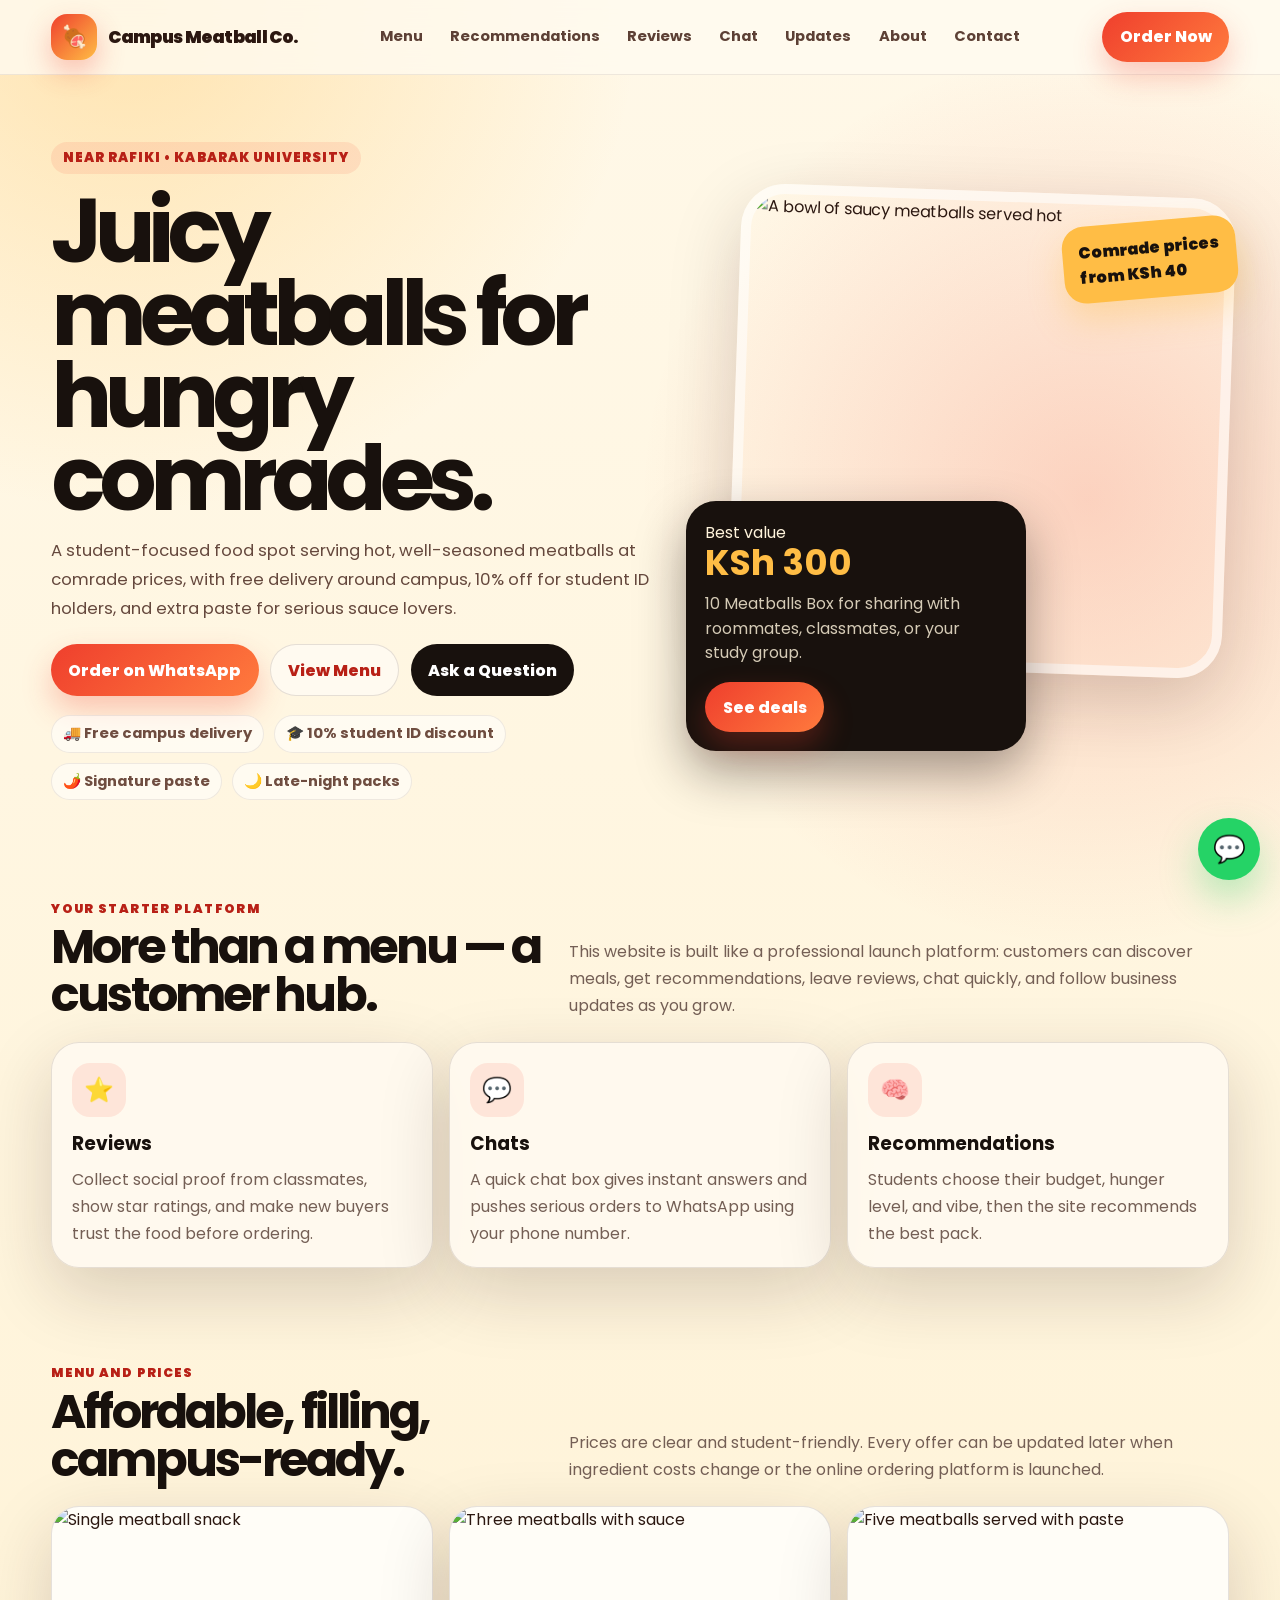
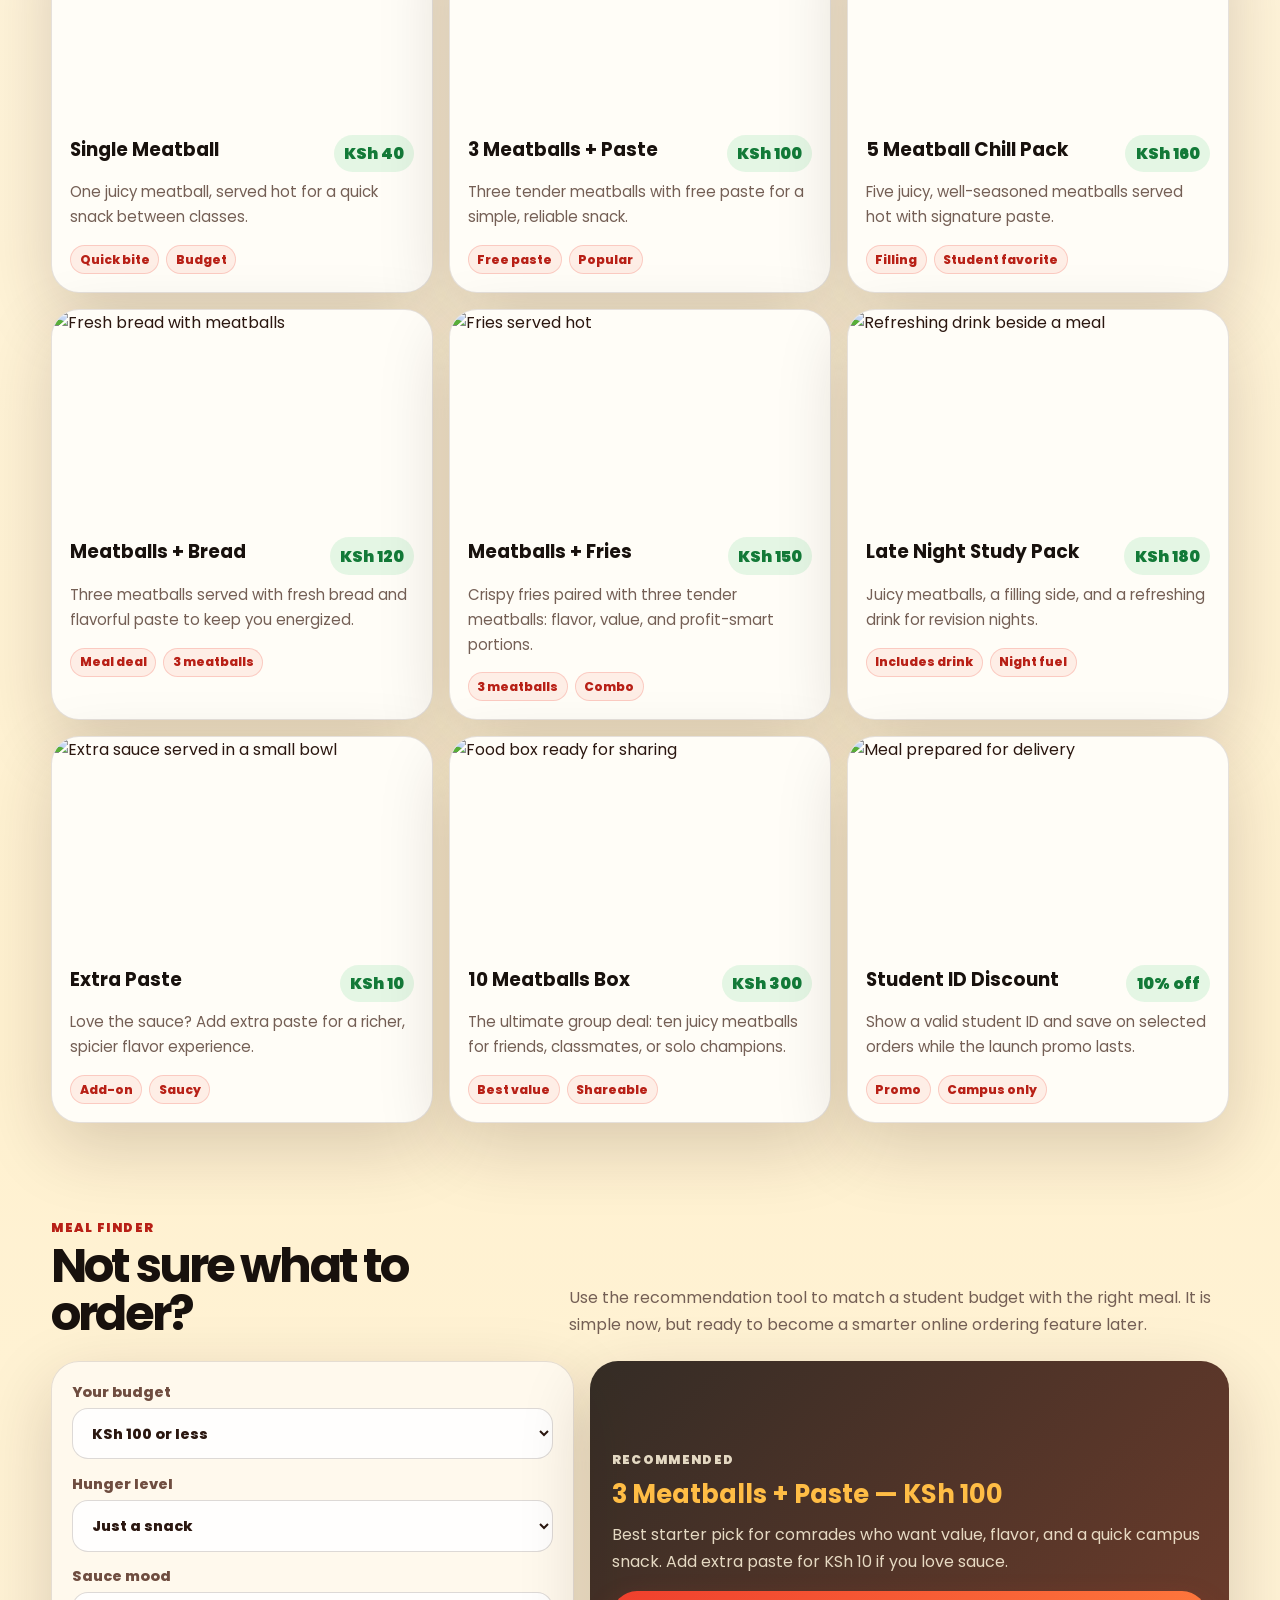
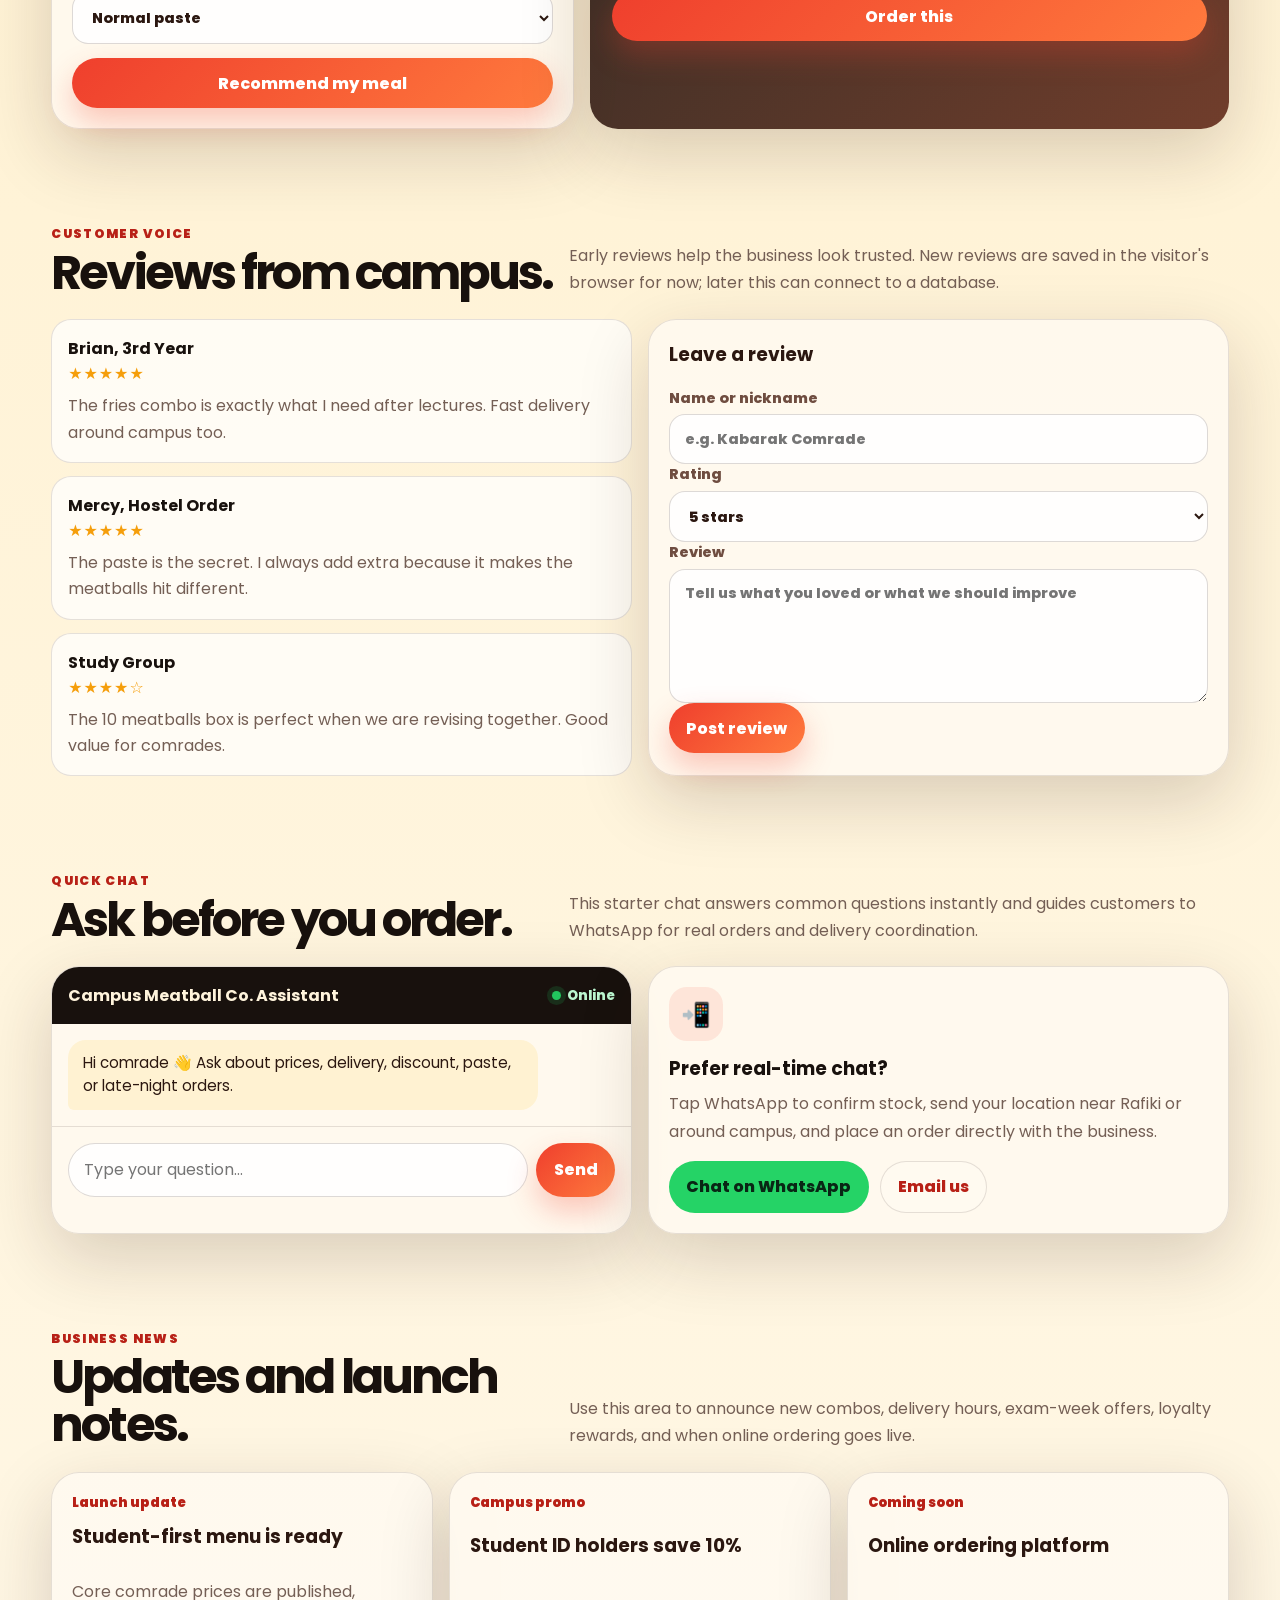
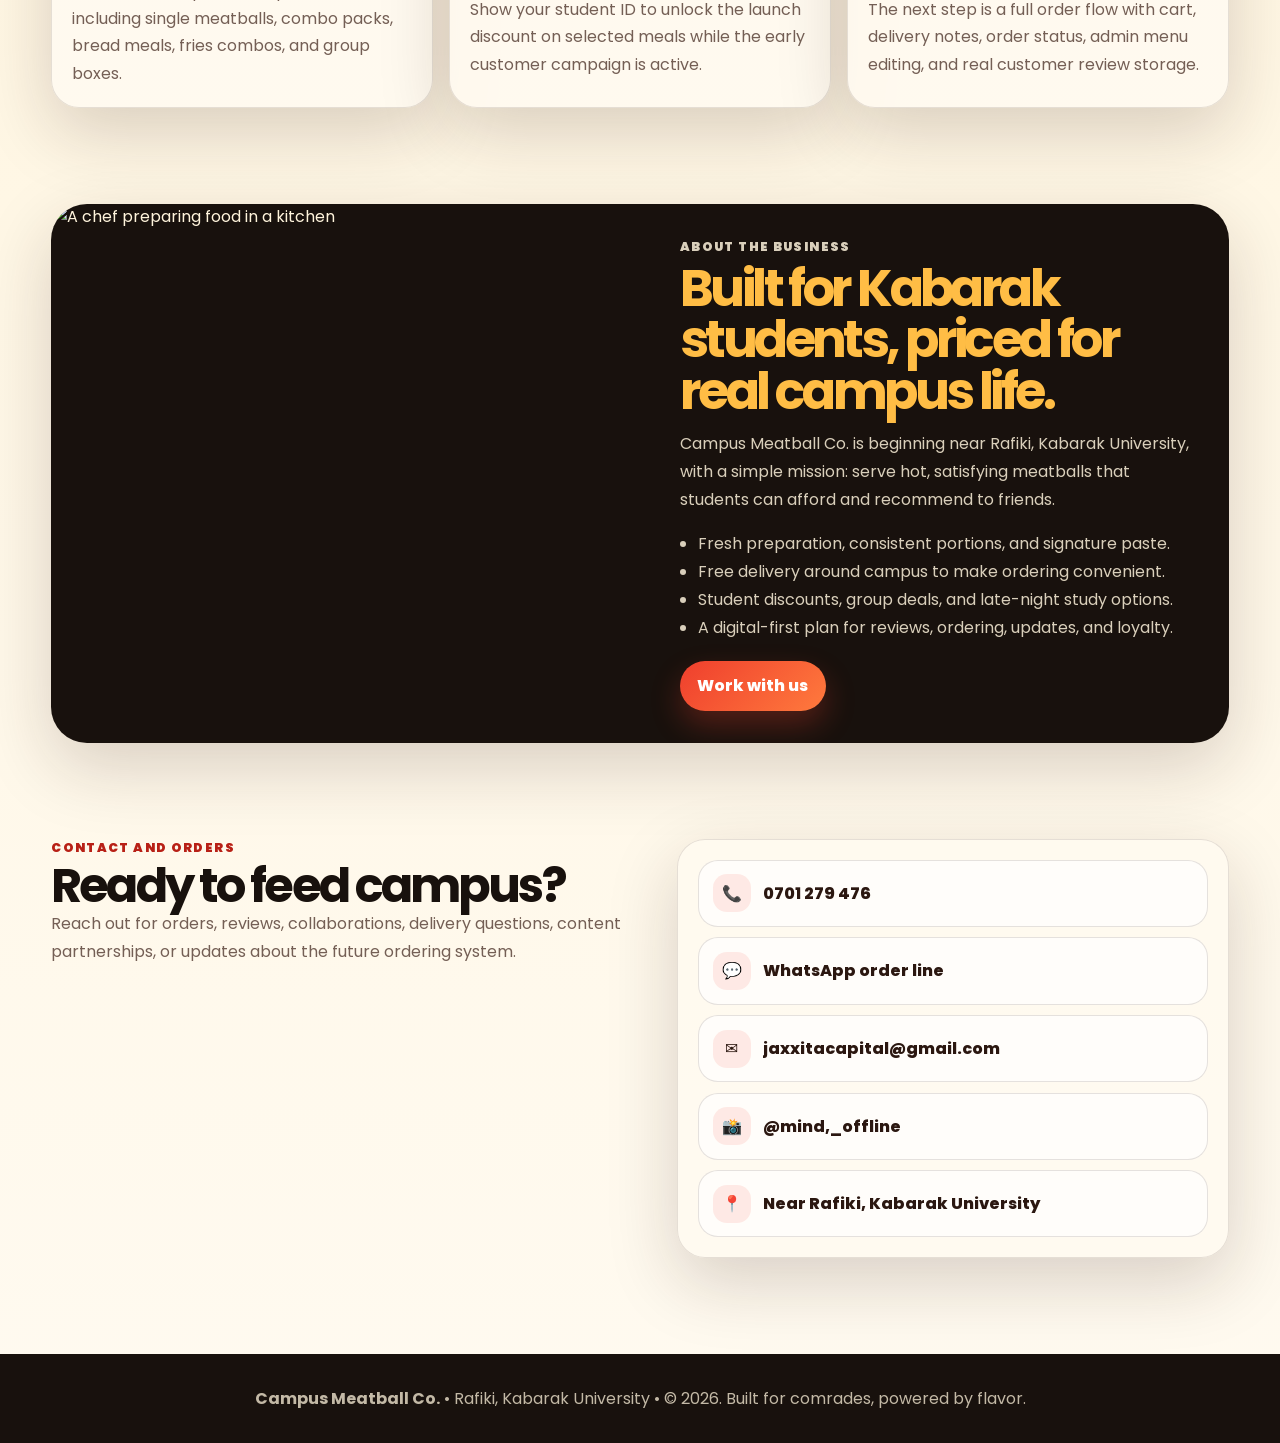
==== index.html @ a4e33ff6 "Build campus meatball business website" ====
<!DOCTYPE html>
<html lang="en">
<head>
  <meta charset="UTF-8" />
  <meta name="viewport" content="width=device-width, initial-scale=1.0" />
  <title>Campus Meatball Co. | Rafiki, Kabarak University</title>
  <meta name="description" content="Affordable student meatballs near Rafiki, Kabarak University. Order campus delivery, read reviews, chat with us, and get meal recommendations." />
  <meta name="keywords" content="meatballs, Kabarak University, Rafiki, student food, campus delivery, comrade prices" />
  <meta name="author" content="Campus Meatball Co." />

  <meta property="og:title" content="Campus Meatball Co. - Meatballs for Kabarak Comrades" />
  <meta property="og:description" content="Hot meatballs, friendly comrade prices, free campus delivery, reviews, chat, recommendations, and business updates." />
  <meta property="og:image" content="https://images.unsplash.com/photo-1529042410759-befb1204b468?auto=format&fit=crop&w=1200&q=80" />
  <meta property="og:type" content="website" />

  <link rel="preconnect" href="https://fonts.googleapis.com" />
  <link rel="preconnect" href="https://fonts.gstatic.com" crossorigin />
  <link href="https://fonts.googleapis.com/css2?family=Poppins:wght@400;500;600;700;800;900&display=swap" rel="stylesheet" />

  <style>
    :root {
      --charcoal: #18110d;
      --charcoal-2: #2a1710;
      --tomato: #ef3f2d;
      --tomato-dark: #b82016;
      --gold: #ffbd45;
      --cream: #fff4dc;
      --paper: #fffaf0;
      --green: #22c55e;
      --muted: #745f55;
      --text: #2b1710;
      --white: #ffffff;
      --card: rgba(255, 250, 240, 0.9);
      --border: rgba(43, 23, 16, 0.12);
      --shadow: 0 24px 70px rgba(42, 23, 16, 0.18);
      --radius: 28px;
    }

    * { box-sizing: border-box; }

    html { scroll-behavior: smooth; }

    body {
      margin: 0;
      font-family: "Poppins", system-ui, -apple-system, BlinkMacSystemFont, "Segoe UI", sans-serif;
      color: var(--text);
      background:
        radial-gradient(circle at 10% 0%, rgba(255, 189, 69, 0.35), transparent 32rem),
        radial-gradient(circle at 85% 8%, rgba(239, 63, 45, 0.2), transparent 28rem),
        linear-gradient(180deg, #fff8e8 0%, #fff1d0 42%, #fffaf0 100%);
      min-height: 100vh;
    }

    body.nav-open { overflow: hidden; }

    a { color: inherit; text-decoration: none; }
    img { max-width: 100%; display: block; }

    .container { width: min(1180px, 92vw); margin: 0 auto; }

    .site-header {
      position: sticky;
      top: 0;
      z-index: 50;
      backdrop-filter: blur(18px);
      background: rgba(255, 250, 240, 0.82);
      border-bottom: 1px solid rgba(43, 23, 16, 0.08);
    }

    .header-inner {
      display: flex;
      align-items: center;
      justify-content: space-between;
      gap: 1rem;
      padding: 0.75rem 0;
    }

    .brand {
      display: inline-flex;
      align-items: center;
      gap: 0.7rem;
      font-weight: 900;
      letter-spacing: -0.04em;
      font-size: 1.08rem;
    }

    .brand-mark {
      width: 46px;
      height: 46px;
      display: grid;
      place-items: center;
      border-radius: 16px;
      background: linear-gradient(135deg, var(--tomato), var(--gold));
      box-shadow: 0 12px 28px rgba(239, 63, 45, 0.3);
      color: var(--white);
      font-size: 1.35rem;
    }

    .nav-links {
      display: flex;
      align-items: center;
      justify-content: center;
      gap: 0.2rem;
    }

    .nav-links a {
      padding: 0.58rem 0.75rem;
      border-radius: 999px;
      font-size: 0.92rem;
      font-weight: 700;
      color: #5d4035;
      transition: 0.2s ease;
    }

    .nav-links a:hover,
    .nav-links a:focus-visible {
      color: var(--tomato-dark);
      background: rgba(239, 63, 45, 0.1);
      outline: none;
    }

    .header-actions { display: flex; gap: 0.55rem; align-items: center; }

    .menu-toggle {
      display: none;
      border: 0;
      background: var(--charcoal);
      color: var(--white);
      width: 44px;
      height: 44px;
      border-radius: 14px;
      font-size: 1.2rem;
      cursor: pointer;
    }

    .btn {
      display: inline-flex;
      align-items: center;
      justify-content: center;
      gap: 0.45rem;
      border: 0;
      border-radius: 999px;
      padding: 0.78rem 1.08rem;
      font: inherit;
      font-weight: 800;
      cursor: pointer;
      transition: transform 0.2s ease, box-shadow 0.2s ease, filter 0.2s ease;
      white-space: nowrap;
    }

    .btn:hover { transform: translateY(-2px); filter: brightness(1.03); }
    .btn-primary { background: linear-gradient(135deg, var(--tomato), #ff7a3d); color: var(--white); box-shadow: 0 14px 30px rgba(239, 63, 45, 0.28); }
    .btn-dark { background: var(--charcoal); color: var(--white); }
    .btn-light { background: var(--paper); color: var(--tomato-dark); border: 1px solid var(--border); }
    .btn-whatsapp { background: #25d366; color: #092615; }

    .hero {
      display: grid;
      grid-template-columns: minmax(0, 1.05fr) minmax(320px, 0.95fr);
      gap: 2.2rem;
      align-items: center;
      padding: 4.2rem 0 3.2rem;
    }

    .eyebrow {
      display: inline-flex;
      align-items: center;
      gap: 0.45rem;
      padding: 0.38rem 0.72rem;
      border-radius: 999px;
      background: rgba(239, 63, 45, 0.1);
      color: var(--tomato-dark);
      font-size: 0.82rem;
      font-weight: 900;
      text-transform: uppercase;
      letter-spacing: 0.08em;
    }

    h1, h2, h3, p { margin-top: 0; }

    h1 {
      margin: 1rem 0 1rem;
      font-size: clamp(2.6rem, 7vw, 5.9rem);
      line-height: 0.92;
      letter-spacing: -0.08em;
      color: var(--charcoal);
    }

    .hero-lede {
      max-width: 62ch;
      color: #65483d;
      line-height: 1.75;
      font-size: 1.04rem;
      margin-bottom: 1.3rem;
    }

    .hero-actions { display: flex; flex-wrap: wrap; gap: 0.7rem; margin-bottom: 1.2rem; }

    .trust-row {
      display: flex;
      flex-wrap: wrap;
      gap: 0.65rem;
      color: #6f4d40;
      font-weight: 700;
      font-size: 0.92rem;
    }

    .trust-row span {
      display: inline-flex;
      align-items: center;
      gap: 0.35rem;
      padding: 0.45rem 0.68rem;
      background: rgba(255, 255, 255, 0.55);
      border: 1px solid rgba(43, 23, 16, 0.08);
      border-radius: 999px;
    }

    .hero-media {
      position: relative;
      min-height: 560px;
    }

    .hero-photo {
      position: absolute;
      inset: 0 0 80px 48px;
      border-radius: 44px;
      overflow: hidden;
      box-shadow: var(--shadow);
      border: 10px solid rgba(255, 255, 255, 0.56);
      transform: rotate(2deg);
    }

    .hero-photo img { width: 100%; height: 100%; object-fit: cover; }

    .deal-card {
      position: absolute;
      left: 0;
      bottom: 0;
      width: min(340px, 92%);
      background: var(--charcoal);
      color: var(--cream);
      border-radius: 30px;
      padding: 1.2rem;
      box-shadow: 0 22px 50px rgba(24, 17, 13, 0.38);
    }

    .deal-card strong { display: block; font-size: 2.2rem; color: var(--gold); line-height: 1; }
    .deal-card p { color: rgba(255, 244, 220, 0.82); line-height: 1.55; margin: 0.7rem 0 1rem; }

    .floating-badge {
      position: absolute;
      top: 30px;
      right: -8px;
      background: var(--gold);
      color: var(--charcoal);
      border-radius: 22px;
      padding: 0.85rem 1rem;
      font-weight: 900;
      box-shadow: 0 16px 34px rgba(255, 189, 69, 0.35);
      transform: rotate(-5deg);
    }

    .section { padding: 3rem 0; }
    .section-head { display: flex; align-items: end; justify-content: space-between; gap: 1rem; margin-bottom: 1.4rem; }
    .section-kicker { color: var(--tomato-dark); font-size: 0.78rem; font-weight: 900; letter-spacing: 0.11em; text-transform: uppercase; margin-bottom: 0.35rem; }
    .section-title { margin: 0; font-size: clamp(1.8rem, 4vw, 3rem); letter-spacing: -0.06em; color: var(--charcoal); line-height: 1; }
    .section-sub { color: var(--muted); line-height: 1.7; max-width: 66ch; margin: 0; }

    .grid-3 { display: grid; grid-template-columns: repeat(3, minmax(0, 1fr)); gap: 1rem; }
    .grid-2 { display: grid; grid-template-columns: repeat(2, minmax(0, 1fr)); gap: 1rem; }

    .card {
      background: var(--card);
      border: 1px solid var(--border);
      border-radius: var(--radius);
      padding: 1.25rem;
      box-shadow: var(--shadow);
    }

    .feature-card { min-height: 100%; }
    .feature-card .icon { width: 54px; height: 54px; display: grid; place-items: center; border-radius: 18px; background: rgba(239, 63, 45, 0.11); font-size: 1.5rem; margin-bottom: 0.8rem; }
    .feature-card h3 { color: var(--charcoal); margin-bottom: 0.45rem; }
    .feature-card p { color: var(--muted); line-height: 1.7; margin-bottom: 0; }

    .menu-card { overflow: hidden; padding: 0; background: #fffdf7; }
    .menu-card img { width: 100%; height: 210px; object-fit: cover; }
    .menu-body { padding: 1.1rem; }
    .menu-top { display: flex; justify-content: space-between; gap: 1rem; align-items: start; margin-bottom: 0.5rem; }
    .price { display: inline-flex; align-items: center; padding: 0.4rem 0.65rem; border-radius: 999px; background: rgba(34, 197, 94, 0.12); color: #137a38; font-weight: 900; white-space: nowrap; }
    .menu-card h3 { margin-bottom: 0.25rem; color: var(--charcoal); }
    .menu-card p { color: var(--muted); line-height: 1.65; font-size: 0.94rem; }
    .tags { display: flex; flex-wrap: wrap; gap: 0.4rem; }
    .tag { border: 1px solid rgba(239, 63, 45, 0.2); color: var(--tomato-dark); background: rgba(239, 63, 45, 0.08); border-radius: 999px; padding: 0.28rem 0.55rem; font-size: 0.76rem; font-weight: 800; }

    .recommendation-panel {
      display: grid;
      grid-template-columns: 0.9fr 1.1fr;
      gap: 1rem;
      align-items: stretch;
    }

    .recommendation-panel form { display: grid; gap: 0.9rem; }
    label { display: grid; gap: 0.35rem; color: #6f4d40; font-weight: 800; font-size: 0.9rem; }
    select, input, textarea {
      width: 100%;
      border: 1px solid rgba(43, 23, 16, 0.16);
      border-radius: 16px;
      padding: 0.85rem 0.95rem;
      background: rgba(255, 255, 255, 0.86);
      color: var(--text);
      font: inherit;
      outline: none;
    }

    select:focus, input:focus, textarea:focus { border-color: var(--tomato); box-shadow: 0 0 0 4px rgba(239, 63, 45, 0.12); }

    .recommendation-result {
      min-height: 100%;
      display: grid;
      align-content: center;
      background:
        linear-gradient(135deg, rgba(24, 17, 13, 0.88), rgba(93, 36, 20, 0.88)),
        url("https://images.unsplash.com/photo-1551183053-bf91a1d81141?auto=format&fit=crop&w=1000&q=80") center/cover;
      color: var(--cream);
      border-radius: var(--radius);
      padding: 1.35rem;
      box-shadow: var(--shadow);
    }

    .recommendation-result h3 { color: var(--gold); font-size: 1.6rem; margin-bottom: 0.4rem; }
    .recommendation-result p { color: rgba(255, 244, 220, 0.86); line-height: 1.7; }

    .review-list { display: grid; gap: 0.8rem; }
    .review { background: rgba(255, 255, 255, 0.72); border: 1px solid var(--border); border-radius: 20px; padding: 1rem; }
    .review strong { color: var(--charcoal); }
    .stars { color: #f59e0b; letter-spacing: 0.06em; }
    .review p { color: var(--muted); margin: 0.45rem 0 0; line-height: 1.65; }

    .chat-shell { overflow: hidden; padding: 0; }
    .chat-header { display: flex; align-items: center; justify-content: space-between; padding: 1rem; background: var(--charcoal); color: var(--cream); }
    .status { display: inline-flex; align-items: center; gap: 0.35rem; color: #bbf7d0; font-weight: 800; font-size: 0.85rem; }
    .status::before { content: ""; width: 9px; height: 9px; border-radius: 999px; background: var(--green); box-shadow: 0 0 0 5px rgba(34, 197, 94, 0.16); }
    .chat-messages { padding: 1rem; display: grid; gap: 0.75rem; max-height: 330px; overflow: auto; }
    .bubble { width: fit-content; max-width: 86%; padding: 0.75rem 0.9rem; border-radius: 18px; line-height: 1.5; font-size: 0.94rem; }
    .bubble.bot { background: #fff2d2; color: var(--text); border-bottom-left-radius: 6px; }
    .bubble.user { margin-left: auto; background: var(--tomato); color: var(--white); border-bottom-right-radius: 6px; }
    .chat-form { display: flex; gap: 0.5rem; padding: 1rem; border-top: 1px solid var(--border); }
    .chat-form input { border-radius: 999px; }

    .news-card { display: grid; gap: 0.55rem; }
    .news-date { color: var(--tomato-dark); font-weight: 900; font-size: 0.82rem; }
    .news-card p { color: var(--muted); line-height: 1.7; margin-bottom: 0; }

    .about-band {
      display: grid;
      grid-template-columns: 1fr 1fr;
      gap: 1rem;
      align-items: center;
      background: var(--charcoal);
      color: var(--cream);
      border-radius: 36px;
      overflow: hidden;
      box-shadow: var(--shadow);
    }

    .about-band img { height: 100%; width: 100%; object-fit: cover; min-height: 410px; }
    .about-copy { padding: 2rem; }
    .about-copy h2 { font-size: clamp(1.9rem, 4vw, 3.4rem); line-height: 1; letter-spacing: -0.07em; margin-bottom: 0.8rem; color: var(--gold); }
    .about-copy p, .about-copy li { color: rgba(255, 244, 220, 0.84); line-height: 1.75; }
    .about-copy ul { padding-left: 1.15rem; margin-bottom: 1.2rem; }

    .contact-strip {
      display: grid;
      grid-template-columns: 1.05fr 0.95fr;
      gap: 1rem;
      align-items: start;
    }

    .contact-methods { display: grid; gap: 0.65rem; }
    .contact-method {
      display: flex;
      gap: 0.75rem;
      align-items: center;
      padding: 0.85rem;
      border-radius: 20px;
      background: rgba(255, 255, 255, 0.66);
      border: 1px solid var(--border);
      font-weight: 800;
    }

    .contact-method span:first-child { width: 38px; height: 38px; display: grid; place-items: center; border-radius: 14px; background: rgba(239, 63, 45, 0.1); }

    .footer {
      margin-top: 3rem;
      padding: 2rem 0;
      background: var(--charcoal);
      color: rgba(255, 244, 220, 0.74);
      text-align: center;
    }

    .floating-whatsapp {
      position: fixed;
      right: 20px;
      bottom: 20px;
      z-index: 60;
      width: 62px;
      height: 62px;
      border-radius: 50%;
      display: grid;
      place-items: center;
      background: #25d366;
      color: #062d16;
      font-size: 1.65rem;
      box-shadow: 0 18px 38px rgba(37, 211, 102, 0.34);
    }

    @media (max-width: 1020px) {
      .hero, .recommendation-panel, .about-band, .contact-strip { grid-template-columns: 1fr; }
      .hero-media { min-height: 470px; }
      .hero-photo { inset: 0 0 70px 28px; }
      .grid-3 { grid-template-columns: repeat(2, minmax(0, 1fr)); }
      .section-head { align-items: start; flex-direction: column; }
    }

    @media (max-width: 780px) {
      .menu-toggle { display: grid; place-items: center; }
      .nav-links {
        position: fixed;
        inset: 74px 4vw auto;
        display: none;
        flex-direction: column;
        align-items: stretch;
        background: rgba(255, 250, 240, 0.98);
        border: 1px solid var(--border);
        border-radius: 24px;
        padding: 0.7rem;
        box-shadow: var(--shadow);
      }
      .nav-links.show { display: flex; }
      .nav-links a { padding: 0.85rem 1rem; }
      .header-actions .btn-primary { display: none; }
      .grid-3, .grid-2 { grid-template-columns: 1fr; }
      h1 { font-size: clamp(2.7rem, 16vw, 4.4rem); }
      .hero { padding-top: 2.7rem; }
      .hero-photo { left: 0; transform: none; }
      .floating-badge { right: 12px; }
      .chat-form { flex-direction: column; }
    }
  </style>
</head>
<body>
  <header class="site-header">
    <div class="container header-inner">
      <a class="brand" href="#home" aria-label="Campus Meatball Co. home">
        <span class="brand-mark">🍖</span>
        <span>Campus Meatball Co.</span>
      </a>

      <nav class="nav-links" id="navLinks" aria-label="Main navigation">
        <a href="#menu">Menu</a>
        <a href="#recommend">Recommendations</a>
        <a href="#reviews">Reviews</a>
        <a href="#chat">Chat</a>
        <a href="#news">Updates</a>
        <a href="#about">About</a>
        <a href="#contact">Contact</a>
      </nav>

      <div class="header-actions">
        <a class="btn btn-primary" href="https://wa.me/254701279476?text=Hi%20Campus%20Meatball%20Co.%2C%20I%20want%20to%20order" target="_blank" rel="noopener noreferrer">Order Now</a>
        <button class="menu-toggle" id="menuToggle" type="button" aria-label="Open menu">☰</button>
      </div>
    </div>
  </header>

  <main id="home">
    <section class="container hero">
      <div>
        <span class="eyebrow">Near Rafiki • Kabarak University</span>
        <h1>Juicy meatballs for hungry comrades.</h1>
        <p class="hero-lede">
          A student-focused food spot serving hot, well-seasoned meatballs at comrade prices, with free delivery around campus, 10% off for student ID holders, and extra paste for serious sauce lovers.
        </p>
        <div class="hero-actions">
          <a class="btn btn-primary" href="https://wa.me/254701279476?text=Hi%2C%20I%20want%20to%20order%20meatballs%20near%20Kabarak" target="_blank" rel="noopener noreferrer">Order on WhatsApp</a>
          <a class="btn btn-light" href="#menu">View Menu</a>
          <a class="btn btn-dark" href="#chat">Ask a Question</a>
        </div>
        <div class="trust-row" aria-label="Business highlights">
          <span>🚚 Free campus delivery</span>
          <span>🎓 10% student ID discount</span>
          <span>🌶️ Signature paste</span>
          <span>🌙 Late-night packs</span>
        </div>
      </div>

      <div class="hero-media" aria-label="Fresh meatball meal photography">
        <div class="hero-photo">
          <img src="https://images.unsplash.com/photo-1529042410759-befb1204b468?auto=format&fit=crop&w=1100&q=85" alt="A bowl of saucy meatballs served hot" />
        </div>
        <div class="floating-badge">Comrade prices<br />from KSh 40</div>
        <article class="deal-card">
          <span>Best value</span>
          <strong>KSh 300</strong>
          <p>10 Meatballs Box for sharing with roommates, classmates, or your study group.</p>
          <a class="btn btn-primary" href="#menu">See deals</a>
        </article>
      </div>
    </section>

    <section class="container section" id="platform">
      <div class="section-head">
        <div>
          <p class="section-kicker">Your starter platform</p>
          <h2 class="section-title">More than a menu — a customer hub.</h2>
        </div>
        <p class="section-sub">This website is built like a professional launch platform: customers can discover meals, get recommendations, leave reviews, chat quickly, and follow business updates as you grow.</p>
      </div>
      <div class="grid-3">
        <article class="card feature-card">
          <div class="icon">⭐</div>
          <h3>Reviews</h3>
          <p>Collect social proof from classmates, show star ratings, and make new buyers trust the food before ordering.</p>
        </article>
        <article class="card feature-card">
          <div class="icon">💬</div>
          <h3>Chats</h3>
          <p>A quick chat box gives instant answers and pushes serious orders to WhatsApp using your phone number.</p>
        </article>
        <article class="card feature-card">
          <div class="icon">🧠</div>
          <h3>Recommendations</h3>
          <p>Students choose their budget, hunger level, and vibe, then the site recommends the best pack.</p>
        </article>
      </div>
    </section>

    <section class="container section" id="menu">
      <div class="section-head">
        <div>
          <p class="section-kicker">Menu and prices</p>
          <h2 class="section-title">Affordable, filling, campus-ready.</h2>
        </div>
        <p class="section-sub">Prices are clear and student-friendly. Every offer can be updated later when ingredient costs change or the online ordering platform is launched.</p>
      </div>

      <div class="grid-3">
        <article class="card menu-card">
          <img src="https://images.unsplash.com/photo-1604909052743-94e838986d24?auto=format&fit=crop&w=900&q=80" alt="Single meatball snack" />
          <div class="menu-body">
            <div class="menu-top"><h3>Single Meatball</h3><span class="price">KSh 40</span></div>
            <p>One juicy meatball, served hot for a quick snack between classes.</p>
            <div class="tags"><span class="tag">Quick bite</span><span class="tag">Budget</span></div>
          </div>
        </article>

        <article class="card menu-card">
          <img src="https://images.unsplash.com/photo-1529692236671-f1f6cf9683ba?auto=format&fit=crop&w=900&q=80" alt="Three meatballs with sauce" />
          <div class="menu-body">
            <div class="menu-top"><h3>3 Meatballs + Paste</h3><span class="price">KSh 100</span></div>
            <p>Three tender meatballs with free paste for a simple, reliable snack.</p>
            <div class="tags"><span class="tag">Free paste</span><span class="tag">Popular</span></div>
          </div>
        </article>

        <article class="card menu-card">
          <img src="https://images.unsplash.com/photo-1606755962773-d324e0a13086?auto=format&fit=crop&w=900&q=80" alt="Five meatballs served with paste" />
          <div class="menu-body">
            <div class="menu-top"><h3>5 Meatball Chill Pack</h3><span class="price">KSh 160</span></div>
            <p>Five juicy, well-seasoned meatballs served hot with signature paste.</p>
            <div class="tags"><span class="tag">Filling</span><span class="tag">Student favorite</span></div>
          </div>
        </article>

        <article class="card menu-card">
          <img src="https://images.unsplash.com/photo-1549931319-a545dcf3bc73?auto=format&fit=crop&w=900&q=80" alt="Fresh bread with meatballs" />
          <div class="menu-body">
            <div class="menu-top"><h3>Meatballs + Bread</h3><span class="price">KSh 120</span></div>
            <p>Three meatballs served with fresh bread and flavorful paste to keep you energized.</p>
            <div class="tags"><span class="tag">Meal deal</span><span class="tag">3 meatballs</span></div>
          </div>
        </article>

        <article class="card menu-card">
          <img src="https://images.unsplash.com/photo-1573080496219-bb080dd4f877?auto=format&fit=crop&w=900&q=80" alt="Fries served hot" />
          <div class="menu-body">
            <div class="menu-top"><h3>Meatballs + Fries</h3><span class="price">KSh 150</span></div>
            <p>Crispy fries paired with three tender meatballs: flavor, value, and profit-smart portions.</p>
            <div class="tags"><span class="tag">3 meatballs</span><span class="tag">Combo</span></div>
          </div>
        </article>

        <article class="card menu-card">
          <img src="https://images.unsplash.com/photo-1544145945-f90425340c7e?auto=format&fit=crop&w=900&q=80" alt="Refreshing drink beside a meal" />
          <div class="menu-body">
            <div class="menu-top"><h3>Late Night Study Pack</h3><span class="price">KSh 180</span></div>
            <p>Juicy meatballs, a filling side, and a refreshing drink for revision nights.</p>
            <div class="tags"><span class="tag">Includes drink</span><span class="tag">Night fuel</span></div>
          </div>
        </article>

        <article class="card menu-card">
          <img src="https://images.unsplash.com/photo-1472476443507-c7a5948772fc?auto=format&fit=crop&w=900&q=80" alt="Extra sauce served in a small bowl" />
          <div class="menu-body">
            <div class="menu-top"><h3>Extra Paste</h3><span class="price">KSh 10</span></div>
            <p>Love the sauce? Add extra paste for a richer, spicier flavor experience.</p>
            <div class="tags"><span class="tag">Add-on</span><span class="tag">Saucy</span></div>
          </div>
        </article>

        <article class="card menu-card">
          <img src="https://images.unsplash.com/photo-1539136788836-5699e78bfc75?auto=format&fit=crop&w=900&q=80" alt="Food box ready for sharing" />
          <div class="menu-body">
            <div class="menu-top"><h3>10 Meatballs Box</h3><span class="price">KSh 300</span></div>
            <p>The ultimate group deal: ten juicy meatballs for friends, classmates, or solo champions.</p>
            <div class="tags"><span class="tag">Best value</span><span class="tag">Shareable</span></div>
          </div>
        </article>

        <article class="card menu-card">
          <img src="https://images.unsplash.com/photo-1544025162-d76694265947?auto=format&fit=crop&w=900&q=80" alt="Meal prepared for delivery" />
          <div class="menu-body">
            <div class="menu-top"><h3>Student ID Discount</h3><span class="price">10% off</span></div>
            <p>Show a valid student ID and save on selected orders while the launch promo lasts.</p>
            <div class="tags"><span class="tag">Promo</span><span class="tag">Campus only</span></div>
          </div>
        </article>
      </div>
    </section>

    <section class="container section" id="recommend">
      <div class="section-head">
        <div>
          <p class="section-kicker">Meal finder</p>
          <h2 class="section-title">Not sure what to order?</h2>
        </div>
        <p class="section-sub">Use the recommendation tool to match a student budget with the right meal. It is simple now, but ready to become a smarter online ordering feature later.</p>
      </div>

      <div class="recommendation-panel">
        <form class="card" id="recommendationForm">
          <label>
            Your budget
            <select id="budget">
              <option value="100">KSh 100 or less</option>
              <option value="160">Around KSh 160</option>
              <option value="180">KSh 180 and above</option>
              <option value="300">Group order</option>
            </select>
          </label>
          <label>
            Hunger level
            <select id="hunger">
              <option value="snack">Just a snack</option>
              <option value="meal">I need a meal</option>
              <option value="study">Late-night study fuel</option>
              <option value="share">Sharing with friends</option>
            </select>
          </label>
          <label>
            Sauce mood
            <select id="sauce">
              <option value="normal">Normal paste</option>
              <option value="extra">Extra paste</option>
            </select>
          </label>
          <button class="btn btn-primary" type="submit">Recommend my meal</button>
        </form>

        <article class="recommendation-result" id="recommendationResult" aria-live="polite">
          <p class="section-kicker">Recommended</p>
          <h3>3 Meatballs + Paste — KSh 100</h3>
          <p>Best starter pick for comrades who want value, flavor, and a quick campus snack. Add extra paste for KSh 10 if you love sauce.</p>
          <a class="btn btn-primary" href="https://wa.me/254701279476?text=Hi%2C%20I%20want%203%20Meatballs%20%2B%20Paste" target="_blank" rel="noopener noreferrer">Order this</a>
        </article>
      </div>
    </section>

    <section class="container section" id="reviews">
      <div class="section-head">
        <div>
          <p class="section-kicker">Customer voice</p>
          <h2 class="section-title">Reviews from campus.</h2>
        </div>
        <p class="section-sub">Early reviews help the business look trusted. New reviews are saved in the visitor's browser for now; later this can connect to a database.</p>
      </div>

      <div class="grid-2">
        <div class="review-list" id="reviewList">
          <article class="review">
            <strong>Brian, 3rd Year</strong>
            <div class="stars">★★★★★</div>
            <p>The fries combo is exactly what I need after lectures. Fast delivery around campus too.</p>
          </article>
          <article class="review">
            <strong>Mercy, Hostel Order</strong>
            <div class="stars">★★★★★</div>
            <p>The paste is the secret. I always add extra because it makes the meatballs hit different.</p>
          </article>
          <article class="review">
            <strong>Study Group</strong>
            <div class="stars">★★★★☆</div>
            <p>The 10 meatballs box is perfect when we are revising together. Good value for comrades.</p>
          </article>
        </div>

        <form class="card" id="reviewForm">
          <h3>Leave a review</h3>
          <label>
            Name or nickname
            <input id="reviewName" type="text" placeholder="e.g. Kabarak Comrade" required />
          </label>
          <label>
            Rating
            <select id="reviewRating">
              <option value="5">5 stars</option>
              <option value="4">4 stars</option>
              <option value="3">3 stars</option>
              <option value="2">2 stars</option>
              <option value="1">1 star</option>
            </select>
          </label>
          <label>
            Review
            <textarea id="reviewText" rows="5" placeholder="Tell us what you loved or what we should improve" required></textarea>
          </label>
          <button class="btn btn-primary" type="submit">Post review</button>
        </form>
      </div>
    </section>

    <section class="container section" id="chat">
      <div class="section-head">
        <div>
          <p class="section-kicker">Quick chat</p>
          <h2 class="section-title">Ask before you order.</h2>
        </div>
        <p class="section-sub">This starter chat answers common questions instantly and guides customers to WhatsApp for real orders and delivery coordination.</p>
      </div>

      <div class="grid-2">
        <article class="card chat-shell">
          <div class="chat-header">
            <strong>Campus Meatball Co. Assistant</strong>
            <span class="status">Online</span>
          </div>
          <div class="chat-messages" id="chatMessages" aria-live="polite">
            <div class="bubble bot">Hi comrade 👋 Ask about prices, delivery, discount, paste, or late-night orders.</div>
          </div>
          <form class="chat-form" id="chatForm">
            <input id="chatInput" type="text" placeholder="Type your question..." autocomplete="off" required />
            <button class="btn btn-primary" type="submit">Send</button>
          </form>
        </article>

        <article class="card feature-card">
          <div class="icon">📲</div>
          <h3>Prefer real-time chat?</h3>
          <p>Tap WhatsApp to confirm stock, send your location near Rafiki or around campus, and place an order directly with the business.</p>
          <div class="hero-actions" style="margin-top: 1rem; margin-bottom: 0;">
            <a class="btn btn-whatsapp" href="https://wa.me/254701279476?text=Hi%20Campus%20Meatball%20Co.%2C%20I%20have%20a%20question" target="_blank" rel="noopener noreferrer">Chat on WhatsApp</a>
            <a class="btn btn-light" href="mailto:jaxxitacapital@gmail.com">Email us</a>
          </div>
        </article>
      </div>
    </section>

    <section class="container section" id="news">
      <div class="section-head">
        <div>
          <p class="section-kicker">Business news</p>
          <h2 class="section-title">Updates and launch notes.</h2>
        </div>
        <p class="section-sub">Use this area to announce new combos, delivery hours, exam-week offers, loyalty rewards, and when online ordering goes live.</p>
      </div>

      <div class="grid-3">
        <article class="card news-card">
          <span class="news-date">Launch update</span>
          <h3>Student-first menu is ready</h3>
          <p>Core comrade prices are published, including single meatballs, combo packs, bread meals, fries combos, and group boxes.</p>
        </article>
        <article class="card news-card">
          <span class="news-date">Campus promo</span>
          <h3>Student ID holders save 10%</h3>
          <p>Show your student ID to unlock the launch discount on selected meals while the early customer campaign is active.</p>
        </article>
        <article class="card news-card">
          <span class="news-date">Coming soon</span>
          <h3>Online ordering platform</h3>
          <p>The next step is a full order flow with cart, delivery notes, order status, admin menu editing, and real customer review storage.</p>
        </article>
      </div>
    </section>

    <section class="container section" id="about">
      <div class="about-band">
        <img src="https://images.unsplash.com/photo-1555244162-803834f70033?auto=format&fit=crop&w=1100&q=85" alt="A chef preparing food in a kitchen" />
        <div class="about-copy">
          <p class="section-kicker">About the business</p>
          <h2>Built for Kabarak students, priced for real campus life.</h2>
          <p>
            Campus Meatball Co. is beginning near Rafiki, Kabarak University, with a simple mission: serve hot, satisfying meatballs that students can afford and recommend to friends.
          </p>
          <ul>
            <li>Fresh preparation, consistent portions, and signature paste.</li>
            <li>Free delivery around campus to make ordering convenient.</li>
            <li>Student discounts, group deals, and late-night study options.</li>
            <li>A digital-first plan for reviews, ordering, updates, and loyalty.</li>
          </ul>
          <a class="btn btn-primary" href="#contact">Work with us</a>
        </div>
      </div>
    </section>

    <section class="container section" id="contact">
      <div class="contact-strip">
        <div>
          <p class="section-kicker">Contact and orders</p>
          <h2 class="section-title">Ready to feed campus?</h2>
          <p class="section-sub">Reach out for orders, reviews, collaborations, delivery questions, content partnerships, or updates about the future ordering system.</p>
        </div>
        <div class="card contact-methods">
          <a class="contact-method" href="tel:+254701279476"><span>📞</span><span>0701 279 476</span></a>
          <a class="contact-method" href="https://wa.me/254701279476" target="_blank" rel="noopener noreferrer"><span>💬</span><span>WhatsApp order line</span></a>
          <a class="contact-method" href="mailto:jaxxitacapital@gmail.com"><span>✉️</span><span>jaxxitacapital@gmail.com</span></a>
          <a class="contact-method" href="https://instagram.com/mind,_offline" target="_blank" rel="noopener noreferrer"><span>📸</span><span>@mind,_offline</span></a>
          <div class="contact-method"><span>📍</span><span>Near Rafiki, Kabarak University</span></div>
        </div>
      </div>
    </section>
  </main>

  <a class="floating-whatsapp" href="https://wa.me/254701279476?text=Hi%20Campus%20Meatball%20Co.%2C%20I%20want%20to%20order" target="_blank" rel="noopener noreferrer" aria-label="Order on WhatsApp">💬</a>

  <footer class="footer">
    <div class="container">
      <strong>Campus Meatball Co.</strong> • Rafiki, Kabarak University • &copy; <span id="year"></span>. Built for comrades, powered by flavor.
    </div>
  </footer>

  <script>
    const menuToggle = document.getElementById("menuToggle");
    const navLinks = document.getElementById("navLinks");
    const recommendationForm = document.getElementById("recommendationForm");
    const recommendationResult = document.getElementById("recommendationResult");
    const reviewForm = document.getElementById("reviewForm");
    const reviewList = document.getElementById("reviewList");
    const chatForm = document.getElementById("chatForm");
    const chatInput = document.getElementById("chatInput");
    const chatMessages = document.getElementById("chatMessages");

    const meals = {
      snack: {
        title: "3 Meatballs + Paste — KSh 100",
        text: "Best starter pick for a quick snack between classes. It includes free paste and keeps the budget tight."
      },
      meal: {
        title: "Meatballs + Fries — KSh 150",
        text: "A stronger meal with crispy fries and three tender meatballs. Good value when you need more than a snack."
      },
      study: {
        title: "Late Night Study Pack — KSh 180",
        text: "Built for revision: meatballs, a filling side, and a drink to keep you moving through late study hours."
      },
      share: {
        title: "10 Meatballs Box — KSh 300",
        text: "Best for friends, classmates, roommates, or group study. Ten meatballs make sharing simple and affordable."
      }
    };

    function renderRecommendation(title, text, extraPaste) {
      const pasteNote = extraPaste ? " Add extra paste for KSh 10 to make it saucier." : "";
      const encodedTitle = encodeURIComponent(title.replace(" — ", " "));
      recommendationResult.innerHTML = `
        <p class="section-kicker">Recommended</p>
        <h3>${title}</h3>
        <p>${text}${pasteNote}</p>
        <a class="btn btn-primary" href="https://wa.me/254701279476?text=Hi%2C%20I%20want%20to%20order%20${encodedTitle}" target="_blank" rel="noopener noreferrer">Order this</a>
      `;
    }

    menuToggle.addEventListener("click", () => {
      navLinks.classList.toggle("show");
      document.body.classList.toggle("nav-open", navLinks.classList.contains("show"));
    });

    navLinks.addEventListener("click", (event) => {
      if (event.target.tagName === "A") {
        navLinks.classList.remove("show");
        document.body.classList.remove("nav-open");
      }
    });

    recommendationForm.addEventListener("submit", (event) => {
      event.preventDefault();
      const budget = Number(document.getElementById("budget").value);
      const hunger = document.getElementById("hunger").value;
      const sauce = document.getElementById("sauce").value;
      let pick = meals[hunger];

      if (budget <= 100 && hunger !== "share") {
        pick = meals.snack;
      } else if (budget >= 300 || hunger === "share") {
        pick = meals.share;
      } else if (budget >= 180 || hunger === "study") {
        pick = meals.study;
      }

      renderRecommendation(pick.title, pick.text, sauce === "extra");
    });

    function starsFromRating(rating) {
      const full = "★".repeat(rating);
      const empty = "☆".repeat(5 - rating);
      return full + empty;
    }

    function prependReview(name, rating, text) {
      const article = document.createElement("article");
      article.className = "review";
      article.innerHTML = `<strong>${name}</strong><div class="stars">${starsFromRating(rating)}</div><p>${text}</p>`;
      reviewList.prepend(article);
    }

    const savedReviews = JSON.parse(localStorage.getItem("campus-meatball-reviews") || "[]");
    savedReviews.forEach((review) => prependReview(review.name, review.rating, review.text));

    reviewForm.addEventListener("submit", (event) => {
      event.preventDefault();
      const name = document.getElementById("reviewName").value.trim();
      const rating = Number(document.getElementById("reviewRating").value);
      const text = document.getElementById("reviewText").value.trim();
      if (!name || !text) return;

      prependReview(name, rating, text);
      savedReviews.unshift({ name, rating, text });
      localStorage.setItem("campus-meatball-reviews", JSON.stringify(savedReviews.slice(0, 12)));
      reviewForm.reset();
    });

    function addBubble(message, type) {
      const bubble = document.createElement("div");
      bubble.className = `bubble ${type}`;
      bubble.textContent = message;
      chatMessages.appendChild(bubble);
      chatMessages.scrollTop = chatMessages.scrollHeight;
    }

    function botReply(message) {
      const lower = message.toLowerCase();
      if (lower.includes("price") || lower.includes("menu") || lower.includes("cost")) {
        return "Prices start at KSh 40 for one meatball. Popular picks: 3 meatballs + paste at KSh 100, fries combo at KSh 150, and 10 meatballs box at KSh 300.";
      }
      if (lower.includes("deliver") || lower.includes("location") || lower.includes("rafiki")) {
        return "Yes, delivery is free around Kabarak University campus. Send your exact location on WhatsApp so we can coordinate.";
      }
      if (lower.includes("discount") || lower.includes("student")) {
        return "Student ID holders get 10% off selected orders during the launch promo. Carry or show your ID when ordering.";
      }
      if (lower.includes("paste") || lower.includes("sauce")) {
        return "The signature paste comes free with some orders. Extra paste is only KSh 10 if you want more sauce.";
      }
      if (lower.includes("night") || lower.includes("study")) {
        return "Try the Late Night Study Pack at KSh 180. It includes meatballs, a filling side, and a drink for revision sessions.";
      }
      return "Thanks for asking. For the fastest answer or to place an order, tap WhatsApp and message 0701 279 476.";
    }

    chatForm.addEventListener("submit", (event) => {
      event.preventDefault();
      const message = chatInput.value.trim();
      if (!message) return;
      addBubble(message, "user");
      chatInput.value = "";
      window.setTimeout(() => addBubble(botReply(message), "bot"), 450);
    });

    document.getElementById("year").textContent = new Date().getFullYear();
  </script>
</body>
</html>
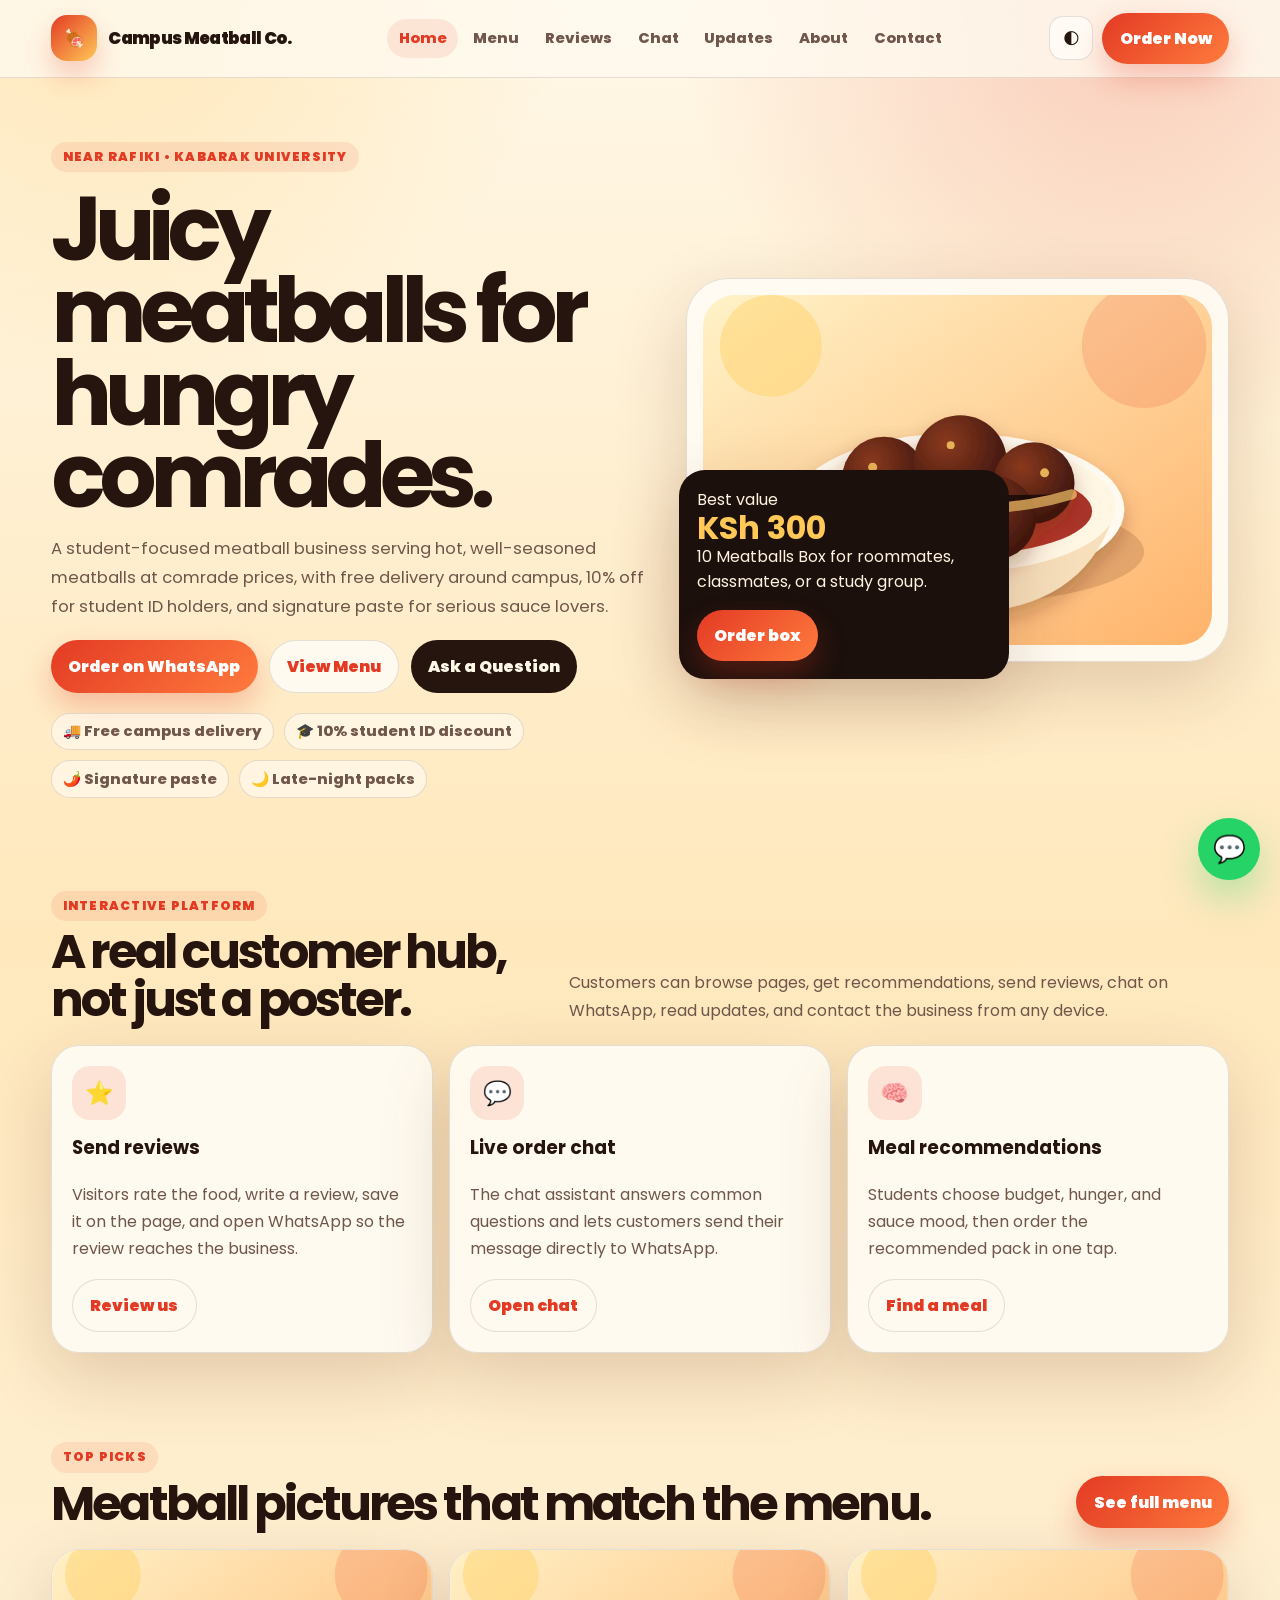
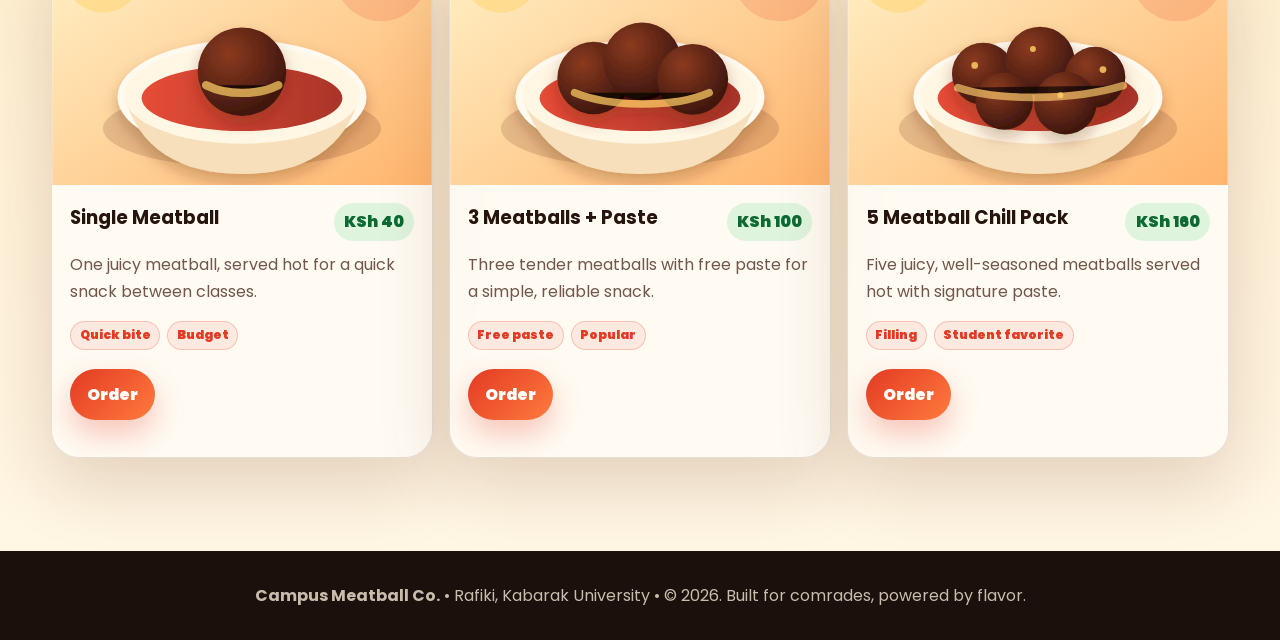
==== commit 90d2253c: "Expand meatball site into interactive multi-page experience" ====
--- a/index.html
+++ b/index.html
@@ -4,979 +4,79 @@
   <meta charset="UTF-8" />
   <meta name="viewport" content="width=device-width, initial-scale=1.0" />
   <title>Campus Meatball Co. | Rafiki, Kabarak University</title>
-  <meta name="description" content="Affordable student meatballs near Rafiki, Kabarak University. Order campus delivery, read reviews, chat with us, and get meal recommendations." />
-  <meta name="keywords" content="meatballs, Kabarak University, Rafiki, student food, campus delivery, comrade prices" />
+  <meta name="description" content="Affordable meatballs near Rafiki, Kabarak University with reviews, chat, recommendations, and free campus delivery." />
   <meta name="author" content="Campus Meatball Co." />
-
-  <meta property="og:title" content="Campus Meatball Co. - Meatballs for Kabarak Comrades" />
-  <meta property="og:description" content="Hot meatballs, friendly comrade prices, free campus delivery, reviews, chat, recommendations, and business updates." />
-  <meta property="og:image" content="https://images.unsplash.com/photo-1529042410759-befb1204b468?auto=format&fit=crop&w=1200&q=80" />
+  <meta property="og:title" content="Campus Meatball Co. | Rafiki, Kabarak University" />
+  <meta property="og:description" content="Affordable meatballs near Rafiki, Kabarak University with reviews, chat, recommendations, and free campus delivery." />
+  <meta property="og:image" content="assets/meatball-hero.svg" />
   <meta property="og:type" content="website" />
-
   <link rel="preconnect" href="https://fonts.googleapis.com" />
   <link rel="preconnect" href="https://fonts.gstatic.com" crossorigin />
   <link href="https://fonts.googleapis.com/css2?family=Poppins:wght@400;500;600;700;800;900&display=swap" rel="stylesheet" />
-
-  <style>
-    :root {
-      --charcoal: #18110d;
-      --charcoal-2: #2a1710;
-      --tomato: #ef3f2d;
-      --tomato-dark: #b82016;
-      --gold: #ffbd45;
-      --cream: #fff4dc;
-      --paper: #fffaf0;
-      --green: #22c55e;
-      --muted: #745f55;
-      --text: #2b1710;
-      --white: #ffffff;
-      --card: rgba(255, 250, 240, 0.9);
-      --border: rgba(43, 23, 16, 0.12);
-      --shadow: 0 24px 70px rgba(42, 23, 16, 0.18);
-      --radius: 28px;
-    }
-
-    * { box-sizing: border-box; }
-
-    html { scroll-behavior: smooth; }
-
-    body {
-      margin: 0;
-      font-family: "Poppins", system-ui, -apple-system, BlinkMacSystemFont, "Segoe UI", sans-serif;
-      color: var(--text);
-      background:
-        radial-gradient(circle at 10% 0%, rgba(255, 189, 69, 0.35), transparent 32rem),
-        radial-gradient(circle at 85% 8%, rgba(239, 63, 45, 0.2), transparent 28rem),
-        linear-gradient(180deg, #fff8e8 0%, #fff1d0 42%, #fffaf0 100%);
-      min-height: 100vh;
-    }
-
-    body.nav-open { overflow: hidden; }
-
-    a { color: inherit; text-decoration: none; }
-    img { max-width: 100%; display: block; }
-
-    .container { width: min(1180px, 92vw); margin: 0 auto; }
-
-    .site-header {
-      position: sticky;
-      top: 0;
-      z-index: 50;
-      backdrop-filter: blur(18px);
-      background: rgba(255, 250, 240, 0.82);
-      border-bottom: 1px solid rgba(43, 23, 16, 0.08);
-    }
-
-    .header-inner {
-      display: flex;
-      align-items: center;
-      justify-content: space-between;
-      gap: 1rem;
-      padding: 0.75rem 0;
-    }
-
-    .brand {
-      display: inline-flex;
-      align-items: center;
-      gap: 0.7rem;
-      font-weight: 900;
-      letter-spacing: -0.04em;
-      font-size: 1.08rem;
-    }
-
-    .brand-mark {
-      width: 46px;
-      height: 46px;
-      display: grid;
-      place-items: center;
-      border-radius: 16px;
-      background: linear-gradient(135deg, var(--tomato), var(--gold));
-      box-shadow: 0 12px 28px rgba(239, 63, 45, 0.3);
-      color: var(--white);
-      font-size: 1.35rem;
-    }
-
-    .nav-links {
-      display: flex;
-      align-items: center;
-      justify-content: center;
-      gap: 0.2rem;
-    }
-
-    .nav-links a {
-      padding: 0.58rem 0.75rem;
-      border-radius: 999px;
-      font-size: 0.92rem;
-      font-weight: 700;
-      color: #5d4035;
-      transition: 0.2s ease;
-    }
-
-    .nav-links a:hover,
-    .nav-links a:focus-visible {
-      color: var(--tomato-dark);
-      background: rgba(239, 63, 45, 0.1);
-      outline: none;
-    }
-
-    .header-actions { display: flex; gap: 0.55rem; align-items: center; }
-
-    .menu-toggle {
-      display: none;
-      border: 0;
-      background: var(--charcoal);
-      color: var(--white);
-      width: 44px;
-      height: 44px;
-      border-radius: 14px;
-      font-size: 1.2rem;
-      cursor: pointer;
-    }
-
-    .btn {
-      display: inline-flex;
-      align-items: center;
-      justify-content: center;
-      gap: 0.45rem;
-      border: 0;
-      border-radius: 999px;
-      padding: 0.78rem 1.08rem;
-      font: inherit;
-      font-weight: 800;
-      cursor: pointer;
-      transition: transform 0.2s ease, box-shadow 0.2s ease, filter 0.2s ease;
-      white-space: nowrap;
-    }
-
-    .btn:hover { transform: translateY(-2px); filter: brightness(1.03); }
-    .btn-primary { background: linear-gradient(135deg, var(--tomato), #ff7a3d); color: var(--white); box-shadow: 0 14px 30px rgba(239, 63, 45, 0.28); }
-    .btn-dark { background: var(--charcoal); color: var(--white); }
-    .btn-light { background: var(--paper); color: var(--tomato-dark); border: 1px solid var(--border); }
-    .btn-whatsapp { background: #25d366; color: #092615; }
-
-    .hero {
-      display: grid;
-      grid-template-columns: minmax(0, 1.05fr) minmax(320px, 0.95fr);
-      gap: 2.2rem;
-      align-items: center;
-      padding: 4.2rem 0 3.2rem;
-    }
-
-    .eyebrow {
-      display: inline-flex;
-      align-items: center;
-      gap: 0.45rem;
-      padding: 0.38rem 0.72rem;
-      border-radius: 999px;
-      background: rgba(239, 63, 45, 0.1);
-      color: var(--tomato-dark);
-      font-size: 0.82rem;
-      font-weight: 900;
-      text-transform: uppercase;
-      letter-spacing: 0.08em;
-    }
-
-    h1, h2, h3, p { margin-top: 0; }
-
-    h1 {
-      margin: 1rem 0 1rem;
-      font-size: clamp(2.6rem, 7vw, 5.9rem);
-      line-height: 0.92;
-      letter-spacing: -0.08em;
-      color: var(--charcoal);
-    }
-
-    .hero-lede {
-      max-width: 62ch;
-      color: #65483d;
-      line-height: 1.75;
-      font-size: 1.04rem;
-      margin-bottom: 1.3rem;
-    }
-
-    .hero-actions { display: flex; flex-wrap: wrap; gap: 0.7rem; margin-bottom: 1.2rem; }
-
-    .trust-row {
-      display: flex;
-      flex-wrap: wrap;
-      gap: 0.65rem;
-      color: #6f4d40;
-      font-weight: 700;
-      font-size: 0.92rem;
-    }
-
-    .trust-row span {
-      display: inline-flex;
-      align-items: center;
-      gap: 0.35rem;
-      padding: 0.45rem 0.68rem;
-      background: rgba(255, 255, 255, 0.55);
-      border: 1px solid rgba(43, 23, 16, 0.08);
-      border-radius: 999px;
-    }
-
-    .hero-media {
-      position: relative;
-      min-height: 560px;
-    }
-
-    .hero-photo {
-      position: absolute;
-      inset: 0 0 80px 48px;
-      border-radius: 44px;
-      overflow: hidden;
-      box-shadow: var(--shadow);
-      border: 10px solid rgba(255, 255, 255, 0.56);
-      transform: rotate(2deg);
-    }
-
-    .hero-photo img { width: 100%; height: 100%; object-fit: cover; }
-
-    .deal-card {
-      position: absolute;
-      left: 0;
-      bottom: 0;
-      width: min(340px, 92%);
-      background: var(--charcoal);
-      color: var(--cream);
-      border-radius: 30px;
-      padding: 1.2rem;
-      box-shadow: 0 22px 50px rgba(24, 17, 13, 0.38);
-    }
-
-    .deal-card strong { display: block; font-size: 2.2rem; color: var(--gold); line-height: 1; }
-    .deal-card p { color: rgba(255, 244, 220, 0.82); line-height: 1.55; margin: 0.7rem 0 1rem; }
-
-    .floating-badge {
-      position: absolute;
-      top: 30px;
-      right: -8px;
-      background: var(--gold);
-      color: var(--charcoal);
-      border-radius: 22px;
-      padding: 0.85rem 1rem;
-      font-weight: 900;
-      box-shadow: 0 16px 34px rgba(255, 189, 69, 0.35);
-      transform: rotate(-5deg);
-    }
-
-    .section { padding: 3rem 0; }
-    .section-head { display: flex; align-items: end; justify-content: space-between; gap: 1rem; margin-bottom: 1.4rem; }
-    .section-kicker { color: var(--tomato-dark); font-size: 0.78rem; font-weight: 900; letter-spacing: 0.11em; text-transform: uppercase; margin-bottom: 0.35rem; }
-    .section-title { margin: 0; font-size: clamp(1.8rem, 4vw, 3rem); letter-spacing: -0.06em; color: var(--charcoal); line-height: 1; }
-    .section-sub { color: var(--muted); line-height: 1.7; max-width: 66ch; margin: 0; }
-
-    .grid-3 { display: grid; grid-template-columns: repeat(3, minmax(0, 1fr)); gap: 1rem; }
-    .grid-2 { display: grid; grid-template-columns: repeat(2, minmax(0, 1fr)); gap: 1rem; }
-
-    .card {
-      background: var(--card);
-      border: 1px solid var(--border);
-      border-radius: var(--radius);
-      padding: 1.25rem;
-      box-shadow: var(--shadow);
-    }
-
-    .feature-card { min-height: 100%; }
-    .feature-card .icon { width: 54px; height: 54px; display: grid; place-items: center; border-radius: 18px; background: rgba(239, 63, 45, 0.11); font-size: 1.5rem; margin-bottom: 0.8rem; }
-    .feature-card h3 { color: var(--charcoal); margin-bottom: 0.45rem; }
-    .feature-card p { color: var(--muted); line-height: 1.7; margin-bottom: 0; }
-
-    .menu-card { overflow: hidden; padding: 0; background: #fffdf7; }
-    .menu-card img { width: 100%; height: 210px; object-fit: cover; }
-    .menu-body { padding: 1.1rem; }
-    .menu-top { display: flex; justify-content: space-between; gap: 1rem; align-items: start; margin-bottom: 0.5rem; }
-    .price { display: inline-flex; align-items: center; padding: 0.4rem 0.65rem; border-radius: 999px; background: rgba(34, 197, 94, 0.12); color: #137a38; font-weight: 900; white-space: nowrap; }
-    .menu-card h3 { margin-bottom: 0.25rem; color: var(--charcoal); }
-    .menu-card p { color: var(--muted); line-height: 1.65; font-size: 0.94rem; }
-    .tags { display: flex; flex-wrap: wrap; gap: 0.4rem; }
-    .tag { border: 1px solid rgba(239, 63, 45, 0.2); color: var(--tomato-dark); background: rgba(239, 63, 45, 0.08); border-radius: 999px; padding: 0.28rem 0.55rem; font-size: 0.76rem; font-weight: 800; }
-
-    .recommendation-panel {
-      display: grid;
-      grid-template-columns: 0.9fr 1.1fr;
-      gap: 1rem;
-      align-items: stretch;
-    }
-
-    .recommendation-panel form { display: grid; gap: 0.9rem; }
-    label { display: grid; gap: 0.35rem; color: #6f4d40; font-weight: 800; font-size: 0.9rem; }
-    select, input, textarea {
-      width: 100%;
-      border: 1px solid rgba(43, 23, 16, 0.16);
-      border-radius: 16px;
-      padding: 0.85rem 0.95rem;
-      background: rgba(255, 255, 255, 0.86);
-      color: var(--text);
-      font: inherit;
-      outline: none;
-    }
-
-    select:focus, input:focus, textarea:focus { border-color: var(--tomato); box-shadow: 0 0 0 4px rgba(239, 63, 45, 0.12); }
-
-    .recommendation-result {
-      min-height: 100%;
-      display: grid;
-      align-content: center;
-      background:
-        linear-gradient(135deg, rgba(24, 17, 13, 0.88), rgba(93, 36, 20, 0.88)),
-        url("https://images.unsplash.com/photo-1551183053-bf91a1d81141?auto=format&fit=crop&w=1000&q=80") center/cover;
-      color: var(--cream);
-      border-radius: var(--radius);
-      padding: 1.35rem;
-      box-shadow: var(--shadow);
-    }
-
-    .recommendation-result h3 { color: var(--gold); font-size: 1.6rem; margin-bottom: 0.4rem; }
-    .recommendation-result p { color: rgba(255, 244, 220, 0.86); line-height: 1.7; }
-
-    .review-list { display: grid; gap: 0.8rem; }
-    .review { background: rgba(255, 255, 255, 0.72); border: 1px solid var(--border); border-radius: 20px; padding: 1rem; }
-    .review strong { color: var(--charcoal); }
-    .stars { color: #f59e0b; letter-spacing: 0.06em; }
-    .review p { color: var(--muted); margin: 0.45rem 0 0; line-height: 1.65; }
-
-    .chat-shell { overflow: hidden; padding: 0; }
-    .chat-header { display: flex; align-items: center; justify-content: space-between; padding: 1rem; background: var(--charcoal); color: var(--cream); }
-    .status { display: inline-flex; align-items: center; gap: 0.35rem; color: #bbf7d0; font-weight: 800; font-size: 0.85rem; }
-    .status::before { content: ""; width: 9px; height: 9px; border-radius: 999px; background: var(--green); box-shadow: 0 0 0 5px rgba(34, 197, 94, 0.16); }
-    .chat-messages { padding: 1rem; display: grid; gap: 0.75rem; max-height: 330px; overflow: auto; }
-    .bubble { width: fit-content; max-width: 86%; padding: 0.75rem 0.9rem; border-radius: 18px; line-height: 1.5; font-size: 0.94rem; }
-    .bubble.bot { background: #fff2d2; color: var(--text); border-bottom-left-radius: 6px; }
-    .bubble.user { margin-left: auto; background: var(--tomato); color: var(--white); border-bottom-right-radius: 6px; }
-    .chat-form { display: flex; gap: 0.5rem; padding: 1rem; border-top: 1px solid var(--border); }
-    .chat-form input { border-radius: 999px; }
-
-    .news-card { display: grid; gap: 0.55rem; }
-    .news-date { color: var(--tomato-dark); font-weight: 900; font-size: 0.82rem; }
-    .news-card p { color: var(--muted); line-height: 1.7; margin-bottom: 0; }
-
-    .about-band {
-      display: grid;
-      grid-template-columns: 1fr 1fr;
-      gap: 1rem;
-      align-items: center;
-      background: var(--charcoal);
-      color: var(--cream);
-      border-radius: 36px;
-      overflow: hidden;
-      box-shadow: var(--shadow);
-    }
-
-    .about-band img { height: 100%; width: 100%; object-fit: cover; min-height: 410px; }
-    .about-copy { padding: 2rem; }
-    .about-copy h2 { font-size: clamp(1.9rem, 4vw, 3.4rem); line-height: 1; letter-spacing: -0.07em; margin-bottom: 0.8rem; color: var(--gold); }
-    .about-copy p, .about-copy li { color: rgba(255, 244, 220, 0.84); line-height: 1.75; }
-    .about-copy ul { padding-left: 1.15rem; margin-bottom: 1.2rem; }
-
-    .contact-strip {
-      display: grid;
-      grid-template-columns: 1.05fr 0.95fr;
-      gap: 1rem;
-      align-items: start;
-    }
-
-    .contact-methods { display: grid; gap: 0.65rem; }
-    .contact-method {
-      display: flex;
-      gap: 0.75rem;
-      align-items: center;
-      padding: 0.85rem;
-      border-radius: 20px;
-      background: rgba(255, 255, 255, 0.66);
-      border: 1px solid var(--border);
-      font-weight: 800;
-    }
-
-    .contact-method span:first-child { width: 38px; height: 38px; display: grid; place-items: center; border-radius: 14px; background: rgba(239, 63, 45, 0.1); }
-
-    .footer {
-      margin-top: 3rem;
-      padding: 2rem 0;
-      background: var(--charcoal);
-      color: rgba(255, 244, 220, 0.74);
-      text-align: center;
-    }
-
-    .floating-whatsapp {
-      position: fixed;
-      right: 20px;
-      bottom: 20px;
-      z-index: 60;
-      width: 62px;
-      height: 62px;
-      border-radius: 50%;
-      display: grid;
-      place-items: center;
-      background: #25d366;
-      color: #062d16;
-      font-size: 1.65rem;
-      box-shadow: 0 18px 38px rgba(37, 211, 102, 0.34);
-    }
-
-    @media (max-width: 1020px) {
-      .hero, .recommendation-panel, .about-band, .contact-strip { grid-template-columns: 1fr; }
-      .hero-media { min-height: 470px; }
-      .hero-photo { inset: 0 0 70px 28px; }
-      .grid-3 { grid-template-columns: repeat(2, minmax(0, 1fr)); }
-      .section-head { align-items: start; flex-direction: column; }
-    }
-
-    @media (max-width: 780px) {
-      .menu-toggle { display: grid; place-items: center; }
-      .nav-links {
-        position: fixed;
-        inset: 74px 4vw auto;
-        display: none;
-        flex-direction: column;
-        align-items: stretch;
-        background: rgba(255, 250, 240, 0.98);
-        border: 1px solid var(--border);
-        border-radius: 24px;
-        padding: 0.7rem;
-        box-shadow: var(--shadow);
-      }
-      .nav-links.show { display: flex; }
-      .nav-links a { padding: 0.85rem 1rem; }
-      .header-actions .btn-primary { display: none; }
-      .grid-3, .grid-2 { grid-template-columns: 1fr; }
-      h1 { font-size: clamp(2.7rem, 16vw, 4.4rem); }
-      .hero { padding-top: 2.7rem; }
-      .hero-photo { left: 0; transform: none; }
-      .floating-badge { right: 12px; }
-      .chat-form { flex-direction: column; }
-    }
-  </style>
+  <link rel="stylesheet" href="assets/meatball.css" />
 </head>
 <body>
   <header class="site-header">
     <div class="container header-inner">
-      <a class="brand" href="#home" aria-label="Campus Meatball Co. home">
-        <span class="brand-mark">🍖</span>
-        <span>Campus Meatball Co.</span>
-      </a>
-
-      <nav class="nav-links" id="navLinks" aria-label="Main navigation">
-        <a href="#menu">Menu</a>
-        <a href="#recommend">Recommendations</a>
-        <a href="#reviews">Reviews</a>
-        <a href="#chat">Chat</a>
-        <a href="#news">Updates</a>
-        <a href="#about">About</a>
-        <a href="#contact">Contact</a>
+      <a class="brand" href="index.html" aria-label="Campus Meatball Co. home"><span class="brand-mark">🍖</span><span>Campus Meatball Co.</span></a>
+      <nav class="nav-links" data-nav-links aria-label="Main navigation">
+        <a href="index.html" class="active">Home</a>
+        <a href="menu.html">Menu</a>
+        <a href="reviews.html">Reviews</a>
+        <a href="chat.html">Chat</a>
+        <a href="updates.html">Updates</a>
+        <a href="about.html">About</a>
+        <a href="contact.html">Contact</a>
       </nav>
-
       <div class="header-actions">
-        <a class="btn btn-primary" href="https://wa.me/254701279476?text=Hi%20Campus%20Meatball%20Co.%2C%20I%20want%20to%20order" target="_blank" rel="noopener noreferrer">Order Now</a>
-        <button class="menu-toggle" id="menuToggle" type="button" aria-label="Open menu">☰</button>
+        <button class="theme-toggle" data-theme-toggle type="button" aria-label="Toggle dark or light mode">🌓</button>
+        <a class="btn btn-primary" data-order="3 Meatballs + Paste — KSh 100">Order Now</a>
+        <button class="menu-toggle" data-menu-toggle type="button" aria-label="Open menu">☰</button>
       </div>
     </div>
   </header>
 
-  <main id="home">
+  <main>
     <section class="container hero">
-      <div>
-        <span class="eyebrow">Near Rafiki • Kabarak University</span>
-        <h1>Juicy meatballs for hungry comrades.</h1>
-        <p class="hero-lede">
-          A student-focused food spot serving hot, well-seasoned meatballs at comrade prices, with free delivery around campus, 10% off for student ID holders, and extra paste for serious sauce lovers.
-        </p>
-        <div class="hero-actions">
-          <a class="btn btn-primary" href="https://wa.me/254701279476?text=Hi%2C%20I%20want%20to%20order%20meatballs%20near%20Kabarak" target="_blank" rel="noopener noreferrer">Order on WhatsApp</a>
-          <a class="btn btn-light" href="#menu">View Menu</a>
-          <a class="btn btn-dark" href="#chat">Ask a Question</a>
+      <div class="hero-grid">
+        <div>
+          <span class="eyebrow">Near Rafiki • Kabarak University</span>
+          <h1>Juicy meatballs for hungry comrades.</h1>
+          <p class="lede">A student-focused meatball business serving hot, well-seasoned meatballs at comrade prices, with free delivery around campus, 10% off for student ID holders, and signature paste for serious sauce lovers.</p>
+          <div class="hero-actions"><a class="btn btn-primary" data-order="3 Meatballs + Paste — KSh 100">Order on WhatsApp</a><a class="btn btn-light" href="menu.html">View Menu</a><a class="btn btn-dark" href="chat.html">Ask a Question</a></div>
+          <div class="trust-row"><span>🚚 Free campus delivery</span><span>🎓 10% student ID discount</span><span>🌶️ Signature paste</span><span>🌙 Late-night packs</span></div>
         </div>
-        <div class="trust-row" aria-label="Business highlights">
-          <span>🚚 Free campus delivery</span>
-          <span>🎓 10% student ID discount</span>
-          <span>🌶️ Signature paste</span>
-          <span>🌙 Late-night packs</span>
-        </div>
+        <div class="hero-card"><img src="assets/meatball-hero.svg" alt="Saucy meatballs served in a bowl" /><article class="deal-card"><span>Best value</span><strong>KSh 300</strong><p>10 Meatballs Box for roommates, classmates, or a study group.</p><a class="btn btn-primary" data-order="10 Meatballs Box — KSh 300">Order box</a></article></div>
       </div>
-
-      <div class="hero-media" aria-label="Fresh meatball meal photography">
-        <div class="hero-photo">
-          <img src="https://images.unsplash.com/photo-1529042410759-befb1204b468?auto=format&fit=crop&w=1100&q=85" alt="A bowl of saucy meatballs served hot" />
-        </div>
-        <div class="floating-badge">Comrade prices<br />from KSh 40</div>
-        <article class="deal-card">
-          <span>Best value</span>
-          <strong>KSh 300</strong>
-          <p>10 Meatballs Box for sharing with roommates, classmates, or your study group.</p>
-          <a class="btn btn-primary" href="#menu">See deals</a>
+    </section>
+    <section class="container section">
+      <div class="section-head"><div><span class="section-kicker">Interactive platform</span><h2 class="section-title">A real customer hub, not just a poster.</h2></div><p class="section-sub">Customers can browse pages, get recommendations, send reviews, chat on WhatsApp, read updates, and contact the business from any device.</p></div>
+      <div class="grid-3">
+        <article class="card feature-card"><div class="icon">⭐</div><h3>Send reviews</h3><p>Visitors rate the food, write a review, save it on the page, and open WhatsApp so the review reaches the business.</p><a class="btn btn-light" href="reviews.html">Review us</a></article>
+        <article class="card feature-card"><div class="icon">💬</div><h3>Live order chat</h3><p>The chat assistant answers common questions and lets customers send their message directly to WhatsApp.</p><a class="btn btn-light" href="chat.html">Open chat</a></article>
+        <article class="card feature-card"><div class="icon">🧠</div><h3>Meal recommendations</h3><p>Students choose budget, hunger, and sauce mood, then order the recommended pack in one tap.</p><a class="btn btn-light" href="menu.html#recommend">Find a meal</a></article>
+      </div>
+    </section>
+    <section class="container section">
+      <div class="section-head"><div><span class="section-kicker">Top picks</span><h2 class="section-title">Meatball pictures that match the menu.</h2></div><a class="btn btn-primary" href="menu.html">See full menu</a></div>
+<div class="grid-3">
+        <article class="card menu-card">
+          <img src="assets/meatball-single.svg" alt="Single Meatball meatball picture" />
+          <div class="menu-body"><div class="menu-top"><h3>Single Meatball</h3><span class="price">KSh 40</span></div><p>One juicy meatball, served hot for a quick snack between classes.</p><div class="tags"><span class="tag">Quick bite</span><span class="tag">Budget</span></div><div class="hero-actions"><a class="btn btn-primary" data-order="Single Meatball — KSh 40">Order</a></div></div>
+        </article>
+        <article class="card menu-card">
+          <img src="assets/meatball-trio.svg" alt="3 Meatballs + Paste meatball picture" />
+          <div class="menu-body"><div class="menu-top"><h3>3 Meatballs + Paste</h3><span class="price">KSh 100</span></div><p>Three tender meatballs with free paste for a simple, reliable snack.</p><div class="tags"><span class="tag">Free paste</span><span class="tag">Popular</span></div><div class="hero-actions"><a class="btn btn-primary" data-order="3 Meatballs + Paste — KSh 100">Order</a></div></div>
+        </article>
+        <article class="card menu-card">
+          <img src="assets/meatball-five.svg" alt="5 Meatball Chill Pack meatball picture" />
+          <div class="menu-body"><div class="menu-top"><h3>5 Meatball Chill Pack</h3><span class="price">KSh 160</span></div><p>Five juicy, well-seasoned meatballs served hot with signature paste.</p><div class="tags"><span class="tag">Filling</span><span class="tag">Student favorite</span></div><div class="hero-actions"><a class="btn btn-primary" data-order="5 Meatball Chill Pack — KSh 160">Order</a></div></div>
         </article>
       </div>
     </section>
-
-    <section class="container section" id="platform">
-      <div class="section-head">
-        <div>
-          <p class="section-kicker">Your starter platform</p>
-          <h2 class="section-title">More than a menu — a customer hub.</h2>
-        </div>
-        <p class="section-sub">This website is built like a professional launch platform: customers can discover meals, get recommendations, leave reviews, chat quickly, and follow business updates as you grow.</p>
-      </div>
-      <div class="grid-3">
-        <article class="card feature-card">
-          <div class="icon">⭐</div>
-          <h3>Reviews</h3>
-          <p>Collect social proof from classmates, show star ratings, and make new buyers trust the food before ordering.</p>
-        </article>
-        <article class="card feature-card">
-          <div class="icon">💬</div>
-          <h3>Chats</h3>
-          <p>A quick chat box gives instant answers and pushes serious orders to WhatsApp using your phone number.</p>
-        </article>
-        <article class="card feature-card">
-          <div class="icon">🧠</div>
-          <h3>Recommendations</h3>
-          <p>Students choose their budget, hunger level, and vibe, then the site recommends the best pack.</p>
-        </article>
-      </div>
-    </section>
-
-    <section class="container section" id="menu">
-      <div class="section-head">
-        <div>
-          <p class="section-kicker">Menu and prices</p>
-          <h2 class="section-title">Affordable, filling, campus-ready.</h2>
-        </div>
-        <p class="section-sub">Prices are clear and student-friendly. Every offer can be updated later when ingredient costs change or the online ordering platform is launched.</p>
-      </div>
-
-      <div class="grid-3">
-        <article class="card menu-card">
-          <img src="https://images.unsplash.com/photo-1604909052743-94e838986d24?auto=format&fit=crop&w=900&q=80" alt="Single meatball snack" />
-          <div class="menu-body">
-            <div class="menu-top"><h3>Single Meatball</h3><span class="price">KSh 40</span></div>
-            <p>One juicy meatball, served hot for a quick snack between classes.</p>
-            <div class="tags"><span class="tag">Quick bite</span><span class="tag">Budget</span></div>
-          </div>
-        </article>
-
-        <article class="card menu-card">
-          <img src="https://images.unsplash.com/photo-1529692236671-f1f6cf9683ba?auto=format&fit=crop&w=900&q=80" alt="Three meatballs with sauce" />
-          <div class="menu-body">
-            <div class="menu-top"><h3>3 Meatballs + Paste</h3><span class="price">KSh 100</span></div>
-            <p>Three tender meatballs with free paste for a simple, reliable snack.</p>
-            <div class="tags"><span class="tag">Free paste</span><span class="tag">Popular</span></div>
-          </div>
-        </article>
-
-        <article class="card menu-card">
-          <img src="https://images.unsplash.com/photo-1606755962773-d324e0a13086?auto=format&fit=crop&w=900&q=80" alt="Five meatballs served with paste" />
-          <div class="menu-body">
-            <div class="menu-top"><h3>5 Meatball Chill Pack</h3><span class="price">KSh 160</span></div>
-            <p>Five juicy, well-seasoned meatballs served hot with signature paste.</p>
-            <div class="tags"><span class="tag">Filling</span><span class="tag">Student favorite</span></div>
-          </div>
-        </article>
-
-        <article class="card menu-card">
-          <img src="https://images.unsplash.com/photo-1549931319-a545dcf3bc73?auto=format&fit=crop&w=900&q=80" alt="Fresh bread with meatballs" />
-          <div class="menu-body">
-            <div class="menu-top"><h3>Meatballs + Bread</h3><span class="price">KSh 120</span></div>
-            <p>Three meatballs served with fresh bread and flavorful paste to keep you energized.</p>
-            <div class="tags"><span class="tag">Meal deal</span><span class="tag">3 meatballs</span></div>
-          </div>
-        </article>
-
-        <article class="card menu-card">
-          <img src="https://images.unsplash.com/photo-1573080496219-bb080dd4f877?auto=format&fit=crop&w=900&q=80" alt="Fries served hot" />
-          <div class="menu-body">
-            <div class="menu-top"><h3>Meatballs + Fries</h3><span class="price">KSh 150</span></div>
-            <p>Crispy fries paired with three tender meatballs: flavor, value, and profit-smart portions.</p>
-            <div class="tags"><span class="tag">3 meatballs</span><span class="tag">Combo</span></div>
-          </div>
-        </article>
-
-        <article class="card menu-card">
-          <img src="https://images.unsplash.com/photo-1544145945-f90425340c7e?auto=format&fit=crop&w=900&q=80" alt="Refreshing drink beside a meal" />
-          <div class="menu-body">
-            <div class="menu-top"><h3>Late Night Study Pack</h3><span class="price">KSh 180</span></div>
-            <p>Juicy meatballs, a filling side, and a refreshing drink for revision nights.</p>
-            <div class="tags"><span class="tag">Includes drink</span><span class="tag">Night fuel</span></div>
-          </div>
-        </article>
-
-        <article class="card menu-card">
-          <img src="https://images.unsplash.com/photo-1472476443507-c7a5948772fc?auto=format&fit=crop&w=900&q=80" alt="Extra sauce served in a small bowl" />
-          <div class="menu-body">
-            <div class="menu-top"><h3>Extra Paste</h3><span class="price">KSh 10</span></div>
-            <p>Love the sauce? Add extra paste for a richer, spicier flavor experience.</p>
-            <div class="tags"><span class="tag">Add-on</span><span class="tag">Saucy</span></div>
-          </div>
-        </article>
-
-        <article class="card menu-card">
-          <img src="https://images.unsplash.com/photo-1539136788836-5699e78bfc75?auto=format&fit=crop&w=900&q=80" alt="Food box ready for sharing" />
-          <div class="menu-body">
-            <div class="menu-top"><h3>10 Meatballs Box</h3><span class="price">KSh 300</span></div>
-            <p>The ultimate group deal: ten juicy meatballs for friends, classmates, or solo champions.</p>
-            <div class="tags"><span class="tag">Best value</span><span class="tag">Shareable</span></div>
-          </div>
-        </article>
-
-        <article class="card menu-card">
-          <img src="https://images.unsplash.com/photo-1544025162-d76694265947?auto=format&fit=crop&w=900&q=80" alt="Meal prepared for delivery" />
-          <div class="menu-body">
-            <div class="menu-top"><h3>Student ID Discount</h3><span class="price">10% off</span></div>
-            <p>Show a valid student ID and save on selected orders while the launch promo lasts.</p>
-            <div class="tags"><span class="tag">Promo</span><span class="tag">Campus only</span></div>
-          </div>
-        </article>
-      </div>
-    </section>
-
-    <section class="container section" id="recommend">
-      <div class="section-head">
-        <div>
-          <p class="section-kicker">Meal finder</p>
-          <h2 class="section-title">Not sure what to order?</h2>
-        </div>
-        <p class="section-sub">Use the recommendation tool to match a student budget with the right meal. It is simple now, but ready to become a smarter online ordering feature later.</p>
-      </div>
-
-      <div class="recommendation-panel">
-        <form class="card" id="recommendationForm">
-          <label>
-            Your budget
-            <select id="budget">
-              <option value="100">KSh 100 or less</option>
-              <option value="160">Around KSh 160</option>
-              <option value="180">KSh 180 and above</option>
-              <option value="300">Group order</option>
-            </select>
-          </label>
-          <label>
-            Hunger level
-            <select id="hunger">
-              <option value="snack">Just a snack</option>
-              <option value="meal">I need a meal</option>
-              <option value="study">Late-night study fuel</option>
-              <option value="share">Sharing with friends</option>
-            </select>
-          </label>
-          <label>
-            Sauce mood
-            <select id="sauce">
-              <option value="normal">Normal paste</option>
-              <option value="extra">Extra paste</option>
-            </select>
-          </label>
-          <button class="btn btn-primary" type="submit">Recommend my meal</button>
-        </form>
-
-        <article class="recommendation-result" id="recommendationResult" aria-live="polite">
-          <p class="section-kicker">Recommended</p>
-          <h3>3 Meatballs + Paste — KSh 100</h3>
-          <p>Best starter pick for comrades who want value, flavor, and a quick campus snack. Add extra paste for KSh 10 if you love sauce.</p>
-          <a class="btn btn-primary" href="https://wa.me/254701279476?text=Hi%2C%20I%20want%203%20Meatballs%20%2B%20Paste" target="_blank" rel="noopener noreferrer">Order this</a>
-        </article>
-      </div>
-    </section>
-
-    <section class="container section" id="reviews">
-      <div class="section-head">
-        <div>
-          <p class="section-kicker">Customer voice</p>
-          <h2 class="section-title">Reviews from campus.</h2>
-        </div>
-        <p class="section-sub">Early reviews help the business look trusted. New reviews are saved in the visitor's browser for now; later this can connect to a database.</p>
-      </div>
-
-      <div class="grid-2">
-        <div class="review-list" id="reviewList">
-          <article class="review">
-            <strong>Brian, 3rd Year</strong>
-            <div class="stars">★★★★★</div>
-            <p>The fries combo is exactly what I need after lectures. Fast delivery around campus too.</p>
-          </article>
-          <article class="review">
-            <strong>Mercy, Hostel Order</strong>
-            <div class="stars">★★★★★</div>
-            <p>The paste is the secret. I always add extra because it makes the meatballs hit different.</p>
-          </article>
-          <article class="review">
-            <strong>Study Group</strong>
-            <div class="stars">★★★★☆</div>
-            <p>The 10 meatballs box is perfect when we are revising together. Good value for comrades.</p>
-          </article>
-        </div>
-
-        <form class="card" id="reviewForm">
-          <h3>Leave a review</h3>
-          <label>
-            Name or nickname
-            <input id="reviewName" type="text" placeholder="e.g. Kabarak Comrade" required />
-          </label>
-          <label>
-            Rating
-            <select id="reviewRating">
-              <option value="5">5 stars</option>
-              <option value="4">4 stars</option>
-              <option value="3">3 stars</option>
-              <option value="2">2 stars</option>
-              <option value="1">1 star</option>
-            </select>
-          </label>
-          <label>
-            Review
-            <textarea id="reviewText" rows="5" placeholder="Tell us what you loved or what we should improve" required></textarea>
-          </label>
-          <button class="btn btn-primary" type="submit">Post review</button>
-        </form>
-      </div>
-    </section>
-
-    <section class="container section" id="chat">
-      <div class="section-head">
-        <div>
-          <p class="section-kicker">Quick chat</p>
-          <h2 class="section-title">Ask before you order.</h2>
-        </div>
-        <p class="section-sub">This starter chat answers common questions instantly and guides customers to WhatsApp for real orders and delivery coordination.</p>
-      </div>
-
-      <div class="grid-2">
-        <article class="card chat-shell">
-          <div class="chat-header">
-            <strong>Campus Meatball Co. Assistant</strong>
-            <span class="status">Online</span>
-          </div>
-          <div class="chat-messages" id="chatMessages" aria-live="polite">
-            <div class="bubble bot">Hi comrade 👋 Ask about prices, delivery, discount, paste, or late-night orders.</div>
-          </div>
-          <form class="chat-form" id="chatForm">
-            <input id="chatInput" type="text" placeholder="Type your question..." autocomplete="off" required />
-            <button class="btn btn-primary" type="submit">Send</button>
-          </form>
-        </article>
-
-        <article class="card feature-card">
-          <div class="icon">📲</div>
-          <h3>Prefer real-time chat?</h3>
-          <p>Tap WhatsApp to confirm stock, send your location near Rafiki or around campus, and place an order directly with the business.</p>
-          <div class="hero-actions" style="margin-top: 1rem; margin-bottom: 0;">
-            <a class="btn btn-whatsapp" href="https://wa.me/254701279476?text=Hi%20Campus%20Meatball%20Co.%2C%20I%20have%20a%20question" target="_blank" rel="noopener noreferrer">Chat on WhatsApp</a>
-            <a class="btn btn-light" href="mailto:jaxxitacapital@gmail.com">Email us</a>
-          </div>
-        </article>
-      </div>
-    </section>
-
-    <section class="container section" id="news">
-      <div class="section-head">
-        <div>
-          <p class="section-kicker">Business news</p>
-          <h2 class="section-title">Updates and launch notes.</h2>
-        </div>
-        <p class="section-sub">Use this area to announce new combos, delivery hours, exam-week offers, loyalty rewards, and when online ordering goes live.</p>
-      </div>
-
-      <div class="grid-3">
-        <article class="card news-card">
-          <span class="news-date">Launch update</span>
-          <h3>Student-first menu is ready</h3>
-          <p>Core comrade prices are published, including single meatballs, combo packs, bread meals, fries combos, and group boxes.</p>
-        </article>
-        <article class="card news-card">
-          <span class="news-date">Campus promo</span>
-          <h3>Student ID holders save 10%</h3>
-          <p>Show your student ID to unlock the launch discount on selected meals while the early customer campaign is active.</p>
-        </article>
-        <article class="card news-card">
-          <span class="news-date">Coming soon</span>
-          <h3>Online ordering platform</h3>
-          <p>The next step is a full order flow with cart, delivery notes, order status, admin menu editing, and real customer review storage.</p>
-        </article>
-      </div>
-    </section>
-
-    <section class="container section" id="about">
-      <div class="about-band">
-        <img src="https://images.unsplash.com/photo-1555244162-803834f70033?auto=format&fit=crop&w=1100&q=85" alt="A chef preparing food in a kitchen" />
-        <div class="about-copy">
-          <p class="section-kicker">About the business</p>
-          <h2>Built for Kabarak students, priced for real campus life.</h2>
-          <p>
-            Campus Meatball Co. is beginning near Rafiki, Kabarak University, with a simple mission: serve hot, satisfying meatballs that students can afford and recommend to friends.
-          </p>
-          <ul>
-            <li>Fresh preparation, consistent portions, and signature paste.</li>
-            <li>Free delivery around campus to make ordering convenient.</li>
-            <li>Student discounts, group deals, and late-night study options.</li>
-            <li>A digital-first plan for reviews, ordering, updates, and loyalty.</li>
-          </ul>
-          <a class="btn btn-primary" href="#contact">Work with us</a>
-        </div>
-      </div>
-    </section>
-
-    <section class="container section" id="contact">
-      <div class="contact-strip">
-        <div>
-          <p class="section-kicker">Contact and orders</p>
-          <h2 class="section-title">Ready to feed campus?</h2>
-          <p class="section-sub">Reach out for orders, reviews, collaborations, delivery questions, content partnerships, or updates about the future ordering system.</p>
-        </div>
-        <div class="card contact-methods">
-          <a class="contact-method" href="tel:+254701279476"><span>📞</span><span>0701 279 476</span></a>
-          <a class="contact-method" href="https://wa.me/254701279476" target="_blank" rel="noopener noreferrer"><span>💬</span><span>WhatsApp order line</span></a>
-          <a class="contact-method" href="mailto:jaxxitacapital@gmail.com"><span>✉️</span><span>jaxxitacapital@gmail.com</span></a>
-          <a class="contact-method" href="https://instagram.com/mind,_offline" target="_blank" rel="noopener noreferrer"><span>📸</span><span>@mind,_offline</span></a>
-          <div class="contact-method"><span>📍</span><span>Near Rafiki, Kabarak University</span></div>
-        </div>
-      </div>
-    </section>
   </main>
-
-  <a class="floating-whatsapp" href="https://wa.me/254701279476?text=Hi%20Campus%20Meatball%20Co.%2C%20I%20want%20to%20order" target="_blank" rel="noopener noreferrer" aria-label="Order on WhatsApp">💬</a>
-
-  <footer class="footer">
-    <div class="container">
-      <strong>Campus Meatball Co.</strong> • Rafiki, Kabarak University • &copy; <span id="year"></span>. Built for comrades, powered by flavor.
-    </div>
-  </footer>
-
-  <script>
-    const menuToggle = document.getElementById("menuToggle");
-    const navLinks = document.getElementById("navLinks");
-    const recommendationForm = document.getElementById("recommendationForm");
-    const recommendationResult = document.getElementById("recommendationResult");
-    const reviewForm = document.getElementById("reviewForm");
-    const reviewList = document.getElementById("reviewList");
-    const chatForm = document.getElementById("chatForm");
-    const chatInput = document.getElementById("chatInput");
-    const chatMessages = document.getElementById("chatMessages");
-
-    const meals = {
-      snack: {
-        title: "3 Meatballs + Paste — KSh 100",
-        text: "Best starter pick for a quick snack between classes. It includes free paste and keeps the budget tight."
-      },
-      meal: {
-        title: "Meatballs + Fries — KSh 150",
-        text: "A stronger meal with crispy fries and three tender meatballs. Good value when you need more than a snack."
-      },
-      study: {
-        title: "Late Night Study Pack — KSh 180",
-        text: "Built for revision: meatballs, a filling side, and a drink to keep you moving through late study hours."
-      },
-      share: {
-        title: "10 Meatballs Box — KSh 300",
-        text: "Best for friends, classmates, roommates, or group study. Ten meatballs make sharing simple and affordable."
-      }
-    };
-
-    function renderRecommendation(title, text, extraPaste) {
-      const pasteNote = extraPaste ? " Add extra paste for KSh 10 to make it saucier." : "";
-      const encodedTitle = encodeURIComponent(title.replace(" — ", " "));
-      recommendationResult.innerHTML = `
-        <p class="section-kicker">Recommended</p>
-        <h3>${title}</h3>
-        <p>${text}${pasteNote}</p>
-        <a class="btn btn-primary" href="https://wa.me/254701279476?text=Hi%2C%20I%20want%20to%20order%20${encodedTitle}" target="_blank" rel="noopener noreferrer">Order this</a>
-      `;
-    }
-
-    menuToggle.addEventListener("click", () => {
-      navLinks.classList.toggle("show");
-      document.body.classList.toggle("nav-open", navLinks.classList.contains("show"));
-    });
-
-    navLinks.addEventListener("click", (event) => {
-      if (event.target.tagName === "A") {
-        navLinks.classList.remove("show");
-        document.body.classList.remove("nav-open");
-      }
-    });
-
-    recommendationForm.addEventListener("submit", (event) => {
-      event.preventDefault();
-      const budget = Number(document.getElementById("budget").value);
-      const hunger = document.getElementById("hunger").value;
-      const sauce = document.getElementById("sauce").value;
-      let pick = meals[hunger];
-
-      if (budget <= 100 && hunger !== "share") {
-        pick = meals.snack;
-      } else if (budget >= 300 || hunger === "share") {
-        pick = meals.share;
-      } else if (budget >= 180 || hunger === "study") {
-        pick = meals.study;
-      }
-
-      renderRecommendation(pick.title, pick.text, sauce === "extra");
-    });
-
-    function starsFromRating(rating) {
-      const full = "★".repeat(rating);
-      const empty = "☆".repeat(5 - rating);
-      return full + empty;
-    }
-
-    function prependReview(name, rating, text) {
-      const article = document.createElement("article");
-      article.className = "review";
-      article.innerHTML = `<strong>${name}</strong><div class="stars">${starsFromRating(rating)}</div><p>${text}</p>`;
-      reviewList.prepend(article);
-    }
-
-    const savedReviews = JSON.parse(localStorage.getItem("campus-meatball-reviews") || "[]");
-    savedReviews.forEach((review) => prependReview(review.name, review.rating, review.text));
-
-    reviewForm.addEventListener("submit", (event) => {
-      event.preventDefault();
-      const name = document.getElementById("reviewName").value.trim();
-      const rating = Number(document.getElementById("reviewRating").value);
-      const text = document.getElementById("reviewText").value.trim();
-      if (!name || !text) return;
-
-      prependReview(name, rating, text);
-      savedReviews.unshift({ name, rating, text });
-      localStorage.setItem("campus-meatball-reviews", JSON.stringify(savedReviews.slice(0, 12)));
-      reviewForm.reset();
-    });
-
-    function addBubble(message, type) {
-      const bubble = document.createElement("div");
-      bubble.className = `bubble ${type}`;
-      bubble.textContent = message;
-      chatMessages.appendChild(bubble);
-      chatMessages.scrollTop = chatMessages.scrollHeight;
-    }
-
-    function botReply(message) {
-      const lower = message.toLowerCase();
-      if (lower.includes("price") || lower.includes("menu") || lower.includes("cost")) {
-        return "Prices start at KSh 40 for one meatball. Popular picks: 3 meatballs + paste at KSh 100, fries combo at KSh 150, and 10 meatballs box at KSh 300.";
-      }
-      if (lower.includes("deliver") || lower.includes("location") || lower.includes("rafiki")) {
-        return "Yes, delivery is free around Kabarak University campus. Send your exact location on WhatsApp so we can coordinate.";
-      }
-      if (lower.includes("discount") || lower.includes("student")) {
-        return "Student ID holders get 10% off selected orders during the launch promo. Carry or show your ID when ordering.";
-      }
-      if (lower.includes("paste") || lower.includes("sauce")) {
-        return "The signature paste comes free with some orders. Extra paste is only KSh 10 if you want more sauce.";
-      }
-      if (lower.includes("night") || lower.includes("study")) {
-        return "Try the Late Night Study Pack at KSh 180. It includes meatballs, a filling side, and a drink for revision sessions.";
-      }
-      return "Thanks for asking. For the fastest answer or to place an order, tap WhatsApp and message 0701 279 476.";
-    }
-
-    chatForm.addEventListener("submit", (event) => {
-      event.preventDefault();
-      const message = chatInput.value.trim();
-      if (!message) return;
-      addBubble(message, "user");
-      chatInput.value = "";
-      window.setTimeout(() => addBubble(botReply(message), "bot"), 450);
-    });
-
-    document.getElementById("year").textContent = new Date().getFullYear();
-  </script>
+  <a class="floating-whatsapp" data-order="3 Meatballs + Paste — KSh 100" aria-label="Order on WhatsApp">💬</a>
+  <footer class="footer"><div class="container"><strong>Campus Meatball Co.</strong> • Rafiki, Kabarak University • &copy; <span id="year"></span>. Built for comrades, powered by flavor.</div></footer>
+  <script src="assets/meatball.js"></script>
 </body>
 </html>
--- a/assets/meatball.css
+++ b/assets/meatball.css
@@ -0,0 +1,164 @@
+:root {
+  --bg: #fff7e7;
+  --bg-2: #ffe8bc;
+  --surface: rgba(255, 252, 245, 0.88);
+  --surface-solid: #fffaf0;
+  --text: #26140e;
+  --muted: #70564b;
+  --border: rgba(38, 20, 14, 0.12);
+  --primary: #e33a24;
+  --primary-2: #ff7b3d;
+  --accent: #ffc857;
+  --success: #22c55e;
+  --shadow: 0 24px 70px rgba(88, 36, 16, 0.18);
+  --radius: 28px;
+}
+
+[data-theme="dark"] {
+  --bg: #120b08;
+  --bg-2: #28130d;
+  --surface: rgba(40, 21, 15, 0.82);
+  --surface-solid: #21120d;
+  --text: #fff3df;
+  --muted: #d7bda4;
+  --border: rgba(255, 243, 223, 0.14);
+  --primary: #ff5a3f;
+  --primary-2: #ff9a58;
+  --accent: #ffd166;
+  --shadow: 0 24px 70px rgba(0, 0, 0, 0.38);
+}
+
+* { box-sizing: border-box; }
+html { scroll-behavior: smooth; }
+body {
+  margin: 0;
+  font-family: "Poppins", system-ui, -apple-system, BlinkMacSystemFont, "Segoe UI", sans-serif;
+  color: var(--text);
+  background:
+    radial-gradient(circle at 8% -4%, rgba(255, 200, 87, 0.36), transparent 30rem),
+    radial-gradient(circle at 88% 0%, rgba(227, 58, 36, 0.22), transparent 28rem),
+    linear-gradient(180deg, var(--bg), var(--bg-2) 42%, var(--bg));
+  min-height: 100vh;
+}
+body.nav-open { overflow: hidden; }
+a { color: inherit; text-decoration: none; }
+img { display: block; max-width: 100%; }
+button, input, select, textarea { font: inherit; }
+.container { width: min(1180px, 92vw); margin: 0 auto; }
+
+.site-header {
+  position: sticky;
+  top: 0;
+  z-index: 50;
+  backdrop-filter: blur(18px);
+  background: color-mix(in srgb, var(--surface-solid) 78%, transparent);
+  border-bottom: 1px solid var(--border);
+}
+.header-inner { display: flex; align-items: center; justify-content: space-between; gap: 1rem; padding: 0.8rem 0; }
+.brand { display: inline-flex; align-items: center; gap: 0.7rem; font-weight: 900; letter-spacing: -0.04em; font-size: 1.05rem; }
+.brand-mark { width: 46px; height: 46px; display: grid; place-items: center; border-radius: 16px; background: linear-gradient(135deg, var(--primary), var(--accent)); box-shadow: 0 14px 28px rgba(227, 58, 36, 0.25); }
+.nav-links { display: flex; align-items: center; justify-content: center; gap: 0.18rem; }
+.nav-links a { padding: 0.58rem 0.72rem; border-radius: 999px; color: var(--muted); font-size: 0.92rem; font-weight: 800; transition: 0.2s ease; }
+.nav-links a:hover, .nav-links a.active { color: var(--primary); background: rgba(227, 58, 36, 0.1); }
+.header-actions { display: flex; align-items: center; gap: 0.55rem; }
+.menu-toggle, .theme-toggle { border: 1px solid var(--border); background: var(--surface); color: var(--text); border-radius: 14px; width: 44px; height: 44px; cursor: pointer; font-weight: 900; }
+.menu-toggle { display: none; background: var(--text); color: var(--bg); }
+
+.btn { display: inline-flex; align-items: center; justify-content: center; gap: 0.45rem; border: 0; border-radius: 999px; padding: 0.82rem 1.08rem; font-weight: 900; cursor: pointer; transition: 0.2s ease; white-space: nowrap; }
+.btn:hover { transform: translateY(-2px); filter: brightness(1.04); }
+.btn-primary { color: #fff; background: linear-gradient(135deg, var(--primary), var(--primary-2)); box-shadow: 0 14px 30px rgba(227, 58, 36, 0.28); }
+.btn-dark { color: var(--bg); background: var(--text); }
+.btn-light { color: var(--primary); background: var(--surface-solid); border: 1px solid var(--border); }
+.btn-whatsapp { color: #082615; background: #25d366; }
+
+.hero, .page-hero { padding: 4rem 0 3rem; }
+.hero-grid { display: grid; grid-template-columns: minmax(0, 1.05fr) minmax(320px, 0.95fr); gap: 2.2rem; align-items: center; }
+.eyebrow, .section-kicker { display: inline-flex; width: fit-content; align-items: center; gap: 0.45rem; color: var(--primary); background: rgba(227, 58, 36, 0.1); border-radius: 999px; padding: 0.38rem 0.72rem; font-size: 0.78rem; font-weight: 900; text-transform: uppercase; letter-spacing: 0.1em; }
+h1, h2, h3, p { margin-top: 0; }
+h1 { margin: 1rem 0; font-size: clamp(2.6rem, 7vw, 5.8rem); line-height: 0.92; letter-spacing: -0.08em; }
+.page-hero h1 { max-width: 900px; }
+.lede { max-width: 68ch; color: var(--muted); line-height: 1.75; font-size: 1.04rem; }
+.hero-actions { display: flex; flex-wrap: wrap; gap: 0.7rem; margin: 1.2rem 0; }
+.trust-row { display: flex; flex-wrap: wrap; gap: 0.65rem; color: var(--muted); font-weight: 800; font-size: 0.92rem; }
+.trust-row span { display: inline-flex; align-items: center; gap: 0.35rem; border: 1px solid var(--border); background: color-mix(in srgb, var(--surface-solid) 66%, transparent); border-radius: 999px; padding: 0.45rem 0.68rem; }
+.hero-card { position: relative; border-radius: 42px; padding: 1rem; background: var(--surface); border: 1px solid var(--border); box-shadow: var(--shadow); }
+.hero-card img { width: 100%; border-radius: 32px; }
+.deal-card { position: absolute; left: -8px; bottom: -18px; width: min(330px, 90%); padding: 1.1rem; border-radius: 26px; color: #fff3df; background: #1b100c; box-shadow: var(--shadow); }
+.deal-card strong { display: block; color: var(--accent); font-size: 2rem; line-height: 1; }
+
+.section { padding: 2.8rem 0; }
+.section-head { display: flex; align-items: end; justify-content: space-between; gap: 1rem; margin-bottom: 1.35rem; }
+.section-title { margin: 0.45rem 0 0; font-size: clamp(1.8rem, 4vw, 3rem); line-height: 1; letter-spacing: -0.06em; }
+.section-sub { max-width: 66ch; color: var(--muted); line-height: 1.7; margin: 0; }
+.grid-3 { display: grid; grid-template-columns: repeat(3, minmax(0, 1fr)); gap: 1rem; }
+.grid-2 { display: grid; grid-template-columns: repeat(2, minmax(0, 1fr)); gap: 1rem; }
+.card { background: var(--surface); border: 1px solid var(--border); border-radius: var(--radius); padding: 1.25rem; box-shadow: var(--shadow); }
+.feature-card .icon { width: 54px; height: 54px; display: grid; place-items: center; border-radius: 18px; background: rgba(227, 58, 36, 0.12); font-size: 1.45rem; margin-bottom: 0.8rem; }
+.feature-card p, .card p { color: var(--muted); line-height: 1.7; }
+
+.menu-card { padding: 0; overflow: hidden; }
+.menu-card img { width: 100%; height: 235px; object-fit: cover; background: var(--surface-solid); }
+.menu-body { padding: 1.1rem; }
+.menu-top { display: flex; justify-content: space-between; align-items: start; gap: 0.8rem; }
+.price { display: inline-flex; padding: 0.4rem 0.65rem; border-radius: 999px; color: #0c6a32; background: rgba(34, 197, 94, 0.14); font-weight: 900; white-space: nowrap; }
+[data-theme="dark"] .price { color: #bbf7d0; }
+.tags { display: flex; flex-wrap: wrap; gap: 0.4rem; }
+.tag { border: 1px solid rgba(227, 58, 36, 0.22); color: var(--primary); background: rgba(227, 58, 36, 0.09); border-radius: 999px; padding: 0.28rem 0.55rem; font-size: 0.76rem; font-weight: 900; }
+
+.form-grid { display: grid; gap: 0.9rem; }
+label { display: grid; gap: 0.35rem; color: var(--muted); font-weight: 800; font-size: 0.92rem; }
+input, select, textarea { width: 100%; border: 1px solid var(--border); border-radius: 16px; padding: 0.86rem 0.95rem; color: var(--text); background: color-mix(in srgb, var(--surface-solid) 86%, transparent); outline: none; }
+input:focus, select:focus, textarea:focus { border-color: var(--primary); box-shadow: 0 0 0 4px rgba(227, 58, 36, 0.14); }
+.status-line { color: var(--primary); font-weight: 900; min-height: 1.5rem; }
+
+.recommendation-panel { display: grid; grid-template-columns: 0.9fr 1.1fr; gap: 1rem; }
+.recommendation-result { display: grid; align-content: center; color: #fff3df; background: linear-gradient(135deg, rgba(27, 16, 12, 0.94), rgba(109, 37, 21, 0.9)); }
+.recommendation-result h3 { color: var(--accent); font-size: 1.65rem; }
+.recommendation-result p { color: rgba(255, 243, 223, 0.84); }
+
+.rating-picker { display: flex; flex-direction: row-reverse; justify-content: flex-end; gap: 0.15rem; }
+.rating-picker input { position: absolute; opacity: 0; width: 1px; height: 1px; }
+.rating-picker label { display: inline-grid; place-items: center; width: 42px; height: 42px; cursor: pointer; color: #b99a72; font-size: 1.75rem; }
+.rating-picker input:checked ~ label, .rating-picker label:hover, .rating-picker label:hover ~ label { color: #f59e0b; }
+.review-list { display: grid; gap: 0.8rem; }
+.review { background: color-mix(in srgb, var(--surface-solid) 72%, transparent); border: 1px solid var(--border); border-radius: 20px; padding: 1rem; }
+.review-head { display: flex; justify-content: space-between; gap: 0.8rem; align-items: start; }
+.stars { color: #f59e0b; letter-spacing: 0.06em; white-space: nowrap; }
+
+.chat-shell { padding: 0; overflow: hidden; }
+.chat-header { display: flex; justify-content: space-between; gap: 1rem; padding: 1rem; color: #fff3df; background: #1b100c; }
+.status-dot { display: inline-flex; align-items: center; gap: 0.35rem; color: #bbf7d0; font-weight: 900; }
+.status-dot::before { content: ""; width: 9px; height: 9px; border-radius: 999px; background: var(--success); box-shadow: 0 0 0 5px rgba(34, 197, 94, 0.16); }
+.chat-messages { display: grid; gap: 0.75rem; padding: 1rem; min-height: 260px; max-height: 420px; overflow: auto; }
+.bubble { width: fit-content; max-width: 86%; border-radius: 18px; padding: 0.75rem 0.9rem; line-height: 1.5; }
+.bubble.bot { color: var(--text); background: color-mix(in srgb, var(--accent) 32%, var(--surface-solid)); border-bottom-left-radius: 6px; }
+.bubble.user { margin-left: auto; color: #fff; background: var(--primary); border-bottom-right-radius: 6px; }
+.chat-form { display: flex; gap: 0.5rem; padding: 1rem; border-top: 1px solid var(--border); }
+.chat-form input { border-radius: 999px; }
+
+.news-card { display: grid; gap: 0.5rem; }
+.news-date { color: var(--primary); font-weight: 900; font-size: 0.84rem; }
+.about-band { display: grid; grid-template-columns: 0.95fr 1.05fr; gap: 1rem; align-items: center; }
+.about-band img { width: 100%; border-radius: 32px; background: var(--surface-solid); }
+.contact-methods { display: grid; gap: 0.65rem; }
+.contact-method { display: flex; gap: 0.75rem; align-items: center; padding: 0.9rem; border-radius: 20px; background: color-mix(in srgb, var(--surface-solid) 66%, transparent); border: 1px solid var(--border); font-weight: 900; }
+.contact-method span:first-child { width: 38px; height: 38px; display: grid; place-items: center; border-radius: 14px; background: rgba(227, 58, 36, 0.12); }
+.footer { margin-top: 3rem; padding: 2rem 0; color: rgba(255, 243, 223, 0.76); background: #1b100c; text-align: center; }
+.floating-whatsapp { position: fixed; right: 20px; bottom: 20px; z-index: 60; width: 62px; height: 62px; display: grid; place-items: center; border-radius: 50%; background: #25d366; color: #062d16; font-size: 1.65rem; box-shadow: 0 18px 38px rgba(37, 211, 102, 0.34); }
+
+@media (max-width: 1020px) {
+  .hero-grid, .recommendation-panel, .about-band { grid-template-columns: 1fr; }
+  .grid-3 { grid-template-columns: repeat(2, minmax(0, 1fr)); }
+  .section-head { align-items: start; flex-direction: column; }
+}
+@media (max-width: 780px) {
+  .menu-toggle { display: grid; place-items: center; }
+  .nav-links { position: fixed; inset: 75px 4vw auto; display: none; flex-direction: column; align-items: stretch; background: var(--surface-solid); border: 1px solid var(--border); border-radius: 24px; padding: 0.75rem; box-shadow: var(--shadow); }
+  .nav-links.show { display: flex; }
+  .nav-links a { padding: 0.9rem 1rem; }
+  .header-actions .btn-primary { display: none; }
+  .grid-3, .grid-2 { grid-template-columns: 1fr; }
+  h1 { font-size: clamp(2.7rem, 16vw, 4.4rem); }
+  .chat-form { flex-direction: column; }
+  .menu-card img { height: 215px; }
+}
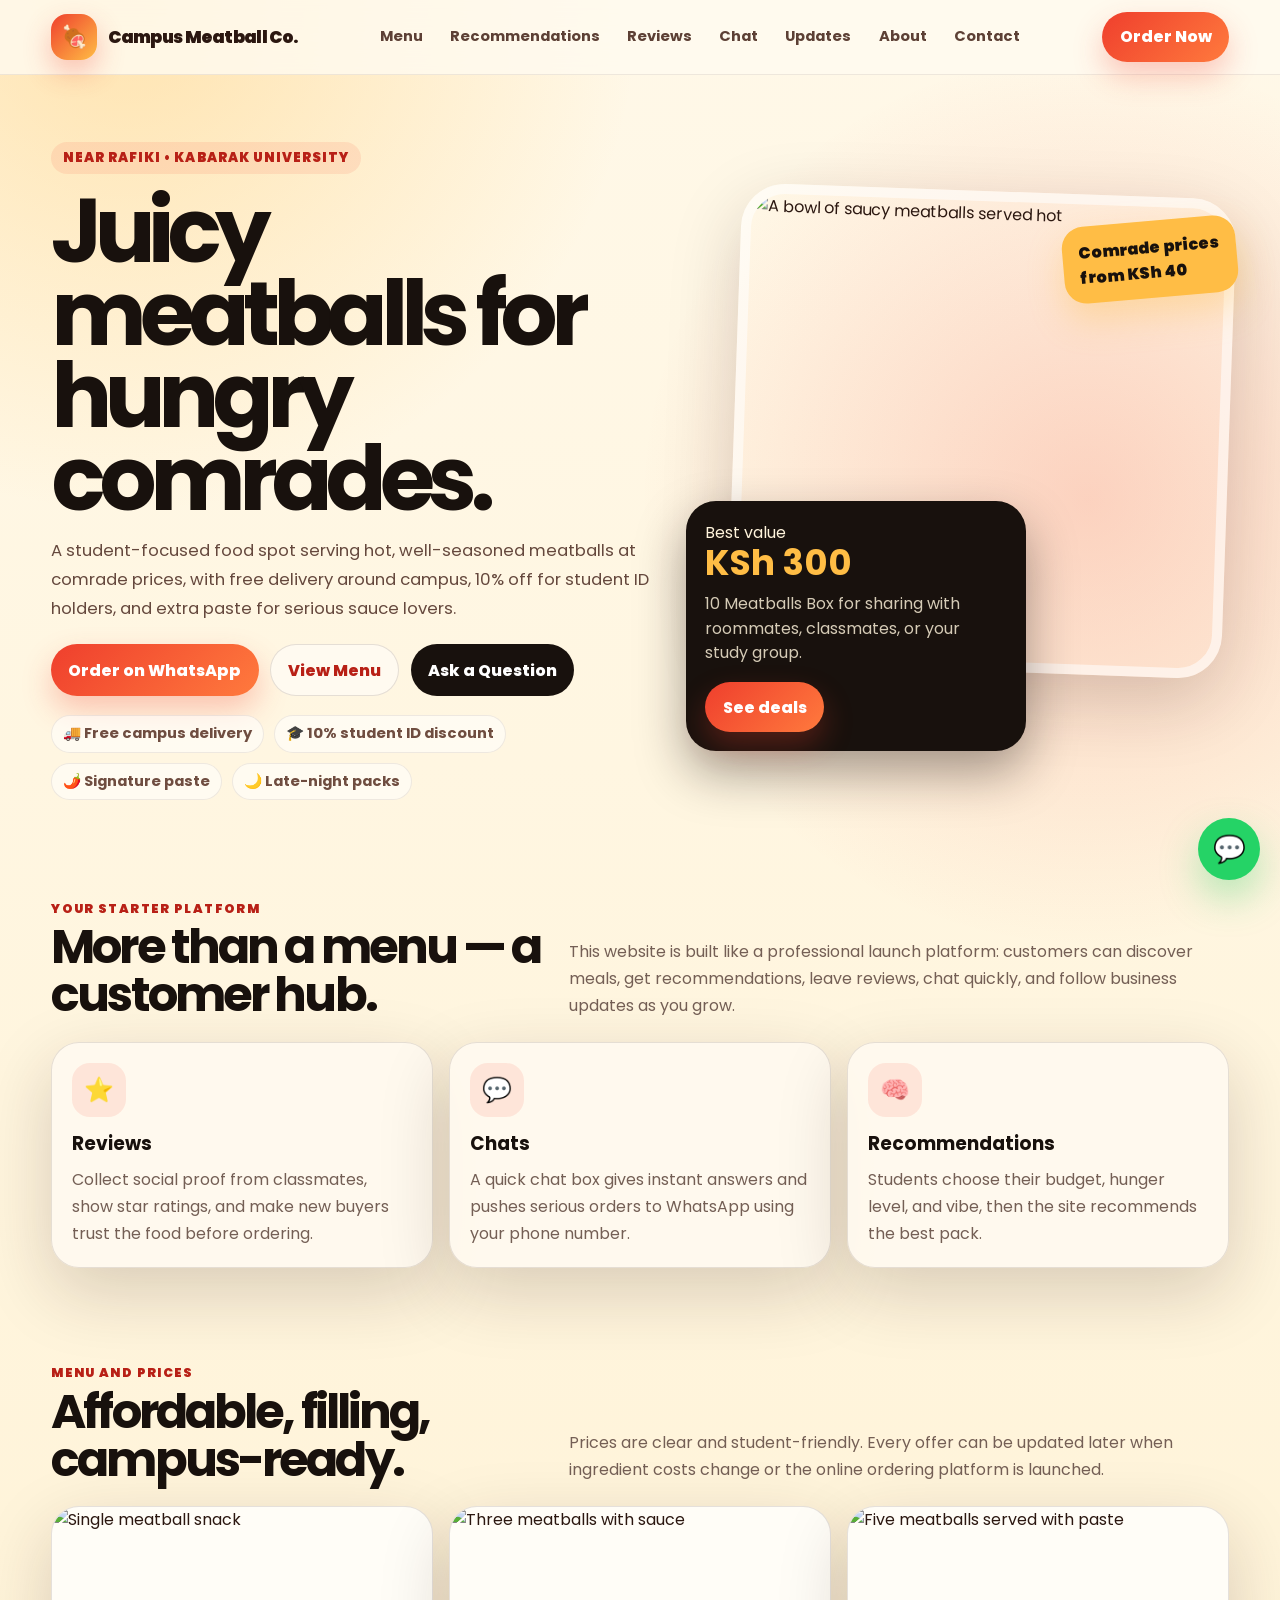
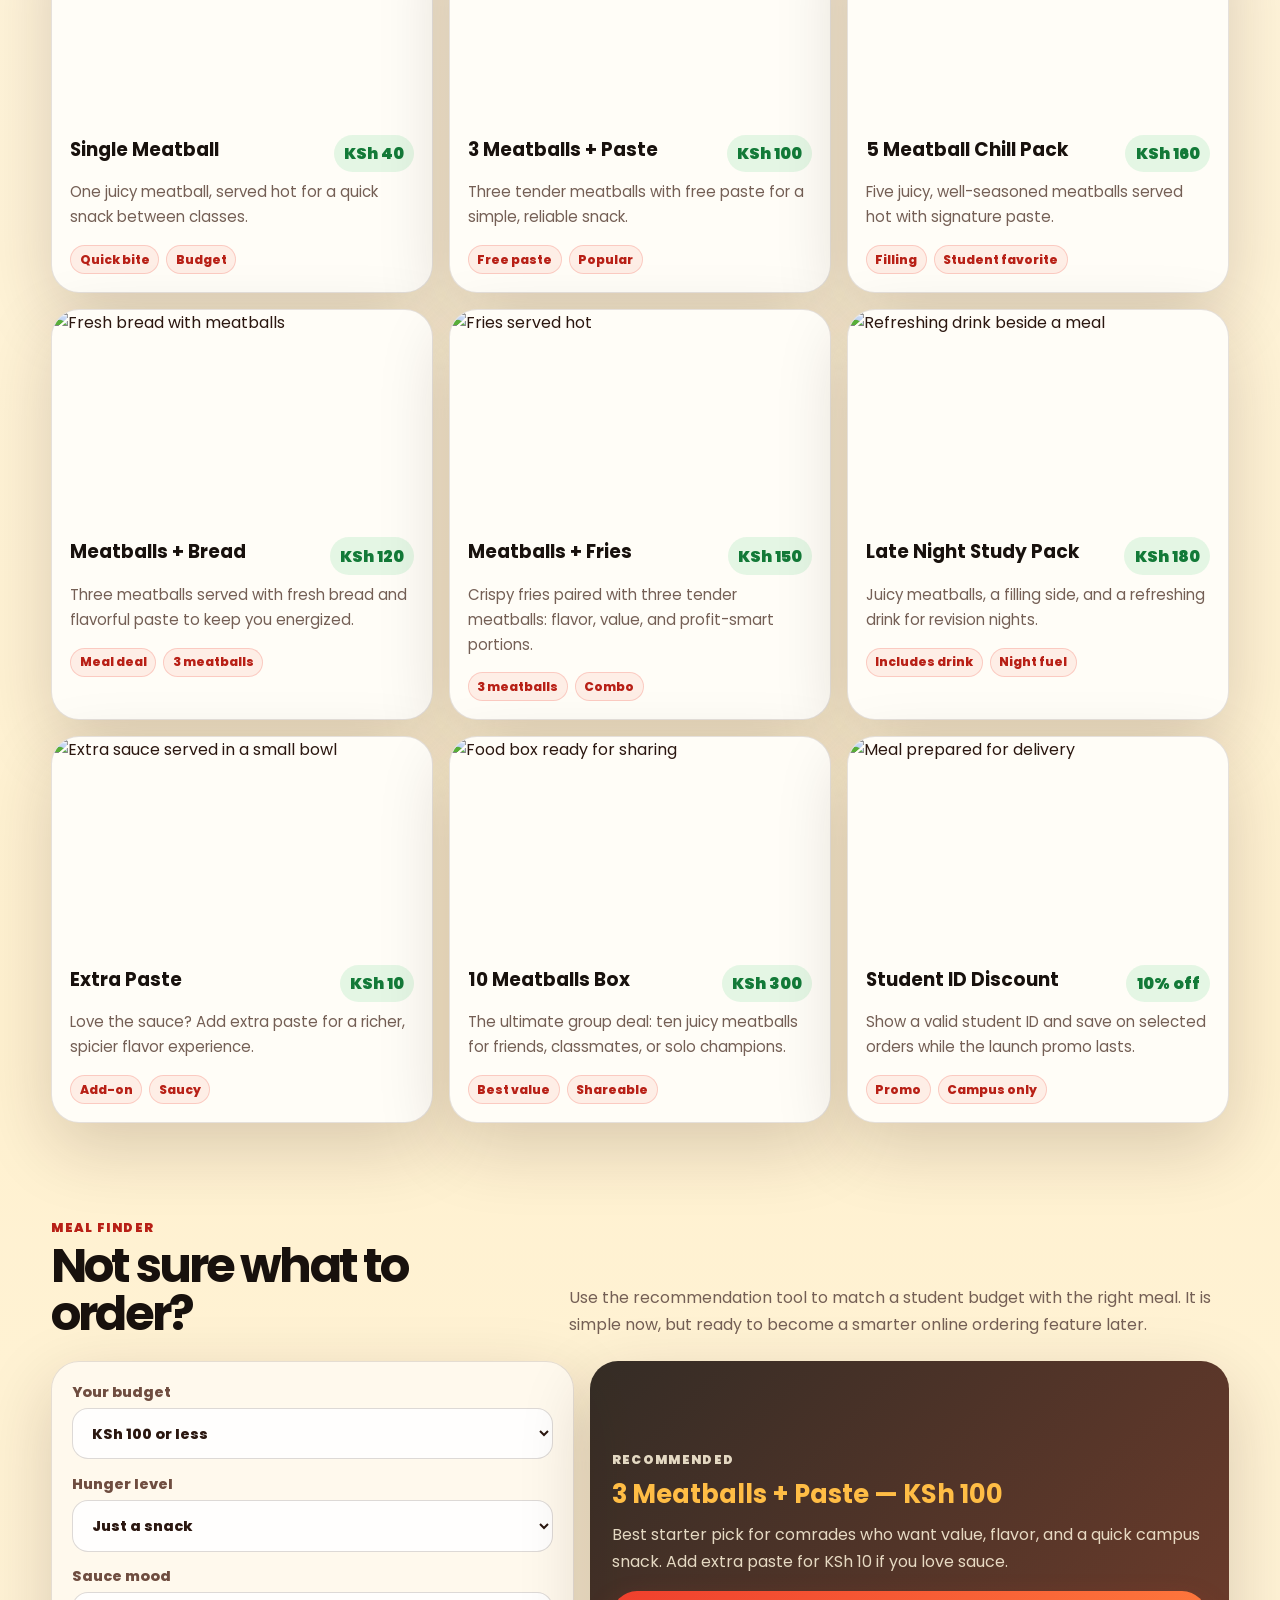
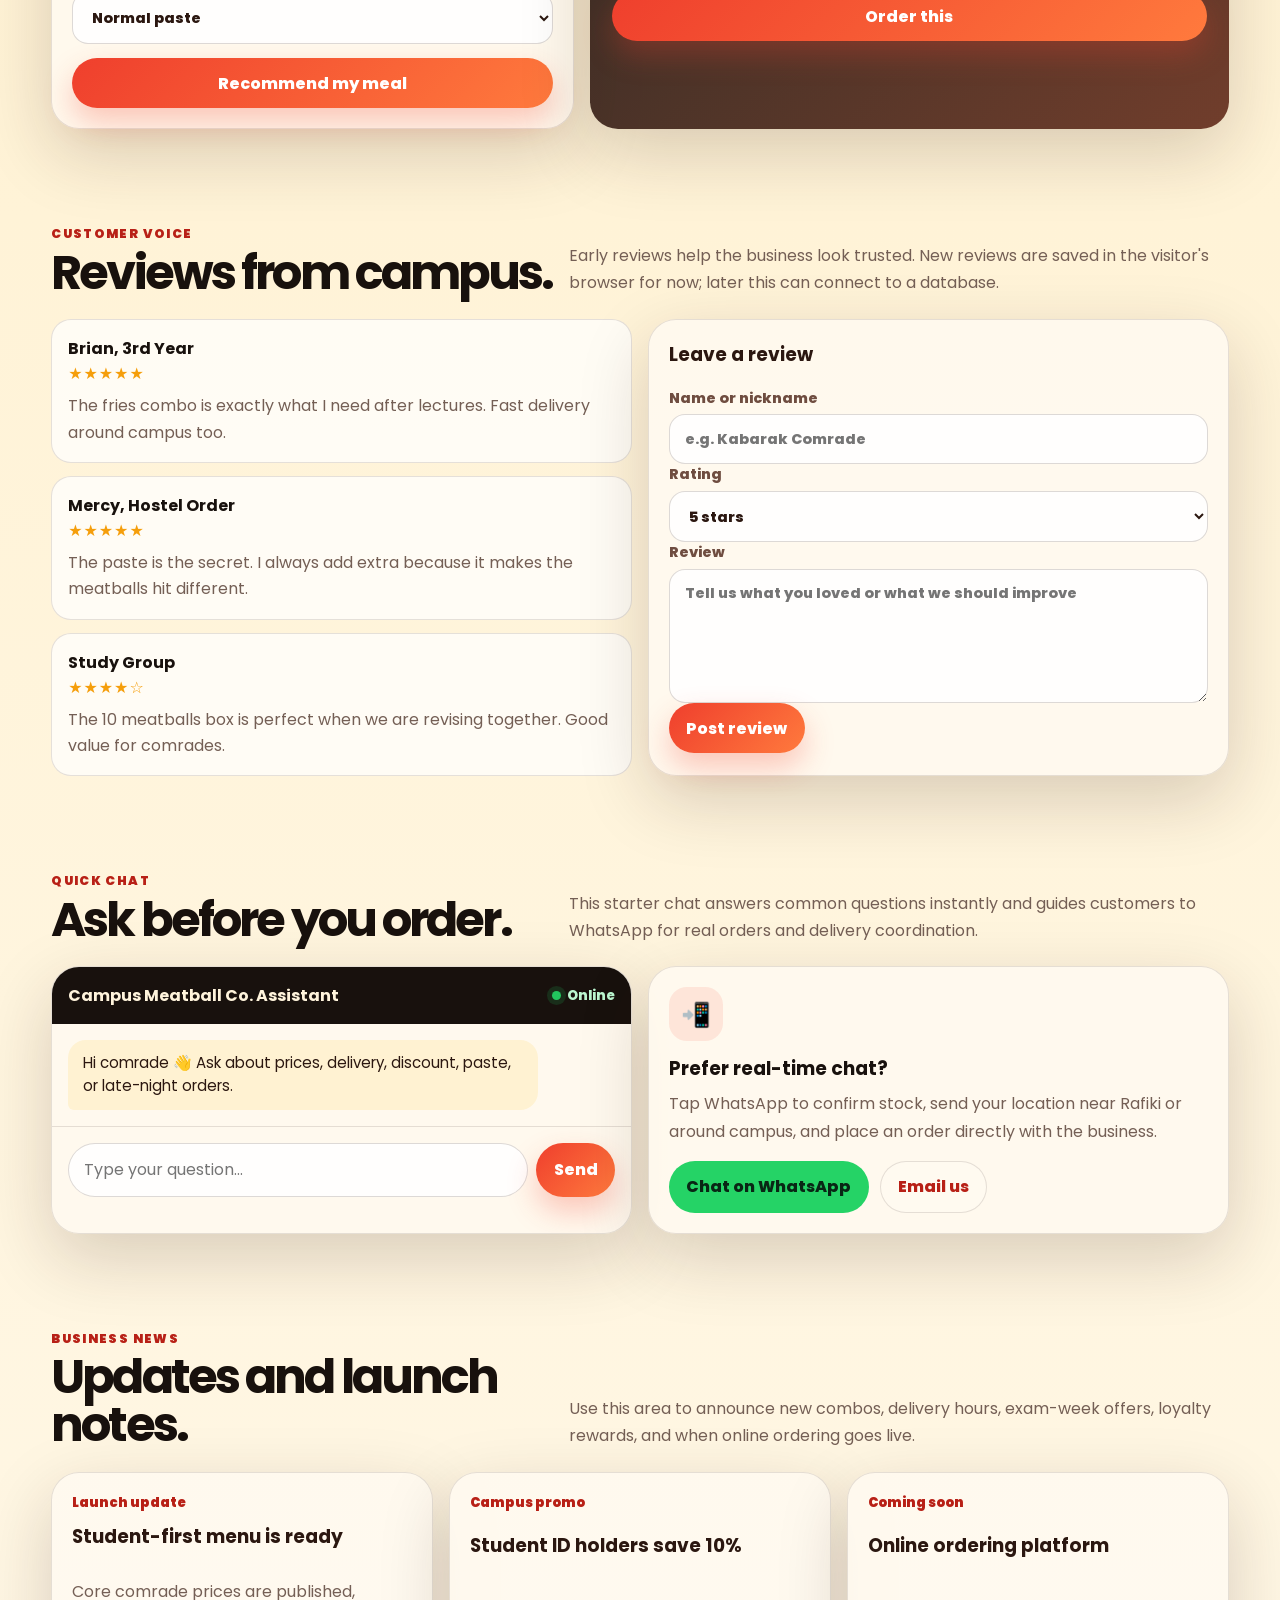
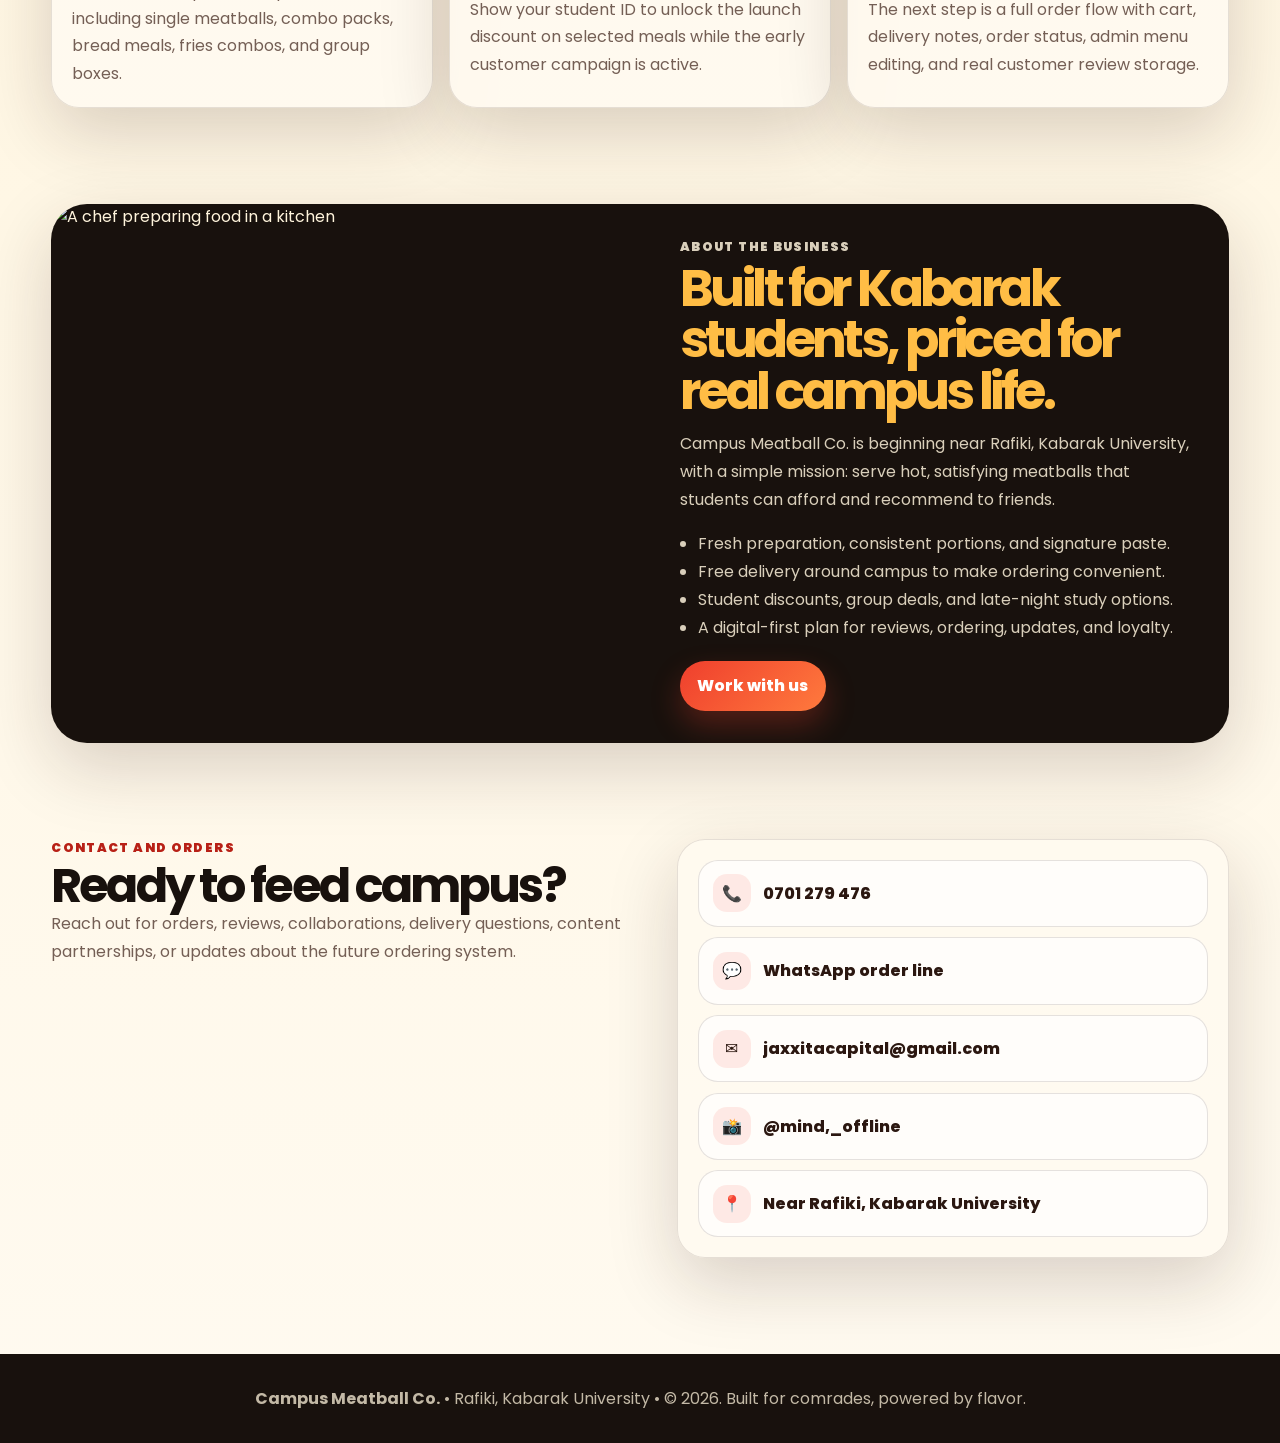
==== commit c44b313c: "Merge branch 'main' into codex/create-website-for-meatball-business-aw55q9" ====
--- a/index.html
+++ b/index.html
@@ -4,79 +4,978 @@
   <meta charset="UTF-8" />
   <meta name="viewport" content="width=device-width, initial-scale=1.0" />
   <title>Campus Meatball Co. | Rafiki, Kabarak University</title>
-  <meta name="description" content="Affordable meatballs near Rafiki, Kabarak University with reviews, chat, recommendations, and free campus delivery." />
+  <meta name="description" content="Affordable student meatballs near Rafiki, Kabarak University. Order campus delivery, read reviews, chat with us, and get meal recommendations." />
+  <meta name="keywords" content="meatballs, Kabarak University, Rafiki, student food, campus delivery, comrade prices" />
   <meta name="author" content="Campus Meatball Co." />
-  <meta property="og:title" content="Campus Meatball Co. | Rafiki, Kabarak University" />
-  <meta property="og:description" content="Affordable meatballs near Rafiki, Kabarak University with reviews, chat, recommendations, and free campus delivery." />
-  <meta property="og:image" content="assets/meatball-hero.svg" />
+
+  <meta property="og:title" content="Campus Meatball Co. - Meatballs for Kabarak Comrades" />
+  <meta property="og:description" content="Hot meatballs, friendly comrade prices, free campus delivery, reviews, chat, recommendations, and business updates." />
+  <meta property="og:image" content="https://images.unsplash.com/photo-1529042410759-befb1204b468?auto=format&fit=crop&w=1200&q=80" />
   <meta property="og:type" content="website" />
+
   <link rel="preconnect" href="https://fonts.googleapis.com" />
   <link rel="preconnect" href="https://fonts.gstatic.com" crossorigin />
   <link href="https://fonts.googleapis.com/css2?family=Poppins:wght@400;500;600;700;800;900&display=swap" rel="stylesheet" />
-  <link rel="stylesheet" href="assets/meatball.css" />
+
+  <style>
+    :root {
+      --charcoal: #18110d;
+      --charcoal-2: #2a1710;
+      --tomato: #ef3f2d;
+      --tomato-dark: #b82016;
+      --gold: #ffbd45;
+      --cream: #fff4dc;
+      --paper: #fffaf0;
+      --green: #22c55e;
+      --muted: #745f55;
+      --text: #2b1710;
+      --white: #ffffff;
+      --card: rgba(255, 250, 240, 0.9);
+      --border: rgba(43, 23, 16, 0.12);
+      --shadow: 0 24px 70px rgba(42, 23, 16, 0.18);
+      --radius: 28px;
+    }
+
+    * { box-sizing: border-box; }
+
+    html { scroll-behavior: smooth; }
+
+    body {
+      margin: 0;
+      font-family: "Poppins", system-ui, -apple-system, BlinkMacSystemFont, "Segoe UI", sans-serif;
+      color: var(--text);
+      background:
+        radial-gradient(circle at 10% 0%, rgba(255, 189, 69, 0.35), transparent 32rem),
+        radial-gradient(circle at 85% 8%, rgba(239, 63, 45, 0.2), transparent 28rem),
+        linear-gradient(180deg, #fff8e8 0%, #fff1d0 42%, #fffaf0 100%);
+      min-height: 100vh;
+    }
+
+    body.nav-open { overflow: hidden; }
+
+    a { color: inherit; text-decoration: none; }
+    img { max-width: 100%; display: block; }
+
+    .container { width: min(1180px, 92vw); margin: 0 auto; }
+
+    .site-header {
+      position: sticky;
+      top: 0;
+      z-index: 50;
+      backdrop-filter: blur(18px);
+      background: rgba(255, 250, 240, 0.82);
+      border-bottom: 1px solid rgba(43, 23, 16, 0.08);
+    }
+
+    .header-inner {
+      display: flex;
+      align-items: center;
+      justify-content: space-between;
+      gap: 1rem;
+      padding: 0.75rem 0;
+    }
+
+    .brand {
+      display: inline-flex;
+      align-items: center;
+      gap: 0.7rem;
+      font-weight: 900;
+      letter-spacing: -0.04em;
+      font-size: 1.08rem;
+    }
+
+    .brand-mark {
+      width: 46px;
+      height: 46px;
+      display: grid;
+      place-items: center;
+      border-radius: 16px;
+      background: linear-gradient(135deg, var(--tomato), var(--gold));
+      box-shadow: 0 12px 28px rgba(239, 63, 45, 0.3);
+      color: var(--white);
+      font-size: 1.35rem;
+    }
+
+    .nav-links {
+      display: flex;
+      align-items: center;
+      justify-content: center;
+      gap: 0.2rem;
+    }
+
+    .nav-links a {
+      padding: 0.58rem 0.75rem;
+      border-radius: 999px;
+      font-size: 0.92rem;
+      font-weight: 700;
+      color: #5d4035;
+      transition: 0.2s ease;
+    }
+
+    .nav-links a:hover,
+    .nav-links a:focus-visible {
+      color: var(--tomato-dark);
+      background: rgba(239, 63, 45, 0.1);
+      outline: none;
+    }
+
+    .header-actions { display: flex; gap: 0.55rem; align-items: center; }
+
+    .menu-toggle {
+      display: none;
+      border: 0;
+      background: var(--charcoal);
+      color: var(--white);
+      width: 44px;
+      height: 44px;
+      border-radius: 14px;
+      font-size: 1.2rem;
+      cursor: pointer;
+    }
+
+    .btn {
+      display: inline-flex;
+      align-items: center;
+      justify-content: center;
+      gap: 0.45rem;
+      border: 0;
+      border-radius: 999px;
+      padding: 0.78rem 1.08rem;
+      font: inherit;
+      font-weight: 800;
+      cursor: pointer;
+      transition: transform 0.2s ease, box-shadow 0.2s ease, filter 0.2s ease;
+      white-space: nowrap;
+    }
+
+    .btn:hover { transform: translateY(-2px); filter: brightness(1.03); }
+    .btn-primary { background: linear-gradient(135deg, var(--tomato), #ff7a3d); color: var(--white); box-shadow: 0 14px 30px rgba(239, 63, 45, 0.28); }
+    .btn-dark { background: var(--charcoal); color: var(--white); }
+    .btn-light { background: var(--paper); color: var(--tomato-dark); border: 1px solid var(--border); }
+    .btn-whatsapp { background: #25d366; color: #092615; }
+
+    .hero {
+      display: grid;
+      grid-template-columns: minmax(0, 1.05fr) minmax(320px, 0.95fr);
+      gap: 2.2rem;
+      align-items: center;
+      padding: 4.2rem 0 3.2rem;
+    }
+
+    .eyebrow {
+      display: inline-flex;
+      align-items: center;
+      gap: 0.45rem;
+      padding: 0.38rem 0.72rem;
+      border-radius: 999px;
+      background: rgba(239, 63, 45, 0.1);
+      color: var(--tomato-dark);
+      font-size: 0.82rem;
+      font-weight: 900;
+      text-transform: uppercase;
+      letter-spacing: 0.08em;
+    }
+
+    h1, h2, h3, p { margin-top: 0; }
+
+    h1 {
+      margin: 1rem 0 1rem;
+      font-size: clamp(2.6rem, 7vw, 5.9rem);
+      line-height: 0.92;
+      letter-spacing: -0.08em;
+      color: var(--charcoal);
+    }
+
+    .hero-lede {
+      max-width: 62ch;
+      color: #65483d;
+      line-height: 1.75;
+      font-size: 1.04rem;
+      margin-bottom: 1.3rem;
+    }
+
+    .hero-actions { display: flex; flex-wrap: wrap; gap: 0.7rem; margin-bottom: 1.2rem; }
+
+    .trust-row {
+      display: flex;
+      flex-wrap: wrap;
+      gap: 0.65rem;
+      color: #6f4d40;
+      font-weight: 700;
+      font-size: 0.92rem;
+    }
+
+    .trust-row span {
+      display: inline-flex;
+      align-items: center;
+      gap: 0.35rem;
+      padding: 0.45rem 0.68rem;
+      background: rgba(255, 255, 255, 0.55);
+      border: 1px solid rgba(43, 23, 16, 0.08);
+      border-radius: 999px;
+    }
+
+    .hero-media {
+      position: relative;
+      min-height: 560px;
+    }
+
+    .hero-photo {
+      position: absolute;
+      inset: 0 0 80px 48px;
+      border-radius: 44px;
+      overflow: hidden;
+      box-shadow: var(--shadow);
+      border: 10px solid rgba(255, 255, 255, 0.56);
+      transform: rotate(2deg);
+    }
+
+    .hero-photo img { width: 100%; height: 100%; object-fit: cover; }
+
+    .deal-card {
+      position: absolute;
+      left: 0;
+      bottom: 0;
+      width: min(340px, 92%);
+      background: var(--charcoal);
+      color: var(--cream);
+      border-radius: 30px;
+      padding: 1.2rem;
+      box-shadow: 0 22px 50px rgba(24, 17, 13, 0.38);
+    }
+
+    .deal-card strong { display: block; font-size: 2.2rem; color: var(--gold); line-height: 1; }
+    .deal-card p { color: rgba(255, 244, 220, 0.82); line-height: 1.55; margin: 0.7rem 0 1rem; }
+
+    .floating-badge {
+      position: absolute;
+      top: 30px;
+      right: -8px;
+      background: var(--gold);
+      color: var(--charcoal);
+      border-radius: 22px;
+      padding: 0.85rem 1rem;
+      font-weight: 900;
+      box-shadow: 0 16px 34px rgba(255, 189, 69, 0.35);
+      transform: rotate(-5deg);
+    }
+
+    .section { padding: 3rem 0; }
+    .section-head { display: flex; align-items: end; justify-content: space-between; gap: 1rem; margin-bottom: 1.4rem; }
+    .section-kicker { color: var(--tomato-dark); font-size: 0.78rem; font-weight: 900; letter-spacing: 0.11em; text-transform: uppercase; margin-bottom: 0.35rem; }
+    .section-title { margin: 0; font-size: clamp(1.8rem, 4vw, 3rem); letter-spacing: -0.06em; color: var(--charcoal); line-height: 1; }
+    .section-sub { color: var(--muted); line-height: 1.7; max-width: 66ch; margin: 0; }
+
+    .grid-3 { display: grid; grid-template-columns: repeat(3, minmax(0, 1fr)); gap: 1rem; }
+    .grid-2 { display: grid; grid-template-columns: repeat(2, minmax(0, 1fr)); gap: 1rem; }
+
+    .card {
+      background: var(--card);
+      border: 1px solid var(--border);
+      border-radius: var(--radius);
+      padding: 1.25rem;
+      box-shadow: var(--shadow);
+    }
+
+    .feature-card { min-height: 100%; }
+    .feature-card .icon { width: 54px; height: 54px; display: grid; place-items: center; border-radius: 18px; background: rgba(239, 63, 45, 0.11); font-size: 1.5rem; margin-bottom: 0.8rem; }
+    .feature-card h3 { color: var(--charcoal); margin-bottom: 0.45rem; }
+    .feature-card p { color: var(--muted); line-height: 1.7; margin-bottom: 0; }
+
+    .menu-card { overflow: hidden; padding: 0; background: #fffdf7; }
+    .menu-card img { width: 100%; height: 210px; object-fit: cover; }
+    .menu-body { padding: 1.1rem; }
+    .menu-top { display: flex; justify-content: space-between; gap: 1rem; align-items: start; margin-bottom: 0.5rem; }
+    .price { display: inline-flex; align-items: center; padding: 0.4rem 0.65rem; border-radius: 999px; background: rgba(34, 197, 94, 0.12); color: #137a38; font-weight: 900; white-space: nowrap; }
+    .menu-card h3 { margin-bottom: 0.25rem; color: var(--charcoal); }
+    .menu-card p { color: var(--muted); line-height: 1.65; font-size: 0.94rem; }
+    .tags { display: flex; flex-wrap: wrap; gap: 0.4rem; }
+    .tag { border: 1px solid rgba(239, 63, 45, 0.2); color: var(--tomato-dark); background: rgba(239, 63, 45, 0.08); border-radius: 999px; padding: 0.28rem 0.55rem; font-size: 0.76rem; font-weight: 800; }
+
+    .recommendation-panel {
+      display: grid;
+      grid-template-columns: 0.9fr 1.1fr;
+      gap: 1rem;
+      align-items: stretch;
+    }
+
+    .recommendation-panel form { display: grid; gap: 0.9rem; }
+    label { display: grid; gap: 0.35rem; color: #6f4d40; font-weight: 800; font-size: 0.9rem; }
+    select, input, textarea {
+      width: 100%;
+      border: 1px solid rgba(43, 23, 16, 0.16);
+      border-radius: 16px;
+      padding: 0.85rem 0.95rem;
+      background: rgba(255, 255, 255, 0.86);
+      color: var(--text);
+      font: inherit;
+      outline: none;
+    }
+
+    select:focus, input:focus, textarea:focus { border-color: var(--tomato); box-shadow: 0 0 0 4px rgba(239, 63, 45, 0.12); }
+
+    .recommendation-result {
+      min-height: 100%;
+      display: grid;
+      align-content: center;
+      background:
+        linear-gradient(135deg, rgba(24, 17, 13, 0.88), rgba(93, 36, 20, 0.88)),
+        url("https://images.unsplash.com/photo-1551183053-bf91a1d81141?auto=format&fit=crop&w=1000&q=80") center/cover;
+      color: var(--cream);
+      border-radius: var(--radius);
+      padding: 1.35rem;
+      box-shadow: var(--shadow);
+    }
+
+    .recommendation-result h3 { color: var(--gold); font-size: 1.6rem; margin-bottom: 0.4rem; }
+    .recommendation-result p { color: rgba(255, 244, 220, 0.86); line-height: 1.7; }
+
+    .review-list { display: grid; gap: 0.8rem; }
+    .review { background: rgba(255, 255, 255, 0.72); border: 1px solid var(--border); border-radius: 20px; padding: 1rem; }
+    .review strong { color: var(--charcoal); }
+    .stars { color: #f59e0b; letter-spacing: 0.06em; }
+    .review p { color: var(--muted); margin: 0.45rem 0 0; line-height: 1.65; }
+
+    .chat-shell { overflow: hidden; padding: 0; }
+    .chat-header { display: flex; align-items: center; justify-content: space-between; padding: 1rem; background: var(--charcoal); color: var(--cream); }
+    .status { display: inline-flex; align-items: center; gap: 0.35rem; color: #bbf7d0; font-weight: 800; font-size: 0.85rem; }
+    .status::before { content: ""; width: 9px; height: 9px; border-radius: 999px; background: var(--green); box-shadow: 0 0 0 5px rgba(34, 197, 94, 0.16); }
+    .chat-messages { padding: 1rem; display: grid; gap: 0.75rem; max-height: 330px; overflow: auto; }
+    .bubble { width: fit-content; max-width: 86%; padding: 0.75rem 0.9rem; border-radius: 18px; line-height: 1.5; font-size: 0.94rem; }
+    .bubble.bot { background: #fff2d2; color: var(--text); border-bottom-left-radius: 6px; }
+    .bubble.user { margin-left: auto; background: var(--tomato); color: var(--white); border-bottom-right-radius: 6px; }
+    .chat-form { display: flex; gap: 0.5rem; padding: 1rem; border-top: 1px solid var(--border); }
+    .chat-form input { border-radius: 999px; }
+
+    .news-card { display: grid; gap: 0.55rem; }
+    .news-date { color: var(--tomato-dark); font-weight: 900; font-size: 0.82rem; }
+    .news-card p { color: var(--muted); line-height: 1.7; margin-bottom: 0; }
+
+    .about-band {
+      display: grid;
+      grid-template-columns: 1fr 1fr;
+      gap: 1rem;
+      align-items: center;
+      background: var(--charcoal);
+      color: var(--cream);
+      border-radius: 36px;
+      overflow: hidden;
+      box-shadow: var(--shadow);
+    }
+
+    .about-band img { height: 100%; width: 100%; object-fit: cover; min-height: 410px; }
+    .about-copy { padding: 2rem; }
+    .about-copy h2 { font-size: clamp(1.9rem, 4vw, 3.4rem); line-height: 1; letter-spacing: -0.07em; margin-bottom: 0.8rem; color: var(--gold); }
+    .about-copy p, .about-copy li { color: rgba(255, 244, 220, 0.84); line-height: 1.75; }
+    .about-copy ul { padding-left: 1.15rem; margin-bottom: 1.2rem; }
+
+    .contact-strip {
+      display: grid;
+      grid-template-columns: 1.05fr 0.95fr;
+      gap: 1rem;
+      align-items: start;
+    }
+
+    .contact-methods { display: grid; gap: 0.65rem; }
+    .contact-method {
+      display: flex;
+      gap: 0.75rem;
+      align-items: center;
+      padding: 0.85rem;
+      border-radius: 20px;
+      background: rgba(255, 255, 255, 0.66);
+      border: 1px solid var(--border);
+      font-weight: 800;
+    }
+
+    .contact-method span:first-child { width: 38px; height: 38px; display: grid; place-items: center; border-radius: 14px; background: rgba(239, 63, 45, 0.1); }
+
+    .footer {
+      margin-top: 3rem;
+      padding: 2rem 0;
+      background: var(--charcoal);
+      color: rgba(255, 244, 220, 0.74);
+      text-align: center;
+    }
+
+    .floating-whatsapp {
+      position: fixed;
+      right: 20px;
+      bottom: 20px;
+      z-index: 60;
+      width: 62px;
+      height: 62px;
+      border-radius: 50%;
+      display: grid;
+      place-items: center;
+      background: #25d366;
+      color: #062d16;
+      font-size: 1.65rem;
+      box-shadow: 0 18px 38px rgba(37, 211, 102, 0.34);
+    }
+
+    @media (max-width: 1020px) {
+      .hero, .recommendation-panel, .about-band, .contact-strip { grid-template-columns: 1fr; }
+      .hero-media { min-height: 470px; }
+      .hero-photo { inset: 0 0 70px 28px; }
+      .grid-3 { grid-template-columns: repeat(2, minmax(0, 1fr)); }
+      .section-head { align-items: start; flex-direction: column; }
+    }
+
+    @media (max-width: 780px) {
+      .menu-toggle { display: grid; place-items: center; }
+      .nav-links {
+        position: fixed;
+        inset: 74px 4vw auto;
+        display: none;
+        flex-direction: column;
+        align-items: stretch;
+        background: rgba(255, 250, 240, 0.98);
+        border: 1px solid var(--border);
+        border-radius: 24px;
+        padding: 0.7rem;
+        box-shadow: var(--shadow);
+      }
+      .nav-links.show { display: flex; }
+      .nav-links a { padding: 0.85rem 1rem; }
+      .header-actions .btn-primary { display: none; }
+      .grid-3, .grid-2 { grid-template-columns: 1fr; }
+      h1 { font-size: clamp(2.7rem, 16vw, 4.4rem); }
+      .hero { padding-top: 2.7rem; }
+      .hero-photo { left: 0; transform: none; }
+      .floating-badge { right: 12px; }
+      .chat-form { flex-direction: column; }
+    }
+  </style>
 </head>
 <body>
   <header class="site-header">
     <div class="container header-inner">
-      <a class="brand" href="index.html" aria-label="Campus Meatball Co. home"><span class="brand-mark">🍖</span><span>Campus Meatball Co.</span></a>
-      <nav class="nav-links" data-nav-links aria-label="Main navigation">
-        <a href="index.html" class="active">Home</a>
-        <a href="menu.html">Menu</a>
-        <a href="reviews.html">Reviews</a>
-        <a href="chat.html">Chat</a>
-        <a href="updates.html">Updates</a>
-        <a href="about.html">About</a>
-        <a href="contact.html">Contact</a>
+      <a class="brand" href="#home" aria-label="Campus Meatball Co. home">
+        <span class="brand-mark">🍖</span>
+        <span>Campus Meatball Co.</span>
+      </a>
+
+      <nav class="nav-links" id="navLinks" aria-label="Main navigation">
+        <a href="#menu">Menu</a>
+        <a href="#recommend">Recommendations</a>
+        <a href="#reviews">Reviews</a>
+        <a href="#chat">Chat</a>
+        <a href="#news">Updates</a>
+        <a href="#about">About</a>
+        <a href="#contact">Contact</a>
       </nav>
       <div class="header-actions">
-        <button class="theme-toggle" data-theme-toggle type="button" aria-label="Toggle dark or light mode">🌓</button>
-        <a class="btn btn-primary" data-order="3 Meatballs + Paste — KSh 100">Order Now</a>
-        <button class="menu-toggle" data-menu-toggle type="button" aria-label="Open menu">☰</button>
+        <a class="btn btn-primary" href="https://wa.me/254701279476?text=Hi%20Campus%20Meatball%20Co.%2C%20I%20want%20to%20order" target="_blank" rel="noopener noreferrer">Order Now</a>
+        <button class="menu-toggle" id="menuToggle" type="button" aria-label="Open menu">☰</button>
       </div>
     </div>
   </header>
 
-  <main>
+  <main id="home">
     <section class="container hero">
-      <div class="hero-grid">
+      <div>
+        <span class="eyebrow">Near Rafiki • Kabarak University</span>
+        <h1>Juicy meatballs for hungry comrades.</h1>
+        <p class="hero-lede">
+          A student-focused food spot serving hot, well-seasoned meatballs at comrade prices, with free delivery around campus, 10% off for student ID holders, and extra paste for serious sauce lovers.
+        </p>
+        <div class="hero-actions">
+          <a class="btn btn-primary" href="https://wa.me/254701279476?text=Hi%2C%20I%20want%20to%20order%20meatballs%20near%20Kabarak" target="_blank" rel="noopener noreferrer">Order on WhatsApp</a>
+          <a class="btn btn-light" href="#menu">View Menu</a>
+          <a class="btn btn-dark" href="#chat">Ask a Question</a>
+        </div>
+        <div class="trust-row" aria-label="Business highlights">
+          <span>🚚 Free campus delivery</span>
+          <span>🎓 10% student ID discount</span>
+          <span>🌶️ Signature paste</span>
+          <span>🌙 Late-night packs</span>
+        </div>
+      </div>
+
+      <div class="hero-media" aria-label="Fresh meatball meal photography">
+        <div class="hero-photo">
+          <img src="https://images.unsplash.com/photo-1529042410759-befb1204b468?auto=format&fit=crop&w=1100&q=85" alt="A bowl of saucy meatballs served hot" />
+        </div>
+        <div class="floating-badge">Comrade prices<br />from KSh 40</div>
+        <article class="deal-card">
+          <span>Best value</span>
+          <strong>KSh 300</strong>
+          <p>10 Meatballs Box for sharing with roommates, classmates, or your study group.</p>
+          <a class="btn btn-primary" href="#menu">See deals</a>
+        </article>
+      </div>
+    </section>
+
+    <section class="container section" id="platform">
+      <div class="section-head">
         <div>
-          <span class="eyebrow">Near Rafiki • Kabarak University</span>
-          <h1>Juicy meatballs for hungry comrades.</h1>
-          <p class="lede">A student-focused meatball business serving hot, well-seasoned meatballs at comrade prices, with free delivery around campus, 10% off for student ID holders, and signature paste for serious sauce lovers.</p>
-          <div class="hero-actions"><a class="btn btn-primary" data-order="3 Meatballs + Paste — KSh 100">Order on WhatsApp</a><a class="btn btn-light" href="menu.html">View Menu</a><a class="btn btn-dark" href="chat.html">Ask a Question</a></div>
-          <div class="trust-row"><span>🚚 Free campus delivery</span><span>🎓 10% student ID discount</span><span>🌶️ Signature paste</span><span>🌙 Late-night packs</span></div>
-        </div>
-        <div class="hero-card"><img src="assets/meatball-hero.svg" alt="Saucy meatballs served in a bowl" /><article class="deal-card"><span>Best value</span><strong>KSh 300</strong><p>10 Meatballs Box for roommates, classmates, or a study group.</p><a class="btn btn-primary" data-order="10 Meatballs Box — KSh 300">Order box</a></article></div>
+          <p class="section-kicker">Your starter platform</p>
+          <h2 class="section-title">More than a menu — a customer hub.</h2>
+        </div>
+        <p class="section-sub">This website is built like a professional launch platform: customers can discover meals, get recommendations, leave reviews, chat quickly, and follow business updates as you grow.</p>
+      </div>
+      <div class="grid-3">
+        <article class="card feature-card">
+          <div class="icon">⭐</div>
+          <h3>Reviews</h3>
+          <p>Collect social proof from classmates, show star ratings, and make new buyers trust the food before ordering.</p>
+        </article>
+        <article class="card feature-card">
+          <div class="icon">💬</div>
+          <h3>Chats</h3>
+          <p>A quick chat box gives instant answers and pushes serious orders to WhatsApp using your phone number.</p>
+        </article>
+        <article class="card feature-card">
+          <div class="icon">🧠</div>
+          <h3>Recommendations</h3>
+          <p>Students choose their budget, hunger level, and vibe, then the site recommends the best pack.</p>
+        </article>
       </div>
     </section>
-    <section class="container section">
-      <div class="section-head"><div><span class="section-kicker">Interactive platform</span><h2 class="section-title">A real customer hub, not just a poster.</h2></div><p class="section-sub">Customers can browse pages, get recommendations, send reviews, chat on WhatsApp, read updates, and contact the business from any device.</p></div>
+
+    <section class="container section" id="menu">
+      <div class="section-head">
+        <div>
+          <p class="section-kicker">Menu and prices</p>
+          <h2 class="section-title">Affordable, filling, campus-ready.</h2>
+        </div>
+        <p class="section-sub">Prices are clear and student-friendly. Every offer can be updated later when ingredient costs change or the online ordering platform is launched.</p>
+      </div>
+
       <div class="grid-3">
-        <article class="card feature-card"><div class="icon">⭐</div><h3>Send reviews</h3><p>Visitors rate the food, write a review, save it on the page, and open WhatsApp so the review reaches the business.</p><a class="btn btn-light" href="reviews.html">Review us</a></article>
-        <article class="card feature-card"><div class="icon">💬</div><h3>Live order chat</h3><p>The chat assistant answers common questions and lets customers send their message directly to WhatsApp.</p><a class="btn btn-light" href="chat.html">Open chat</a></article>
-        <article class="card feature-card"><div class="icon">🧠</div><h3>Meal recommendations</h3><p>Students choose budget, hunger, and sauce mood, then order the recommended pack in one tap.</p><a class="btn btn-light" href="menu.html#recommend">Find a meal</a></article>
+        <article class="card menu-card">
+          <img src="https://images.unsplash.com/photo-1604909052743-94e838986d24?auto=format&fit=crop&w=900&q=80" alt="Single meatball snack" />
+          <div class="menu-body">
+            <div class="menu-top"><h3>Single Meatball</h3><span class="price">KSh 40</span></div>
+            <p>One juicy meatball, served hot for a quick snack between classes.</p>
+            <div class="tags"><span class="tag">Quick bite</span><span class="tag">Budget</span></div>
+          </div>
+        </article>
+
+        <article class="card menu-card">
+          <img src="https://images.unsplash.com/photo-1529692236671-f1f6cf9683ba?auto=format&fit=crop&w=900&q=80" alt="Three meatballs with sauce" />
+          <div class="menu-body">
+            <div class="menu-top"><h3>3 Meatballs + Paste</h3><span class="price">KSh 100</span></div>
+            <p>Three tender meatballs with free paste for a simple, reliable snack.</p>
+            <div class="tags"><span class="tag">Free paste</span><span class="tag">Popular</span></div>
+          </div>
+        </article>
+
+        <article class="card menu-card">
+          <img src="https://images.unsplash.com/photo-1606755962773-d324e0a13086?auto=format&fit=crop&w=900&q=80" alt="Five meatballs served with paste" />
+          <div class="menu-body">
+            <div class="menu-top"><h3>5 Meatball Chill Pack</h3><span class="price">KSh 160</span></div>
+            <p>Five juicy, well-seasoned meatballs served hot with signature paste.</p>
+            <div class="tags"><span class="tag">Filling</span><span class="tag">Student favorite</span></div>
+          </div>
+        </article>
+
+        <article class="card menu-card">
+          <img src="https://images.unsplash.com/photo-1549931319-a545dcf3bc73?auto=format&fit=crop&w=900&q=80" alt="Fresh bread with meatballs" />
+          <div class="menu-body">
+            <div class="menu-top"><h3>Meatballs + Bread</h3><span class="price">KSh 120</span></div>
+            <p>Three meatballs served with fresh bread and flavorful paste to keep you energized.</p>
+            <div class="tags"><span class="tag">Meal deal</span><span class="tag">3 meatballs</span></div>
+          </div>
+        </article>
+
+        <article class="card menu-card">
+          <img src="https://images.unsplash.com/photo-1573080496219-bb080dd4f877?auto=format&fit=crop&w=900&q=80" alt="Fries served hot" />
+          <div class="menu-body">
+            <div class="menu-top"><h3>Meatballs + Fries</h3><span class="price">KSh 150</span></div>
+            <p>Crispy fries paired with three tender meatballs: flavor, value, and profit-smart portions.</p>
+            <div class="tags"><span class="tag">3 meatballs</span><span class="tag">Combo</span></div>
+          </div>
+        </article>
+
+        <article class="card menu-card">
+          <img src="https://images.unsplash.com/photo-1544145945-f90425340c7e?auto=format&fit=crop&w=900&q=80" alt="Refreshing drink beside a meal" />
+          <div class="menu-body">
+            <div class="menu-top"><h3>Late Night Study Pack</h3><span class="price">KSh 180</span></div>
+            <p>Juicy meatballs, a filling side, and a refreshing drink for revision nights.</p>
+            <div class="tags"><span class="tag">Includes drink</span><span class="tag">Night fuel</span></div>
+          </div>
+        </article>
+
+        <article class="card menu-card">
+          <img src="https://images.unsplash.com/photo-1472476443507-c7a5948772fc?auto=format&fit=crop&w=900&q=80" alt="Extra sauce served in a small bowl" />
+          <div class="menu-body">
+            <div class="menu-top"><h3>Extra Paste</h3><span class="price">KSh 10</span></div>
+            <p>Love the sauce? Add extra paste for a richer, spicier flavor experience.</p>
+            <div class="tags"><span class="tag">Add-on</span><span class="tag">Saucy</span></div>
+          </div>
+        </article>
+
+        <article class="card menu-card">
+          <img src="https://images.unsplash.com/photo-1539136788836-5699e78bfc75?auto=format&fit=crop&w=900&q=80" alt="Food box ready for sharing" />
+          <div class="menu-body">
+            <div class="menu-top"><h3>10 Meatballs Box</h3><span class="price">KSh 300</span></div>
+            <p>The ultimate group deal: ten juicy meatballs for friends, classmates, or solo champions.</p>
+            <div class="tags"><span class="tag">Best value</span><span class="tag">Shareable</span></div>
+          </div>
+        </article>
+
+        <article class="card menu-card">
+          <img src="https://images.unsplash.com/photo-1544025162-d76694265947?auto=format&fit=crop&w=900&q=80" alt="Meal prepared for delivery" />
+          <div class="menu-body">
+            <div class="menu-top"><h3>Student ID Discount</h3><span class="price">10% off</span></div>
+            <p>Show a valid student ID and save on selected orders while the launch promo lasts.</p>
+            <div class="tags"><span class="tag">Promo</span><span class="tag">Campus only</span></div>
+          </div>
+        </article>
       </div>
     </section>
-    <section class="container section">
-      <div class="section-head"><div><span class="section-kicker">Top picks</span><h2 class="section-title">Meatball pictures that match the menu.</h2></div><a class="btn btn-primary" href="menu.html">See full menu</a></div>
-<div class="grid-3">
-        <article class="card menu-card">
-          <img src="assets/meatball-single.svg" alt="Single Meatball meatball picture" />
-          <div class="menu-body"><div class="menu-top"><h3>Single Meatball</h3><span class="price">KSh 40</span></div><p>One juicy meatball, served hot for a quick snack between classes.</p><div class="tags"><span class="tag">Quick bite</span><span class="tag">Budget</span></div><div class="hero-actions"><a class="btn btn-primary" data-order="Single Meatball — KSh 40">Order</a></div></div>
-        </article>
-        <article class="card menu-card">
-          <img src="assets/meatball-trio.svg" alt="3 Meatballs + Paste meatball picture" />
-          <div class="menu-body"><div class="menu-top"><h3>3 Meatballs + Paste</h3><span class="price">KSh 100</span></div><p>Three tender meatballs with free paste for a simple, reliable snack.</p><div class="tags"><span class="tag">Free paste</span><span class="tag">Popular</span></div><div class="hero-actions"><a class="btn btn-primary" data-order="3 Meatballs + Paste — KSh 100">Order</a></div></div>
-        </article>
-        <article class="card menu-card">
-          <img src="assets/meatball-five.svg" alt="5 Meatball Chill Pack meatball picture" />
-          <div class="menu-body"><div class="menu-top"><h3>5 Meatball Chill Pack</h3><span class="price">KSh 160</span></div><p>Five juicy, well-seasoned meatballs served hot with signature paste.</p><div class="tags"><span class="tag">Filling</span><span class="tag">Student favorite</span></div><div class="hero-actions"><a class="btn btn-primary" data-order="5 Meatball Chill Pack — KSh 160">Order</a></div></div>
-        </article>
+
+    <section class="container section" id="recommend">
+      <div class="section-head">
+        <div>
+          <p class="section-kicker">Meal finder</p>
+          <h2 class="section-title">Not sure what to order?</h2>
+        </div>
+        <p class="section-sub">Use the recommendation tool to match a student budget with the right meal. It is simple now, but ready to become a smarter online ordering feature later.</p>
+      </div>
+
+      <div class="recommendation-panel">
+        <form class="card" id="recommendationForm">
+          <label>
+            Your budget
+            <select id="budget">
+              <option value="100">KSh 100 or less</option>
+              <option value="160">Around KSh 160</option>
+              <option value="180">KSh 180 and above</option>
+              <option value="300">Group order</option>
+            </select>
+          </label>
+          <label>
+            Hunger level
+            <select id="hunger">
+              <option value="snack">Just a snack</option>
+              <option value="meal">I need a meal</option>
+              <option value="study">Late-night study fuel</option>
+              <option value="share">Sharing with friends</option>
+            </select>
+          </label>
+          <label>
+            Sauce mood
+            <select id="sauce">
+              <option value="normal">Normal paste</option>
+              <option value="extra">Extra paste</option>
+            </select>
+          </label>
+          <button class="btn btn-primary" type="submit">Recommend my meal</button>
+        </form>
+
+        <article class="recommendation-result" id="recommendationResult" aria-live="polite">
+          <p class="section-kicker">Recommended</p>
+          <h3>3 Meatballs + Paste — KSh 100</h3>
+          <p>Best starter pick for comrades who want value, flavor, and a quick campus snack. Add extra paste for KSh 10 if you love sauce.</p>
+          <a class="btn btn-primary" href="https://wa.me/254701279476?text=Hi%2C%20I%20want%203%20Meatballs%20%2B%20Paste" target="_blank" rel="noopener noreferrer">Order this</a>
+        </article>
+      </div>
+    </section>
+
+    <section class="container section" id="reviews">
+      <div class="section-head">
+        <div>
+          <p class="section-kicker">Customer voice</p>
+          <h2 class="section-title">Reviews from campus.</h2>
+        </div>
+        <p class="section-sub">Early reviews help the business look trusted. New reviews are saved in the visitor's browser for now; later this can connect to a database.</p>
+      </div>
+
+      <div class="grid-2">
+        <div class="review-list" id="reviewList">
+          <article class="review">
+            <strong>Brian, 3rd Year</strong>
+            <div class="stars">★★★★★</div>
+            <p>The fries combo is exactly what I need after lectures. Fast delivery around campus too.</p>
+          </article>
+          <article class="review">
+            <strong>Mercy, Hostel Order</strong>
+            <div class="stars">★★★★★</div>
+            <p>The paste is the secret. I always add extra because it makes the meatballs hit different.</p>
+          </article>
+          <article class="review">
+            <strong>Study Group</strong>
+            <div class="stars">★★★★☆</div>
+            <p>The 10 meatballs box is perfect when we are revising together. Good value for comrades.</p>
+          </article>
+        </div>
+
+        <form class="card" id="reviewForm">
+          <h3>Leave a review</h3>
+          <label>
+            Name or nickname
+            <input id="reviewName" type="text" placeholder="e.g. Kabarak Comrade" required />
+          </label>
+          <label>
+            Rating
+            <select id="reviewRating">
+              <option value="5">5 stars</option>
+              <option value="4">4 stars</option>
+              <option value="3">3 stars</option>
+              <option value="2">2 stars</option>
+              <option value="1">1 star</option>
+            </select>
+          </label>
+          <label>
+            Review
+            <textarea id="reviewText" rows="5" placeholder="Tell us what you loved or what we should improve" required></textarea>
+          </label>
+          <button class="btn btn-primary" type="submit">Post review</button>
+        </form>
+      </div>
+    </section>
+
+    <section class="container section" id="chat">
+      <div class="section-head">
+        <div>
+          <p class="section-kicker">Quick chat</p>
+          <h2 class="section-title">Ask before you order.</h2>
+        </div>
+        <p class="section-sub">This starter chat answers common questions instantly and guides customers to WhatsApp for real orders and delivery coordination.</p>
+      </div>
+
+      <div class="grid-2">
+        <article class="card chat-shell">
+          <div class="chat-header">
+            <strong>Campus Meatball Co. Assistant</strong>
+            <span class="status">Online</span>
+          </div>
+          <div class="chat-messages" id="chatMessages" aria-live="polite">
+            <div class="bubble bot">Hi comrade 👋 Ask about prices, delivery, discount, paste, or late-night orders.</div>
+          </div>
+          <form class="chat-form" id="chatForm">
+            <input id="chatInput" type="text" placeholder="Type your question..." autocomplete="off" required />
+            <button class="btn btn-primary" type="submit">Send</button>
+          </form>
+        </article>
+
+        <article class="card feature-card">
+          <div class="icon">📲</div>
+          <h3>Prefer real-time chat?</h3>
+          <p>Tap WhatsApp to confirm stock, send your location near Rafiki or around campus, and place an order directly with the business.</p>
+          <div class="hero-actions" style="margin-top: 1rem; margin-bottom: 0;">
+            <a class="btn btn-whatsapp" href="https://wa.me/254701279476?text=Hi%20Campus%20Meatball%20Co.%2C%20I%20have%20a%20question" target="_blank" rel="noopener noreferrer">Chat on WhatsApp</a>
+            <a class="btn btn-light" href="mailto:jaxxitacapital@gmail.com">Email us</a>
+          </div>
+        </article>
+      </div>
+    </section>
+
+    <section class="container section" id="news">
+      <div class="section-head">
+        <div>
+          <p class="section-kicker">Business news</p>
+          <h2 class="section-title">Updates and launch notes.</h2>
+        </div>
+        <p class="section-sub">Use this area to announce new combos, delivery hours, exam-week offers, loyalty rewards, and when online ordering goes live.</p>
+      </div>
+
+      <div class="grid-3">
+        <article class="card news-card">
+          <span class="news-date">Launch update</span>
+          <h3>Student-first menu is ready</h3>
+          <p>Core comrade prices are published, including single meatballs, combo packs, bread meals, fries combos, and group boxes.</p>
+        </article>
+        <article class="card news-card">
+          <span class="news-date">Campus promo</span>
+          <h3>Student ID holders save 10%</h3>
+          <p>Show your student ID to unlock the launch discount on selected meals while the early customer campaign is active.</p>
+        </article>
+        <article class="card news-card">
+          <span class="news-date">Coming soon</span>
+          <h3>Online ordering platform</h3>
+          <p>The next step is a full order flow with cart, delivery notes, order status, admin menu editing, and real customer review storage.</p>
+        </article>
+      </div>
+    </section>
+
+    <section class="container section" id="about">
+      <div class="about-band">
+        <img src="https://images.unsplash.com/photo-1555244162-803834f70033?auto=format&fit=crop&w=1100&q=85" alt="A chef preparing food in a kitchen" />
+        <div class="about-copy">
+          <p class="section-kicker">About the business</p>
+          <h2>Built for Kabarak students, priced for real campus life.</h2>
+          <p>
+            Campus Meatball Co. is beginning near Rafiki, Kabarak University, with a simple mission: serve hot, satisfying meatballs that students can afford and recommend to friends.
+          </p>
+          <ul>
+            <li>Fresh preparation, consistent portions, and signature paste.</li>
+            <li>Free delivery around campus to make ordering convenient.</li>
+            <li>Student discounts, group deals, and late-night study options.</li>
+            <li>A digital-first plan for reviews, ordering, updates, and loyalty.</li>
+          </ul>
+          <a class="btn btn-primary" href="#contact">Work with us</a>
+        </div>
+      </div>
+    </section>
+
+    <section class="container section" id="contact">
+      <div class="contact-strip">
+        <div>
+          <p class="section-kicker">Contact and orders</p>
+          <h2 class="section-title">Ready to feed campus?</h2>
+          <p class="section-sub">Reach out for orders, reviews, collaborations, delivery questions, content partnerships, or updates about the future ordering system.</p>
+        </div>
+        <div class="card contact-methods">
+          <a class="contact-method" href="tel:+254701279476"><span>📞</span><span>0701 279 476</span></a>
+          <a class="contact-method" href="https://wa.me/254701279476" target="_blank" rel="noopener noreferrer"><span>💬</span><span>WhatsApp order line</span></a>
+          <a class="contact-method" href="mailto:jaxxitacapital@gmail.com"><span>✉️</span><span>jaxxitacapital@gmail.com</span></a>
+          <a class="contact-method" href="https://instagram.com/mind,_offline" target="_blank" rel="noopener noreferrer"><span>📸</span><span>@mind,_offline</span></a>
+          <div class="contact-method"><span>📍</span><span>Near Rafiki, Kabarak University</span></div>
+        </div>
       </div>
     </section>
   </main>
-  <a class="floating-whatsapp" data-order="3 Meatballs + Paste — KSh 100" aria-label="Order on WhatsApp">💬</a>
-  <footer class="footer"><div class="container"><strong>Campus Meatball Co.</strong> • Rafiki, Kabarak University • &copy; <span id="year"></span>. Built for comrades, powered by flavor.</div></footer>
-  <script src="assets/meatball.js"></script>
+
+  <a class="floating-whatsapp" href="https://wa.me/254701279476?text=Hi%20Campus%20Meatball%20Co.%2C%20I%20want%20to%20order" target="_blank" rel="noopener noreferrer" aria-label="Order on WhatsApp">💬</a>
+
+  <footer class="footer">
+    <div class="container">
+      <strong>Campus Meatball Co.</strong> • Rafiki, Kabarak University • &copy; <span id="year"></span>. Built for comrades, powered by flavor.
+    </div>
+  </footer>
+
+  <script>
+    const menuToggle = document.getElementById("menuToggle");
+    const navLinks = document.getElementById("navLinks");
+    const recommendationForm = document.getElementById("recommendationForm");
+    const recommendationResult = document.getElementById("recommendationResult");
+    const reviewForm = document.getElementById("reviewForm");
+    const reviewList = document.getElementById("reviewList");
+    const chatForm = document.getElementById("chatForm");
+    const chatInput = document.getElementById("chatInput");
+    const chatMessages = document.getElementById("chatMessages");
+
+    const meals = {
+      snack: {
+        title: "3 Meatballs + Paste — KSh 100",
+        text: "Best starter pick for a quick snack between classes. It includes free paste and keeps the budget tight."
+      },
+      meal: {
+        title: "Meatballs + Fries — KSh 150",
+        text: "A stronger meal with crispy fries and three tender meatballs. Good value when you need more than a snack."
+      },
+      study: {
+        title: "Late Night Study Pack — KSh 180",
+        text: "Built for revision: meatballs, a filling side, and a drink to keep you moving through late study hours."
+      },
+      share: {
+        title: "10 Meatballs Box — KSh 300",
+        text: "Best for friends, classmates, roommates, or group study. Ten meatballs make sharing simple and affordable."
+      }
+    };
+
+    function renderRecommendation(title, text, extraPaste) {
+      const pasteNote = extraPaste ? " Add extra paste for KSh 10 to make it saucier." : "";
+      const encodedTitle = encodeURIComponent(title.replace(" — ", " "));
+      recommendationResult.innerHTML = `
+        <p class="section-kicker">Recommended</p>
+        <h3>${title}</h3>
+        <p>${text}${pasteNote}</p>
+        <a class="btn btn-primary" href="https://wa.me/254701279476?text=Hi%2C%20I%20want%20to%20order%20${encodedTitle}" target="_blank" rel="noopener noreferrer">Order this</a>
+      `;
+    }
+
+    menuToggle.addEventListener("click", () => {
+      navLinks.classList.toggle("show");
+      document.body.classList.toggle("nav-open", navLinks.classList.contains("show"));
+    });
+
+    navLinks.addEventListener("click", (event) => {
+      if (event.target.tagName === "A") {
+        navLinks.classList.remove("show");
+        document.body.classList.remove("nav-open");
+      }
+    });
+
+    recommendationForm.addEventListener("submit", (event) => {
+      event.preventDefault();
+      const budget = Number(document.getElementById("budget").value);
+      const hunger = document.getElementById("hunger").value;
+      const sauce = document.getElementById("sauce").value;
+      let pick = meals[hunger];
+
+      if (budget <= 100 && hunger !== "share") {
+        pick = meals.snack;
+      } else if (budget >= 300 || hunger === "share") {
+        pick = meals.share;
+      } else if (budget >= 180 || hunger === "study") {
+        pick = meals.study;
+      }
+
+      renderRecommendation(pick.title, pick.text, sauce === "extra");
+    });
+
+    function starsFromRating(rating) {
+      const full = "★".repeat(rating);
+      const empty = "☆".repeat(5 - rating);
+      return full + empty;
+    }
+
+    function prependReview(name, rating, text) {
+      const article = document.createElement("article");
+      article.className = "review";
+      article.innerHTML = `<strong>${name}</strong><div class="stars">${starsFromRating(rating)}</div><p>${text}</p>`;
+      reviewList.prepend(article);
+    }
+
+    const savedReviews = JSON.parse(localStorage.getItem("campus-meatball-reviews") || "[]");
+    savedReviews.forEach((review) => prependReview(review.name, review.rating, review.text));
+
+    reviewForm.addEventListener("submit", (event) => {
+      event.preventDefault();
+      const name = document.getElementById("reviewName").value.trim();
+      const rating = Number(document.getElementById("reviewRating").value);
+      const text = document.getElementById("reviewText").value.trim();
+      if (!name || !text) return;
+
+      prependReview(name, rating, text);
+      savedReviews.unshift({ name, rating, text });
+      localStorage.setItem("campus-meatball-reviews", JSON.stringify(savedReviews.slice(0, 12)));
+      reviewForm.reset();
+    });
+
+    function addBubble(message, type) {
+      const bubble = document.createElement("div");
+      bubble.className = `bubble ${type}`;
+      bubble.textContent = message;
+      chatMessages.appendChild(bubble);
+      chatMessages.scrollTop = chatMessages.scrollHeight;
+    }
+
+    function botReply(message) {
+      const lower = message.toLowerCase();
+      if (lower.includes("price") || lower.includes("menu") || lower.includes("cost")) {
+        return "Prices start at KSh 40 for one meatball. Popular picks: 3 meatballs + paste at KSh 100, fries combo at KSh 150, and 10 meatballs box at KSh 300.";
+      }
+      if (lower.includes("deliver") || lower.includes("location") || lower.includes("rafiki")) {
+        return "Yes, delivery is free around Kabarak University campus. Send your exact location on WhatsApp so we can coordinate.";
+      }
+      if (lower.includes("discount") || lower.includes("student")) {
+        return "Student ID holders get 10% off selected orders during the launch promo. Carry or show your ID when ordering.";
+      }
+      if (lower.includes("paste") || lower.includes("sauce")) {
+        return "The signature paste comes free with some orders. Extra paste is only KSh 10 if you want more sauce.";
+      }
+      if (lower.includes("night") || lower.includes("study")) {
+        return "Try the Late Night Study Pack at KSh 180. It includes meatballs, a filling side, and a drink for revision sessions.";
+      }
+      return "Thanks for asking. For the fastest answer or to place an order, tap WhatsApp and message 0701 279 476.";
+    }
+
+    chatForm.addEventListener("submit", (event) => {
+      event.preventDefault();
+      const message = chatInput.value.trim();
+      if (!message) return;
+      addBubble(message, "user");
+      chatInput.value = "";
+      window.setTimeout(() => addBubble(botReply(message), "bot"), 450);
+    });
+
+    document.getElementById("year").textContent = new Date().getFullYear();
+  </script>
 </body>
 </html>
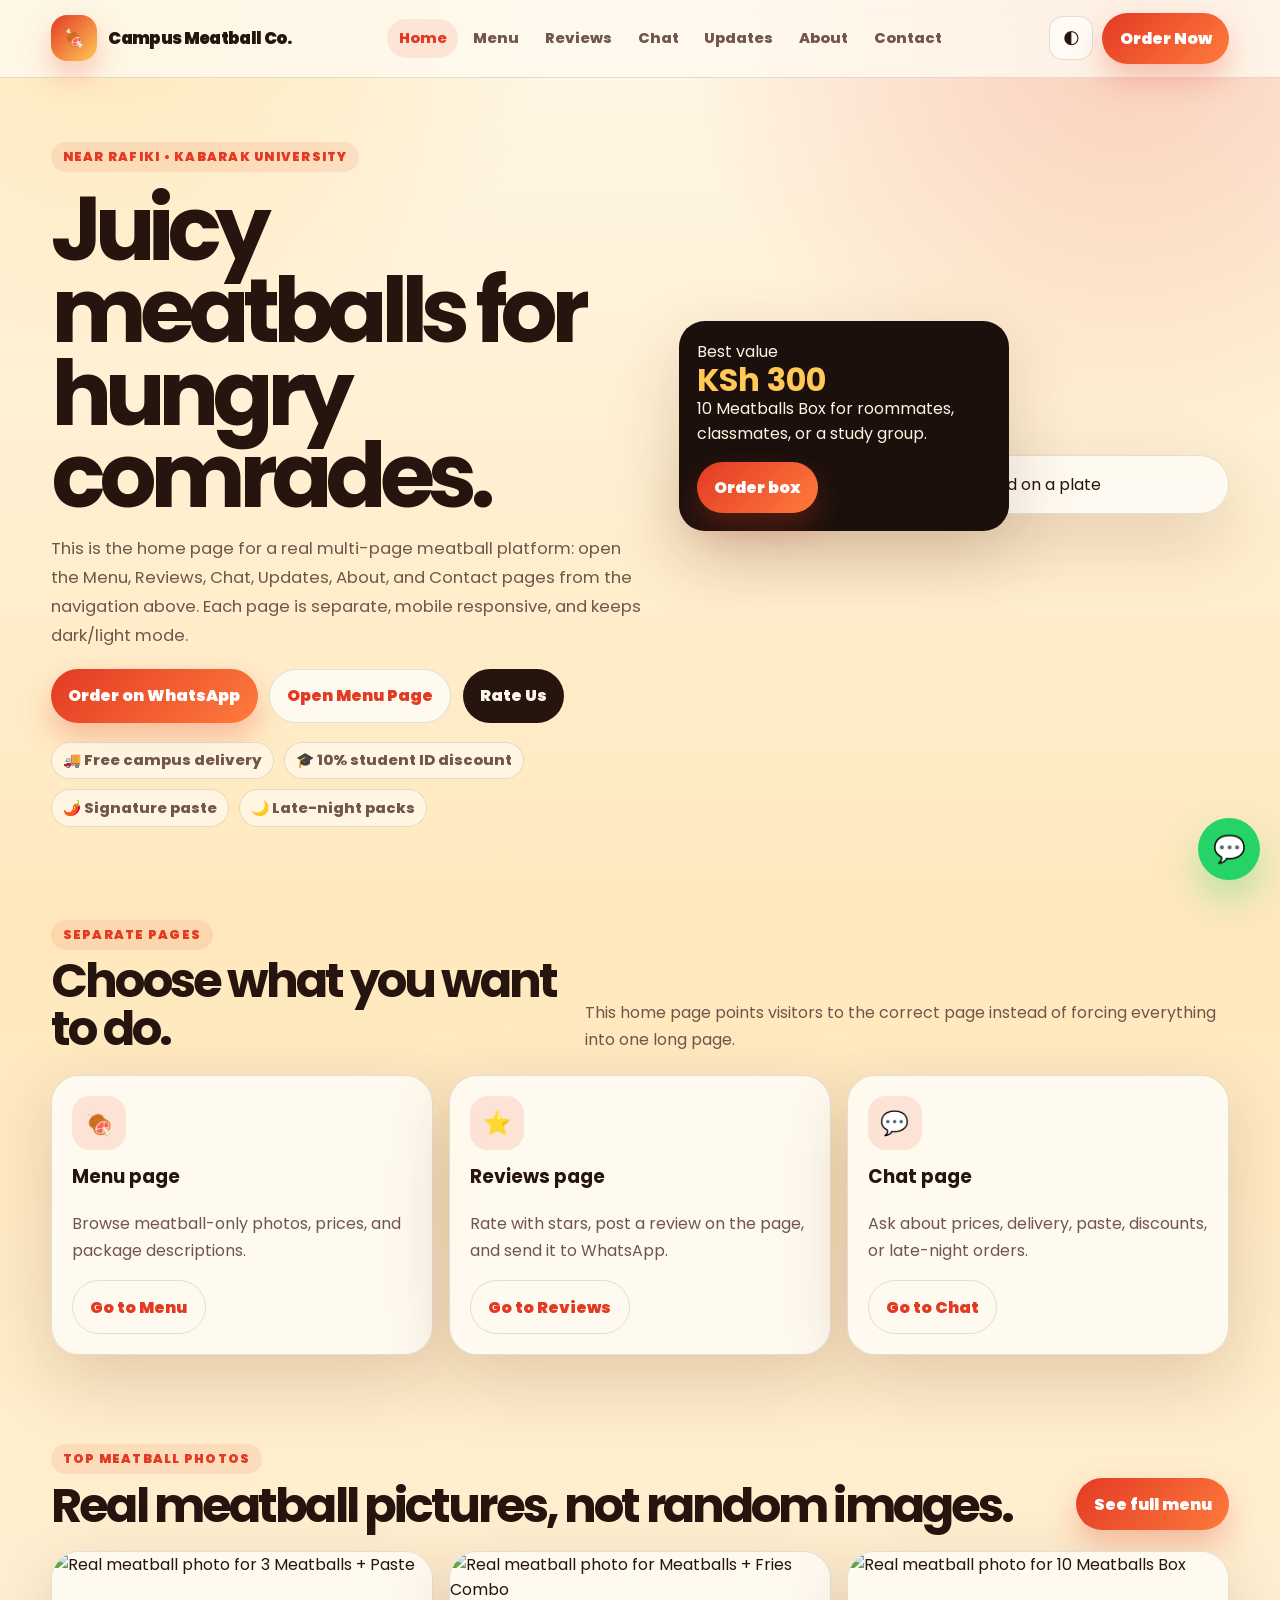
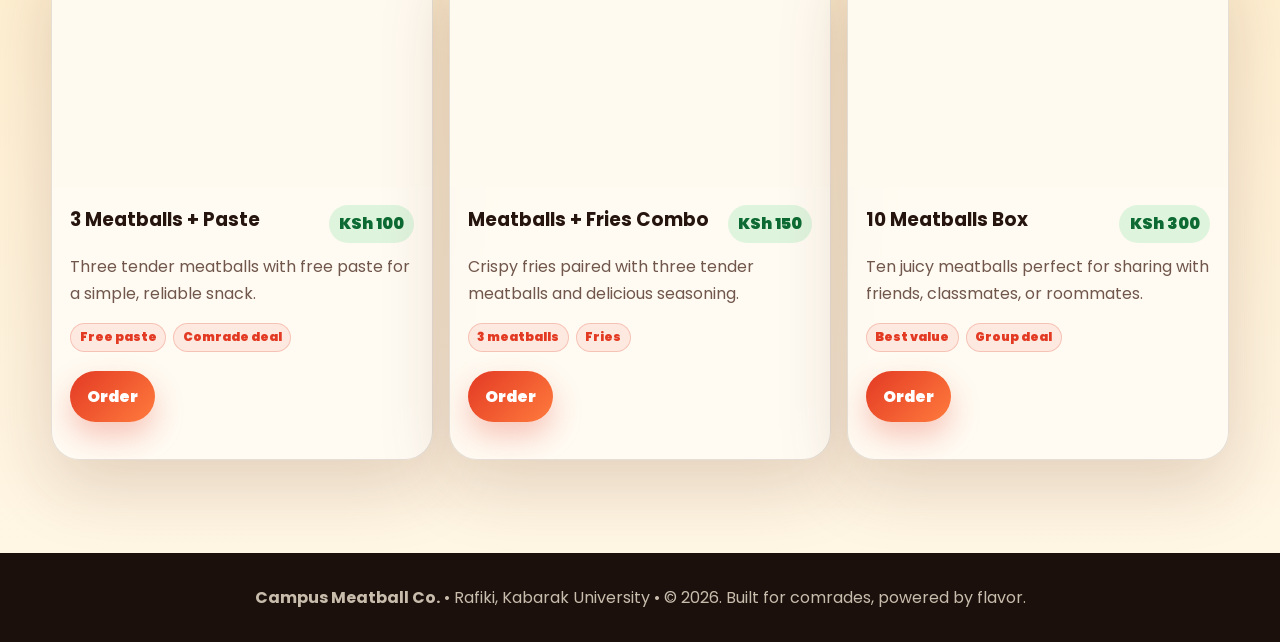
==== commit a5eb6e34: "Make meatball site truly multipage with photo assets" ====
--- a/index.html
+++ b/index.html
@@ -4,978 +4,79 @@
   <meta charset="UTF-8" />
   <meta name="viewport" content="width=device-width, initial-scale=1.0" />
   <title>Campus Meatball Co. | Rafiki, Kabarak University</title>
-  <meta name="description" content="Affordable student meatballs near Rafiki, Kabarak University. Order campus delivery, read reviews, chat with us, and get meal recommendations." />
-  <meta name="keywords" content="meatballs, Kabarak University, Rafiki, student food, campus delivery, comrade prices" />
+  <meta name="description" content="Affordable meatballs near Rafiki, Kabarak University with reviews, chat, recommendations, and free campus delivery." />
   <meta name="author" content="Campus Meatball Co." />
-
-  <meta property="og:title" content="Campus Meatball Co. - Meatballs for Kabarak Comrades" />
-  <meta property="og:description" content="Hot meatballs, friendly comrade prices, free campus delivery, reviews, chat, recommendations, and business updates." />
-  <meta property="og:image" content="https://images.unsplash.com/photo-1529042410759-befb1204b468?auto=format&fit=crop&w=1200&q=80" />
+  <meta property="og:title" content="Campus Meatball Co. | Rafiki, Kabarak University" />
+  <meta property="og:description" content="Affordable meatballs near Rafiki, Kabarak University with reviews, chat, recommendations, and free campus delivery." />
+  <meta property="og:image" content="https://upload.wikimedia.org/wikipedia/commons/a/a4/Swedish_meatballs.jpg" />
   <meta property="og:type" content="website" />
-
   <link rel="preconnect" href="https://fonts.googleapis.com" />
   <link rel="preconnect" href="https://fonts.gstatic.com" crossorigin />
   <link href="https://fonts.googleapis.com/css2?family=Poppins:wght@400;500;600;700;800;900&display=swap" rel="stylesheet" />
-
-  <style>
-    :root {
-      --charcoal: #18110d;
-      --charcoal-2: #2a1710;
-      --tomato: #ef3f2d;
-      --tomato-dark: #b82016;
-      --gold: #ffbd45;
-      --cream: #fff4dc;
-      --paper: #fffaf0;
-      --green: #22c55e;
-      --muted: #745f55;
-      --text: #2b1710;
-      --white: #ffffff;
-      --card: rgba(255, 250, 240, 0.9);
-      --border: rgba(43, 23, 16, 0.12);
-      --shadow: 0 24px 70px rgba(42, 23, 16, 0.18);
-      --radius: 28px;
-    }
-
-    * { box-sizing: border-box; }
-
-    html { scroll-behavior: smooth; }
-
-    body {
-      margin: 0;
-      font-family: "Poppins", system-ui, -apple-system, BlinkMacSystemFont, "Segoe UI", sans-serif;
-      color: var(--text);
-      background:
-        radial-gradient(circle at 10% 0%, rgba(255, 189, 69, 0.35), transparent 32rem),
-        radial-gradient(circle at 85% 8%, rgba(239, 63, 45, 0.2), transparent 28rem),
-        linear-gradient(180deg, #fff8e8 0%, #fff1d0 42%, #fffaf0 100%);
-      min-height: 100vh;
-    }
-
-    body.nav-open { overflow: hidden; }
-
-    a { color: inherit; text-decoration: none; }
-    img { max-width: 100%; display: block; }
-
-    .container { width: min(1180px, 92vw); margin: 0 auto; }
-
-    .site-header {
-      position: sticky;
-      top: 0;
-      z-index: 50;
-      backdrop-filter: blur(18px);
-      background: rgba(255, 250, 240, 0.82);
-      border-bottom: 1px solid rgba(43, 23, 16, 0.08);
-    }
-
-    .header-inner {
-      display: flex;
-      align-items: center;
-      justify-content: space-between;
-      gap: 1rem;
-      padding: 0.75rem 0;
-    }
-
-    .brand {
-      display: inline-flex;
-      align-items: center;
-      gap: 0.7rem;
-      font-weight: 900;
-      letter-spacing: -0.04em;
-      font-size: 1.08rem;
-    }
-
-    .brand-mark {
-      width: 46px;
-      height: 46px;
-      display: grid;
-      place-items: center;
-      border-radius: 16px;
-      background: linear-gradient(135deg, var(--tomato), var(--gold));
-      box-shadow: 0 12px 28px rgba(239, 63, 45, 0.3);
-      color: var(--white);
-      font-size: 1.35rem;
-    }
-
-    .nav-links {
-      display: flex;
-      align-items: center;
-      justify-content: center;
-      gap: 0.2rem;
-    }
-
-    .nav-links a {
-      padding: 0.58rem 0.75rem;
-      border-radius: 999px;
-      font-size: 0.92rem;
-      font-weight: 700;
-      color: #5d4035;
-      transition: 0.2s ease;
-    }
-
-    .nav-links a:hover,
-    .nav-links a:focus-visible {
-      color: var(--tomato-dark);
-      background: rgba(239, 63, 45, 0.1);
-      outline: none;
-    }
-
-    .header-actions { display: flex; gap: 0.55rem; align-items: center; }
-
-    .menu-toggle {
-      display: none;
-      border: 0;
-      background: var(--charcoal);
-      color: var(--white);
-      width: 44px;
-      height: 44px;
-      border-radius: 14px;
-      font-size: 1.2rem;
-      cursor: pointer;
-    }
-
-    .btn {
-      display: inline-flex;
-      align-items: center;
-      justify-content: center;
-      gap: 0.45rem;
-      border: 0;
-      border-radius: 999px;
-      padding: 0.78rem 1.08rem;
-      font: inherit;
-      font-weight: 800;
-      cursor: pointer;
-      transition: transform 0.2s ease, box-shadow 0.2s ease, filter 0.2s ease;
-      white-space: nowrap;
-    }
-
-    .btn:hover { transform: translateY(-2px); filter: brightness(1.03); }
-    .btn-primary { background: linear-gradient(135deg, var(--tomato), #ff7a3d); color: var(--white); box-shadow: 0 14px 30px rgba(239, 63, 45, 0.28); }
-    .btn-dark { background: var(--charcoal); color: var(--white); }
-    .btn-light { background: var(--paper); color: var(--tomato-dark); border: 1px solid var(--border); }
-    .btn-whatsapp { background: #25d366; color: #092615; }
-
-    .hero {
-      display: grid;
-      grid-template-columns: minmax(0, 1.05fr) minmax(320px, 0.95fr);
-      gap: 2.2rem;
-      align-items: center;
-      padding: 4.2rem 0 3.2rem;
-    }
-
-    .eyebrow {
-      display: inline-flex;
-      align-items: center;
-      gap: 0.45rem;
-      padding: 0.38rem 0.72rem;
-      border-radius: 999px;
-      background: rgba(239, 63, 45, 0.1);
-      color: var(--tomato-dark);
-      font-size: 0.82rem;
-      font-weight: 900;
-      text-transform: uppercase;
-      letter-spacing: 0.08em;
-    }
-
-    h1, h2, h3, p { margin-top: 0; }
-
-    h1 {
-      margin: 1rem 0 1rem;
-      font-size: clamp(2.6rem, 7vw, 5.9rem);
-      line-height: 0.92;
-      letter-spacing: -0.08em;
-      color: var(--charcoal);
-    }
-
-    .hero-lede {
-      max-width: 62ch;
-      color: #65483d;
-      line-height: 1.75;
-      font-size: 1.04rem;
-      margin-bottom: 1.3rem;
-    }
-
-    .hero-actions { display: flex; flex-wrap: wrap; gap: 0.7rem; margin-bottom: 1.2rem; }
-
-    .trust-row {
-      display: flex;
-      flex-wrap: wrap;
-      gap: 0.65rem;
-      color: #6f4d40;
-      font-weight: 700;
-      font-size: 0.92rem;
-    }
-
-    .trust-row span {
-      display: inline-flex;
-      align-items: center;
-      gap: 0.35rem;
-      padding: 0.45rem 0.68rem;
-      background: rgba(255, 255, 255, 0.55);
-      border: 1px solid rgba(43, 23, 16, 0.08);
-      border-radius: 999px;
-    }
-
-    .hero-media {
-      position: relative;
-      min-height: 560px;
-    }
-
-    .hero-photo {
-      position: absolute;
-      inset: 0 0 80px 48px;
-      border-radius: 44px;
-      overflow: hidden;
-      box-shadow: var(--shadow);
-      border: 10px solid rgba(255, 255, 255, 0.56);
-      transform: rotate(2deg);
-    }
-
-    .hero-photo img { width: 100%; height: 100%; object-fit: cover; }
-
-    .deal-card {
-      position: absolute;
-      left: 0;
-      bottom: 0;
-      width: min(340px, 92%);
-      background: var(--charcoal);
-      color: var(--cream);
-      border-radius: 30px;
-      padding: 1.2rem;
-      box-shadow: 0 22px 50px rgba(24, 17, 13, 0.38);
-    }
-
-    .deal-card strong { display: block; font-size: 2.2rem; color: var(--gold); line-height: 1; }
-    .deal-card p { color: rgba(255, 244, 220, 0.82); line-height: 1.55; margin: 0.7rem 0 1rem; }
-
-    .floating-badge {
-      position: absolute;
-      top: 30px;
-      right: -8px;
-      background: var(--gold);
-      color: var(--charcoal);
-      border-radius: 22px;
-      padding: 0.85rem 1rem;
-      font-weight: 900;
-      box-shadow: 0 16px 34px rgba(255, 189, 69, 0.35);
-      transform: rotate(-5deg);
-    }
-
-    .section { padding: 3rem 0; }
-    .section-head { display: flex; align-items: end; justify-content: space-between; gap: 1rem; margin-bottom: 1.4rem; }
-    .section-kicker { color: var(--tomato-dark); font-size: 0.78rem; font-weight: 900; letter-spacing: 0.11em; text-transform: uppercase; margin-bottom: 0.35rem; }
-    .section-title { margin: 0; font-size: clamp(1.8rem, 4vw, 3rem); letter-spacing: -0.06em; color: var(--charcoal); line-height: 1; }
-    .section-sub { color: var(--muted); line-height: 1.7; max-width: 66ch; margin: 0; }
-
-    .grid-3 { display: grid; grid-template-columns: repeat(3, minmax(0, 1fr)); gap: 1rem; }
-    .grid-2 { display: grid; grid-template-columns: repeat(2, minmax(0, 1fr)); gap: 1rem; }
-
-    .card {
-      background: var(--card);
-      border: 1px solid var(--border);
-      border-radius: var(--radius);
-      padding: 1.25rem;
-      box-shadow: var(--shadow);
-    }
-
-    .feature-card { min-height: 100%; }
-    .feature-card .icon { width: 54px; height: 54px; display: grid; place-items: center; border-radius: 18px; background: rgba(239, 63, 45, 0.11); font-size: 1.5rem; margin-bottom: 0.8rem; }
-    .feature-card h3 { color: var(--charcoal); margin-bottom: 0.45rem; }
-    .feature-card p { color: var(--muted); line-height: 1.7; margin-bottom: 0; }
-
-    .menu-card { overflow: hidden; padding: 0; background: #fffdf7; }
-    .menu-card img { width: 100%; height: 210px; object-fit: cover; }
-    .menu-body { padding: 1.1rem; }
-    .menu-top { display: flex; justify-content: space-between; gap: 1rem; align-items: start; margin-bottom: 0.5rem; }
-    .price { display: inline-flex; align-items: center; padding: 0.4rem 0.65rem; border-radius: 999px; background: rgba(34, 197, 94, 0.12); color: #137a38; font-weight: 900; white-space: nowrap; }
-    .menu-card h3 { margin-bottom: 0.25rem; color: var(--charcoal); }
-    .menu-card p { color: var(--muted); line-height: 1.65; font-size: 0.94rem; }
-    .tags { display: flex; flex-wrap: wrap; gap: 0.4rem; }
-    .tag { border: 1px solid rgba(239, 63, 45, 0.2); color: var(--tomato-dark); background: rgba(239, 63, 45, 0.08); border-radius: 999px; padding: 0.28rem 0.55rem; font-size: 0.76rem; font-weight: 800; }
-
-    .recommendation-panel {
-      display: grid;
-      grid-template-columns: 0.9fr 1.1fr;
-      gap: 1rem;
-      align-items: stretch;
-    }
-
-    .recommendation-panel form { display: grid; gap: 0.9rem; }
-    label { display: grid; gap: 0.35rem; color: #6f4d40; font-weight: 800; font-size: 0.9rem; }
-    select, input, textarea {
-      width: 100%;
-      border: 1px solid rgba(43, 23, 16, 0.16);
-      border-radius: 16px;
-      padding: 0.85rem 0.95rem;
-      background: rgba(255, 255, 255, 0.86);
-      color: var(--text);
-      font: inherit;
-      outline: none;
-    }
-
-    select:focus, input:focus, textarea:focus { border-color: var(--tomato); box-shadow: 0 0 0 4px rgba(239, 63, 45, 0.12); }
-
-    .recommendation-result {
-      min-height: 100%;
-      display: grid;
-      align-content: center;
-      background:
-        linear-gradient(135deg, rgba(24, 17, 13, 0.88), rgba(93, 36, 20, 0.88)),
-        url("https://images.unsplash.com/photo-1551183053-bf91a1d81141?auto=format&fit=crop&w=1000&q=80") center/cover;
-      color: var(--cream);
-      border-radius: var(--radius);
-      padding: 1.35rem;
-      box-shadow: var(--shadow);
-    }
-
-    .recommendation-result h3 { color: var(--gold); font-size: 1.6rem; margin-bottom: 0.4rem; }
-    .recommendation-result p { color: rgba(255, 244, 220, 0.86); line-height: 1.7; }
-
-    .review-list { display: grid; gap: 0.8rem; }
-    .review { background: rgba(255, 255, 255, 0.72); border: 1px solid var(--border); border-radius: 20px; padding: 1rem; }
-    .review strong { color: var(--charcoal); }
-    .stars { color: #f59e0b; letter-spacing: 0.06em; }
-    .review p { color: var(--muted); margin: 0.45rem 0 0; line-height: 1.65; }
-
-    .chat-shell { overflow: hidden; padding: 0; }
-    .chat-header { display: flex; align-items: center; justify-content: space-between; padding: 1rem; background: var(--charcoal); color: var(--cream); }
-    .status { display: inline-flex; align-items: center; gap: 0.35rem; color: #bbf7d0; font-weight: 800; font-size: 0.85rem; }
-    .status::before { content: ""; width: 9px; height: 9px; border-radius: 999px; background: var(--green); box-shadow: 0 0 0 5px rgba(34, 197, 94, 0.16); }
-    .chat-messages { padding: 1rem; display: grid; gap: 0.75rem; max-height: 330px; overflow: auto; }
-    .bubble { width: fit-content; max-width: 86%; padding: 0.75rem 0.9rem; border-radius: 18px; line-height: 1.5; font-size: 0.94rem; }
-    .bubble.bot { background: #fff2d2; color: var(--text); border-bottom-left-radius: 6px; }
-    .bubble.user { margin-left: auto; background: var(--tomato); color: var(--white); border-bottom-right-radius: 6px; }
-    .chat-form { display: flex; gap: 0.5rem; padding: 1rem; border-top: 1px solid var(--border); }
-    .chat-form input { border-radius: 999px; }
-
-    .news-card { display: grid; gap: 0.55rem; }
-    .news-date { color: var(--tomato-dark); font-weight: 900; font-size: 0.82rem; }
-    .news-card p { color: var(--muted); line-height: 1.7; margin-bottom: 0; }
-
-    .about-band {
-      display: grid;
-      grid-template-columns: 1fr 1fr;
-      gap: 1rem;
-      align-items: center;
-      background: var(--charcoal);
-      color: var(--cream);
-      border-radius: 36px;
-      overflow: hidden;
-      box-shadow: var(--shadow);
-    }
-
-    .about-band img { height: 100%; width: 100%; object-fit: cover; min-height: 410px; }
-    .about-copy { padding: 2rem; }
-    .about-copy h2 { font-size: clamp(1.9rem, 4vw, 3.4rem); line-height: 1; letter-spacing: -0.07em; margin-bottom: 0.8rem; color: var(--gold); }
-    .about-copy p, .about-copy li { color: rgba(255, 244, 220, 0.84); line-height: 1.75; }
-    .about-copy ul { padding-left: 1.15rem; margin-bottom: 1.2rem; }
-
-    .contact-strip {
-      display: grid;
-      grid-template-columns: 1.05fr 0.95fr;
-      gap: 1rem;
-      align-items: start;
-    }
-
-    .contact-methods { display: grid; gap: 0.65rem; }
-    .contact-method {
-      display: flex;
-      gap: 0.75rem;
-      align-items: center;
-      padding: 0.85rem;
-      border-radius: 20px;
-      background: rgba(255, 255, 255, 0.66);
-      border: 1px solid var(--border);
-      font-weight: 800;
-    }
-
-    .contact-method span:first-child { width: 38px; height: 38px; display: grid; place-items: center; border-radius: 14px; background: rgba(239, 63, 45, 0.1); }
-
-    .footer {
-      margin-top: 3rem;
-      padding: 2rem 0;
-      background: var(--charcoal);
-      color: rgba(255, 244, 220, 0.74);
-      text-align: center;
-    }
-
-    .floating-whatsapp {
-      position: fixed;
-      right: 20px;
-      bottom: 20px;
-      z-index: 60;
-      width: 62px;
-      height: 62px;
-      border-radius: 50%;
-      display: grid;
-      place-items: center;
-      background: #25d366;
-      color: #062d16;
-      font-size: 1.65rem;
-      box-shadow: 0 18px 38px rgba(37, 211, 102, 0.34);
-    }
-
-    @media (max-width: 1020px) {
-      .hero, .recommendation-panel, .about-band, .contact-strip { grid-template-columns: 1fr; }
-      .hero-media { min-height: 470px; }
-      .hero-photo { inset: 0 0 70px 28px; }
-      .grid-3 { grid-template-columns: repeat(2, minmax(0, 1fr)); }
-      .section-head { align-items: start; flex-direction: column; }
-    }
-
-    @media (max-width: 780px) {
-      .menu-toggle { display: grid; place-items: center; }
-      .nav-links {
-        position: fixed;
-        inset: 74px 4vw auto;
-        display: none;
-        flex-direction: column;
-        align-items: stretch;
-        background: rgba(255, 250, 240, 0.98);
-        border: 1px solid var(--border);
-        border-radius: 24px;
-        padding: 0.7rem;
-        box-shadow: var(--shadow);
-      }
-      .nav-links.show { display: flex; }
-      .nav-links a { padding: 0.85rem 1rem; }
-      .header-actions .btn-primary { display: none; }
-      .grid-3, .grid-2 { grid-template-columns: 1fr; }
-      h1 { font-size: clamp(2.7rem, 16vw, 4.4rem); }
-      .hero { padding-top: 2.7rem; }
-      .hero-photo { left: 0; transform: none; }
-      .floating-badge { right: 12px; }
-      .chat-form { flex-direction: column; }
-    }
-  </style>
+  <link rel="stylesheet" href="assets/meatball.css" />
 </head>
 <body>
   <header class="site-header">
     <div class="container header-inner">
-      <a class="brand" href="#home" aria-label="Campus Meatball Co. home">
-        <span class="brand-mark">🍖</span>
-        <span>Campus Meatball Co.</span>
-      </a>
-
-      <nav class="nav-links" id="navLinks" aria-label="Main navigation">
-        <a href="#menu">Menu</a>
-        <a href="#recommend">Recommendations</a>
-        <a href="#reviews">Reviews</a>
-        <a href="#chat">Chat</a>
-        <a href="#news">Updates</a>
-        <a href="#about">About</a>
-        <a href="#contact">Contact</a>
+      <a class="brand" href="index.html" aria-label="Campus Meatball Co. home"><span class="brand-mark">🍖</span><span>Campus Meatball Co.</span></a>
+      <nav class="nav-links" data-nav-links aria-label="Main navigation">
+        <a href="index.html" class="active">Home</a>
+        <a href="menu.html">Menu</a>
+        <a href="reviews.html">Reviews</a>
+        <a href="chat.html">Chat</a>
+        <a href="updates.html">Updates</a>
+        <a href="about.html">About</a>
+        <a href="contact.html">Contact</a>
       </nav>
       <div class="header-actions">
-        <a class="btn btn-primary" href="https://wa.me/254701279476?text=Hi%20Campus%20Meatball%20Co.%2C%20I%20want%20to%20order" target="_blank" rel="noopener noreferrer">Order Now</a>
-        <button class="menu-toggle" id="menuToggle" type="button" aria-label="Open menu">☰</button>
+        <button class="theme-toggle" data-theme-toggle type="button" aria-label="Toggle dark or light mode">🌓</button>
+        <a class="btn btn-primary" data-order="3 Meatballs + Paste — KSh 100">Order Now</a>
+        <button class="menu-toggle" data-menu-toggle type="button" aria-label="Open menu">☰</button>
       </div>
     </div>
   </header>
 
-  <main id="home">
+  <main>
     <section class="container hero">
-      <div>
-        <span class="eyebrow">Near Rafiki • Kabarak University</span>
-        <h1>Juicy meatballs for hungry comrades.</h1>
-        <p class="hero-lede">
-          A student-focused food spot serving hot, well-seasoned meatballs at comrade prices, with free delivery around campus, 10% off for student ID holders, and extra paste for serious sauce lovers.
-        </p>
-        <div class="hero-actions">
-          <a class="btn btn-primary" href="https://wa.me/254701279476?text=Hi%2C%20I%20want%20to%20order%20meatballs%20near%20Kabarak" target="_blank" rel="noopener noreferrer">Order on WhatsApp</a>
-          <a class="btn btn-light" href="#menu">View Menu</a>
-          <a class="btn btn-dark" href="#chat">Ask a Question</a>
+      <div class="hero-grid">
+        <div>
+          <span class="eyebrow">Near Rafiki • Kabarak University</span>
+          <h1>Juicy meatballs for hungry comrades.</h1>
+          <p class="lede">This is the home page for a real multi-page meatball platform: open the Menu, Reviews, Chat, Updates, About, and Contact pages from the navigation above. Each page is separate, mobile responsive, and keeps dark/light mode.</p>
+          <div class="hero-actions"><a class="btn btn-primary" data-order="3 Meatballs + Paste — KSh 100">Order on WhatsApp</a><a class="btn btn-light" href="menu.html">Open Menu Page</a><a class="btn btn-dark" href="reviews.html">Rate Us</a></div>
+          <div class="trust-row"><span>🚚 Free campus delivery</span><span>🎓 10% student ID discount</span><span>🌶️ Signature paste</span><span>🌙 Late-night packs</span></div>
         </div>
-        <div class="trust-row" aria-label="Business highlights">
-          <span>🚚 Free campus delivery</span>
-          <span>🎓 10% student ID discount</span>
-          <span>🌶️ Signature paste</span>
-          <span>🌙 Late-night packs</span>
-        </div>
+        <div class="hero-card"><img src="https://upload.wikimedia.org/wikipedia/commons/a/a4/Swedish_meatballs.jpg" alt="Real photo of saucy meatballs served on a plate" /><article class="deal-card"><span>Best value</span><strong>KSh 300</strong><p>10 Meatballs Box for roommates, classmates, or a study group.</p><a class="btn btn-primary" data-order="10 Meatballs Box — KSh 300">Order box</a></article></div>
       </div>
-
-      <div class="hero-media" aria-label="Fresh meatball meal photography">
-        <div class="hero-photo">
-          <img src="https://images.unsplash.com/photo-1529042410759-befb1204b468?auto=format&fit=crop&w=1100&q=85" alt="A bowl of saucy meatballs served hot" />
-        </div>
-        <div class="floating-badge">Comrade prices<br />from KSh 40</div>
-        <article class="deal-card">
-          <span>Best value</span>
-          <strong>KSh 300</strong>
-          <p>10 Meatballs Box for sharing with roommates, classmates, or your study group.</p>
-          <a class="btn btn-primary" href="#menu">See deals</a>
+    </section>
+    <section class="container section">
+      <div class="section-head"><div><span class="section-kicker">Separate pages</span><h2 class="section-title">Choose what you want to do.</h2></div><p class="section-sub">This home page points visitors to the correct page instead of forcing everything into one long page.</p></div>
+      <div class="grid-3">
+        <article class="card feature-card"><div class="icon">🍖</div><h3>Menu page</h3><p>Browse meatball-only photos, prices, and package descriptions.</p><a class="btn btn-light" href="menu.html">Go to Menu</a></article>
+        <article class="card feature-card"><div class="icon">⭐</div><h3>Reviews page</h3><p>Rate with stars, post a review on the page, and send it to WhatsApp.</p><a class="btn btn-light" href="reviews.html">Go to Reviews</a></article>
+        <article class="card feature-card"><div class="icon">💬</div><h3>Chat page</h3><p>Ask about prices, delivery, paste, discounts, or late-night orders.</p><a class="btn btn-light" href="chat.html">Go to Chat</a></article>
+      </div>
+    </section>
+    <section class="container section">
+      <div class="section-head"><div><span class="section-kicker">Top meatball photos</span><h2 class="section-title">Real meatball pictures, not random images.</h2></div><a class="btn btn-primary" href="menu.html">See full menu</a></div>
+      <div class="grid-3">
+        <article class="card menu-card">
+          <img src="https://upload.wikimedia.org/wikipedia/commons/3/3e/Swedish_Meatballs.jpg" alt="Real meatball photo for 3 Meatballs + Paste" loading="lazy" />
+          <div class="menu-body"><div class="menu-top"><h3>3 Meatballs + Paste</h3><span class="price">KSh 100</span></div><p>Three tender meatballs with free paste for a simple, reliable snack.</p><div class="tags"><span class="tag">Free paste</span><span class="tag">Comrade deal</span></div><div class="hero-actions"><a class="btn btn-primary" data-order="3 Meatballs + Paste — KSh 100">Order</a></div></div>
+        </article>
+        <article class="card menu-card">
+          <img src="https://upload.wikimedia.org/wikipedia/commons/1/12/Stouffer%27s_cooked_Swedish_Meatballs%2C_June_2018.jpg" alt="Real meatball photo for Meatballs + Fries Combo" loading="lazy" />
+          <div class="menu-body"><div class="menu-top"><h3>Meatballs + Fries Combo</h3><span class="price">KSh 150</span></div><p>Crispy fries paired with three tender meatballs and delicious seasoning.</p><div class="tags"><span class="tag">3 meatballs</span><span class="tag">Fries</span></div><div class="hero-actions"><a class="btn btn-primary" data-order="Meatballs + Fries Combo — KSh 150">Order</a></div></div>
+        </article>
+        <article class="card menu-card">
+          <img src="https://upload.wikimedia.org/wikipedia/commons/a/a4/Swedish_Meatballs_2.jpg" alt="Real meatball photo for 10 Meatballs Box" loading="lazy" />
+          <div class="menu-body"><div class="menu-top"><h3>10 Meatballs Box</h3><span class="price">KSh 300</span></div><p>Ten juicy meatballs perfect for sharing with friends, classmates, or roommates.</p><div class="tags"><span class="tag">Best value</span><span class="tag">Group deal</span></div><div class="hero-actions"><a class="btn btn-primary" data-order="10 Meatballs Box — KSh 300">Order</a></div></div>
         </article>
       </div>
     </section>
-
-    <section class="container section" id="platform">
-      <div class="section-head">
-        <div>
-          <p class="section-kicker">Your starter platform</p>
-          <h2 class="section-title">More than a menu — a customer hub.</h2>
-        </div>
-        <p class="section-sub">This website is built like a professional launch platform: customers can discover meals, get recommendations, leave reviews, chat quickly, and follow business updates as you grow.</p>
-      </div>
-      <div class="grid-3">
-        <article class="card feature-card">
-          <div class="icon">⭐</div>
-          <h3>Reviews</h3>
-          <p>Collect social proof from classmates, show star ratings, and make new buyers trust the food before ordering.</p>
-        </article>
-        <article class="card feature-card">
-          <div class="icon">💬</div>
-          <h3>Chats</h3>
-          <p>A quick chat box gives instant answers and pushes serious orders to WhatsApp using your phone number.</p>
-        </article>
-        <article class="card feature-card">
-          <div class="icon">🧠</div>
-          <h3>Recommendations</h3>
-          <p>Students choose their budget, hunger level, and vibe, then the site recommends the best pack.</p>
-        </article>
-      </div>
-    </section>
-
-    <section class="container section" id="menu">
-      <div class="section-head">
-        <div>
-          <p class="section-kicker">Menu and prices</p>
-          <h2 class="section-title">Affordable, filling, campus-ready.</h2>
-        </div>
-        <p class="section-sub">Prices are clear and student-friendly. Every offer can be updated later when ingredient costs change or the online ordering platform is launched.</p>
-      </div>
-
-      <div class="grid-3">
-        <article class="card menu-card">
-          <img src="https://images.unsplash.com/photo-1604909052743-94e838986d24?auto=format&fit=crop&w=900&q=80" alt="Single meatball snack" />
-          <div class="menu-body">
-            <div class="menu-top"><h3>Single Meatball</h3><span class="price">KSh 40</span></div>
-            <p>One juicy meatball, served hot for a quick snack between classes.</p>
-            <div class="tags"><span class="tag">Quick bite</span><span class="tag">Budget</span></div>
-          </div>
-        </article>
-
-        <article class="card menu-card">
-          <img src="https://images.unsplash.com/photo-1529692236671-f1f6cf9683ba?auto=format&fit=crop&w=900&q=80" alt="Three meatballs with sauce" />
-          <div class="menu-body">
-            <div class="menu-top"><h3>3 Meatballs + Paste</h3><span class="price">KSh 100</span></div>
-            <p>Three tender meatballs with free paste for a simple, reliable snack.</p>
-            <div class="tags"><span class="tag">Free paste</span><span class="tag">Popular</span></div>
-          </div>
-        </article>
-
-        <article class="card menu-card">
-          <img src="https://images.unsplash.com/photo-1606755962773-d324e0a13086?auto=format&fit=crop&w=900&q=80" alt="Five meatballs served with paste" />
-          <div class="menu-body">
-            <div class="menu-top"><h3>5 Meatball Chill Pack</h3><span class="price">KSh 160</span></div>
-            <p>Five juicy, well-seasoned meatballs served hot with signature paste.</p>
-            <div class="tags"><span class="tag">Filling</span><span class="tag">Student favorite</span></div>
-          </div>
-        </article>
-
-        <article class="card menu-card">
-          <img src="https://images.unsplash.com/photo-1549931319-a545dcf3bc73?auto=format&fit=crop&w=900&q=80" alt="Fresh bread with meatballs" />
-          <div class="menu-body">
-            <div class="menu-top"><h3>Meatballs + Bread</h3><span class="price">KSh 120</span></div>
-            <p>Three meatballs served with fresh bread and flavorful paste to keep you energized.</p>
-            <div class="tags"><span class="tag">Meal deal</span><span class="tag">3 meatballs</span></div>
-          </div>
-        </article>
-
-        <article class="card menu-card">
-          <img src="https://images.unsplash.com/photo-1573080496219-bb080dd4f877?auto=format&fit=crop&w=900&q=80" alt="Fries served hot" />
-          <div class="menu-body">
-            <div class="menu-top"><h3>Meatballs + Fries</h3><span class="price">KSh 150</span></div>
-            <p>Crispy fries paired with three tender meatballs: flavor, value, and profit-smart portions.</p>
-            <div class="tags"><span class="tag">3 meatballs</span><span class="tag">Combo</span></div>
-          </div>
-        </article>
-
-        <article class="card menu-card">
-          <img src="https://images.unsplash.com/photo-1544145945-f90425340c7e?auto=format&fit=crop&w=900&q=80" alt="Refreshing drink beside a meal" />
-          <div class="menu-body">
-            <div class="menu-top"><h3>Late Night Study Pack</h3><span class="price">KSh 180</span></div>
-            <p>Juicy meatballs, a filling side, and a refreshing drink for revision nights.</p>
-            <div class="tags"><span class="tag">Includes drink</span><span class="tag">Night fuel</span></div>
-          </div>
-        </article>
-
-        <article class="card menu-card">
-          <img src="https://images.unsplash.com/photo-1472476443507-c7a5948772fc?auto=format&fit=crop&w=900&q=80" alt="Extra sauce served in a small bowl" />
-          <div class="menu-body">
-            <div class="menu-top"><h3>Extra Paste</h3><span class="price">KSh 10</span></div>
-            <p>Love the sauce? Add extra paste for a richer, spicier flavor experience.</p>
-            <div class="tags"><span class="tag">Add-on</span><span class="tag">Saucy</span></div>
-          </div>
-        </article>
-
-        <article class="card menu-card">
-          <img src="https://images.unsplash.com/photo-1539136788836-5699e78bfc75?auto=format&fit=crop&w=900&q=80" alt="Food box ready for sharing" />
-          <div class="menu-body">
-            <div class="menu-top"><h3>10 Meatballs Box</h3><span class="price">KSh 300</span></div>
-            <p>The ultimate group deal: ten juicy meatballs for friends, classmates, or solo champions.</p>
-            <div class="tags"><span class="tag">Best value</span><span class="tag">Shareable</span></div>
-          </div>
-        </article>
-
-        <article class="card menu-card">
-          <img src="https://images.unsplash.com/photo-1544025162-d76694265947?auto=format&fit=crop&w=900&q=80" alt="Meal prepared for delivery" />
-          <div class="menu-body">
-            <div class="menu-top"><h3>Student ID Discount</h3><span class="price">10% off</span></div>
-            <p>Show a valid student ID and save on selected orders while the launch promo lasts.</p>
-            <div class="tags"><span class="tag">Promo</span><span class="tag">Campus only</span></div>
-          </div>
-        </article>
-      </div>
-    </section>
-
-    <section class="container section" id="recommend">
-      <div class="section-head">
-        <div>
-          <p class="section-kicker">Meal finder</p>
-          <h2 class="section-title">Not sure what to order?</h2>
-        </div>
-        <p class="section-sub">Use the recommendation tool to match a student budget with the right meal. It is simple now, but ready to become a smarter online ordering feature later.</p>
-      </div>
-
-      <div class="recommendation-panel">
-        <form class="card" id="recommendationForm">
-          <label>
-            Your budget
-            <select id="budget">
-              <option value="100">KSh 100 or less</option>
-              <option value="160">Around KSh 160</option>
-              <option value="180">KSh 180 and above</option>
-              <option value="300">Group order</option>
-            </select>
-          </label>
-          <label>
-            Hunger level
-            <select id="hunger">
-              <option value="snack">Just a snack</option>
-              <option value="meal">I need a meal</option>
-              <option value="study">Late-night study fuel</option>
-              <option value="share">Sharing with friends</option>
-            </select>
-          </label>
-          <label>
-            Sauce mood
-            <select id="sauce">
-              <option value="normal">Normal paste</option>
-              <option value="extra">Extra paste</option>
-            </select>
-          </label>
-          <button class="btn btn-primary" type="submit">Recommend my meal</button>
-        </form>
-
-        <article class="recommendation-result" id="recommendationResult" aria-live="polite">
-          <p class="section-kicker">Recommended</p>
-          <h3>3 Meatballs + Paste — KSh 100</h3>
-          <p>Best starter pick for comrades who want value, flavor, and a quick campus snack. Add extra paste for KSh 10 if you love sauce.</p>
-          <a class="btn btn-primary" href="https://wa.me/254701279476?text=Hi%2C%20I%20want%203%20Meatballs%20%2B%20Paste" target="_blank" rel="noopener noreferrer">Order this</a>
-        </article>
-      </div>
-    </section>
-
-    <section class="container section" id="reviews">
-      <div class="section-head">
-        <div>
-          <p class="section-kicker">Customer voice</p>
-          <h2 class="section-title">Reviews from campus.</h2>
-        </div>
-        <p class="section-sub">Early reviews help the business look trusted. New reviews are saved in the visitor's browser for now; later this can connect to a database.</p>
-      </div>
-
-      <div class="grid-2">
-        <div class="review-list" id="reviewList">
-          <article class="review">
-            <strong>Brian, 3rd Year</strong>
-            <div class="stars">★★★★★</div>
-            <p>The fries combo is exactly what I need after lectures. Fast delivery around campus too.</p>
-          </article>
-          <article class="review">
-            <strong>Mercy, Hostel Order</strong>
-            <div class="stars">★★★★★</div>
-            <p>The paste is the secret. I always add extra because it makes the meatballs hit different.</p>
-          </article>
-          <article class="review">
-            <strong>Study Group</strong>
-            <div class="stars">★★★★☆</div>
-            <p>The 10 meatballs box is perfect when we are revising together. Good value for comrades.</p>
-          </article>
-        </div>
-
-        <form class="card" id="reviewForm">
-          <h3>Leave a review</h3>
-          <label>
-            Name or nickname
-            <input id="reviewName" type="text" placeholder="e.g. Kabarak Comrade" required />
-          </label>
-          <label>
-            Rating
-            <select id="reviewRating">
-              <option value="5">5 stars</option>
-              <option value="4">4 stars</option>
-              <option value="3">3 stars</option>
-              <option value="2">2 stars</option>
-              <option value="1">1 star</option>
-            </select>
-          </label>
-          <label>
-            Review
-            <textarea id="reviewText" rows="5" placeholder="Tell us what you loved or what we should improve" required></textarea>
-          </label>
-          <button class="btn btn-primary" type="submit">Post review</button>
-        </form>
-      </div>
-    </section>
-
-    <section class="container section" id="chat">
-      <div class="section-head">
-        <div>
-          <p class="section-kicker">Quick chat</p>
-          <h2 class="section-title">Ask before you order.</h2>
-        </div>
-        <p class="section-sub">This starter chat answers common questions instantly and guides customers to WhatsApp for real orders and delivery coordination.</p>
-      </div>
-
-      <div class="grid-2">
-        <article class="card chat-shell">
-          <div class="chat-header">
-            <strong>Campus Meatball Co. Assistant</strong>
-            <span class="status">Online</span>
-          </div>
-          <div class="chat-messages" id="chatMessages" aria-live="polite">
-            <div class="bubble bot">Hi comrade 👋 Ask about prices, delivery, discount, paste, or late-night orders.</div>
-          </div>
-          <form class="chat-form" id="chatForm">
-            <input id="chatInput" type="text" placeholder="Type your question..." autocomplete="off" required />
-            <button class="btn btn-primary" type="submit">Send</button>
-          </form>
-        </article>
-
-        <article class="card feature-card">
-          <div class="icon">📲</div>
-          <h3>Prefer real-time chat?</h3>
-          <p>Tap WhatsApp to confirm stock, send your location near Rafiki or around campus, and place an order directly with the business.</p>
-          <div class="hero-actions" style="margin-top: 1rem; margin-bottom: 0;">
-            <a class="btn btn-whatsapp" href="https://wa.me/254701279476?text=Hi%20Campus%20Meatball%20Co.%2C%20I%20have%20a%20question" target="_blank" rel="noopener noreferrer">Chat on WhatsApp</a>
-            <a class="btn btn-light" href="mailto:jaxxitacapital@gmail.com">Email us</a>
-          </div>
-        </article>
-      </div>
-    </section>
-
-    <section class="container section" id="news">
-      <div class="section-head">
-        <div>
-          <p class="section-kicker">Business news</p>
-          <h2 class="section-title">Updates and launch notes.</h2>
-        </div>
-        <p class="section-sub">Use this area to announce new combos, delivery hours, exam-week offers, loyalty rewards, and when online ordering goes live.</p>
-      </div>
-
-      <div class="grid-3">
-        <article class="card news-card">
-          <span class="news-date">Launch update</span>
-          <h3>Student-first menu is ready</h3>
-          <p>Core comrade prices are published, including single meatballs, combo packs, bread meals, fries combos, and group boxes.</p>
-        </article>
-        <article class="card news-card">
-          <span class="news-date">Campus promo</span>
-          <h3>Student ID holders save 10%</h3>
-          <p>Show your student ID to unlock the launch discount on selected meals while the early customer campaign is active.</p>
-        </article>
-        <article class="card news-card">
-          <span class="news-date">Coming soon</span>
-          <h3>Online ordering platform</h3>
-          <p>The next step is a full order flow with cart, delivery notes, order status, admin menu editing, and real customer review storage.</p>
-        </article>
-      </div>
-    </section>
-
-    <section class="container section" id="about">
-      <div class="about-band">
-        <img src="https://images.unsplash.com/photo-1555244162-803834f70033?auto=format&fit=crop&w=1100&q=85" alt="A chef preparing food in a kitchen" />
-        <div class="about-copy">
-          <p class="section-kicker">About the business</p>
-          <h2>Built for Kabarak students, priced for real campus life.</h2>
-          <p>
-            Campus Meatball Co. is beginning near Rafiki, Kabarak University, with a simple mission: serve hot, satisfying meatballs that students can afford and recommend to friends.
-          </p>
-          <ul>
-            <li>Fresh preparation, consistent portions, and signature paste.</li>
-            <li>Free delivery around campus to make ordering convenient.</li>
-            <li>Student discounts, group deals, and late-night study options.</li>
-            <li>A digital-first plan for reviews, ordering, updates, and loyalty.</li>
-          </ul>
-          <a class="btn btn-primary" href="#contact">Work with us</a>
-        </div>
-      </div>
-    </section>
-
-    <section class="container section" id="contact">
-      <div class="contact-strip">
-        <div>
-          <p class="section-kicker">Contact and orders</p>
-          <h2 class="section-title">Ready to feed campus?</h2>
-          <p class="section-sub">Reach out for orders, reviews, collaborations, delivery questions, content partnerships, or updates about the future ordering system.</p>
-        </div>
-        <div class="card contact-methods">
-          <a class="contact-method" href="tel:+254701279476"><span>📞</span><span>0701 279 476</span></a>
-          <a class="contact-method" href="https://wa.me/254701279476" target="_blank" rel="noopener noreferrer"><span>💬</span><span>WhatsApp order line</span></a>
-          <a class="contact-method" href="mailto:jaxxitacapital@gmail.com"><span>✉️</span><span>jaxxitacapital@gmail.com</span></a>
-          <a class="contact-method" href="https://instagram.com/mind,_offline" target="_blank" rel="noopener noreferrer"><span>📸</span><span>@mind,_offline</span></a>
-          <div class="contact-method"><span>📍</span><span>Near Rafiki, Kabarak University</span></div>
-        </div>
-      </div>
-    </section>
   </main>
-
-  <a class="floating-whatsapp" href="https://wa.me/254701279476?text=Hi%20Campus%20Meatball%20Co.%2C%20I%20want%20to%20order" target="_blank" rel="noopener noreferrer" aria-label="Order on WhatsApp">💬</a>
-
-  <footer class="footer">
-    <div class="container">
-      <strong>Campus Meatball Co.</strong> • Rafiki, Kabarak University • &copy; <span id="year"></span>. Built for comrades, powered by flavor.
-    </div>
-  </footer>
-
-  <script>
-    const menuToggle = document.getElementById("menuToggle");
-    const navLinks = document.getElementById("navLinks");
-    const recommendationForm = document.getElementById("recommendationForm");
-    const recommendationResult = document.getElementById("recommendationResult");
-    const reviewForm = document.getElementById("reviewForm");
-    const reviewList = document.getElementById("reviewList");
-    const chatForm = document.getElementById("chatForm");
-    const chatInput = document.getElementById("chatInput");
-    const chatMessages = document.getElementById("chatMessages");
-
-    const meals = {
-      snack: {
-        title: "3 Meatballs + Paste — KSh 100",
-        text: "Best starter pick for a quick snack between classes. It includes free paste and keeps the budget tight."
-      },
-      meal: {
-        title: "Meatballs + Fries — KSh 150",
-        text: "A stronger meal with crispy fries and three tender meatballs. Good value when you need more than a snack."
-      },
-      study: {
-        title: "Late Night Study Pack — KSh 180",
-        text: "Built for revision: meatballs, a filling side, and a drink to keep you moving through late study hours."
-      },
-      share: {
-        title: "10 Meatballs Box — KSh 300",
-        text: "Best for friends, classmates, roommates, or group study. Ten meatballs make sharing simple and affordable."
-      }
-    };
-
-    function renderRecommendation(title, text, extraPaste) {
-      const pasteNote = extraPaste ? " Add extra paste for KSh 10 to make it saucier." : "";
-      const encodedTitle = encodeURIComponent(title.replace(" — ", " "));
-      recommendationResult.innerHTML = `
-        <p class="section-kicker">Recommended</p>
-        <h3>${title}</h3>
-        <p>${text}${pasteNote}</p>
-        <a class="btn btn-primary" href="https://wa.me/254701279476?text=Hi%2C%20I%20want%20to%20order%20${encodedTitle}" target="_blank" rel="noopener noreferrer">Order this</a>
-      `;
-    }
-
-    menuToggle.addEventListener("click", () => {
-      navLinks.classList.toggle("show");
-      document.body.classList.toggle("nav-open", navLinks.classList.contains("show"));
-    });
-
-    navLinks.addEventListener("click", (event) => {
-      if (event.target.tagName === "A") {
-        navLinks.classList.remove("show");
-        document.body.classList.remove("nav-open");
-      }
-    });
-
-    recommendationForm.addEventListener("submit", (event) => {
-      event.preventDefault();
-      const budget = Number(document.getElementById("budget").value);
-      const hunger = document.getElementById("hunger").value;
-      const sauce = document.getElementById("sauce").value;
-      let pick = meals[hunger];
-
-      if (budget <= 100 && hunger !== "share") {
-        pick = meals.snack;
-      } else if (budget >= 300 || hunger === "share") {
-        pick = meals.share;
-      } else if (budget >= 180 || hunger === "study") {
-        pick = meals.study;
-      }
-
-      renderRecommendation(pick.title, pick.text, sauce === "extra");
-    });
-
-    function starsFromRating(rating) {
-      const full = "★".repeat(rating);
-      const empty = "☆".repeat(5 - rating);
-      return full + empty;
-    }
-
-    function prependReview(name, rating, text) {
-      const article = document.createElement("article");
-      article.className = "review";
-      article.innerHTML = `<strong>${name}</strong><div class="stars">${starsFromRating(rating)}</div><p>${text}</p>`;
-      reviewList.prepend(article);
-    }
-
-    const savedReviews = JSON.parse(localStorage.getItem("campus-meatball-reviews") || "[]");
-    savedReviews.forEach((review) => prependReview(review.name, review.rating, review.text));
-
-    reviewForm.addEventListener("submit", (event) => {
-      event.preventDefault();
-      const name = document.getElementById("reviewName").value.trim();
-      const rating = Number(document.getElementById("reviewRating").value);
-      const text = document.getElementById("reviewText").value.trim();
-      if (!name || !text) return;
-
-      prependReview(name, rating, text);
-      savedReviews.unshift({ name, rating, text });
-      localStorage.setItem("campus-meatball-reviews", JSON.stringify(savedReviews.slice(0, 12)));
-      reviewForm.reset();
-    });
-
-    function addBubble(message, type) {
-      const bubble = document.createElement("div");
-      bubble.className = `bubble ${type}`;
-      bubble.textContent = message;
-      chatMessages.appendChild(bubble);
-      chatMessages.scrollTop = chatMessages.scrollHeight;
-    }
-
-    function botReply(message) {
-      const lower = message.toLowerCase();
-      if (lower.includes("price") || lower.includes("menu") || lower.includes("cost")) {
-        return "Prices start at KSh 40 for one meatball. Popular picks: 3 meatballs + paste at KSh 100, fries combo at KSh 150, and 10 meatballs box at KSh 300.";
-      }
-      if (lower.includes("deliver") || lower.includes("location") || lower.includes("rafiki")) {
-        return "Yes, delivery is free around Kabarak University campus. Send your exact location on WhatsApp so we can coordinate.";
-      }
-      if (lower.includes("discount") || lower.includes("student")) {
-        return "Student ID holders get 10% off selected orders during the launch promo. Carry or show your ID when ordering.";
-      }
-      if (lower.includes("paste") || lower.includes("sauce")) {
-        return "The signature paste comes free with some orders. Extra paste is only KSh 10 if you want more sauce.";
-      }
-      if (lower.includes("night") || lower.includes("study")) {
-        return "Try the Late Night Study Pack at KSh 180. It includes meatballs, a filling side, and a drink for revision sessions.";
-      }
-      return "Thanks for asking. For the fastest answer or to place an order, tap WhatsApp and message 0701 279 476.";
-    }
-
-    chatForm.addEventListener("submit", (event) => {
-      event.preventDefault();
-      const message = chatInput.value.trim();
-      if (!message) return;
-      addBubble(message, "user");
-      chatInput.value = "";
-      window.setTimeout(() => addBubble(botReply(message), "bot"), 450);
-    });
-
-    document.getElementById("year").textContent = new Date().getFullYear();
-  </script>
+  <a class="floating-whatsapp" data-order="3 Meatballs + Paste — KSh 100" aria-label="Order on WhatsApp">💬</a>
+  <footer class="footer"><div class="container"><strong>Campus Meatball Co.</strong> • Rafiki, Kabarak University • &copy; <span id="year"></span>. Built for comrades, powered by flavor.</div></footer>
+  <script src="assets/meatball.js"></script>
 </body>
 </html>
--- a/assets/meatball.css
+++ b/assets/meatball.css
@@ -0,0 +1,165 @@
+:root {
+  --bg: #fff7e7;
+  --bg-2: #ffe8bc;
+  --surface: rgba(255, 252, 245, 0.88);
+  --surface-solid: #fffaf0;
+  --text: #26140e;
+  --muted: #70564b;
+  --border: rgba(38, 20, 14, 0.12);
+  --primary: #e33a24;
+  --primary-2: #ff7b3d;
+  --accent: #ffc857;
+  --success: #22c55e;
+  --shadow: 0 24px 70px rgba(88, 36, 16, 0.18);
+  --radius: 28px;
+}
+
+[data-theme="dark"] {
+  --bg: #120b08;
+  --bg-2: #28130d;
+  --surface: rgba(40, 21, 15, 0.82);
+  --surface-solid: #21120d;
+  --text: #fff3df;
+  --muted: #d7bda4;
+  --border: rgba(255, 243, 223, 0.14);
+  --primary: #ff5a3f;
+  --primary-2: #ff9a58;
+  --accent: #ffd166;
+  --shadow: 0 24px 70px rgba(0, 0, 0, 0.38);
+}
+
+* { box-sizing: border-box; }
+html { scroll-behavior: smooth; }
+body {
+  margin: 0;
+  font-family: "Poppins", system-ui, -apple-system, BlinkMacSystemFont, "Segoe UI", sans-serif;
+  color: var(--text);
+  background:
+    radial-gradient(circle at 8% -4%, rgba(255, 200, 87, 0.36), transparent 30rem),
+    radial-gradient(circle at 88% 0%, rgba(227, 58, 36, 0.22), transparent 28rem),
+    linear-gradient(180deg, var(--bg), var(--bg-2) 42%, var(--bg));
+  min-height: 100vh;
+}
+body.nav-open { overflow: hidden; }
+a { color: inherit; text-decoration: none; }
+img { display: block; max-width: 100%; }
+button, input, select, textarea { font: inherit; }
+.container { width: min(1180px, 92vw); margin: 0 auto; }
+
+.site-header {
+  position: sticky;
+  top: 0;
+  z-index: 50;
+  backdrop-filter: blur(18px);
+  background: color-mix(in srgb, var(--surface-solid) 78%, transparent);
+  border-bottom: 1px solid var(--border);
+}
+.header-inner { display: flex; align-items: center; justify-content: space-between; gap: 1rem; padding: 0.8rem 0; }
+.brand { display: inline-flex; align-items: center; gap: 0.7rem; font-weight: 900; letter-spacing: -0.04em; font-size: 1.05rem; }
+.brand-mark { width: 46px; height: 46px; display: grid; place-items: center; border-radius: 16px; background: linear-gradient(135deg, var(--primary), var(--accent)); box-shadow: 0 14px 28px rgba(227, 58, 36, 0.25); }
+.nav-links { display: flex; align-items: center; justify-content: center; gap: 0.18rem; }
+.nav-links a { padding: 0.58rem 0.72rem; border-radius: 999px; color: var(--muted); font-size: 0.92rem; font-weight: 800; transition: 0.2s ease; }
+.nav-links a:hover, .nav-links a.active { color: var(--primary); background: rgba(227, 58, 36, 0.1); }
+.header-actions { display: flex; align-items: center; gap: 0.55rem; }
+.menu-toggle, .theme-toggle { border: 1px solid var(--border); background: var(--surface); color: var(--text); border-radius: 14px; width: 44px; height: 44px; cursor: pointer; font-weight: 900; }
+.menu-toggle { display: none; background: var(--text); color: var(--bg); }
+
+.btn { display: inline-flex; align-items: center; justify-content: center; gap: 0.45rem; border: 0; border-radius: 999px; padding: 0.82rem 1.08rem; font-weight: 900; cursor: pointer; transition: 0.2s ease; white-space: nowrap; }
+.btn:hover { transform: translateY(-2px); filter: brightness(1.04); }
+.btn-primary { color: #fff; background: linear-gradient(135deg, var(--primary), var(--primary-2)); box-shadow: 0 14px 30px rgba(227, 58, 36, 0.28); }
+.btn-dark { color: var(--bg); background: var(--text); }
+.btn-light { color: var(--primary); background: var(--surface-solid); border: 1px solid var(--border); }
+.btn-whatsapp { color: #082615; background: #25d366; }
+
+.hero, .page-hero { padding: 4rem 0 3rem; }
+.hero-grid { display: grid; grid-template-columns: minmax(0, 1.05fr) minmax(320px, 0.95fr); gap: 2.2rem; align-items: center; }
+.eyebrow, .section-kicker { display: inline-flex; width: fit-content; align-items: center; gap: 0.45rem; color: var(--primary); background: rgba(227, 58, 36, 0.1); border-radius: 999px; padding: 0.38rem 0.72rem; font-size: 0.78rem; font-weight: 900; text-transform: uppercase; letter-spacing: 0.1em; }
+h1, h2, h3, p { margin-top: 0; }
+h1 { margin: 1rem 0; font-size: clamp(2.6rem, 7vw, 5.8rem); line-height: 0.92; letter-spacing: -0.08em; }
+.page-hero h1 { max-width: 900px; }
+.lede { max-width: 68ch; color: var(--muted); line-height: 1.75; font-size: 1.04rem; }
+.hero-actions { display: flex; flex-wrap: wrap; gap: 0.7rem; margin: 1.2rem 0; }
+.trust-row { display: flex; flex-wrap: wrap; gap: 0.65rem; color: var(--muted); font-weight: 800; font-size: 0.92rem; }
+.trust-row span { display: inline-flex; align-items: center; gap: 0.35rem; border: 1px solid var(--border); background: color-mix(in srgb, var(--surface-solid) 66%, transparent); border-radius: 999px; padding: 0.45rem 0.68rem; }
+.hero-card { position: relative; border-radius: 42px; padding: 1rem; background: var(--surface); border: 1px solid var(--border); box-shadow: var(--shadow); }
+.hero-card img { width: 100%; border-radius: 32px; }
+.deal-card { position: absolute; left: -8px; bottom: -18px; width: min(330px, 90%); padding: 1.1rem; border-radius: 26px; color: #fff3df; background: #1b100c; box-shadow: var(--shadow); }
+.deal-card strong { display: block; color: var(--accent); font-size: 2rem; line-height: 1; }
+
+.section { padding: 2.8rem 0; }
+.section-head { display: flex; align-items: end; justify-content: space-between; gap: 1rem; margin-bottom: 1.35rem; }
+.section-title { margin: 0.45rem 0 0; font-size: clamp(1.8rem, 4vw, 3rem); line-height: 1; letter-spacing: -0.06em; }
+.section-sub { max-width: 66ch; color: var(--muted); line-height: 1.7; margin: 0; }
+.grid-3 { display: grid; grid-template-columns: repeat(3, minmax(0, 1fr)); gap: 1rem; }
+.grid-2 { display: grid; grid-template-columns: repeat(2, minmax(0, 1fr)); gap: 1rem; }
+.card { background: var(--surface); border: 1px solid var(--border); border-radius: var(--radius); padding: 1.25rem; box-shadow: var(--shadow); }
+.feature-card .icon { width: 54px; height: 54px; display: grid; place-items: center; border-radius: 18px; background: rgba(227, 58, 36, 0.12); font-size: 1.45rem; margin-bottom: 0.8rem; }
+.feature-card p, .card p { color: var(--muted); line-height: 1.7; }
+
+.menu-card { padding: 0; overflow: hidden; }
+.menu-card img { width: 100%; height: 235px; object-fit: cover; background: var(--surface-solid); }
+.menu-body { padding: 1.1rem; }
+.menu-top { display: flex; justify-content: space-between; align-items: start; gap: 0.8rem; }
+.price { display: inline-flex; padding: 0.4rem 0.65rem; border-radius: 999px; color: #0c6a32; background: rgba(34, 197, 94, 0.14); font-weight: 900; white-space: nowrap; }
+[data-theme="dark"] .price { color: #bbf7d0; }
+.tags { display: flex; flex-wrap: wrap; gap: 0.4rem; }
+.tag { border: 1px solid rgba(227, 58, 36, 0.22); color: var(--primary); background: rgba(227, 58, 36, 0.09); border-radius: 999px; padding: 0.28rem 0.55rem; font-size: 0.76rem; font-weight: 900; }
+
+.form-grid { display: grid; gap: 0.9rem; }
+label { display: grid; gap: 0.35rem; color: var(--muted); font-weight: 800; font-size: 0.92rem; }
+input, select, textarea { width: 100%; border: 1px solid var(--border); border-radius: 16px; padding: 0.86rem 0.95rem; color: var(--text); background: color-mix(in srgb, var(--surface-solid) 86%, transparent); outline: none; }
+input:focus, select:focus, textarea:focus { border-color: var(--primary); box-shadow: 0 0 0 4px rgba(227, 58, 36, 0.14); }
+.status-line { color: var(--primary); font-weight: 900; min-height: 1.5rem; }
+
+.recommendation-panel { display: grid; grid-template-columns: 0.9fr 1.1fr; gap: 1rem; }
+.recommendation-result { display: grid; align-content: center; color: #fff3df; background: linear-gradient(135deg, rgba(27, 16, 12, 0.94), rgba(109, 37, 21, 0.9)); }
+.recommendation-result h3 { color: var(--accent); font-size: 1.65rem; }
+.recommendation-result p { color: rgba(255, 243, 223, 0.84); }
+
+.rating-picker { display: flex; flex-direction: row-reverse; justify-content: flex-end; gap: 0.15rem; }
+.rating-picker input { position: absolute; opacity: 0; width: 1px; height: 1px; }
+.rating-picker label { display: inline-grid; place-items: center; width: 42px; height: 42px; cursor: pointer; color: #b99a72; font-size: 1.75rem; }
+.rating-picker input:checked ~ label, .rating-picker label:hover, .rating-picker label:hover ~ label { color: #f59e0b; }
+.review-list { display: grid; gap: 0.8rem; }
+.review { background: color-mix(in srgb, var(--surface-solid) 72%, transparent); border: 1px solid var(--border); border-radius: 20px; padding: 1rem; }
+.review-head { display: flex; justify-content: space-between; gap: 0.8rem; align-items: start; }
+.stars { color: #f59e0b; letter-spacing: 0.06em; white-space: nowrap; }
+
+.chat-shell { padding: 0; overflow: hidden; }
+.chat-header { display: flex; justify-content: space-between; gap: 1rem; padding: 1rem; color: #fff3df; background: #1b100c; }
+.status-dot { display: inline-flex; align-items: center; gap: 0.35rem; color: #bbf7d0; font-weight: 900; }
+.status-dot::before { content: ""; width: 9px; height: 9px; border-radius: 999px; background: var(--success); box-shadow: 0 0 0 5px rgba(34, 197, 94, 0.16); }
+.chat-messages { display: grid; gap: 0.75rem; padding: 1rem; min-height: 260px; max-height: 420px; overflow: auto; }
+.bubble { width: fit-content; max-width: 86%; border-radius: 18px; padding: 0.75rem 0.9rem; line-height: 1.5; }
+.bubble.bot { color: var(--text); background: color-mix(in srgb, var(--accent) 32%, var(--surface-solid)); border-bottom-left-radius: 6px; }
+.bubble.user { margin-left: auto; color: #fff; background: var(--primary); border-bottom-right-radius: 6px; }
+.chat-form { display: flex; gap: 0.5rem; padding: 1rem; border-top: 1px solid var(--border); }
+.chat-form input { border-radius: 999px; }
+
+.inline-photo { width: 100%; min-height: 210px; max-height: 260px; object-fit: cover; border-radius: 22px; margin-bottom: 1rem; background: var(--surface-solid); }
+.news-card { display: grid; gap: 0.5rem; }
+.news-date { color: var(--primary); font-weight: 900; font-size: 0.84rem; }
+.about-band { display: grid; grid-template-columns: 0.95fr 1.05fr; gap: 1rem; align-items: center; }
+.about-band img { width: 100%; border-radius: 32px; background: var(--surface-solid); }
+.contact-methods { display: grid; gap: 0.65rem; }
+.contact-method { display: flex; gap: 0.75rem; align-items: center; padding: 0.9rem; border-radius: 20px; background: color-mix(in srgb, var(--surface-solid) 66%, transparent); border: 1px solid var(--border); font-weight: 900; }
+.contact-method span:first-child { width: 38px; height: 38px; display: grid; place-items: center; border-radius: 14px; background: rgba(227, 58, 36, 0.12); }
+.footer { margin-top: 3rem; padding: 2rem 0; color: rgba(255, 243, 223, 0.76); background: #1b100c; text-align: center; }
+.floating-whatsapp { position: fixed; right: 20px; bottom: 20px; z-index: 60; width: 62px; height: 62px; display: grid; place-items: center; border-radius: 50%; background: #25d366; color: #062d16; font-size: 1.65rem; box-shadow: 0 18px 38px rgba(37, 211, 102, 0.34); }
+
+@media (max-width: 1020px) {
+  .hero-grid, .recommendation-panel, .about-band { grid-template-columns: 1fr; }
+  .grid-3 { grid-template-columns: repeat(2, minmax(0, 1fr)); }
+  .section-head { align-items: start; flex-direction: column; }
+}
+@media (max-width: 780px) {
+  .menu-toggle { display: grid; place-items: center; }
+  .nav-links { position: fixed; inset: 75px 4vw auto; display: none; flex-direction: column; align-items: stretch; background: var(--surface-solid); border: 1px solid var(--border); border-radius: 24px; padding: 0.75rem; box-shadow: var(--shadow); }
+  .nav-links.show { display: flex; }
+  .nav-links a { padding: 0.9rem 1rem; }
+  .header-actions .btn-primary { display: none; }
+  .grid-3, .grid-2 { grid-template-columns: 1fr; }
+  h1 { font-size: clamp(2.7rem, 16vw, 4.4rem); }
+  .chat-form { flex-direction: column; }
+  .menu-card img { height: 215px; }
+}
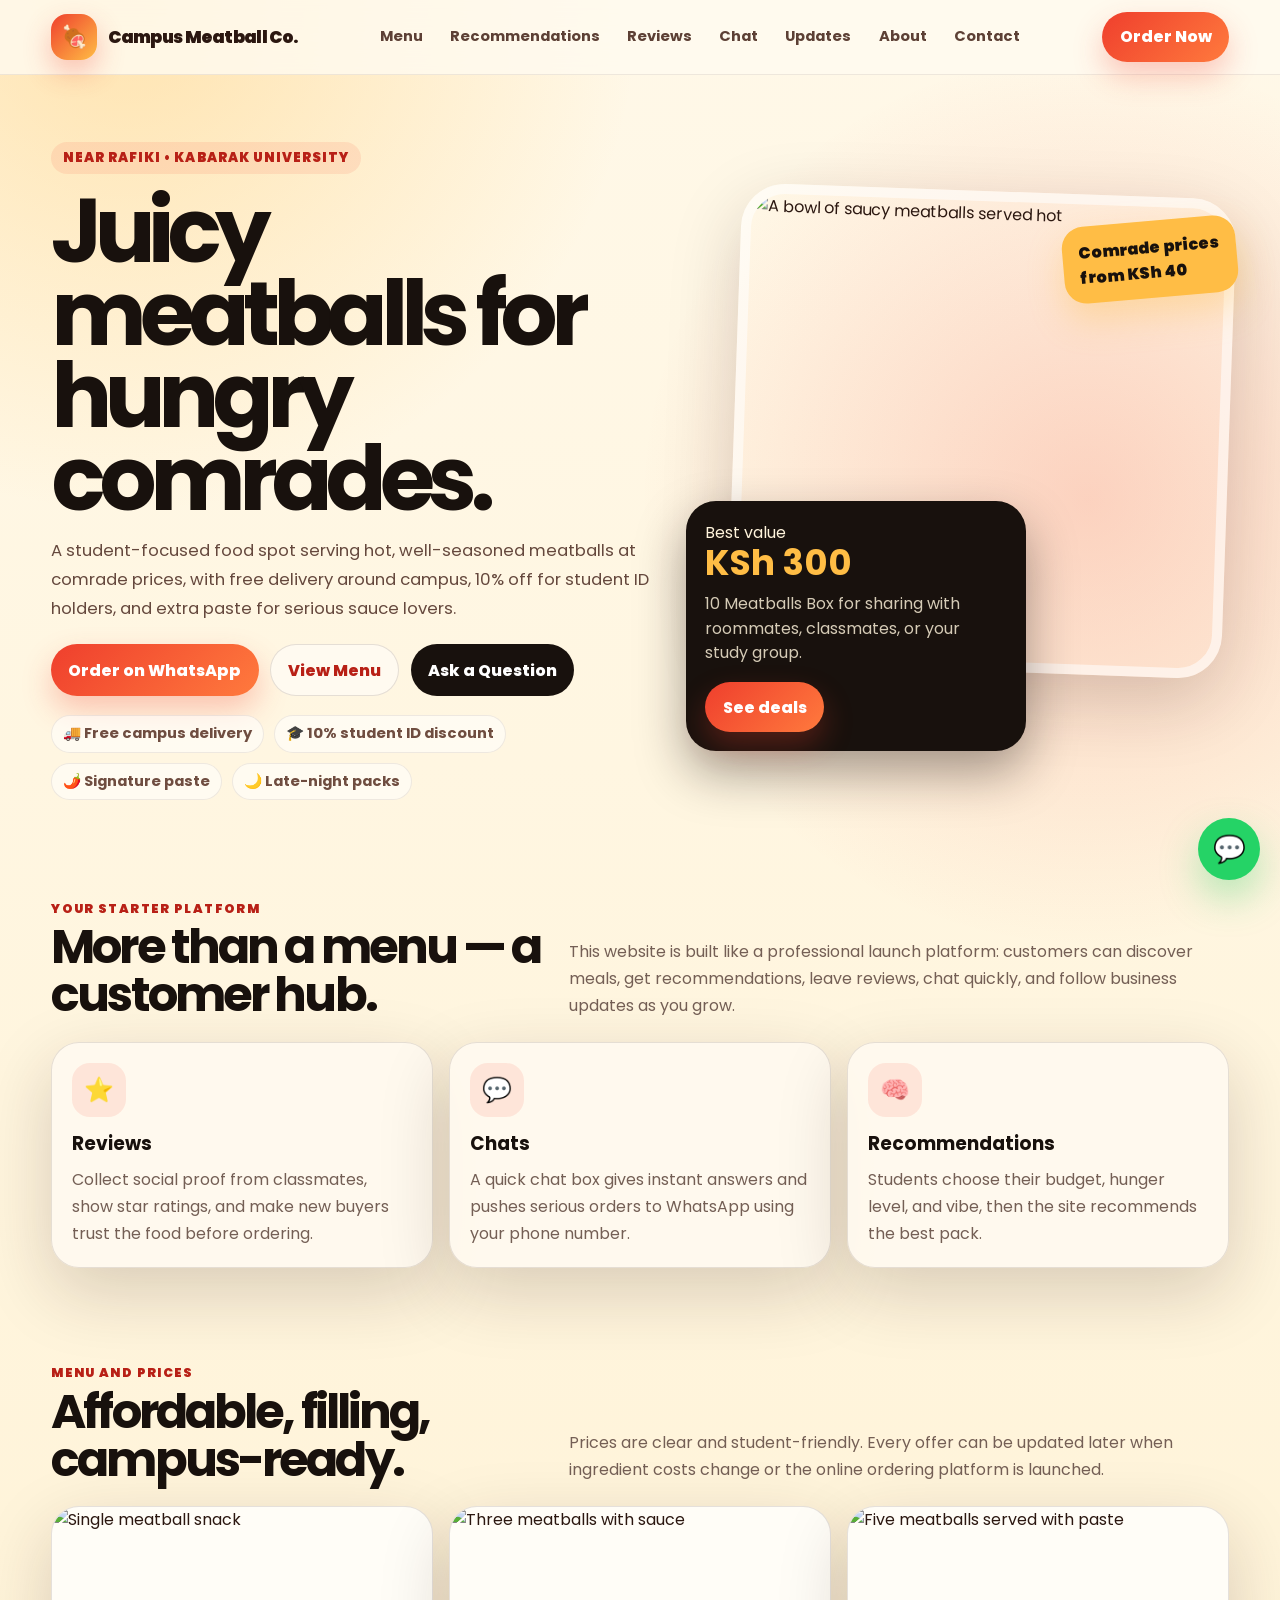
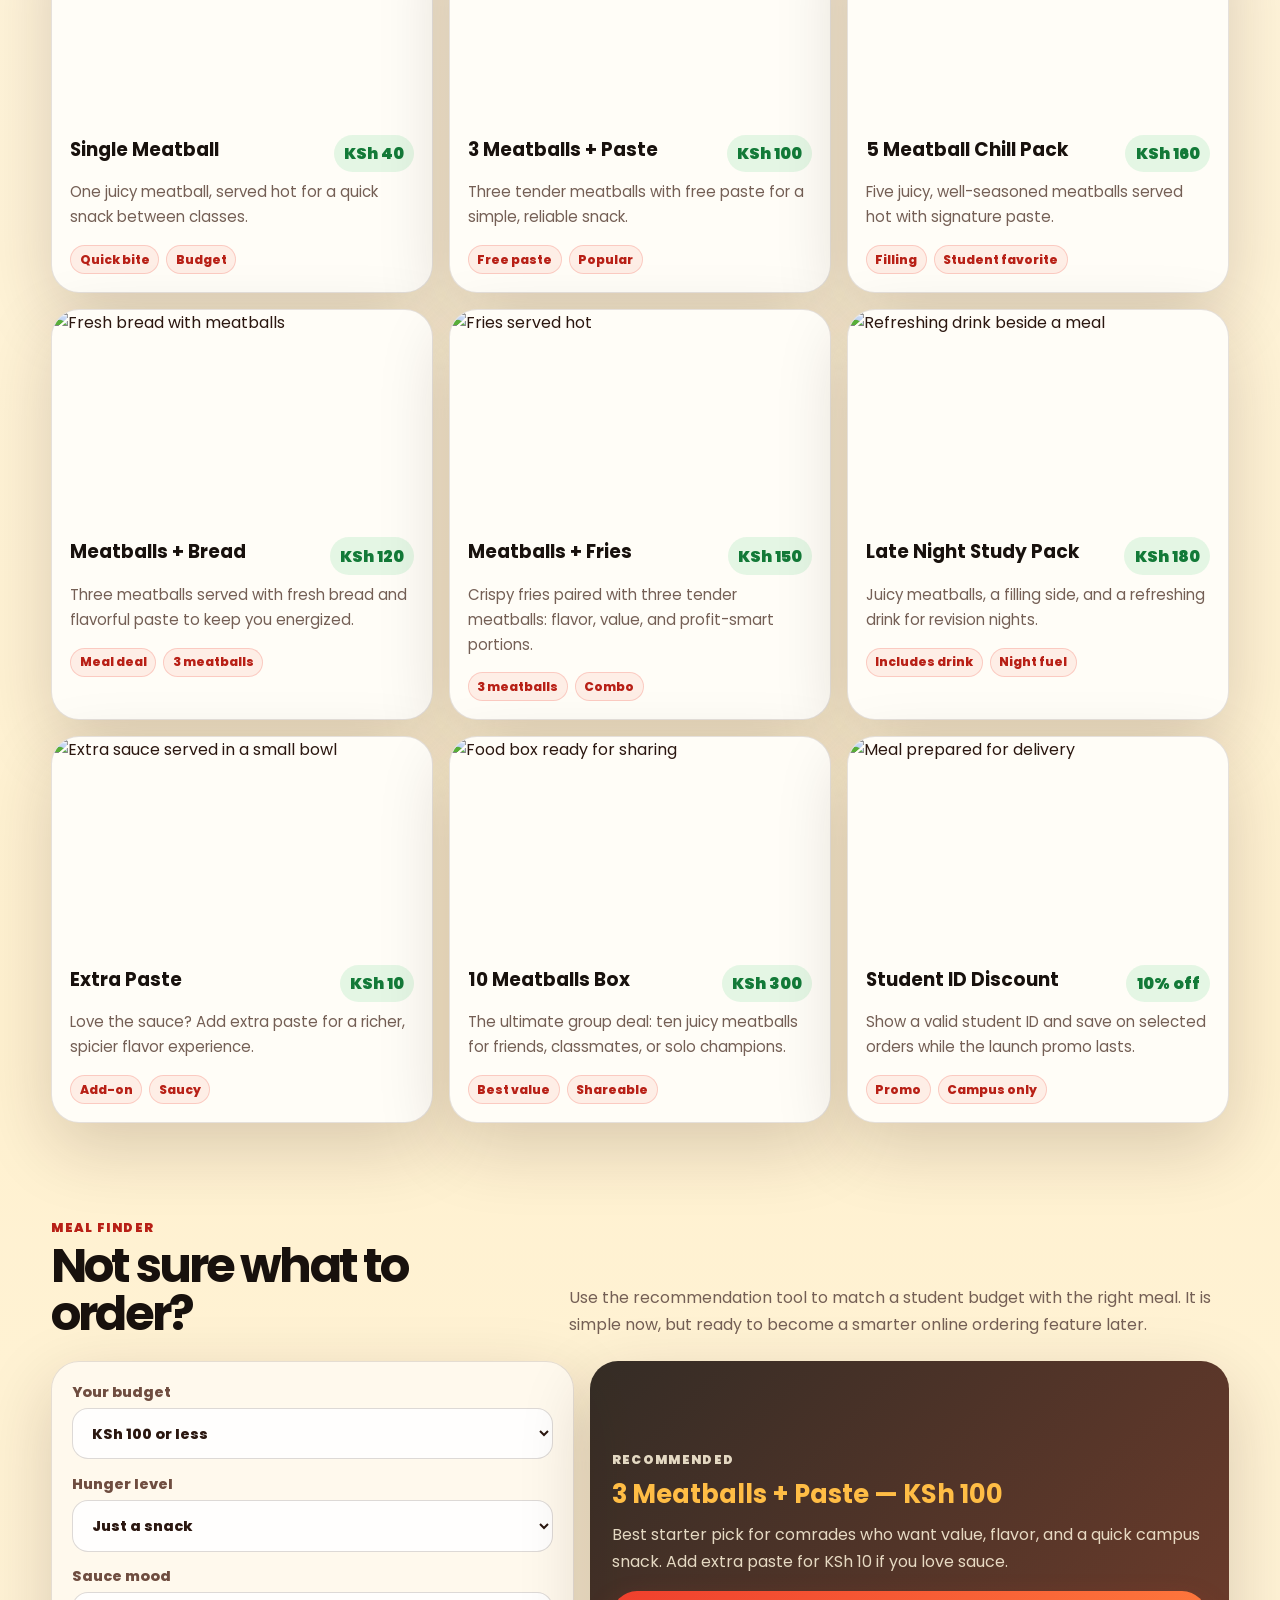
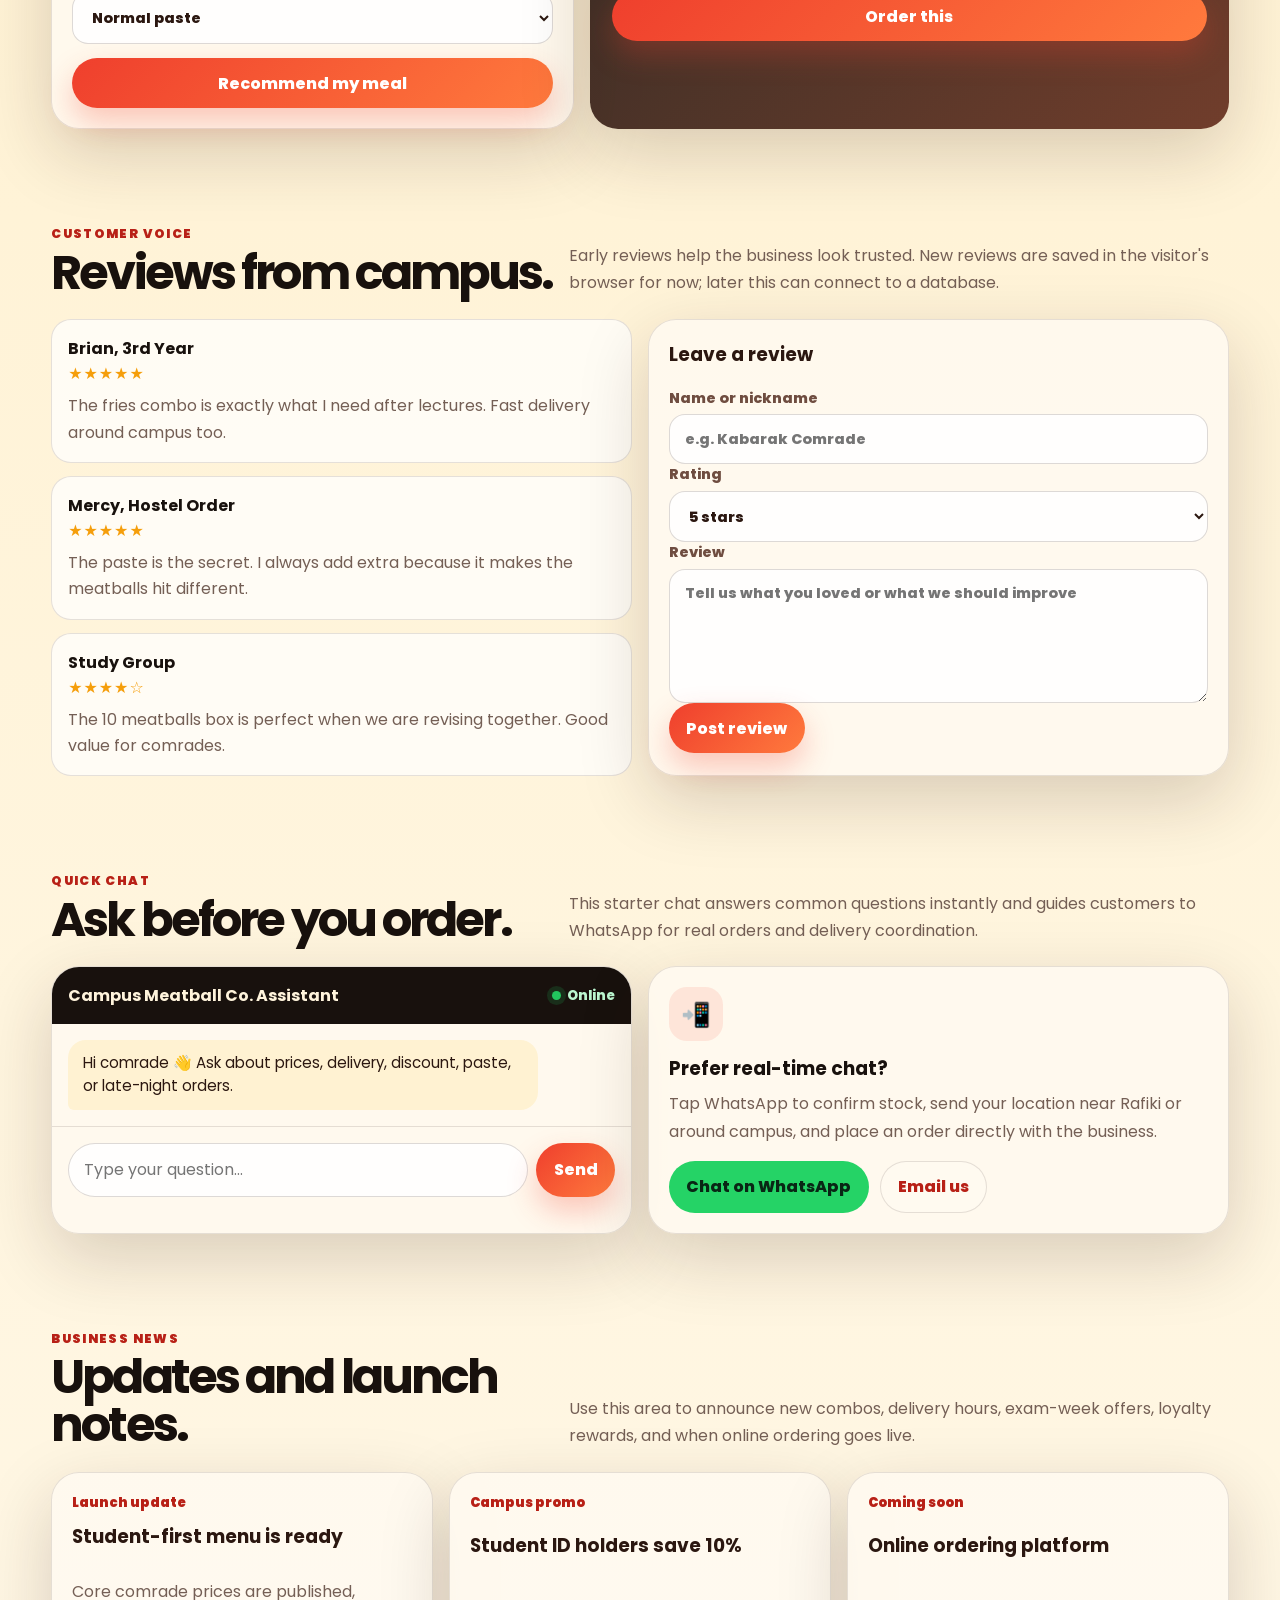
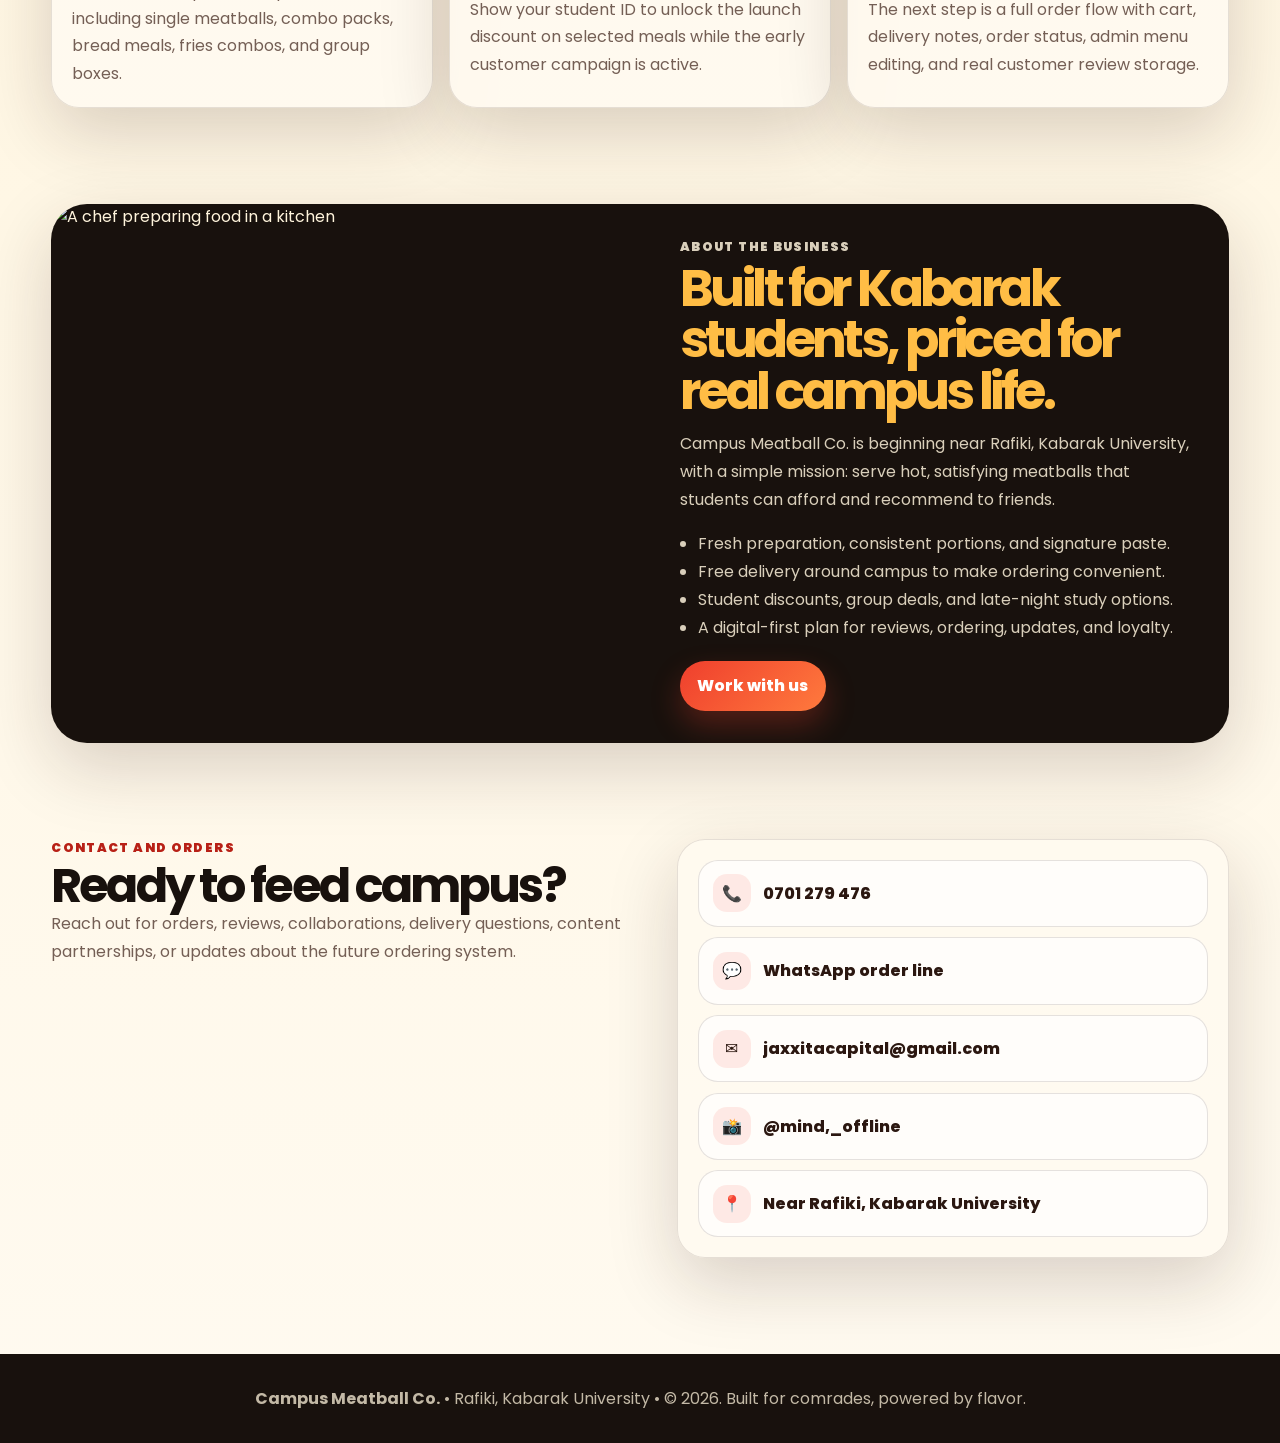
==== commit 51680e9f: "Merge branch 'main' into codex/create-website-for-meatball-business-0zxq0h" ====
--- a/index.html
+++ b/index.html
@@ -4,79 +4,978 @@
   <meta charset="UTF-8" />
   <meta name="viewport" content="width=device-width, initial-scale=1.0" />
   <title>Campus Meatball Co. | Rafiki, Kabarak University</title>
-  <meta name="description" content="Affordable meatballs near Rafiki, Kabarak University with reviews, chat, recommendations, and free campus delivery." />
+  <meta name="description" content="Affordable student meatballs near Rafiki, Kabarak University. Order campus delivery, read reviews, chat with us, and get meal recommendations." />
+  <meta name="keywords" content="meatballs, Kabarak University, Rafiki, student food, campus delivery, comrade prices" />
   <meta name="author" content="Campus Meatball Co." />
-  <meta property="og:title" content="Campus Meatball Co. | Rafiki, Kabarak University" />
-  <meta property="og:description" content="Affordable meatballs near Rafiki, Kabarak University with reviews, chat, recommendations, and free campus delivery." />
-  <meta property="og:image" content="https://upload.wikimedia.org/wikipedia/commons/a/a4/Swedish_meatballs.jpg" />
+
+  <meta property="og:title" content="Campus Meatball Co. - Meatballs for Kabarak Comrades" />
+  <meta property="og:description" content="Hot meatballs, friendly comrade prices, free campus delivery, reviews, chat, recommendations, and business updates." />
+  <meta property="og:image" content="https://images.unsplash.com/photo-1529042410759-befb1204b468?auto=format&fit=crop&w=1200&q=80" />
   <meta property="og:type" content="website" />
+
   <link rel="preconnect" href="https://fonts.googleapis.com" />
   <link rel="preconnect" href="https://fonts.gstatic.com" crossorigin />
   <link href="https://fonts.googleapis.com/css2?family=Poppins:wght@400;500;600;700;800;900&display=swap" rel="stylesheet" />
-  <link rel="stylesheet" href="assets/meatball.css" />
+
+  <style>
+    :root {
+      --charcoal: #18110d;
+      --charcoal-2: #2a1710;
+      --tomato: #ef3f2d;
+      --tomato-dark: #b82016;
+      --gold: #ffbd45;
+      --cream: #fff4dc;
+      --paper: #fffaf0;
+      --green: #22c55e;
+      --muted: #745f55;
+      --text: #2b1710;
+      --white: #ffffff;
+      --card: rgba(255, 250, 240, 0.9);
+      --border: rgba(43, 23, 16, 0.12);
+      --shadow: 0 24px 70px rgba(42, 23, 16, 0.18);
+      --radius: 28px;
+    }
+
+    * { box-sizing: border-box; }
+
+    html { scroll-behavior: smooth; }
+
+    body {
+      margin: 0;
+      font-family: "Poppins", system-ui, -apple-system, BlinkMacSystemFont, "Segoe UI", sans-serif;
+      color: var(--text);
+      background:
+        radial-gradient(circle at 10% 0%, rgba(255, 189, 69, 0.35), transparent 32rem),
+        radial-gradient(circle at 85% 8%, rgba(239, 63, 45, 0.2), transparent 28rem),
+        linear-gradient(180deg, #fff8e8 0%, #fff1d0 42%, #fffaf0 100%);
+      min-height: 100vh;
+    }
+
+    body.nav-open { overflow: hidden; }
+
+    a { color: inherit; text-decoration: none; }
+    img { max-width: 100%; display: block; }
+
+    .container { width: min(1180px, 92vw); margin: 0 auto; }
+
+    .site-header {
+      position: sticky;
+      top: 0;
+      z-index: 50;
+      backdrop-filter: blur(18px);
+      background: rgba(255, 250, 240, 0.82);
+      border-bottom: 1px solid rgba(43, 23, 16, 0.08);
+    }
+
+    .header-inner {
+      display: flex;
+      align-items: center;
+      justify-content: space-between;
+      gap: 1rem;
+      padding: 0.75rem 0;
+    }
+
+    .brand {
+      display: inline-flex;
+      align-items: center;
+      gap: 0.7rem;
+      font-weight: 900;
+      letter-spacing: -0.04em;
+      font-size: 1.08rem;
+    }
+
+    .brand-mark {
+      width: 46px;
+      height: 46px;
+      display: grid;
+      place-items: center;
+      border-radius: 16px;
+      background: linear-gradient(135deg, var(--tomato), var(--gold));
+      box-shadow: 0 12px 28px rgba(239, 63, 45, 0.3);
+      color: var(--white);
+      font-size: 1.35rem;
+    }
+
+    .nav-links {
+      display: flex;
+      align-items: center;
+      justify-content: center;
+      gap: 0.2rem;
+    }
+
+    .nav-links a {
+      padding: 0.58rem 0.75rem;
+      border-radius: 999px;
+      font-size: 0.92rem;
+      font-weight: 700;
+      color: #5d4035;
+      transition: 0.2s ease;
+    }
+
+    .nav-links a:hover,
+    .nav-links a:focus-visible {
+      color: var(--tomato-dark);
+      background: rgba(239, 63, 45, 0.1);
+      outline: none;
+    }
+
+    .header-actions { display: flex; gap: 0.55rem; align-items: center; }
+
+    .menu-toggle {
+      display: none;
+      border: 0;
+      background: var(--charcoal);
+      color: var(--white);
+      width: 44px;
+      height: 44px;
+      border-radius: 14px;
+      font-size: 1.2rem;
+      cursor: pointer;
+    }
+
+    .btn {
+      display: inline-flex;
+      align-items: center;
+      justify-content: center;
+      gap: 0.45rem;
+      border: 0;
+      border-radius: 999px;
+      padding: 0.78rem 1.08rem;
+      font: inherit;
+      font-weight: 800;
+      cursor: pointer;
+      transition: transform 0.2s ease, box-shadow 0.2s ease, filter 0.2s ease;
+      white-space: nowrap;
+    }
+
+    .btn:hover { transform: translateY(-2px); filter: brightness(1.03); }
+    .btn-primary { background: linear-gradient(135deg, var(--tomato), #ff7a3d); color: var(--white); box-shadow: 0 14px 30px rgba(239, 63, 45, 0.28); }
+    .btn-dark { background: var(--charcoal); color: var(--white); }
+    .btn-light { background: var(--paper); color: var(--tomato-dark); border: 1px solid var(--border); }
+    .btn-whatsapp { background: #25d366; color: #092615; }
+
+    .hero {
+      display: grid;
+      grid-template-columns: minmax(0, 1.05fr) minmax(320px, 0.95fr);
+      gap: 2.2rem;
+      align-items: center;
+      padding: 4.2rem 0 3.2rem;
+    }
+
+    .eyebrow {
+      display: inline-flex;
+      align-items: center;
+      gap: 0.45rem;
+      padding: 0.38rem 0.72rem;
+      border-radius: 999px;
+      background: rgba(239, 63, 45, 0.1);
+      color: var(--tomato-dark);
+      font-size: 0.82rem;
+      font-weight: 900;
+      text-transform: uppercase;
+      letter-spacing: 0.08em;
+    }
+
+    h1, h2, h3, p { margin-top: 0; }
+
+    h1 {
+      margin: 1rem 0 1rem;
+      font-size: clamp(2.6rem, 7vw, 5.9rem);
+      line-height: 0.92;
+      letter-spacing: -0.08em;
+      color: var(--charcoal);
+    }
+
+    .hero-lede {
+      max-width: 62ch;
+      color: #65483d;
+      line-height: 1.75;
+      font-size: 1.04rem;
+      margin-bottom: 1.3rem;
+    }
+
+    .hero-actions { display: flex; flex-wrap: wrap; gap: 0.7rem; margin-bottom: 1.2rem; }
+
+    .trust-row {
+      display: flex;
+      flex-wrap: wrap;
+      gap: 0.65rem;
+      color: #6f4d40;
+      font-weight: 700;
+      font-size: 0.92rem;
+    }
+
+    .trust-row span {
+      display: inline-flex;
+      align-items: center;
+      gap: 0.35rem;
+      padding: 0.45rem 0.68rem;
+      background: rgba(255, 255, 255, 0.55);
+      border: 1px solid rgba(43, 23, 16, 0.08);
+      border-radius: 999px;
+    }
+
+    .hero-media {
+      position: relative;
+      min-height: 560px;
+    }
+
+    .hero-photo {
+      position: absolute;
+      inset: 0 0 80px 48px;
+      border-radius: 44px;
+      overflow: hidden;
+      box-shadow: var(--shadow);
+      border: 10px solid rgba(255, 255, 255, 0.56);
+      transform: rotate(2deg);
+    }
+
+    .hero-photo img { width: 100%; height: 100%; object-fit: cover; }
+
+    .deal-card {
+      position: absolute;
+      left: 0;
+      bottom: 0;
+      width: min(340px, 92%);
+      background: var(--charcoal);
+      color: var(--cream);
+      border-radius: 30px;
+      padding: 1.2rem;
+      box-shadow: 0 22px 50px rgba(24, 17, 13, 0.38);
+    }
+
+    .deal-card strong { display: block; font-size: 2.2rem; color: var(--gold); line-height: 1; }
+    .deal-card p { color: rgba(255, 244, 220, 0.82); line-height: 1.55; margin: 0.7rem 0 1rem; }
+
+    .floating-badge {
+      position: absolute;
+      top: 30px;
+      right: -8px;
+      background: var(--gold);
+      color: var(--charcoal);
+      border-radius: 22px;
+      padding: 0.85rem 1rem;
+      font-weight: 900;
+      box-shadow: 0 16px 34px rgba(255, 189, 69, 0.35);
+      transform: rotate(-5deg);
+    }
+
+    .section { padding: 3rem 0; }
+    .section-head { display: flex; align-items: end; justify-content: space-between; gap: 1rem; margin-bottom: 1.4rem; }
+    .section-kicker { color: var(--tomato-dark); font-size: 0.78rem; font-weight: 900; letter-spacing: 0.11em; text-transform: uppercase; margin-bottom: 0.35rem; }
+    .section-title { margin: 0; font-size: clamp(1.8rem, 4vw, 3rem); letter-spacing: -0.06em; color: var(--charcoal); line-height: 1; }
+    .section-sub { color: var(--muted); line-height: 1.7; max-width: 66ch; margin: 0; }
+
+    .grid-3 { display: grid; grid-template-columns: repeat(3, minmax(0, 1fr)); gap: 1rem; }
+    .grid-2 { display: grid; grid-template-columns: repeat(2, minmax(0, 1fr)); gap: 1rem; }
+
+    .card {
+      background: var(--card);
+      border: 1px solid var(--border);
+      border-radius: var(--radius);
+      padding: 1.25rem;
+      box-shadow: var(--shadow);
+    }
+
+    .feature-card { min-height: 100%; }
+    .feature-card .icon { width: 54px; height: 54px; display: grid; place-items: center; border-radius: 18px; background: rgba(239, 63, 45, 0.11); font-size: 1.5rem; margin-bottom: 0.8rem; }
+    .feature-card h3 { color: var(--charcoal); margin-bottom: 0.45rem; }
+    .feature-card p { color: var(--muted); line-height: 1.7; margin-bottom: 0; }
+
+    .menu-card { overflow: hidden; padding: 0; background: #fffdf7; }
+    .menu-card img { width: 100%; height: 210px; object-fit: cover; }
+    .menu-body { padding: 1.1rem; }
+    .menu-top { display: flex; justify-content: space-between; gap: 1rem; align-items: start; margin-bottom: 0.5rem; }
+    .price { display: inline-flex; align-items: center; padding: 0.4rem 0.65rem; border-radius: 999px; background: rgba(34, 197, 94, 0.12); color: #137a38; font-weight: 900; white-space: nowrap; }
+    .menu-card h3 { margin-bottom: 0.25rem; color: var(--charcoal); }
+    .menu-card p { color: var(--muted); line-height: 1.65; font-size: 0.94rem; }
+    .tags { display: flex; flex-wrap: wrap; gap: 0.4rem; }
+    .tag { border: 1px solid rgba(239, 63, 45, 0.2); color: var(--tomato-dark); background: rgba(239, 63, 45, 0.08); border-radius: 999px; padding: 0.28rem 0.55rem; font-size: 0.76rem; font-weight: 800; }
+
+    .recommendation-panel {
+      display: grid;
+      grid-template-columns: 0.9fr 1.1fr;
+      gap: 1rem;
+      align-items: stretch;
+    }
+
+    .recommendation-panel form { display: grid; gap: 0.9rem; }
+    label { display: grid; gap: 0.35rem; color: #6f4d40; font-weight: 800; font-size: 0.9rem; }
+    select, input, textarea {
+      width: 100%;
+      border: 1px solid rgba(43, 23, 16, 0.16);
+      border-radius: 16px;
+      padding: 0.85rem 0.95rem;
+      background: rgba(255, 255, 255, 0.86);
+      color: var(--text);
+      font: inherit;
+      outline: none;
+    }
+
+    select:focus, input:focus, textarea:focus { border-color: var(--tomato); box-shadow: 0 0 0 4px rgba(239, 63, 45, 0.12); }
+
+    .recommendation-result {
+      min-height: 100%;
+      display: grid;
+      align-content: center;
+      background:
+        linear-gradient(135deg, rgba(24, 17, 13, 0.88), rgba(93, 36, 20, 0.88)),
+        url("https://images.unsplash.com/photo-1551183053-bf91a1d81141?auto=format&fit=crop&w=1000&q=80") center/cover;
+      color: var(--cream);
+      border-radius: var(--radius);
+      padding: 1.35rem;
+      box-shadow: var(--shadow);
+    }
+
+    .recommendation-result h3 { color: var(--gold); font-size: 1.6rem; margin-bottom: 0.4rem; }
+    .recommendation-result p { color: rgba(255, 244, 220, 0.86); line-height: 1.7; }
+
+    .review-list { display: grid; gap: 0.8rem; }
+    .review { background: rgba(255, 255, 255, 0.72); border: 1px solid var(--border); border-radius: 20px; padding: 1rem; }
+    .review strong { color: var(--charcoal); }
+    .stars { color: #f59e0b; letter-spacing: 0.06em; }
+    .review p { color: var(--muted); margin: 0.45rem 0 0; line-height: 1.65; }
+
+    .chat-shell { overflow: hidden; padding: 0; }
+    .chat-header { display: flex; align-items: center; justify-content: space-between; padding: 1rem; background: var(--charcoal); color: var(--cream); }
+    .status { display: inline-flex; align-items: center; gap: 0.35rem; color: #bbf7d0; font-weight: 800; font-size: 0.85rem; }
+    .status::before { content: ""; width: 9px; height: 9px; border-radius: 999px; background: var(--green); box-shadow: 0 0 0 5px rgba(34, 197, 94, 0.16); }
+    .chat-messages { padding: 1rem; display: grid; gap: 0.75rem; max-height: 330px; overflow: auto; }
+    .bubble { width: fit-content; max-width: 86%; padding: 0.75rem 0.9rem; border-radius: 18px; line-height: 1.5; font-size: 0.94rem; }
+    .bubble.bot { background: #fff2d2; color: var(--text); border-bottom-left-radius: 6px; }
+    .bubble.user { margin-left: auto; background: var(--tomato); color: var(--white); border-bottom-right-radius: 6px; }
+    .chat-form { display: flex; gap: 0.5rem; padding: 1rem; border-top: 1px solid var(--border); }
+    .chat-form input { border-radius: 999px; }
+
+    .news-card { display: grid; gap: 0.55rem; }
+    .news-date { color: var(--tomato-dark); font-weight: 900; font-size: 0.82rem; }
+    .news-card p { color: var(--muted); line-height: 1.7; margin-bottom: 0; }
+
+    .about-band {
+      display: grid;
+      grid-template-columns: 1fr 1fr;
+      gap: 1rem;
+      align-items: center;
+      background: var(--charcoal);
+      color: var(--cream);
+      border-radius: 36px;
+      overflow: hidden;
+      box-shadow: var(--shadow);
+    }
+
+    .about-band img { height: 100%; width: 100%; object-fit: cover; min-height: 410px; }
+    .about-copy { padding: 2rem; }
+    .about-copy h2 { font-size: clamp(1.9rem, 4vw, 3.4rem); line-height: 1; letter-spacing: -0.07em; margin-bottom: 0.8rem; color: var(--gold); }
+    .about-copy p, .about-copy li { color: rgba(255, 244, 220, 0.84); line-height: 1.75; }
+    .about-copy ul { padding-left: 1.15rem; margin-bottom: 1.2rem; }
+
+    .contact-strip {
+      display: grid;
+      grid-template-columns: 1.05fr 0.95fr;
+      gap: 1rem;
+      align-items: start;
+    }
+
+    .contact-methods { display: grid; gap: 0.65rem; }
+    .contact-method {
+      display: flex;
+      gap: 0.75rem;
+      align-items: center;
+      padding: 0.85rem;
+      border-radius: 20px;
+      background: rgba(255, 255, 255, 0.66);
+      border: 1px solid var(--border);
+      font-weight: 800;
+    }
+
+    .contact-method span:first-child { width: 38px; height: 38px; display: grid; place-items: center; border-radius: 14px; background: rgba(239, 63, 45, 0.1); }
+
+    .footer {
+      margin-top: 3rem;
+      padding: 2rem 0;
+      background: var(--charcoal);
+      color: rgba(255, 244, 220, 0.74);
+      text-align: center;
+    }
+
+    .floating-whatsapp {
+      position: fixed;
+      right: 20px;
+      bottom: 20px;
+      z-index: 60;
+      width: 62px;
+      height: 62px;
+      border-radius: 50%;
+      display: grid;
+      place-items: center;
+      background: #25d366;
+      color: #062d16;
+      font-size: 1.65rem;
+      box-shadow: 0 18px 38px rgba(37, 211, 102, 0.34);
+    }
+
+    @media (max-width: 1020px) {
+      .hero, .recommendation-panel, .about-band, .contact-strip { grid-template-columns: 1fr; }
+      .hero-media { min-height: 470px; }
+      .hero-photo { inset: 0 0 70px 28px; }
+      .grid-3 { grid-template-columns: repeat(2, minmax(0, 1fr)); }
+      .section-head { align-items: start; flex-direction: column; }
+    }
+
+    @media (max-width: 780px) {
+      .menu-toggle { display: grid; place-items: center; }
+      .nav-links {
+        position: fixed;
+        inset: 74px 4vw auto;
+        display: none;
+        flex-direction: column;
+        align-items: stretch;
+        background: rgba(255, 250, 240, 0.98);
+        border: 1px solid var(--border);
+        border-radius: 24px;
+        padding: 0.7rem;
+        box-shadow: var(--shadow);
+      }
+      .nav-links.show { display: flex; }
+      .nav-links a { padding: 0.85rem 1rem; }
+      .header-actions .btn-primary { display: none; }
+      .grid-3, .grid-2 { grid-template-columns: 1fr; }
+      h1 { font-size: clamp(2.7rem, 16vw, 4.4rem); }
+      .hero { padding-top: 2.7rem; }
+      .hero-photo { left: 0; transform: none; }
+      .floating-badge { right: 12px; }
+      .chat-form { flex-direction: column; }
+    }
+  </style>
 </head>
 <body>
   <header class="site-header">
     <div class="container header-inner">
-      <a class="brand" href="index.html" aria-label="Campus Meatball Co. home"><span class="brand-mark">🍖</span><span>Campus Meatball Co.</span></a>
-      <nav class="nav-links" data-nav-links aria-label="Main navigation">
-        <a href="index.html" class="active">Home</a>
-        <a href="menu.html">Menu</a>
-        <a href="reviews.html">Reviews</a>
-        <a href="chat.html">Chat</a>
-        <a href="updates.html">Updates</a>
-        <a href="about.html">About</a>
-        <a href="contact.html">Contact</a>
+      <a class="brand" href="#home" aria-label="Campus Meatball Co. home">
+        <span class="brand-mark">🍖</span>
+        <span>Campus Meatball Co.</span>
+      </a>
+
+      <nav class="nav-links" id="navLinks" aria-label="Main navigation">
+        <a href="#menu">Menu</a>
+        <a href="#recommend">Recommendations</a>
+        <a href="#reviews">Reviews</a>
+        <a href="#chat">Chat</a>
+        <a href="#news">Updates</a>
+        <a href="#about">About</a>
+        <a href="#contact">Contact</a>
       </nav>
       <div class="header-actions">
-        <button class="theme-toggle" data-theme-toggle type="button" aria-label="Toggle dark or light mode">🌓</button>
-        <a class="btn btn-primary" data-order="3 Meatballs + Paste — KSh 100">Order Now</a>
-        <button class="menu-toggle" data-menu-toggle type="button" aria-label="Open menu">☰</button>
+        <a class="btn btn-primary" href="https://wa.me/254701279476?text=Hi%20Campus%20Meatball%20Co.%2C%20I%20want%20to%20order" target="_blank" rel="noopener noreferrer">Order Now</a>
+        <button class="menu-toggle" id="menuToggle" type="button" aria-label="Open menu">☰</button>
       </div>
     </div>
   </header>
 
-  <main>
+  <main id="home">
     <section class="container hero">
-      <div class="hero-grid">
+      <div>
+        <span class="eyebrow">Near Rafiki • Kabarak University</span>
+        <h1>Juicy meatballs for hungry comrades.</h1>
+        <p class="hero-lede">
+          A student-focused food spot serving hot, well-seasoned meatballs at comrade prices, with free delivery around campus, 10% off for student ID holders, and extra paste for serious sauce lovers.
+        </p>
+        <div class="hero-actions">
+          <a class="btn btn-primary" href="https://wa.me/254701279476?text=Hi%2C%20I%20want%20to%20order%20meatballs%20near%20Kabarak" target="_blank" rel="noopener noreferrer">Order on WhatsApp</a>
+          <a class="btn btn-light" href="#menu">View Menu</a>
+          <a class="btn btn-dark" href="#chat">Ask a Question</a>
+        </div>
+        <div class="trust-row" aria-label="Business highlights">
+          <span>🚚 Free campus delivery</span>
+          <span>🎓 10% student ID discount</span>
+          <span>🌶️ Signature paste</span>
+          <span>🌙 Late-night packs</span>
+        </div>
+      </div>
+
+      <div class="hero-media" aria-label="Fresh meatball meal photography">
+        <div class="hero-photo">
+          <img src="https://images.unsplash.com/photo-1529042410759-befb1204b468?auto=format&fit=crop&w=1100&q=85" alt="A bowl of saucy meatballs served hot" />
+        </div>
+        <div class="floating-badge">Comrade prices<br />from KSh 40</div>
+        <article class="deal-card">
+          <span>Best value</span>
+          <strong>KSh 300</strong>
+          <p>10 Meatballs Box for sharing with roommates, classmates, or your study group.</p>
+          <a class="btn btn-primary" href="#menu">See deals</a>
+        </article>
+      </div>
+    </section>
+
+    <section class="container section" id="platform">
+      <div class="section-head">
         <div>
-          <span class="eyebrow">Near Rafiki • Kabarak University</span>
-          <h1>Juicy meatballs for hungry comrades.</h1>
-          <p class="lede">This is the home page for a real multi-page meatball platform: open the Menu, Reviews, Chat, Updates, About, and Contact pages from the navigation above. Each page is separate, mobile responsive, and keeps dark/light mode.</p>
-          <div class="hero-actions"><a class="btn btn-primary" data-order="3 Meatballs + Paste — KSh 100">Order on WhatsApp</a><a class="btn btn-light" href="menu.html">Open Menu Page</a><a class="btn btn-dark" href="reviews.html">Rate Us</a></div>
-          <div class="trust-row"><span>🚚 Free campus delivery</span><span>🎓 10% student ID discount</span><span>🌶️ Signature paste</span><span>🌙 Late-night packs</span></div>
-        </div>
-        <div class="hero-card"><img src="https://upload.wikimedia.org/wikipedia/commons/a/a4/Swedish_meatballs.jpg" alt="Real photo of saucy meatballs served on a plate" /><article class="deal-card"><span>Best value</span><strong>KSh 300</strong><p>10 Meatballs Box for roommates, classmates, or a study group.</p><a class="btn btn-primary" data-order="10 Meatballs Box — KSh 300">Order box</a></article></div>
+          <p class="section-kicker">Your starter platform</p>
+          <h2 class="section-title">More than a menu — a customer hub.</h2>
+        </div>
+        <p class="section-sub">This website is built like a professional launch platform: customers can discover meals, get recommendations, leave reviews, chat quickly, and follow business updates as you grow.</p>
+      </div>
+      <div class="grid-3">
+        <article class="card feature-card">
+          <div class="icon">⭐</div>
+          <h3>Reviews</h3>
+          <p>Collect social proof from classmates, show star ratings, and make new buyers trust the food before ordering.</p>
+        </article>
+        <article class="card feature-card">
+          <div class="icon">💬</div>
+          <h3>Chats</h3>
+          <p>A quick chat box gives instant answers and pushes serious orders to WhatsApp using your phone number.</p>
+        </article>
+        <article class="card feature-card">
+          <div class="icon">🧠</div>
+          <h3>Recommendations</h3>
+          <p>Students choose their budget, hunger level, and vibe, then the site recommends the best pack.</p>
+        </article>
       </div>
     </section>
-    <section class="container section">
-      <div class="section-head"><div><span class="section-kicker">Separate pages</span><h2 class="section-title">Choose what you want to do.</h2></div><p class="section-sub">This home page points visitors to the correct page instead of forcing everything into one long page.</p></div>
-      <div class="grid-3">
-        <article class="card feature-card"><div class="icon">🍖</div><h3>Menu page</h3><p>Browse meatball-only photos, prices, and package descriptions.</p><a class="btn btn-light" href="menu.html">Go to Menu</a></article>
-        <article class="card feature-card"><div class="icon">⭐</div><h3>Reviews page</h3><p>Rate with stars, post a review on the page, and send it to WhatsApp.</p><a class="btn btn-light" href="reviews.html">Go to Reviews</a></article>
-        <article class="card feature-card"><div class="icon">💬</div><h3>Chat page</h3><p>Ask about prices, delivery, paste, discounts, or late-night orders.</p><a class="btn btn-light" href="chat.html">Go to Chat</a></article>
-      </div>
-    </section>
-    <section class="container section">
-      <div class="section-head"><div><span class="section-kicker">Top meatball photos</span><h2 class="section-title">Real meatball pictures, not random images.</h2></div><a class="btn btn-primary" href="menu.html">See full menu</a></div>
+
+    <section class="container section" id="menu">
+      <div class="section-head">
+        <div>
+          <p class="section-kicker">Menu and prices</p>
+          <h2 class="section-title">Affordable, filling, campus-ready.</h2>
+        </div>
+        <p class="section-sub">Prices are clear and student-friendly. Every offer can be updated later when ingredient costs change or the online ordering platform is launched.</p>
+      </div>
+
       <div class="grid-3">
         <article class="card menu-card">
-          <img src="https://upload.wikimedia.org/wikipedia/commons/3/3e/Swedish_Meatballs.jpg" alt="Real meatball photo for 3 Meatballs + Paste" loading="lazy" />
-          <div class="menu-body"><div class="menu-top"><h3>3 Meatballs + Paste</h3><span class="price">KSh 100</span></div><p>Three tender meatballs with free paste for a simple, reliable snack.</p><div class="tags"><span class="tag">Free paste</span><span class="tag">Comrade deal</span></div><div class="hero-actions"><a class="btn btn-primary" data-order="3 Meatballs + Paste — KSh 100">Order</a></div></div>
-        </article>
+          <img src="https://images.unsplash.com/photo-1604909052743-94e838986d24?auto=format&fit=crop&w=900&q=80" alt="Single meatball snack" />
+          <div class="menu-body">
+            <div class="menu-top"><h3>Single Meatball</h3><span class="price">KSh 40</span></div>
+            <p>One juicy meatball, served hot for a quick snack between classes.</p>
+            <div class="tags"><span class="tag">Quick bite</span><span class="tag">Budget</span></div>
+          </div>
+        </article>
+
         <article class="card menu-card">
-          <img src="https://upload.wikimedia.org/wikipedia/commons/1/12/Stouffer%27s_cooked_Swedish_Meatballs%2C_June_2018.jpg" alt="Real meatball photo for Meatballs + Fries Combo" loading="lazy" />
-          <div class="menu-body"><div class="menu-top"><h3>Meatballs + Fries Combo</h3><span class="price">KSh 150</span></div><p>Crispy fries paired with three tender meatballs and delicious seasoning.</p><div class="tags"><span class="tag">3 meatballs</span><span class="tag">Fries</span></div><div class="hero-actions"><a class="btn btn-primary" data-order="Meatballs + Fries Combo — KSh 150">Order</a></div></div>
-        </article>
+          <img src="https://images.unsplash.com/photo-1529692236671-f1f6cf9683ba?auto=format&fit=crop&w=900&q=80" alt="Three meatballs with sauce" />
+          <div class="menu-body">
+            <div class="menu-top"><h3>3 Meatballs + Paste</h3><span class="price">KSh 100</span></div>
+            <p>Three tender meatballs with free paste for a simple, reliable snack.</p>
+            <div class="tags"><span class="tag">Free paste</span><span class="tag">Popular</span></div>
+          </div>
+        </article>
+
         <article class="card menu-card">
-          <img src="https://upload.wikimedia.org/wikipedia/commons/a/a4/Swedish_Meatballs_2.jpg" alt="Real meatball photo for 10 Meatballs Box" loading="lazy" />
-          <div class="menu-body"><div class="menu-top"><h3>10 Meatballs Box</h3><span class="price">KSh 300</span></div><p>Ten juicy meatballs perfect for sharing with friends, classmates, or roommates.</p><div class="tags"><span class="tag">Best value</span><span class="tag">Group deal</span></div><div class="hero-actions"><a class="btn btn-primary" data-order="10 Meatballs Box — KSh 300">Order</a></div></div>
-        </article>
+          <img src="https://images.unsplash.com/photo-1606755962773-d324e0a13086?auto=format&fit=crop&w=900&q=80" alt="Five meatballs served with paste" />
+          <div class="menu-body">
+            <div class="menu-top"><h3>5 Meatball Chill Pack</h3><span class="price">KSh 160</span></div>
+            <p>Five juicy, well-seasoned meatballs served hot with signature paste.</p>
+            <div class="tags"><span class="tag">Filling</span><span class="tag">Student favorite</span></div>
+          </div>
+        </article>
+
+        <article class="card menu-card">
+          <img src="https://images.unsplash.com/photo-1549931319-a545dcf3bc73?auto=format&fit=crop&w=900&q=80" alt="Fresh bread with meatballs" />
+          <div class="menu-body">
+            <div class="menu-top"><h3>Meatballs + Bread</h3><span class="price">KSh 120</span></div>
+            <p>Three meatballs served with fresh bread and flavorful paste to keep you energized.</p>
+            <div class="tags"><span class="tag">Meal deal</span><span class="tag">3 meatballs</span></div>
+          </div>
+        </article>
+
+        <article class="card menu-card">
+          <img src="https://images.unsplash.com/photo-1573080496219-bb080dd4f877?auto=format&fit=crop&w=900&q=80" alt="Fries served hot" />
+          <div class="menu-body">
+            <div class="menu-top"><h3>Meatballs + Fries</h3><span class="price">KSh 150</span></div>
+            <p>Crispy fries paired with three tender meatballs: flavor, value, and profit-smart portions.</p>
+            <div class="tags"><span class="tag">3 meatballs</span><span class="tag">Combo</span></div>
+          </div>
+        </article>
+
+        <article class="card menu-card">
+          <img src="https://images.unsplash.com/photo-1544145945-f90425340c7e?auto=format&fit=crop&w=900&q=80" alt="Refreshing drink beside a meal" />
+          <div class="menu-body">
+            <div class="menu-top"><h3>Late Night Study Pack</h3><span class="price">KSh 180</span></div>
+            <p>Juicy meatballs, a filling side, and a refreshing drink for revision nights.</p>
+            <div class="tags"><span class="tag">Includes drink</span><span class="tag">Night fuel</span></div>
+          </div>
+        </article>
+
+        <article class="card menu-card">
+          <img src="https://images.unsplash.com/photo-1472476443507-c7a5948772fc?auto=format&fit=crop&w=900&q=80" alt="Extra sauce served in a small bowl" />
+          <div class="menu-body">
+            <div class="menu-top"><h3>Extra Paste</h3><span class="price">KSh 10</span></div>
+            <p>Love the sauce? Add extra paste for a richer, spicier flavor experience.</p>
+            <div class="tags"><span class="tag">Add-on</span><span class="tag">Saucy</span></div>
+          </div>
+        </article>
+
+        <article class="card menu-card">
+          <img src="https://images.unsplash.com/photo-1539136788836-5699e78bfc75?auto=format&fit=crop&w=900&q=80" alt="Food box ready for sharing" />
+          <div class="menu-body">
+            <div class="menu-top"><h3>10 Meatballs Box</h3><span class="price">KSh 300</span></div>
+            <p>The ultimate group deal: ten juicy meatballs for friends, classmates, or solo champions.</p>
+            <div class="tags"><span class="tag">Best value</span><span class="tag">Shareable</span></div>
+          </div>
+        </article>
+
+        <article class="card menu-card">
+          <img src="https://images.unsplash.com/photo-1544025162-d76694265947?auto=format&fit=crop&w=900&q=80" alt="Meal prepared for delivery" />
+          <div class="menu-body">
+            <div class="menu-top"><h3>Student ID Discount</h3><span class="price">10% off</span></div>
+            <p>Show a valid student ID and save on selected orders while the launch promo lasts.</p>
+            <div class="tags"><span class="tag">Promo</span><span class="tag">Campus only</span></div>
+          </div>
+        </article>
+      </div>
+    </section>
+
+    <section class="container section" id="recommend">
+      <div class="section-head">
+        <div>
+          <p class="section-kicker">Meal finder</p>
+          <h2 class="section-title">Not sure what to order?</h2>
+        </div>
+        <p class="section-sub">Use the recommendation tool to match a student budget with the right meal. It is simple now, but ready to become a smarter online ordering feature later.</p>
+      </div>
+
+      <div class="recommendation-panel">
+        <form class="card" id="recommendationForm">
+          <label>
+            Your budget
+            <select id="budget">
+              <option value="100">KSh 100 or less</option>
+              <option value="160">Around KSh 160</option>
+              <option value="180">KSh 180 and above</option>
+              <option value="300">Group order</option>
+            </select>
+          </label>
+          <label>
+            Hunger level
+            <select id="hunger">
+              <option value="snack">Just a snack</option>
+              <option value="meal">I need a meal</option>
+              <option value="study">Late-night study fuel</option>
+              <option value="share">Sharing with friends</option>
+            </select>
+          </label>
+          <label>
+            Sauce mood
+            <select id="sauce">
+              <option value="normal">Normal paste</option>
+              <option value="extra">Extra paste</option>
+            </select>
+          </label>
+          <button class="btn btn-primary" type="submit">Recommend my meal</button>
+        </form>
+
+        <article class="recommendation-result" id="recommendationResult" aria-live="polite">
+          <p class="section-kicker">Recommended</p>
+          <h3>3 Meatballs + Paste — KSh 100</h3>
+          <p>Best starter pick for comrades who want value, flavor, and a quick campus snack. Add extra paste for KSh 10 if you love sauce.</p>
+          <a class="btn btn-primary" href="https://wa.me/254701279476?text=Hi%2C%20I%20want%203%20Meatballs%20%2B%20Paste" target="_blank" rel="noopener noreferrer">Order this</a>
+        </article>
+      </div>
+    </section>
+
+    <section class="container section" id="reviews">
+      <div class="section-head">
+        <div>
+          <p class="section-kicker">Customer voice</p>
+          <h2 class="section-title">Reviews from campus.</h2>
+        </div>
+        <p class="section-sub">Early reviews help the business look trusted. New reviews are saved in the visitor's browser for now; later this can connect to a database.</p>
+      </div>
+
+      <div class="grid-2">
+        <div class="review-list" id="reviewList">
+          <article class="review">
+            <strong>Brian, 3rd Year</strong>
+            <div class="stars">★★★★★</div>
+            <p>The fries combo is exactly what I need after lectures. Fast delivery around campus too.</p>
+          </article>
+          <article class="review">
+            <strong>Mercy, Hostel Order</strong>
+            <div class="stars">★★★★★</div>
+            <p>The paste is the secret. I always add extra because it makes the meatballs hit different.</p>
+          </article>
+          <article class="review">
+            <strong>Study Group</strong>
+            <div class="stars">★★★★☆</div>
+            <p>The 10 meatballs box is perfect when we are revising together. Good value for comrades.</p>
+          </article>
+        </div>
+
+        <form class="card" id="reviewForm">
+          <h3>Leave a review</h3>
+          <label>
+            Name or nickname
+            <input id="reviewName" type="text" placeholder="e.g. Kabarak Comrade" required />
+          </label>
+          <label>
+            Rating
+            <select id="reviewRating">
+              <option value="5">5 stars</option>
+              <option value="4">4 stars</option>
+              <option value="3">3 stars</option>
+              <option value="2">2 stars</option>
+              <option value="1">1 star</option>
+            </select>
+          </label>
+          <label>
+            Review
+            <textarea id="reviewText" rows="5" placeholder="Tell us what you loved or what we should improve" required></textarea>
+          </label>
+          <button class="btn btn-primary" type="submit">Post review</button>
+        </form>
+      </div>
+    </section>
+
+    <section class="container section" id="chat">
+      <div class="section-head">
+        <div>
+          <p class="section-kicker">Quick chat</p>
+          <h2 class="section-title">Ask before you order.</h2>
+        </div>
+        <p class="section-sub">This starter chat answers common questions instantly and guides customers to WhatsApp for real orders and delivery coordination.</p>
+      </div>
+
+      <div class="grid-2">
+        <article class="card chat-shell">
+          <div class="chat-header">
+            <strong>Campus Meatball Co. Assistant</strong>
+            <span class="status">Online</span>
+          </div>
+          <div class="chat-messages" id="chatMessages" aria-live="polite">
+            <div class="bubble bot">Hi comrade 👋 Ask about prices, delivery, discount, paste, or late-night orders.</div>
+          </div>
+          <form class="chat-form" id="chatForm">
+            <input id="chatInput" type="text" placeholder="Type your question..." autocomplete="off" required />
+            <button class="btn btn-primary" type="submit">Send</button>
+          </form>
+        </article>
+
+        <article class="card feature-card">
+          <div class="icon">📲</div>
+          <h3>Prefer real-time chat?</h3>
+          <p>Tap WhatsApp to confirm stock, send your location near Rafiki or around campus, and place an order directly with the business.</p>
+          <div class="hero-actions" style="margin-top: 1rem; margin-bottom: 0;">
+            <a class="btn btn-whatsapp" href="https://wa.me/254701279476?text=Hi%20Campus%20Meatball%20Co.%2C%20I%20have%20a%20question" target="_blank" rel="noopener noreferrer">Chat on WhatsApp</a>
+            <a class="btn btn-light" href="mailto:jaxxitacapital@gmail.com">Email us</a>
+          </div>
+        </article>
+      </div>
+    </section>
+
+    <section class="container section" id="news">
+      <div class="section-head">
+        <div>
+          <p class="section-kicker">Business news</p>
+          <h2 class="section-title">Updates and launch notes.</h2>
+        </div>
+        <p class="section-sub">Use this area to announce new combos, delivery hours, exam-week offers, loyalty rewards, and when online ordering goes live.</p>
+      </div>
+
+      <div class="grid-3">
+        <article class="card news-card">
+          <span class="news-date">Launch update</span>
+          <h3>Student-first menu is ready</h3>
+          <p>Core comrade prices are published, including single meatballs, combo packs, bread meals, fries combos, and group boxes.</p>
+        </article>
+        <article class="card news-card">
+          <span class="news-date">Campus promo</span>
+          <h3>Student ID holders save 10%</h3>
+          <p>Show your student ID to unlock the launch discount on selected meals while the early customer campaign is active.</p>
+        </article>
+        <article class="card news-card">
+          <span class="news-date">Coming soon</span>
+          <h3>Online ordering platform</h3>
+          <p>The next step is a full order flow with cart, delivery notes, order status, admin menu editing, and real customer review storage.</p>
+        </article>
+      </div>
+    </section>
+
+    <section class="container section" id="about">
+      <div class="about-band">
+        <img src="https://images.unsplash.com/photo-1555244162-803834f70033?auto=format&fit=crop&w=1100&q=85" alt="A chef preparing food in a kitchen" />
+        <div class="about-copy">
+          <p class="section-kicker">About the business</p>
+          <h2>Built for Kabarak students, priced for real campus life.</h2>
+          <p>
+            Campus Meatball Co. is beginning near Rafiki, Kabarak University, with a simple mission: serve hot, satisfying meatballs that students can afford and recommend to friends.
+          </p>
+          <ul>
+            <li>Fresh preparation, consistent portions, and signature paste.</li>
+            <li>Free delivery around campus to make ordering convenient.</li>
+            <li>Student discounts, group deals, and late-night study options.</li>
+            <li>A digital-first plan for reviews, ordering, updates, and loyalty.</li>
+          </ul>
+          <a class="btn btn-primary" href="#contact">Work with us</a>
+        </div>
+      </div>
+    </section>
+
+    <section class="container section" id="contact">
+      <div class="contact-strip">
+        <div>
+          <p class="section-kicker">Contact and orders</p>
+          <h2 class="section-title">Ready to feed campus?</h2>
+          <p class="section-sub">Reach out for orders, reviews, collaborations, delivery questions, content partnerships, or updates about the future ordering system.</p>
+        </div>
+        <div class="card contact-methods">
+          <a class="contact-method" href="tel:+254701279476"><span>📞</span><span>0701 279 476</span></a>
+          <a class="contact-method" href="https://wa.me/254701279476" target="_blank" rel="noopener noreferrer"><span>💬</span><span>WhatsApp order line</span></a>
+          <a class="contact-method" href="mailto:jaxxitacapital@gmail.com"><span>✉️</span><span>jaxxitacapital@gmail.com</span></a>
+          <a class="contact-method" href="https://instagram.com/mind,_offline" target="_blank" rel="noopener noreferrer"><span>📸</span><span>@mind,_offline</span></a>
+          <div class="contact-method"><span>📍</span><span>Near Rafiki, Kabarak University</span></div>
+        </div>
       </div>
     </section>
   </main>
-  <a class="floating-whatsapp" data-order="3 Meatballs + Paste — KSh 100" aria-label="Order on WhatsApp">💬</a>
-  <footer class="footer"><div class="container"><strong>Campus Meatball Co.</strong> • Rafiki, Kabarak University • &copy; <span id="year"></span>. Built for comrades, powered by flavor.</div></footer>
-  <script src="assets/meatball.js"></script>
+
+  <a class="floating-whatsapp" href="https://wa.me/254701279476?text=Hi%20Campus%20Meatball%20Co.%2C%20I%20want%20to%20order" target="_blank" rel="noopener noreferrer" aria-label="Order on WhatsApp">💬</a>
+
+  <footer class="footer">
+    <div class="container">
+      <strong>Campus Meatball Co.</strong> • Rafiki, Kabarak University • &copy; <span id="year"></span>. Built for comrades, powered by flavor.
+    </div>
+  </footer>
+
+  <script>
+    const menuToggle = document.getElementById("menuToggle");
+    const navLinks = document.getElementById("navLinks");
+    const recommendationForm = document.getElementById("recommendationForm");
+    const recommendationResult = document.getElementById("recommendationResult");
+    const reviewForm = document.getElementById("reviewForm");
+    const reviewList = document.getElementById("reviewList");
+    const chatForm = document.getElementById("chatForm");
+    const chatInput = document.getElementById("chatInput");
+    const chatMessages = document.getElementById("chatMessages");
+
+    const meals = {
+      snack: {
+        title: "3 Meatballs + Paste — KSh 100",
+        text: "Best starter pick for a quick snack between classes. It includes free paste and keeps the budget tight."
+      },
+      meal: {
+        title: "Meatballs + Fries — KSh 150",
+        text: "A stronger meal with crispy fries and three tender meatballs. Good value when you need more than a snack."
+      },
+      study: {
+        title: "Late Night Study Pack — KSh 180",
+        text: "Built for revision: meatballs, a filling side, and a drink to keep you moving through late study hours."
+      },
+      share: {
+        title: "10 Meatballs Box — KSh 300",
+        text: "Best for friends, classmates, roommates, or group study. Ten meatballs make sharing simple and affordable."
+      }
+    };
+
+    function renderRecommendation(title, text, extraPaste) {
+      const pasteNote = extraPaste ? " Add extra paste for KSh 10 to make it saucier." : "";
+      const encodedTitle = encodeURIComponent(title.replace(" — ", " "));
+      recommendationResult.innerHTML = `
+        <p class="section-kicker">Recommended</p>
+        <h3>${title}</h3>
+        <p>${text}${pasteNote}</p>
+        <a class="btn btn-primary" href="https://wa.me/254701279476?text=Hi%2C%20I%20want%20to%20order%20${encodedTitle}" target="_blank" rel="noopener noreferrer">Order this</a>
+      `;
+    }
+
+    menuToggle.addEventListener("click", () => {
+      navLinks.classList.toggle("show");
+      document.body.classList.toggle("nav-open", navLinks.classList.contains("show"));
+    });
+
+    navLinks.addEventListener("click", (event) => {
+      if (event.target.tagName === "A") {
+        navLinks.classList.remove("show");
+        document.body.classList.remove("nav-open");
+      }
+    });
+
+    recommendationForm.addEventListener("submit", (event) => {
+      event.preventDefault();
+      const budget = Number(document.getElementById("budget").value);
+      const hunger = document.getElementById("hunger").value;
+      const sauce = document.getElementById("sauce").value;
+      let pick = meals[hunger];
+
+      if (budget <= 100 && hunger !== "share") {
+        pick = meals.snack;
+      } else if (budget >= 300 || hunger === "share") {
+        pick = meals.share;
+      } else if (budget >= 180 || hunger === "study") {
+        pick = meals.study;
+      }
+
+      renderRecommendation(pick.title, pick.text, sauce === "extra");
+    });
+
+    function starsFromRating(rating) {
+      const full = "★".repeat(rating);
+      const empty = "☆".repeat(5 - rating);
+      return full + empty;
+    }
+
+    function prependReview(name, rating, text) {
+      const article = document.createElement("article");
+      article.className = "review";
+      article.innerHTML = `<strong>${name}</strong><div class="stars">${starsFromRating(rating)}</div><p>${text}</p>`;
+      reviewList.prepend(article);
+    }
+
+    const savedReviews = JSON.parse(localStorage.getItem("campus-meatball-reviews") || "[]");
+    savedReviews.forEach((review) => prependReview(review.name, review.rating, review.text));
+
+    reviewForm.addEventListener("submit", (event) => {
+      event.preventDefault();
+      const name = document.getElementById("reviewName").value.trim();
+      const rating = Number(document.getElementById("reviewRating").value);
+      const text = document.getElementById("reviewText").value.trim();
+      if (!name || !text) return;
+
+      prependReview(name, rating, text);
+      savedReviews.unshift({ name, rating, text });
+      localStorage.setItem("campus-meatball-reviews", JSON.stringify(savedReviews.slice(0, 12)));
+      reviewForm.reset();
+    });
+
+    function addBubble(message, type) {
+      const bubble = document.createElement("div");
+      bubble.className = `bubble ${type}`;
+      bubble.textContent = message;
+      chatMessages.appendChild(bubble);
+      chatMessages.scrollTop = chatMessages.scrollHeight;
+    }
+
+    function botReply(message) {
+      const lower = message.toLowerCase();
+      if (lower.includes("price") || lower.includes("menu") || lower.includes("cost")) {
+        return "Prices start at KSh 40 for one meatball. Popular picks: 3 meatballs + paste at KSh 100, fries combo at KSh 150, and 10 meatballs box at KSh 300.";
+      }
+      if (lower.includes("deliver") || lower.includes("location") || lower.includes("rafiki")) {
+        return "Yes, delivery is free around Kabarak University campus. Send your exact location on WhatsApp so we can coordinate.";
+      }
+      if (lower.includes("discount") || lower.includes("student")) {
+        return "Student ID holders get 10% off selected orders during the launch promo. Carry or show your ID when ordering.";
+      }
+      if (lower.includes("paste") || lower.includes("sauce")) {
+        return "The signature paste comes free with some orders. Extra paste is only KSh 10 if you want more sauce.";
+      }
+      if (lower.includes("night") || lower.includes("study")) {
+        return "Try the Late Night Study Pack at KSh 180. It includes meatballs, a filling side, and a drink for revision sessions.";
+      }
+      return "Thanks for asking. For the fastest answer or to place an order, tap WhatsApp and message 0701 279 476.";
+    }
+
+    chatForm.addEventListener("submit", (event) => {
+      event.preventDefault();
+      const message = chatInput.value.trim();
+      if (!message) return;
+      addBubble(message, "user");
+      chatInput.value = "";
+      window.setTimeout(() => addBubble(botReply(message), "bot"), 450);
+    });
+
+    document.getElementById("year").textContent = new Date().getFullYear();
+  </script>
 </body>
 </html>
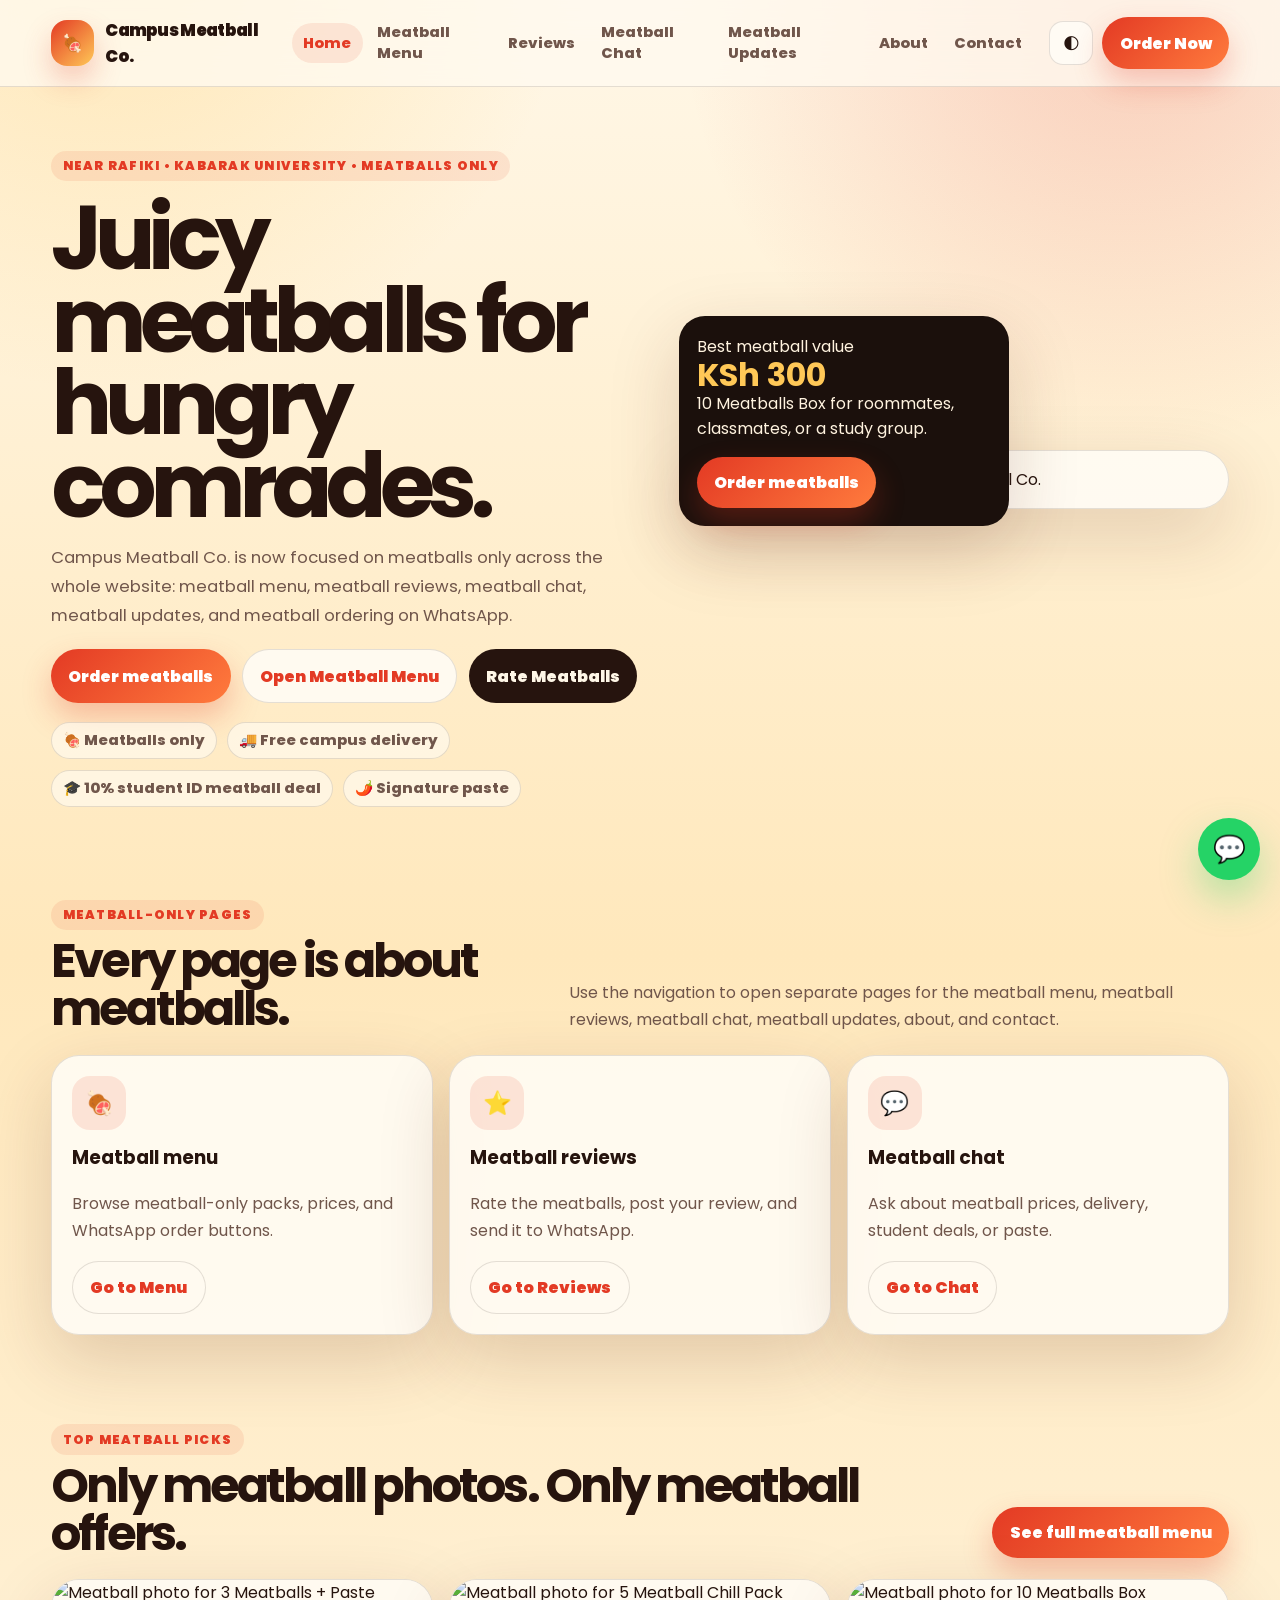
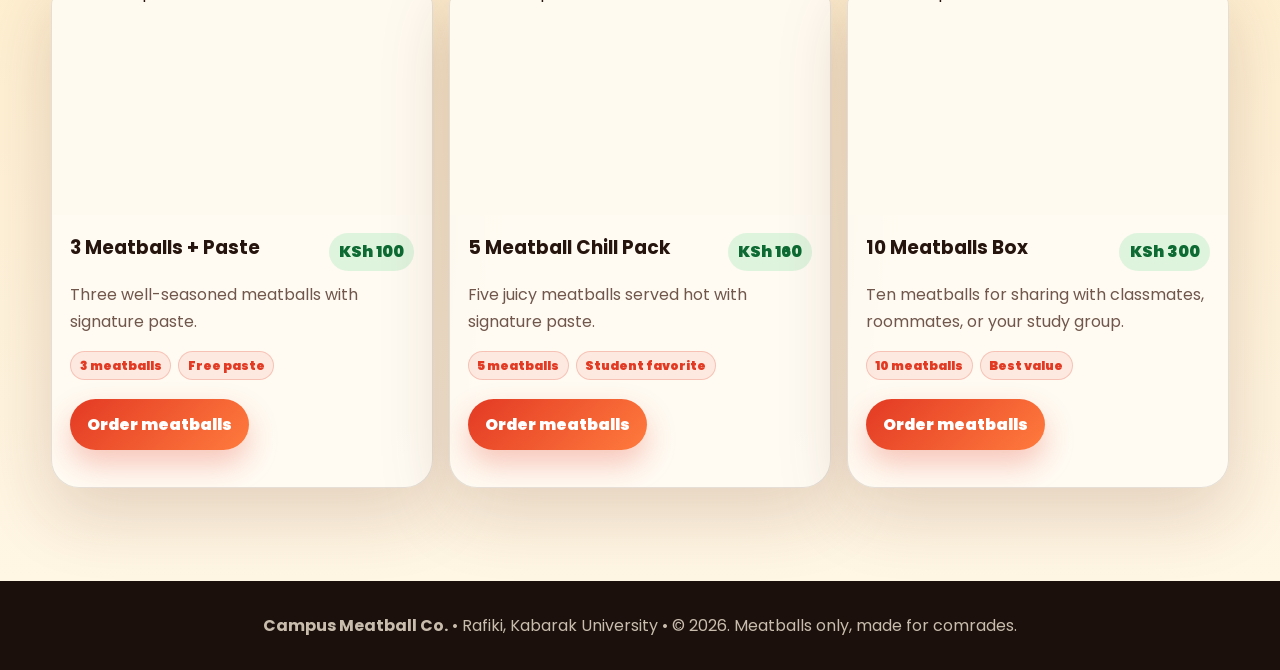
==== commit ee191023: "Make storefront meatballs only" ====
--- a/index.html
+++ b/index.html
@@ -4,978 +4,79 @@
   <meta charset="UTF-8" />
   <meta name="viewport" content="width=device-width, initial-scale=1.0" />
   <title>Campus Meatball Co. | Rafiki, Kabarak University</title>
-  <meta name="description" content="Affordable student meatballs near Rafiki, Kabarak University. Order campus delivery, read reviews, chat with us, and get meal recommendations." />
-  <meta name="keywords" content="meatballs, Kabarak University, Rafiki, student food, campus delivery, comrade prices" />
+  <meta name="description" content="A meatballs-only campus food website near Rafiki, Kabarak University with reviews, chat, recommendations, and WhatsApp ordering." />
   <meta name="author" content="Campus Meatball Co." />
-
-  <meta property="og:title" content="Campus Meatball Co. - Meatballs for Kabarak Comrades" />
-  <meta property="og:description" content="Hot meatballs, friendly comrade prices, free campus delivery, reviews, chat, recommendations, and business updates." />
-  <meta property="og:image" content="https://images.unsplash.com/photo-1529042410759-befb1204b468?auto=format&fit=crop&w=1200&q=80" />
+  <meta property="og:title" content="Campus Meatball Co. | Rafiki, Kabarak University" />
+  <meta property="og:description" content="A meatballs-only campus food website near Rafiki, Kabarak University with reviews, chat, recommendations, and WhatsApp ordering." />
+  <meta property="og:image" content="https://upload.wikimedia.org/wikipedia/commons/a/a4/Swedish_meatballs.jpg" />
   <meta property="og:type" content="website" />
-
   <link rel="preconnect" href="https://fonts.googleapis.com" />
   <link rel="preconnect" href="https://fonts.gstatic.com" crossorigin />
   <link href="https://fonts.googleapis.com/css2?family=Poppins:wght@400;500;600;700;800;900&display=swap" rel="stylesheet" />
-
-  <style>
-    :root {
-      --charcoal: #18110d;
-      --charcoal-2: #2a1710;
-      --tomato: #ef3f2d;
-      --tomato-dark: #b82016;
-      --gold: #ffbd45;
-      --cream: #fff4dc;
-      --paper: #fffaf0;
-      --green: #22c55e;
-      --muted: #745f55;
-      --text: #2b1710;
-      --white: #ffffff;
-      --card: rgba(255, 250, 240, 0.9);
-      --border: rgba(43, 23, 16, 0.12);
-      --shadow: 0 24px 70px rgba(42, 23, 16, 0.18);
-      --radius: 28px;
-    }
-
-    * { box-sizing: border-box; }
-
-    html { scroll-behavior: smooth; }
-
-    body {
-      margin: 0;
-      font-family: "Poppins", system-ui, -apple-system, BlinkMacSystemFont, "Segoe UI", sans-serif;
-      color: var(--text);
-      background:
-        radial-gradient(circle at 10% 0%, rgba(255, 189, 69, 0.35), transparent 32rem),
-        radial-gradient(circle at 85% 8%, rgba(239, 63, 45, 0.2), transparent 28rem),
-        linear-gradient(180deg, #fff8e8 0%, #fff1d0 42%, #fffaf0 100%);
-      min-height: 100vh;
-    }
-
-    body.nav-open { overflow: hidden; }
-
-    a { color: inherit; text-decoration: none; }
-    img { max-width: 100%; display: block; }
-
-    .container { width: min(1180px, 92vw); margin: 0 auto; }
-
-    .site-header {
-      position: sticky;
-      top: 0;
-      z-index: 50;
-      backdrop-filter: blur(18px);
-      background: rgba(255, 250, 240, 0.82);
-      border-bottom: 1px solid rgba(43, 23, 16, 0.08);
-    }
-
-    .header-inner {
-      display: flex;
-      align-items: center;
-      justify-content: space-between;
-      gap: 1rem;
-      padding: 0.75rem 0;
-    }
-
-    .brand {
-      display: inline-flex;
-      align-items: center;
-      gap: 0.7rem;
-      font-weight: 900;
-      letter-spacing: -0.04em;
-      font-size: 1.08rem;
-    }
-
-    .brand-mark {
-      width: 46px;
-      height: 46px;
-      display: grid;
-      place-items: center;
-      border-radius: 16px;
-      background: linear-gradient(135deg, var(--tomato), var(--gold));
-      box-shadow: 0 12px 28px rgba(239, 63, 45, 0.3);
-      color: var(--white);
-      font-size: 1.35rem;
-    }
-
-    .nav-links {
-      display: flex;
-      align-items: center;
-      justify-content: center;
-      gap: 0.2rem;
-    }
-
-    .nav-links a {
-      padding: 0.58rem 0.75rem;
-      border-radius: 999px;
-      font-size: 0.92rem;
-      font-weight: 700;
-      color: #5d4035;
-      transition: 0.2s ease;
-    }
-
-    .nav-links a:hover,
-    .nav-links a:focus-visible {
-      color: var(--tomato-dark);
-      background: rgba(239, 63, 45, 0.1);
-      outline: none;
-    }
-
-    .header-actions { display: flex; gap: 0.55rem; align-items: center; }
-
-    .menu-toggle {
-      display: none;
-      border: 0;
-      background: var(--charcoal);
-      color: var(--white);
-      width: 44px;
-      height: 44px;
-      border-radius: 14px;
-      font-size: 1.2rem;
-      cursor: pointer;
-    }
-
-    .btn {
-      display: inline-flex;
-      align-items: center;
-      justify-content: center;
-      gap: 0.45rem;
-      border: 0;
-      border-radius: 999px;
-      padding: 0.78rem 1.08rem;
-      font: inherit;
-      font-weight: 800;
-      cursor: pointer;
-      transition: transform 0.2s ease, box-shadow 0.2s ease, filter 0.2s ease;
-      white-space: nowrap;
-    }
-
-    .btn:hover { transform: translateY(-2px); filter: brightness(1.03); }
-    .btn-primary { background: linear-gradient(135deg, var(--tomato), #ff7a3d); color: var(--white); box-shadow: 0 14px 30px rgba(239, 63, 45, 0.28); }
-    .btn-dark { background: var(--charcoal); color: var(--white); }
-    .btn-light { background: var(--paper); color: var(--tomato-dark); border: 1px solid var(--border); }
-    .btn-whatsapp { background: #25d366; color: #092615; }
-
-    .hero {
-      display: grid;
-      grid-template-columns: minmax(0, 1.05fr) minmax(320px, 0.95fr);
-      gap: 2.2rem;
-      align-items: center;
-      padding: 4.2rem 0 3.2rem;
-    }
-
-    .eyebrow {
-      display: inline-flex;
-      align-items: center;
-      gap: 0.45rem;
-      padding: 0.38rem 0.72rem;
-      border-radius: 999px;
-      background: rgba(239, 63, 45, 0.1);
-      color: var(--tomato-dark);
-      font-size: 0.82rem;
-      font-weight: 900;
-      text-transform: uppercase;
-      letter-spacing: 0.08em;
-    }
-
-    h1, h2, h3, p { margin-top: 0; }
-
-    h1 {
-      margin: 1rem 0 1rem;
-      font-size: clamp(2.6rem, 7vw, 5.9rem);
-      line-height: 0.92;
-      letter-spacing: -0.08em;
-      color: var(--charcoal);
-    }
-
-    .hero-lede {
-      max-width: 62ch;
-      color: #65483d;
-      line-height: 1.75;
-      font-size: 1.04rem;
-      margin-bottom: 1.3rem;
-    }
-
-    .hero-actions { display: flex; flex-wrap: wrap; gap: 0.7rem; margin-bottom: 1.2rem; }
-
-    .trust-row {
-      display: flex;
-      flex-wrap: wrap;
-      gap: 0.65rem;
-      color: #6f4d40;
-      font-weight: 700;
-      font-size: 0.92rem;
-    }
-
-    .trust-row span {
-      display: inline-flex;
-      align-items: center;
-      gap: 0.35rem;
-      padding: 0.45rem 0.68rem;
-      background: rgba(255, 255, 255, 0.55);
-      border: 1px solid rgba(43, 23, 16, 0.08);
-      border-radius: 999px;
-    }
-
-    .hero-media {
-      position: relative;
-      min-height: 560px;
-    }
-
-    .hero-photo {
-      position: absolute;
-      inset: 0 0 80px 48px;
-      border-radius: 44px;
-      overflow: hidden;
-      box-shadow: var(--shadow);
-      border: 10px solid rgba(255, 255, 255, 0.56);
-      transform: rotate(2deg);
-    }
-
-    .hero-photo img { width: 100%; height: 100%; object-fit: cover; }
-
-    .deal-card {
-      position: absolute;
-      left: 0;
-      bottom: 0;
-      width: min(340px, 92%);
-      background: var(--charcoal);
-      color: var(--cream);
-      border-radius: 30px;
-      padding: 1.2rem;
-      box-shadow: 0 22px 50px rgba(24, 17, 13, 0.38);
-    }
-
-    .deal-card strong { display: block; font-size: 2.2rem; color: var(--gold); line-height: 1; }
-    .deal-card p { color: rgba(255, 244, 220, 0.82); line-height: 1.55; margin: 0.7rem 0 1rem; }
-
-    .floating-badge {
-      position: absolute;
-      top: 30px;
-      right: -8px;
-      background: var(--gold);
-      color: var(--charcoal);
-      border-radius: 22px;
-      padding: 0.85rem 1rem;
-      font-weight: 900;
-      box-shadow: 0 16px 34px rgba(255, 189, 69, 0.35);
-      transform: rotate(-5deg);
-    }
-
-    .section { padding: 3rem 0; }
-    .section-head { display: flex; align-items: end; justify-content: space-between; gap: 1rem; margin-bottom: 1.4rem; }
-    .section-kicker { color: var(--tomato-dark); font-size: 0.78rem; font-weight: 900; letter-spacing: 0.11em; text-transform: uppercase; margin-bottom: 0.35rem; }
-    .section-title { margin: 0; font-size: clamp(1.8rem, 4vw, 3rem); letter-spacing: -0.06em; color: var(--charcoal); line-height: 1; }
-    .section-sub { color: var(--muted); line-height: 1.7; max-width: 66ch; margin: 0; }
-
-    .grid-3 { display: grid; grid-template-columns: repeat(3, minmax(0, 1fr)); gap: 1rem; }
-    .grid-2 { display: grid; grid-template-columns: repeat(2, minmax(0, 1fr)); gap: 1rem; }
-
-    .card {
-      background: var(--card);
-      border: 1px solid var(--border);
-      border-radius: var(--radius);
-      padding: 1.25rem;
-      box-shadow: var(--shadow);
-    }
-
-    .feature-card { min-height: 100%; }
-    .feature-card .icon { width: 54px; height: 54px; display: grid; place-items: center; border-radius: 18px; background: rgba(239, 63, 45, 0.11); font-size: 1.5rem; margin-bottom: 0.8rem; }
-    .feature-card h3 { color: var(--charcoal); margin-bottom: 0.45rem; }
-    .feature-card p { color: var(--muted); line-height: 1.7; margin-bottom: 0; }
-
-    .menu-card { overflow: hidden; padding: 0; background: #fffdf7; }
-    .menu-card img { width: 100%; height: 210px; object-fit: cover; }
-    .menu-body { padding: 1.1rem; }
-    .menu-top { display: flex; justify-content: space-between; gap: 1rem; align-items: start; margin-bottom: 0.5rem; }
-    .price { display: inline-flex; align-items: center; padding: 0.4rem 0.65rem; border-radius: 999px; background: rgba(34, 197, 94, 0.12); color: #137a38; font-weight: 900; white-space: nowrap; }
-    .menu-card h3 { margin-bottom: 0.25rem; color: var(--charcoal); }
-    .menu-card p { color: var(--muted); line-height: 1.65; font-size: 0.94rem; }
-    .tags { display: flex; flex-wrap: wrap; gap: 0.4rem; }
-    .tag { border: 1px solid rgba(239, 63, 45, 0.2); color: var(--tomato-dark); background: rgba(239, 63, 45, 0.08); border-radius: 999px; padding: 0.28rem 0.55rem; font-size: 0.76rem; font-weight: 800; }
-
-    .recommendation-panel {
-      display: grid;
-      grid-template-columns: 0.9fr 1.1fr;
-      gap: 1rem;
-      align-items: stretch;
-    }
-
-    .recommendation-panel form { display: grid; gap: 0.9rem; }
-    label { display: grid; gap: 0.35rem; color: #6f4d40; font-weight: 800; font-size: 0.9rem; }
-    select, input, textarea {
-      width: 100%;
-      border: 1px solid rgba(43, 23, 16, 0.16);
-      border-radius: 16px;
-      padding: 0.85rem 0.95rem;
-      background: rgba(255, 255, 255, 0.86);
-      color: var(--text);
-      font: inherit;
-      outline: none;
-    }
-
-    select:focus, input:focus, textarea:focus { border-color: var(--tomato); box-shadow: 0 0 0 4px rgba(239, 63, 45, 0.12); }
-
-    .recommendation-result {
-      min-height: 100%;
-      display: grid;
-      align-content: center;
-      background:
-        linear-gradient(135deg, rgba(24, 17, 13, 0.88), rgba(93, 36, 20, 0.88)),
-        url("https://images.unsplash.com/photo-1551183053-bf91a1d81141?auto=format&fit=crop&w=1000&q=80") center/cover;
-      color: var(--cream);
-      border-radius: var(--radius);
-      padding: 1.35rem;
-      box-shadow: var(--shadow);
-    }
-
-    .recommendation-result h3 { color: var(--gold); font-size: 1.6rem; margin-bottom: 0.4rem; }
-    .recommendation-result p { color: rgba(255, 244, 220, 0.86); line-height: 1.7; }
-
-    .review-list { display: grid; gap: 0.8rem; }
-    .review { background: rgba(255, 255, 255, 0.72); border: 1px solid var(--border); border-radius: 20px; padding: 1rem; }
-    .review strong { color: var(--charcoal); }
-    .stars { color: #f59e0b; letter-spacing: 0.06em; }
-    .review p { color: var(--muted); margin: 0.45rem 0 0; line-height: 1.65; }
-
-    .chat-shell { overflow: hidden; padding: 0; }
-    .chat-header { display: flex; align-items: center; justify-content: space-between; padding: 1rem; background: var(--charcoal); color: var(--cream); }
-    .status { display: inline-flex; align-items: center; gap: 0.35rem; color: #bbf7d0; font-weight: 800; font-size: 0.85rem; }
-    .status::before { content: ""; width: 9px; height: 9px; border-radius: 999px; background: var(--green); box-shadow: 0 0 0 5px rgba(34, 197, 94, 0.16); }
-    .chat-messages { padding: 1rem; display: grid; gap: 0.75rem; max-height: 330px; overflow: auto; }
-    .bubble { width: fit-content; max-width: 86%; padding: 0.75rem 0.9rem; border-radius: 18px; line-height: 1.5; font-size: 0.94rem; }
-    .bubble.bot { background: #fff2d2; color: var(--text); border-bottom-left-radius: 6px; }
-    .bubble.user { margin-left: auto; background: var(--tomato); color: var(--white); border-bottom-right-radius: 6px; }
-    .chat-form { display: flex; gap: 0.5rem; padding: 1rem; border-top: 1px solid var(--border); }
-    .chat-form input { border-radius: 999px; }
-
-    .news-card { display: grid; gap: 0.55rem; }
-    .news-date { color: var(--tomato-dark); font-weight: 900; font-size: 0.82rem; }
-    .news-card p { color: var(--muted); line-height: 1.7; margin-bottom: 0; }
-
-    .about-band {
-      display: grid;
-      grid-template-columns: 1fr 1fr;
-      gap: 1rem;
-      align-items: center;
-      background: var(--charcoal);
-      color: var(--cream);
-      border-radius: 36px;
-      overflow: hidden;
-      box-shadow: var(--shadow);
-    }
-
-    .about-band img { height: 100%; width: 100%; object-fit: cover; min-height: 410px; }
-    .about-copy { padding: 2rem; }
-    .about-copy h2 { font-size: clamp(1.9rem, 4vw, 3.4rem); line-height: 1; letter-spacing: -0.07em; margin-bottom: 0.8rem; color: var(--gold); }
-    .about-copy p, .about-copy li { color: rgba(255, 244, 220, 0.84); line-height: 1.75; }
-    .about-copy ul { padding-left: 1.15rem; margin-bottom: 1.2rem; }
-
-    .contact-strip {
-      display: grid;
-      grid-template-columns: 1.05fr 0.95fr;
-      gap: 1rem;
-      align-items: start;
-    }
-
-    .contact-methods { display: grid; gap: 0.65rem; }
-    .contact-method {
-      display: flex;
-      gap: 0.75rem;
-      align-items: center;
-      padding: 0.85rem;
-      border-radius: 20px;
-      background: rgba(255, 255, 255, 0.66);
-      border: 1px solid var(--border);
-      font-weight: 800;
-    }
-
-    .contact-method span:first-child { width: 38px; height: 38px; display: grid; place-items: center; border-radius: 14px; background: rgba(239, 63, 45, 0.1); }
-
-    .footer {
-      margin-top: 3rem;
-      padding: 2rem 0;
-      background: var(--charcoal);
-      color: rgba(255, 244, 220, 0.74);
-      text-align: center;
-    }
-
-    .floating-whatsapp {
-      position: fixed;
-      right: 20px;
-      bottom: 20px;
-      z-index: 60;
-      width: 62px;
-      height: 62px;
-      border-radius: 50%;
-      display: grid;
-      place-items: center;
-      background: #25d366;
-      color: #062d16;
-      font-size: 1.65rem;
-      box-shadow: 0 18px 38px rgba(37, 211, 102, 0.34);
-    }
-
-    @media (max-width: 1020px) {
-      .hero, .recommendation-panel, .about-band, .contact-strip { grid-template-columns: 1fr; }
-      .hero-media { min-height: 470px; }
-      .hero-photo { inset: 0 0 70px 28px; }
-      .grid-3 { grid-template-columns: repeat(2, minmax(0, 1fr)); }
-      .section-head { align-items: start; flex-direction: column; }
-    }
-
-    @media (max-width: 780px) {
-      .menu-toggle { display: grid; place-items: center; }
-      .nav-links {
-        position: fixed;
-        inset: 74px 4vw auto;
-        display: none;
-        flex-direction: column;
-        align-items: stretch;
-        background: rgba(255, 250, 240, 0.98);
-        border: 1px solid var(--border);
-        border-radius: 24px;
-        padding: 0.7rem;
-        box-shadow: var(--shadow);
-      }
-      .nav-links.show { display: flex; }
-      .nav-links a { padding: 0.85rem 1rem; }
-      .header-actions .btn-primary { display: none; }
-      .grid-3, .grid-2 { grid-template-columns: 1fr; }
-      h1 { font-size: clamp(2.7rem, 16vw, 4.4rem); }
-      .hero { padding-top: 2.7rem; }
-      .hero-photo { left: 0; transform: none; }
-      .floating-badge { right: 12px; }
-      .chat-form { flex-direction: column; }
-    }
-  </style>
+  <link rel="stylesheet" href="assets/meatball.css" />
 </head>
 <body>
   <header class="site-header">
     <div class="container header-inner">
-      <a class="brand" href="#home" aria-label="Campus Meatball Co. home">
-        <span class="brand-mark">🍖</span>
-        <span>Campus Meatball Co.</span>
-      </a>
-
-      <nav class="nav-links" id="navLinks" aria-label="Main navigation">
-        <a href="#menu">Menu</a>
-        <a href="#recommend">Recommendations</a>
-        <a href="#reviews">Reviews</a>
-        <a href="#chat">Chat</a>
-        <a href="#news">Updates</a>
-        <a href="#about">About</a>
-        <a href="#contact">Contact</a>
+      <a class="brand" href="index.html" aria-label="Campus Meatball Co. home"><span class="brand-mark">🍖</span><span>Campus Meatball Co.</span></a>
+      <nav class="nav-links" data-nav-links aria-label="Main navigation">
+        <a href="index.html" class="active">Home</a>
+        <a href="menu.html">Meatball Menu</a>
+        <a href="reviews.html">Reviews</a>
+        <a href="chat.html">Meatball Chat</a>
+        <a href="updates.html">Meatball Updates</a>
+        <a href="about.html">About</a>
+        <a href="contact.html">Contact</a>
       </nav>
       <div class="header-actions">
-        <a class="btn btn-primary" href="https://wa.me/254701279476?text=Hi%20Campus%20Meatball%20Co.%2C%20I%20want%20to%20order" target="_blank" rel="noopener noreferrer">Order Now</a>
-        <button class="menu-toggle" id="menuToggle" type="button" aria-label="Open menu">☰</button>
+        <button class="theme-toggle" data-theme-toggle type="button" aria-label="Toggle dark or light mode">🌓</button>
+        <a class="btn btn-primary" data-order="3 Meatballs + Paste — KSh 100">Order Now</a>
+        <button class="menu-toggle" data-menu-toggle type="button" aria-label="Open menu">☰</button>
       </div>
     </div>
   </header>
 
-  <main id="home">
+  <main>
     <section class="container hero">
-      <div>
-        <span class="eyebrow">Near Rafiki • Kabarak University</span>
-        <h1>Juicy meatballs for hungry comrades.</h1>
-        <p class="hero-lede">
-          A student-focused food spot serving hot, well-seasoned meatballs at comrade prices, with free delivery around campus, 10% off for student ID holders, and extra paste for serious sauce lovers.
-        </p>
-        <div class="hero-actions">
-          <a class="btn btn-primary" href="https://wa.me/254701279476?text=Hi%2C%20I%20want%20to%20order%20meatballs%20near%20Kabarak" target="_blank" rel="noopener noreferrer">Order on WhatsApp</a>
-          <a class="btn btn-light" href="#menu">View Menu</a>
-          <a class="btn btn-dark" href="#chat">Ask a Question</a>
+      <div class="hero-grid">
+        <div>
+          <span class="eyebrow">Near Rafiki • Kabarak University • Meatballs only</span>
+          <h1>Juicy meatballs for hungry comrades.</h1>
+          <p class="lede">Campus Meatball Co. is now focused on meatballs only across the whole website: meatball menu, meatball reviews, meatball chat, meatball updates, and meatball ordering on WhatsApp.</p>
+          <div class="hero-actions"><a class="btn btn-primary" data-order="3 Meatballs + Paste — KSh 100">Order meatballs</a><a class="btn btn-light" href="menu.html">Open Meatball Menu</a><a class="btn btn-dark" href="reviews.html">Rate Meatballs</a></div>
+          <div class="trust-row"><span>🍖 Meatballs only</span><span>🚚 Free campus delivery</span><span>🎓 10% student ID meatball deal</span><span>🌶️ Signature paste</span></div>
         </div>
-        <div class="trust-row" aria-label="Business highlights">
-          <span>🚚 Free campus delivery</span>
-          <span>🎓 10% student ID discount</span>
-          <span>🌶️ Signature paste</span>
-          <span>🌙 Late-night packs</span>
-        </div>
+        <div class="hero-card"><img src="https://upload.wikimedia.org/wikipedia/commons/a/a4/Swedish_meatballs.jpg" alt="Meatball photo for Campus Meatball Co." /><article class="deal-card"><span>Best meatball value</span><strong>KSh 300</strong><p>10 Meatballs Box for roommates, classmates, or a study group.</p><a class="btn btn-primary" data-order="10 Meatballs Box — KSh 300">Order meatballs</a></article></div>
       </div>
-
-      <div class="hero-media" aria-label="Fresh meatball meal photography">
-        <div class="hero-photo">
-          <img src="https://images.unsplash.com/photo-1529042410759-befb1204b468?auto=format&fit=crop&w=1100&q=85" alt="A bowl of saucy meatballs served hot" />
-        </div>
-        <div class="floating-badge">Comrade prices<br />from KSh 40</div>
-        <article class="deal-card">
-          <span>Best value</span>
-          <strong>KSh 300</strong>
-          <p>10 Meatballs Box for sharing with roommates, classmates, or your study group.</p>
-          <a class="btn btn-primary" href="#menu">See deals</a>
+    </section>
+    <section class="container section">
+      <div class="section-head"><div><span class="section-kicker">Meatball-only pages</span><h2 class="section-title">Every page is about meatballs.</h2></div><p class="section-sub">Use the navigation to open separate pages for the meatball menu, meatball reviews, meatball chat, meatball updates, about, and contact.</p></div>
+      <div class="grid-3">
+        <article class="card feature-card"><div class="icon">🍖</div><h3>Meatball menu</h3><p>Browse meatball-only packs, prices, and WhatsApp order buttons.</p><a class="btn btn-light" href="menu.html">Go to Menu</a></article>
+        <article class="card feature-card"><div class="icon">⭐</div><h3>Meatball reviews</h3><p>Rate the meatballs, post your review, and send it to WhatsApp.</p><a class="btn btn-light" href="reviews.html">Go to Reviews</a></article>
+        <article class="card feature-card"><div class="icon">💬</div><h3>Meatball chat</h3><p>Ask about meatball prices, delivery, student deals, or paste.</p><a class="btn btn-light" href="chat.html">Go to Chat</a></article>
+      </div>
+    </section>
+    <section class="container section">
+      <div class="section-head"><div><span class="section-kicker">Top meatball picks</span><h2 class="section-title">Only meatball photos. Only meatball offers.</h2></div><a class="btn btn-primary" href="menu.html">See full meatball menu</a></div>
+      <div class="grid-3">
+        <article class="card menu-card">
+          <img src="https://upload.wikimedia.org/wikipedia/commons/3/3e/Swedish_Meatballs.jpg" alt="Meatball photo for 3 Meatballs + Paste" loading="lazy" />
+          <div class="menu-body"><div class="menu-top"><h3>3 Meatballs + Paste</h3><span class="price">KSh 100</span></div><p>Three well-seasoned meatballs with signature paste.</p><div class="tags"><span class="tag">3 meatballs</span><span class="tag">Free paste</span></div><div class="hero-actions"><a class="btn btn-primary" data-order="3 Meatballs + Paste — KSh 100">Order meatballs</a></div></div>
+        </article>
+        <article class="card menu-card">
+          <img src="https://upload.wikimedia.org/wikipedia/commons/1/17/Holiday_Swedish_Meatballs.jpg" alt="Meatball photo for 5 Meatball Chill Pack" loading="lazy" />
+          <div class="menu-body"><div class="menu-top"><h3>5 Meatball Chill Pack</h3><span class="price">KSh 160</span></div><p>Five juicy meatballs served hot with signature paste.</p><div class="tags"><span class="tag">5 meatballs</span><span class="tag">Student favorite</span></div><div class="hero-actions"><a class="btn btn-primary" data-order="5 Meatball Chill Pack — KSh 160">Order meatballs</a></div></div>
+        </article>
+        <article class="card menu-card">
+          <img src="https://upload.wikimedia.org/wikipedia/commons/a/a4/Swedish_Meatballs_2.jpg" alt="Meatball photo for 10 Meatballs Box" loading="lazy" />
+          <div class="menu-body"><div class="menu-top"><h3>10 Meatballs Box</h3><span class="price">KSh 300</span></div><p>Ten meatballs for sharing with classmates, roommates, or your study group.</p><div class="tags"><span class="tag">10 meatballs</span><span class="tag">Best value</span></div><div class="hero-actions"><a class="btn btn-primary" data-order="10 Meatballs Box — KSh 300">Order meatballs</a></div></div>
         </article>
       </div>
     </section>
-
-    <section class="container section" id="platform">
-      <div class="section-head">
-        <div>
-          <p class="section-kicker">Your starter platform</p>
-          <h2 class="section-title">More than a menu — a customer hub.</h2>
-        </div>
-        <p class="section-sub">This website is built like a professional launch platform: customers can discover meals, get recommendations, leave reviews, chat quickly, and follow business updates as you grow.</p>
-      </div>
-      <div class="grid-3">
-        <article class="card feature-card">
-          <div class="icon">⭐</div>
-          <h3>Reviews</h3>
-          <p>Collect social proof from classmates, show star ratings, and make new buyers trust the food before ordering.</p>
-        </article>
-        <article class="card feature-card">
-          <div class="icon">💬</div>
-          <h3>Chats</h3>
-          <p>A quick chat box gives instant answers and pushes serious orders to WhatsApp using your phone number.</p>
-        </article>
-        <article class="card feature-card">
-          <div class="icon">🧠</div>
-          <h3>Recommendations</h3>
-          <p>Students choose their budget, hunger level, and vibe, then the site recommends the best pack.</p>
-        </article>
-      </div>
-    </section>
-
-    <section class="container section" id="menu">
-      <div class="section-head">
-        <div>
-          <p class="section-kicker">Menu and prices</p>
-          <h2 class="section-title">Affordable, filling, campus-ready.</h2>
-        </div>
-        <p class="section-sub">Prices are clear and student-friendly. Every offer can be updated later when ingredient costs change or the online ordering platform is launched.</p>
-      </div>
-
-      <div class="grid-3">
-        <article class="card menu-card">
-          <img src="https://images.unsplash.com/photo-1604909052743-94e838986d24?auto=format&fit=crop&w=900&q=80" alt="Single meatball snack" />
-          <div class="menu-body">
-            <div class="menu-top"><h3>Single Meatball</h3><span class="price">KSh 40</span></div>
-            <p>One juicy meatball, served hot for a quick snack between classes.</p>
-            <div class="tags"><span class="tag">Quick bite</span><span class="tag">Budget</span></div>
-          </div>
-        </article>
-
-        <article class="card menu-card">
-          <img src="https://images.unsplash.com/photo-1529692236671-f1f6cf9683ba?auto=format&fit=crop&w=900&q=80" alt="Three meatballs with sauce" />
-          <div class="menu-body">
-            <div class="menu-top"><h3>3 Meatballs + Paste</h3><span class="price">KSh 100</span></div>
-            <p>Three tender meatballs with free paste for a simple, reliable snack.</p>
-            <div class="tags"><span class="tag">Free paste</span><span class="tag">Popular</span></div>
-          </div>
-        </article>
-
-        <article class="card menu-card">
-          <img src="https://images.unsplash.com/photo-1606755962773-d324e0a13086?auto=format&fit=crop&w=900&q=80" alt="Five meatballs served with paste" />
-          <div class="menu-body">
-            <div class="menu-top"><h3>5 Meatball Chill Pack</h3><span class="price">KSh 160</span></div>
-            <p>Five juicy, well-seasoned meatballs served hot with signature paste.</p>
-            <div class="tags"><span class="tag">Filling</span><span class="tag">Student favorite</span></div>
-          </div>
-        </article>
-
-        <article class="card menu-card">
-          <img src="https://images.unsplash.com/photo-1549931319-a545dcf3bc73?auto=format&fit=crop&w=900&q=80" alt="Fresh bread with meatballs" />
-          <div class="menu-body">
-            <div class="menu-top"><h3>Meatballs + Bread</h3><span class="price">KSh 120</span></div>
-            <p>Three meatballs served with fresh bread and flavorful paste to keep you energized.</p>
-            <div class="tags"><span class="tag">Meal deal</span><span class="tag">3 meatballs</span></div>
-          </div>
-        </article>
-
-        <article class="card menu-card">
-          <img src="https://images.unsplash.com/photo-1573080496219-bb080dd4f877?auto=format&fit=crop&w=900&q=80" alt="Fries served hot" />
-          <div class="menu-body">
-            <div class="menu-top"><h3>Meatballs + Fries</h3><span class="price">KSh 150</span></div>
-            <p>Crispy fries paired with three tender meatballs: flavor, value, and profit-smart portions.</p>
-            <div class="tags"><span class="tag">3 meatballs</span><span class="tag">Combo</span></div>
-          </div>
-        </article>
-
-        <article class="card menu-card">
-          <img src="https://images.unsplash.com/photo-1544145945-f90425340c7e?auto=format&fit=crop&w=900&q=80" alt="Refreshing drink beside a meal" />
-          <div class="menu-body">
-            <div class="menu-top"><h3>Late Night Study Pack</h3><span class="price">KSh 180</span></div>
-            <p>Juicy meatballs, a filling side, and a refreshing drink for revision nights.</p>
-            <div class="tags"><span class="tag">Includes drink</span><span class="tag">Night fuel</span></div>
-          </div>
-        </article>
-
-        <article class="card menu-card">
-          <img src="https://images.unsplash.com/photo-1472476443507-c7a5948772fc?auto=format&fit=crop&w=900&q=80" alt="Extra sauce served in a small bowl" />
-          <div class="menu-body">
-            <div class="menu-top"><h3>Extra Paste</h3><span class="price">KSh 10</span></div>
-            <p>Love the sauce? Add extra paste for a richer, spicier flavor experience.</p>
-            <div class="tags"><span class="tag">Add-on</span><span class="tag">Saucy</span></div>
-          </div>
-        </article>
-
-        <article class="card menu-card">
-          <img src="https://images.unsplash.com/photo-1539136788836-5699e78bfc75?auto=format&fit=crop&w=900&q=80" alt="Food box ready for sharing" />
-          <div class="menu-body">
-            <div class="menu-top"><h3>10 Meatballs Box</h3><span class="price">KSh 300</span></div>
-            <p>The ultimate group deal: ten juicy meatballs for friends, classmates, or solo champions.</p>
-            <div class="tags"><span class="tag">Best value</span><span class="tag">Shareable</span></div>
-          </div>
-        </article>
-
-        <article class="card menu-card">
-          <img src="https://images.unsplash.com/photo-1544025162-d76694265947?auto=format&fit=crop&w=900&q=80" alt="Meal prepared for delivery" />
-          <div class="menu-body">
-            <div class="menu-top"><h3>Student ID Discount</h3><span class="price">10% off</span></div>
-            <p>Show a valid student ID and save on selected orders while the launch promo lasts.</p>
-            <div class="tags"><span class="tag">Promo</span><span class="tag">Campus only</span></div>
-          </div>
-        </article>
-      </div>
-    </section>
-
-    <section class="container section" id="recommend">
-      <div class="section-head">
-        <div>
-          <p class="section-kicker">Meal finder</p>
-          <h2 class="section-title">Not sure what to order?</h2>
-        </div>
-        <p class="section-sub">Use the recommendation tool to match a student budget with the right meal. It is simple now, but ready to become a smarter online ordering feature later.</p>
-      </div>
-
-      <div class="recommendation-panel">
-        <form class="card" id="recommendationForm">
-          <label>
-            Your budget
-            <select id="budget">
-              <option value="100">KSh 100 or less</option>
-              <option value="160">Around KSh 160</option>
-              <option value="180">KSh 180 and above</option>
-              <option value="300">Group order</option>
-            </select>
-          </label>
-          <label>
-            Hunger level
-            <select id="hunger">
-              <option value="snack">Just a snack</option>
-              <option value="meal">I need a meal</option>
-              <option value="study">Late-night study fuel</option>
-              <option value="share">Sharing with friends</option>
-            </select>
-          </label>
-          <label>
-            Sauce mood
-            <select id="sauce">
-              <option value="normal">Normal paste</option>
-              <option value="extra">Extra paste</option>
-            </select>
-          </label>
-          <button class="btn btn-primary" type="submit">Recommend my meal</button>
-        </form>
-
-        <article class="recommendation-result" id="recommendationResult" aria-live="polite">
-          <p class="section-kicker">Recommended</p>
-          <h3>3 Meatballs + Paste — KSh 100</h3>
-          <p>Best starter pick for comrades who want value, flavor, and a quick campus snack. Add extra paste for KSh 10 if you love sauce.</p>
-          <a class="btn btn-primary" href="https://wa.me/254701279476?text=Hi%2C%20I%20want%203%20Meatballs%20%2B%20Paste" target="_blank" rel="noopener noreferrer">Order this</a>
-        </article>
-      </div>
-    </section>
-
-    <section class="container section" id="reviews">
-      <div class="section-head">
-        <div>
-          <p class="section-kicker">Customer voice</p>
-          <h2 class="section-title">Reviews from campus.</h2>
-        </div>
-        <p class="section-sub">Early reviews help the business look trusted. New reviews are saved in the visitor's browser for now; later this can connect to a database.</p>
-      </div>
-
-      <div class="grid-2">
-        <div class="review-list" id="reviewList">
-          <article class="review">
-            <strong>Brian, 3rd Year</strong>
-            <div class="stars">★★★★★</div>
-            <p>The fries combo is exactly what I need after lectures. Fast delivery around campus too.</p>
-          </article>
-          <article class="review">
-            <strong>Mercy, Hostel Order</strong>
-            <div class="stars">★★★★★</div>
-            <p>The paste is the secret. I always add extra because it makes the meatballs hit different.</p>
-          </article>
-          <article class="review">
-            <strong>Study Group</strong>
-            <div class="stars">★★★★☆</div>
-            <p>The 10 meatballs box is perfect when we are revising together. Good value for comrades.</p>
-          </article>
-        </div>
-
-        <form class="card" id="reviewForm">
-          <h3>Leave a review</h3>
-          <label>
-            Name or nickname
-            <input id="reviewName" type="text" placeholder="e.g. Kabarak Comrade" required />
-          </label>
-          <label>
-            Rating
-            <select id="reviewRating">
-              <option value="5">5 stars</option>
-              <option value="4">4 stars</option>
-              <option value="3">3 stars</option>
-              <option value="2">2 stars</option>
-              <option value="1">1 star</option>
-            </select>
-          </label>
-          <label>
-            Review
-            <textarea id="reviewText" rows="5" placeholder="Tell us what you loved or what we should improve" required></textarea>
-          </label>
-          <button class="btn btn-primary" type="submit">Post review</button>
-        </form>
-      </div>
-    </section>
-
-    <section class="container section" id="chat">
-      <div class="section-head">
-        <div>
-          <p class="section-kicker">Quick chat</p>
-          <h2 class="section-title">Ask before you order.</h2>
-        </div>
-        <p class="section-sub">This starter chat answers common questions instantly and guides customers to WhatsApp for real orders and delivery coordination.</p>
-      </div>
-
-      <div class="grid-2">
-        <article class="card chat-shell">
-          <div class="chat-header">
-            <strong>Campus Meatball Co. Assistant</strong>
-            <span class="status">Online</span>
-          </div>
-          <div class="chat-messages" id="chatMessages" aria-live="polite">
-            <div class="bubble bot">Hi comrade 👋 Ask about prices, delivery, discount, paste, or late-night orders.</div>
-          </div>
-          <form class="chat-form" id="chatForm">
-            <input id="chatInput" type="text" placeholder="Type your question..." autocomplete="off" required />
-            <button class="btn btn-primary" type="submit">Send</button>
-          </form>
-        </article>
-
-        <article class="card feature-card">
-          <div class="icon">📲</div>
-          <h3>Prefer real-time chat?</h3>
-          <p>Tap WhatsApp to confirm stock, send your location near Rafiki or around campus, and place an order directly with the business.</p>
-          <div class="hero-actions" style="margin-top: 1rem; margin-bottom: 0;">
-            <a class="btn btn-whatsapp" href="https://wa.me/254701279476?text=Hi%20Campus%20Meatball%20Co.%2C%20I%20have%20a%20question" target="_blank" rel="noopener noreferrer">Chat on WhatsApp</a>
-            <a class="btn btn-light" href="mailto:jaxxitacapital@gmail.com">Email us</a>
-          </div>
-        </article>
-      </div>
-    </section>
-
-    <section class="container section" id="news">
-      <div class="section-head">
-        <div>
-          <p class="section-kicker">Business news</p>
-          <h2 class="section-title">Updates and launch notes.</h2>
-        </div>
-        <p class="section-sub">Use this area to announce new combos, delivery hours, exam-week offers, loyalty rewards, and when online ordering goes live.</p>
-      </div>
-
-      <div class="grid-3">
-        <article class="card news-card">
-          <span class="news-date">Launch update</span>
-          <h3>Student-first menu is ready</h3>
-          <p>Core comrade prices are published, including single meatballs, combo packs, bread meals, fries combos, and group boxes.</p>
-        </article>
-        <article class="card news-card">
-          <span class="news-date">Campus promo</span>
-          <h3>Student ID holders save 10%</h3>
-          <p>Show your student ID to unlock the launch discount on selected meals while the early customer campaign is active.</p>
-        </article>
-        <article class="card news-card">
-          <span class="news-date">Coming soon</span>
-          <h3>Online ordering platform</h3>
-          <p>The next step is a full order flow with cart, delivery notes, order status, admin menu editing, and real customer review storage.</p>
-        </article>
-      </div>
-    </section>
-
-    <section class="container section" id="about">
-      <div class="about-band">
-        <img src="https://images.unsplash.com/photo-1555244162-803834f70033?auto=format&fit=crop&w=1100&q=85" alt="A chef preparing food in a kitchen" />
-        <div class="about-copy">
-          <p class="section-kicker">About the business</p>
-          <h2>Built for Kabarak students, priced for real campus life.</h2>
-          <p>
-            Campus Meatball Co. is beginning near Rafiki, Kabarak University, with a simple mission: serve hot, satisfying meatballs that students can afford and recommend to friends.
-          </p>
-          <ul>
-            <li>Fresh preparation, consistent portions, and signature paste.</li>
-            <li>Free delivery around campus to make ordering convenient.</li>
-            <li>Student discounts, group deals, and late-night study options.</li>
-            <li>A digital-first plan for reviews, ordering, updates, and loyalty.</li>
-          </ul>
-          <a class="btn btn-primary" href="#contact">Work with us</a>
-        </div>
-      </div>
-    </section>
-
-    <section class="container section" id="contact">
-      <div class="contact-strip">
-        <div>
-          <p class="section-kicker">Contact and orders</p>
-          <h2 class="section-title">Ready to feed campus?</h2>
-          <p class="section-sub">Reach out for orders, reviews, collaborations, delivery questions, content partnerships, or updates about the future ordering system.</p>
-        </div>
-        <div class="card contact-methods">
-          <a class="contact-method" href="tel:+254701279476"><span>📞</span><span>0701 279 476</span></a>
-          <a class="contact-method" href="https://wa.me/254701279476" target="_blank" rel="noopener noreferrer"><span>💬</span><span>WhatsApp order line</span></a>
-          <a class="contact-method" href="mailto:jaxxitacapital@gmail.com"><span>✉️</span><span>jaxxitacapital@gmail.com</span></a>
-          <a class="contact-method" href="https://instagram.com/mind,_offline" target="_blank" rel="noopener noreferrer"><span>📸</span><span>@mind,_offline</span></a>
-          <div class="contact-method"><span>📍</span><span>Near Rafiki, Kabarak University</span></div>
-        </div>
-      </div>
-    </section>
   </main>
-
-  <a class="floating-whatsapp" href="https://wa.me/254701279476?text=Hi%20Campus%20Meatball%20Co.%2C%20I%20want%20to%20order" target="_blank" rel="noopener noreferrer" aria-label="Order on WhatsApp">💬</a>
-
-  <footer class="footer">
-    <div class="container">
-      <strong>Campus Meatball Co.</strong> • Rafiki, Kabarak University • &copy; <span id="year"></span>. Built for comrades, powered by flavor.
-    </div>
-  </footer>
-
-  <script>
-    const menuToggle = document.getElementById("menuToggle");
-    const navLinks = document.getElementById("navLinks");
-    const recommendationForm = document.getElementById("recommendationForm");
-    const recommendationResult = document.getElementById("recommendationResult");
-    const reviewForm = document.getElementById("reviewForm");
-    const reviewList = document.getElementById("reviewList");
-    const chatForm = document.getElementById("chatForm");
-    const chatInput = document.getElementById("chatInput");
-    const chatMessages = document.getElementById("chatMessages");
-
-    const meals = {
-      snack: {
-        title: "3 Meatballs + Paste — KSh 100",
-        text: "Best starter pick for a quick snack between classes. It includes free paste and keeps the budget tight."
-      },
-      meal: {
-        title: "Meatballs + Fries — KSh 150",
-        text: "A stronger meal with crispy fries and three tender meatballs. Good value when you need more than a snack."
-      },
-      study: {
-        title: "Late Night Study Pack — KSh 180",
-        text: "Built for revision: meatballs, a filling side, and a drink to keep you moving through late study hours."
-      },
-      share: {
-        title: "10 Meatballs Box — KSh 300",
-        text: "Best for friends, classmates, roommates, or group study. Ten meatballs make sharing simple and affordable."
-      }
-    };
-
-    function renderRecommendation(title, text, extraPaste) {
-      const pasteNote = extraPaste ? " Add extra paste for KSh 10 to make it saucier." : "";
-      const encodedTitle = encodeURIComponent(title.replace(" — ", " "));
-      recommendationResult.innerHTML = `
-        <p class="section-kicker">Recommended</p>
-        <h3>${title}</h3>
-        <p>${text}${pasteNote}</p>
-        <a class="btn btn-primary" href="https://wa.me/254701279476?text=Hi%2C%20I%20want%20to%20order%20${encodedTitle}" target="_blank" rel="noopener noreferrer">Order this</a>
-      `;
-    }
-
-    menuToggle.addEventListener("click", () => {
-      navLinks.classList.toggle("show");
-      document.body.classList.toggle("nav-open", navLinks.classList.contains("show"));
-    });
-
-    navLinks.addEventListener("click", (event) => {
-      if (event.target.tagName === "A") {
-        navLinks.classList.remove("show");
-        document.body.classList.remove("nav-open");
-      }
-    });
-
-    recommendationForm.addEventListener("submit", (event) => {
-      event.preventDefault();
-      const budget = Number(document.getElementById("budget").value);
-      const hunger = document.getElementById("hunger").value;
-      const sauce = document.getElementById("sauce").value;
-      let pick = meals[hunger];
-
-      if (budget <= 100 && hunger !== "share") {
-        pick = meals.snack;
-      } else if (budget >= 300 || hunger === "share") {
-        pick = meals.share;
-      } else if (budget >= 180 || hunger === "study") {
-        pick = meals.study;
-      }
-
-      renderRecommendation(pick.title, pick.text, sauce === "extra");
-    });
-
-    function starsFromRating(rating) {
-      const full = "★".repeat(rating);
-      const empty = "☆".repeat(5 - rating);
-      return full + empty;
-    }
-
-    function prependReview(name, rating, text) {
-      const article = document.createElement("article");
-      article.className = "review";
-      article.innerHTML = `<strong>${name}</strong><div class="stars">${starsFromRating(rating)}</div><p>${text}</p>`;
-      reviewList.prepend(article);
-    }
-
-    const savedReviews = JSON.parse(localStorage.getItem("campus-meatball-reviews") || "[]");
-    savedReviews.forEach((review) => prependReview(review.name, review.rating, review.text));
-
-    reviewForm.addEventListener("submit", (event) => {
-      event.preventDefault();
-      const name = document.getElementById("reviewName").value.trim();
-      const rating = Number(document.getElementById("reviewRating").value);
-      const text = document.getElementById("reviewText").value.trim();
-      if (!name || !text) return;
-
-      prependReview(name, rating, text);
-      savedReviews.unshift({ name, rating, text });
-      localStorage.setItem("campus-meatball-reviews", JSON.stringify(savedReviews.slice(0, 12)));
-      reviewForm.reset();
-    });
-
-    function addBubble(message, type) {
-      const bubble = document.createElement("div");
-      bubble.className = `bubble ${type}`;
-      bubble.textContent = message;
-      chatMessages.appendChild(bubble);
-      chatMessages.scrollTop = chatMessages.scrollHeight;
-    }
-
-    function botReply(message) {
-      const lower = message.toLowerCase();
-      if (lower.includes("price") || lower.includes("menu") || lower.includes("cost")) {
-        return "Prices start at KSh 40 for one meatball. Popular picks: 3 meatballs + paste at KSh 100, fries combo at KSh 150, and 10 meatballs box at KSh 300.";
-      }
-      if (lower.includes("deliver") || lower.includes("location") || lower.includes("rafiki")) {
-        return "Yes, delivery is free around Kabarak University campus. Send your exact location on WhatsApp so we can coordinate.";
-      }
-      if (lower.includes("discount") || lower.includes("student")) {
-        return "Student ID holders get 10% off selected orders during the launch promo. Carry or show your ID when ordering.";
-      }
-      if (lower.includes("paste") || lower.includes("sauce")) {
-        return "The signature paste comes free with some orders. Extra paste is only KSh 10 if you want more sauce.";
-      }
-      if (lower.includes("night") || lower.includes("study")) {
-        return "Try the Late Night Study Pack at KSh 180. It includes meatballs, a filling side, and a drink for revision sessions.";
-      }
-      return "Thanks for asking. For the fastest answer or to place an order, tap WhatsApp and message 0701 279 476.";
-    }
-
-    chatForm.addEventListener("submit", (event) => {
-      event.preventDefault();
-      const message = chatInput.value.trim();
-      if (!message) return;
-      addBubble(message, "user");
-      chatInput.value = "";
-      window.setTimeout(() => addBubble(botReply(message), "bot"), 450);
-    });
-
-    document.getElementById("year").textContent = new Date().getFullYear();
-  </script>
+  <a class="floating-whatsapp" data-order="3 Meatballs + Paste — KSh 100" aria-label="Order meatballs on WhatsApp">💬</a>
+  <footer class="footer"><div class="container"><strong>Campus Meatball Co.</strong> • Rafiki, Kabarak University • &copy; <span id="year"></span>. Meatballs only, made for comrades.</div></footer>
+  <script src="assets/meatball.js"></script>
 </body>
 </html>
--- a/assets/meatball.css
+++ b/assets/meatball.css
@@ -0,0 +1,165 @@
+:root {
+  --bg: #fff7e7;
+  --bg-2: #ffe8bc;
+  --surface: rgba(255, 252, 245, 0.88);
+  --surface-solid: #fffaf0;
+  --text: #26140e;
+  --muted: #70564b;
+  --border: rgba(38, 20, 14, 0.12);
+  --primary: #e33a24;
+  --primary-2: #ff7b3d;
+  --accent: #ffc857;
+  --success: #22c55e;
+  --shadow: 0 24px 70px rgba(88, 36, 16, 0.18);
+  --radius: 28px;
+}
+
+[data-theme="dark"] {
+  --bg: #120b08;
+  --bg-2: #28130d;
+  --surface: rgba(40, 21, 15, 0.82);
+  --surface-solid: #21120d;
+  --text: #fff3df;
+  --muted: #d7bda4;
+  --border: rgba(255, 243, 223, 0.14);
+  --primary: #ff5a3f;
+  --primary-2: #ff9a58;
+  --accent: #ffd166;
+  --shadow: 0 24px 70px rgba(0, 0, 0, 0.38);
+}
+
+* { box-sizing: border-box; }
+html { scroll-behavior: smooth; }
+body {
+  margin: 0;
+  font-family: "Poppins", system-ui, -apple-system, BlinkMacSystemFont, "Segoe UI", sans-serif;
+  color: var(--text);
+  background:
+    radial-gradient(circle at 8% -4%, rgba(255, 200, 87, 0.36), transparent 30rem),
+    radial-gradient(circle at 88% 0%, rgba(227, 58, 36, 0.22), transparent 28rem),
+    linear-gradient(180deg, var(--bg), var(--bg-2) 42%, var(--bg));
+  min-height: 100vh;
+}
+body.nav-open { overflow: hidden; }
+a { color: inherit; text-decoration: none; }
+img { display: block; max-width: 100%; }
+button, input, select, textarea { font: inherit; }
+.container { width: min(1180px, 92vw); margin: 0 auto; }
+
+.site-header {
+  position: sticky;
+  top: 0;
+  z-index: 50;
+  backdrop-filter: blur(18px);
+  background: color-mix(in srgb, var(--surface-solid) 78%, transparent);
+  border-bottom: 1px solid var(--border);
+}
+.header-inner { display: flex; align-items: center; justify-content: space-between; gap: 1rem; padding: 0.8rem 0; }
+.brand { display: inline-flex; align-items: center; gap: 0.7rem; font-weight: 900; letter-spacing: -0.04em; font-size: 1.05rem; }
+.brand-mark { width: 46px; height: 46px; display: grid; place-items: center; border-radius: 16px; background: linear-gradient(135deg, var(--primary), var(--accent)); box-shadow: 0 14px 28px rgba(227, 58, 36, 0.25); }
+.nav-links { display: flex; align-items: center; justify-content: center; gap: 0.18rem; }
+.nav-links a { padding: 0.58rem 0.72rem; border-radius: 999px; color: var(--muted); font-size: 0.92rem; font-weight: 800; transition: 0.2s ease; }
+.nav-links a:hover, .nav-links a.active { color: var(--primary); background: rgba(227, 58, 36, 0.1); }
+.header-actions { display: flex; align-items: center; gap: 0.55rem; }
+.menu-toggle, .theme-toggle { border: 1px solid var(--border); background: var(--surface); color: var(--text); border-radius: 14px; width: 44px; height: 44px; cursor: pointer; font-weight: 900; }
+.menu-toggle { display: none; background: var(--text); color: var(--bg); }
+
+.btn { display: inline-flex; align-items: center; justify-content: center; gap: 0.45rem; border: 0; border-radius: 999px; padding: 0.82rem 1.08rem; font-weight: 900; cursor: pointer; transition: 0.2s ease; white-space: nowrap; }
+.btn:hover { transform: translateY(-2px); filter: brightness(1.04); }
+.btn-primary { color: #fff; background: linear-gradient(135deg, var(--primary), var(--primary-2)); box-shadow: 0 14px 30px rgba(227, 58, 36, 0.28); }
+.btn-dark { color: var(--bg); background: var(--text); }
+.btn-light { color: var(--primary); background: var(--surface-solid); border: 1px solid var(--border); }
+.btn-whatsapp { color: #082615; background: #25d366; }
+
+.hero, .page-hero { padding: 4rem 0 3rem; }
+.hero-grid { display: grid; grid-template-columns: minmax(0, 1.05fr) minmax(320px, 0.95fr); gap: 2.2rem; align-items: center; }
+.eyebrow, .section-kicker { display: inline-flex; width: fit-content; align-items: center; gap: 0.45rem; color: var(--primary); background: rgba(227, 58, 36, 0.1); border-radius: 999px; padding: 0.38rem 0.72rem; font-size: 0.78rem; font-weight: 900; text-transform: uppercase; letter-spacing: 0.1em; }
+h1, h2, h3, p { margin-top: 0; }
+h1 { margin: 1rem 0; font-size: clamp(2.6rem, 7vw, 5.8rem); line-height: 0.92; letter-spacing: -0.08em; }
+.page-hero h1 { max-width: 900px; }
+.lede { max-width: 68ch; color: var(--muted); line-height: 1.75; font-size: 1.04rem; }
+.hero-actions { display: flex; flex-wrap: wrap; gap: 0.7rem; margin: 1.2rem 0; }
+.trust-row { display: flex; flex-wrap: wrap; gap: 0.65rem; color: var(--muted); font-weight: 800; font-size: 0.92rem; }
+.trust-row span { display: inline-flex; align-items: center; gap: 0.35rem; border: 1px solid var(--border); background: color-mix(in srgb, var(--surface-solid) 66%, transparent); border-radius: 999px; padding: 0.45rem 0.68rem; }
+.hero-card { position: relative; border-radius: 42px; padding: 1rem; background: var(--surface); border: 1px solid var(--border); box-shadow: var(--shadow); }
+.hero-card img { width: 100%; border-radius: 32px; }
+.deal-card { position: absolute; left: -8px; bottom: -18px; width: min(330px, 90%); padding: 1.1rem; border-radius: 26px; color: #fff3df; background: #1b100c; box-shadow: var(--shadow); }
+.deal-card strong { display: block; color: var(--accent); font-size: 2rem; line-height: 1; }
+
+.section { padding: 2.8rem 0; }
+.section-head { display: flex; align-items: end; justify-content: space-between; gap: 1rem; margin-bottom: 1.35rem; }
+.section-title { margin: 0.45rem 0 0; font-size: clamp(1.8rem, 4vw, 3rem); line-height: 1; letter-spacing: -0.06em; }
+.section-sub { max-width: 66ch; color: var(--muted); line-height: 1.7; margin: 0; }
+.grid-3 { display: grid; grid-template-columns: repeat(3, minmax(0, 1fr)); gap: 1rem; }
+.grid-2 { display: grid; grid-template-columns: repeat(2, minmax(0, 1fr)); gap: 1rem; }
+.card { background: var(--surface); border: 1px solid var(--border); border-radius: var(--radius); padding: 1.25rem; box-shadow: var(--shadow); }
+.feature-card .icon { width: 54px; height: 54px; display: grid; place-items: center; border-radius: 18px; background: rgba(227, 58, 36, 0.12); font-size: 1.45rem; margin-bottom: 0.8rem; }
+.feature-card p, .card p { color: var(--muted); line-height: 1.7; }
+
+.menu-card { padding: 0; overflow: hidden; }
+.menu-card img { width: 100%; height: 235px; object-fit: cover; background: var(--surface-solid); }
+.menu-body { padding: 1.1rem; }
+.menu-top { display: flex; justify-content: space-between; align-items: start; gap: 0.8rem; }
+.price { display: inline-flex; padding: 0.4rem 0.65rem; border-radius: 999px; color: #0c6a32; background: rgba(34, 197, 94, 0.14); font-weight: 900; white-space: nowrap; }
+[data-theme="dark"] .price { color: #bbf7d0; }
+.tags { display: flex; flex-wrap: wrap; gap: 0.4rem; }
+.tag { border: 1px solid rgba(227, 58, 36, 0.22); color: var(--primary); background: rgba(227, 58, 36, 0.09); border-radius: 999px; padding: 0.28rem 0.55rem; font-size: 0.76rem; font-weight: 900; }
+
+.form-grid { display: grid; gap: 0.9rem; }
+label { display: grid; gap: 0.35rem; color: var(--muted); font-weight: 800; font-size: 0.92rem; }
+input, select, textarea { width: 100%; border: 1px solid var(--border); border-radius: 16px; padding: 0.86rem 0.95rem; color: var(--text); background: color-mix(in srgb, var(--surface-solid) 86%, transparent); outline: none; }
+input:focus, select:focus, textarea:focus { border-color: var(--primary); box-shadow: 0 0 0 4px rgba(227, 58, 36, 0.14); }
+.status-line { color: var(--primary); font-weight: 900; min-height: 1.5rem; }
+
+.recommendation-panel { display: grid; grid-template-columns: 0.9fr 1.1fr; gap: 1rem; }
+.recommendation-result { display: grid; align-content: center; color: #fff3df; background: linear-gradient(135deg, rgba(27, 16, 12, 0.94), rgba(109, 37, 21, 0.9)); }
+.recommendation-result h3 { color: var(--accent); font-size: 1.65rem; }
+.recommendation-result p { color: rgba(255, 243, 223, 0.84); }
+
+.rating-picker { display: flex; flex-direction: row-reverse; justify-content: flex-end; gap: 0.15rem; }
+.rating-picker input { position: absolute; opacity: 0; width: 1px; height: 1px; }
+.rating-picker label { display: inline-grid; place-items: center; width: 42px; height: 42px; cursor: pointer; color: #b99a72; font-size: 1.75rem; }
+.rating-picker input:checked ~ label, .rating-picker label:hover, .rating-picker label:hover ~ label { color: #f59e0b; }
+.review-list { display: grid; gap: 0.8rem; }
+.review { background: color-mix(in srgb, var(--surface-solid) 72%, transparent); border: 1px solid var(--border); border-radius: 20px; padding: 1rem; }
+.review-head { display: flex; justify-content: space-between; gap: 0.8rem; align-items: start; }
+.stars { color: #f59e0b; letter-spacing: 0.06em; white-space: nowrap; }
+
+.chat-shell { padding: 0; overflow: hidden; }
+.chat-header { display: flex; justify-content: space-between; gap: 1rem; padding: 1rem; color: #fff3df; background: #1b100c; }
+.status-dot { display: inline-flex; align-items: center; gap: 0.35rem; color: #bbf7d0; font-weight: 900; }
+.status-dot::before { content: ""; width: 9px; height: 9px; border-radius: 999px; background: var(--success); box-shadow: 0 0 0 5px rgba(34, 197, 94, 0.16); }
+.chat-messages { display: grid; gap: 0.75rem; padding: 1rem; min-height: 260px; max-height: 420px; overflow: auto; }
+.bubble { width: fit-content; max-width: 86%; border-radius: 18px; padding: 0.75rem 0.9rem; line-height: 1.5; }
+.bubble.bot { color: var(--text); background: color-mix(in srgb, var(--accent) 32%, var(--surface-solid)); border-bottom-left-radius: 6px; }
+.bubble.user { margin-left: auto; color: #fff; background: var(--primary); border-bottom-right-radius: 6px; }
+.chat-form { display: flex; gap: 0.5rem; padding: 1rem; border-top: 1px solid var(--border); }
+.chat-form input { border-radius: 999px; }
+
+.inline-photo { width: 100%; min-height: 210px; max-height: 260px; object-fit: cover; border-radius: 22px; margin-bottom: 1rem; background: var(--surface-solid); }
+.news-card { display: grid; gap: 0.5rem; }
+.news-date { color: var(--primary); font-weight: 900; font-size: 0.84rem; }
+.about-band { display: grid; grid-template-columns: 0.95fr 1.05fr; gap: 1rem; align-items: center; }
+.about-band img { width: 100%; border-radius: 32px; background: var(--surface-solid); }
+.contact-methods { display: grid; gap: 0.65rem; }
+.contact-method { display: flex; gap: 0.75rem; align-items: center; padding: 0.9rem; border-radius: 20px; background: color-mix(in srgb, var(--surface-solid) 66%, transparent); border: 1px solid var(--border); font-weight: 900; }
+.contact-method span:first-child { width: 38px; height: 38px; display: grid; place-items: center; border-radius: 14px; background: rgba(227, 58, 36, 0.12); }
+.footer { margin-top: 3rem; padding: 2rem 0; color: rgba(255, 243, 223, 0.76); background: #1b100c; text-align: center; }
+.floating-whatsapp { position: fixed; right: 20px; bottom: 20px; z-index: 60; width: 62px; height: 62px; display: grid; place-items: center; border-radius: 50%; background: #25d366; color: #062d16; font-size: 1.65rem; box-shadow: 0 18px 38px rgba(37, 211, 102, 0.34); }
+
+@media (max-width: 1020px) {
+  .hero-grid, .recommendation-panel, .about-band { grid-template-columns: 1fr; }
+  .grid-3 { grid-template-columns: repeat(2, minmax(0, 1fr)); }
+  .section-head { align-items: start; flex-direction: column; }
+}
+@media (max-width: 780px) {
+  .menu-toggle { display: grid; place-items: center; }
+  .nav-links { position: fixed; inset: 75px 4vw auto; display: none; flex-direction: column; align-items: stretch; background: var(--surface-solid); border: 1px solid var(--border); border-radius: 24px; padding: 0.75rem; box-shadow: var(--shadow); }
+  .nav-links.show { display: flex; }
+  .nav-links a { padding: 0.9rem 1rem; }
+  .header-actions .btn-primary { display: none; }
+  .grid-3, .grid-2 { grid-template-columns: 1fr; }
+  h1 { font-size: clamp(2.7rem, 16vw, 4.4rem); }
+  .chat-form { flex-direction: column; }
+  .menu-card img { height: 215px; }
+}
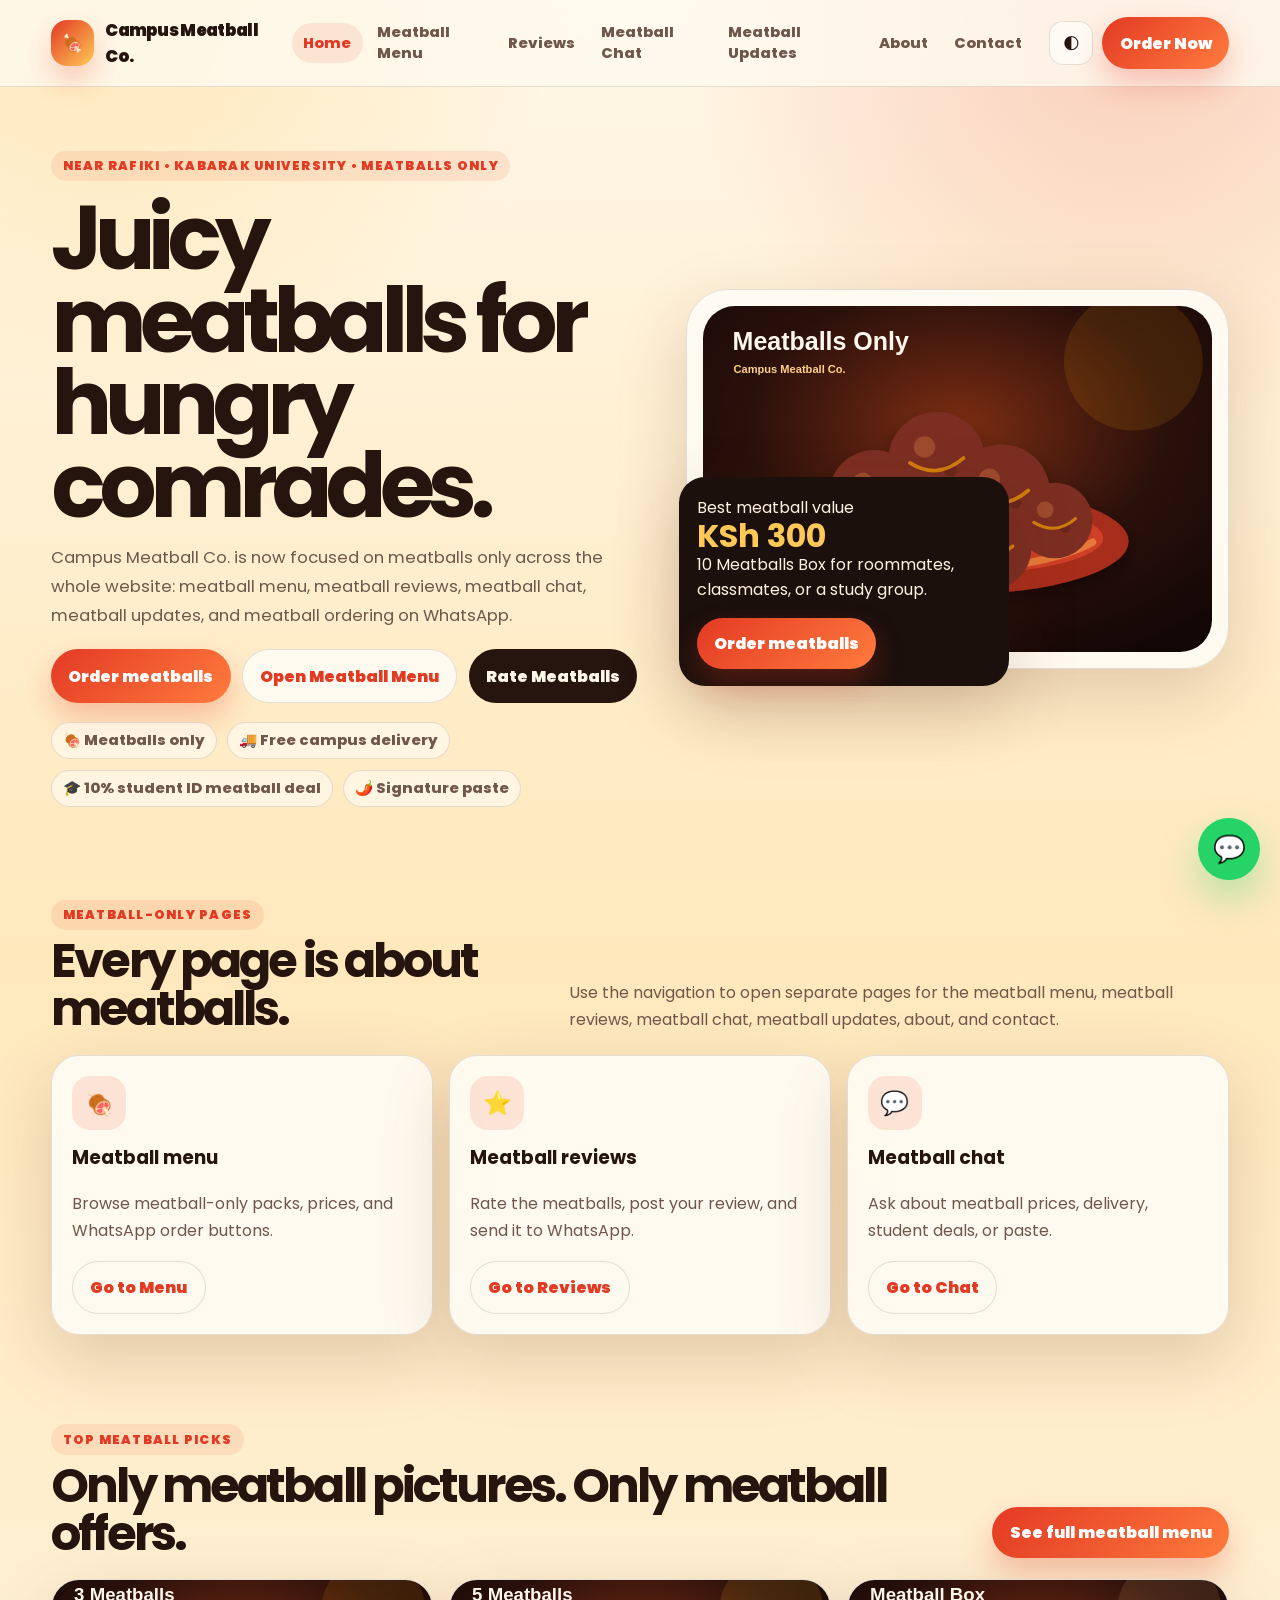
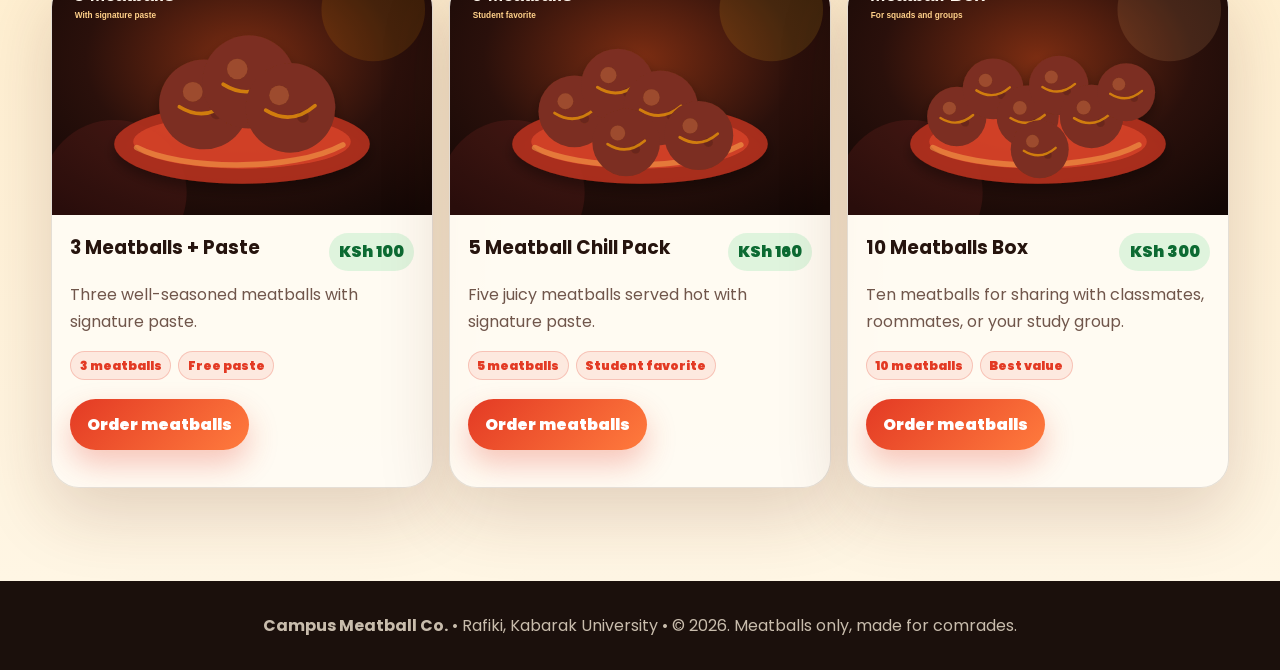
==== commit fa8fa1fa: "Use local meatball-only pictures across site" ====
--- a/index.html
+++ b/index.html
@@ -8,7 +8,7 @@
   <meta name="author" content="Campus Meatball Co." />
   <meta property="og:title" content="Campus Meatball Co. | Rafiki, Kabarak University" />
   <meta property="og:description" content="A meatballs-only campus food website near Rafiki, Kabarak University with reviews, chat, recommendations, and WhatsApp ordering." />
-  <meta property="og:image" content="https://upload.wikimedia.org/wikipedia/commons/a/a4/Swedish_meatballs.jpg" />
+  <meta property="og:image" content="assets/meatball-hero.svg" />
   <meta property="og:type" content="website" />
   <link rel="preconnect" href="https://fonts.googleapis.com" />
   <link rel="preconnect" href="https://fonts.gstatic.com" crossorigin />
@@ -46,7 +46,7 @@
           <div class="hero-actions"><a class="btn btn-primary" data-order="3 Meatballs + Paste — KSh 100">Order meatballs</a><a class="btn btn-light" href="menu.html">Open Meatball Menu</a><a class="btn btn-dark" href="reviews.html">Rate Meatballs</a></div>
           <div class="trust-row"><span>🍖 Meatballs only</span><span>🚚 Free campus delivery</span><span>🎓 10% student ID meatball deal</span><span>🌶️ Signature paste</span></div>
         </div>
-        <div class="hero-card"><img src="https://upload.wikimedia.org/wikipedia/commons/a/a4/Swedish_meatballs.jpg" alt="Meatball photo for Campus Meatball Co." /><article class="deal-card"><span>Best meatball value</span><strong>KSh 300</strong><p>10 Meatballs Box for roommates, classmates, or a study group.</p><a class="btn btn-primary" data-order="10 Meatballs Box — KSh 300">Order meatballs</a></article></div>
+        <div class="hero-card"><img src="assets/meatball-hero.svg" alt="Meatball picture for Campus Meatball Co." /><article class="deal-card"><span>Best meatball value</span><strong>KSh 300</strong><p>10 Meatballs Box for roommates, classmates, or a study group.</p><a class="btn btn-primary" data-order="10 Meatballs Box — KSh 300">Order meatballs</a></article></div>
       </div>
     </section>
     <section class="container section">
@@ -58,18 +58,18 @@
       </div>
     </section>
     <section class="container section">
-      <div class="section-head"><div><span class="section-kicker">Top meatball picks</span><h2 class="section-title">Only meatball photos. Only meatball offers.</h2></div><a class="btn btn-primary" href="menu.html">See full meatball menu</a></div>
+      <div class="section-head"><div><span class="section-kicker">Top meatball picks</span><h2 class="section-title">Only meatball pictures. Only meatball offers.</h2></div><a class="btn btn-primary" href="menu.html">See full meatball menu</a></div>
       <div class="grid-3">
         <article class="card menu-card">
-          <img src="https://upload.wikimedia.org/wikipedia/commons/3/3e/Swedish_Meatballs.jpg" alt="Meatball photo for 3 Meatballs + Paste" loading="lazy" />
+          <img src="assets/meatball-trio.svg" alt="Meatball picture for 3 Meatballs + Paste" loading="lazy" />
           <div class="menu-body"><div class="menu-top"><h3>3 Meatballs + Paste</h3><span class="price">KSh 100</span></div><p>Three well-seasoned meatballs with signature paste.</p><div class="tags"><span class="tag">3 meatballs</span><span class="tag">Free paste</span></div><div class="hero-actions"><a class="btn btn-primary" data-order="3 Meatballs + Paste — KSh 100">Order meatballs</a></div></div>
         </article>
         <article class="card menu-card">
-          <img src="https://upload.wikimedia.org/wikipedia/commons/1/17/Holiday_Swedish_Meatballs.jpg" alt="Meatball photo for 5 Meatball Chill Pack" loading="lazy" />
+          <img src="assets/meatball-five.svg" alt="Meatball picture for 5 Meatball Chill Pack" loading="lazy" />
           <div class="menu-body"><div class="menu-top"><h3>5 Meatball Chill Pack</h3><span class="price">KSh 160</span></div><p>Five juicy meatballs served hot with signature paste.</p><div class="tags"><span class="tag">5 meatballs</span><span class="tag">Student favorite</span></div><div class="hero-actions"><a class="btn btn-primary" data-order="5 Meatball Chill Pack — KSh 160">Order meatballs</a></div></div>
         </article>
         <article class="card menu-card">
-          <img src="https://upload.wikimedia.org/wikipedia/commons/a/a4/Swedish_Meatballs_2.jpg" alt="Meatball photo for 10 Meatballs Box" loading="lazy" />
+          <img src="assets/meatball-box.svg" alt="Meatball picture for 10 Meatballs Box" loading="lazy" />
           <div class="menu-body"><div class="menu-top"><h3>10 Meatballs Box</h3><span class="price">KSh 300</span></div><p>Ten meatballs for sharing with classmates, roommates, or your study group.</p><div class="tags"><span class="tag">10 meatballs</span><span class="tag">Best value</span></div><div class="hero-actions"><a class="btn btn-primary" data-order="10 Meatballs Box — KSh 300">Order meatballs</a></div></div>
         </article>
       </div>
--- a/assets/meatball.css
+++ b/assets/meatball.css
@@ -136,7 +136,7 @@
 .chat-form { display: flex; gap: 0.5rem; padding: 1rem; border-top: 1px solid var(--border); }
 .chat-form input { border-radius: 999px; }
 
-.inline-photo { width: 100%; min-height: 210px; max-height: 260px; object-fit: cover; border-radius: 22px; margin-bottom: 1rem; background: var(--surface-solid); }
+.meatball-picture { width: 100%; min-height: 210px; max-height: 260px; object-fit: cover; border-radius: 22px; margin-bottom: 1rem; background: var(--surface-solid); }
 .news-card { display: grid; gap: 0.5rem; }
 .news-date { color: var(--primary); font-weight: 900; font-size: 0.84rem; }
 .about-band { display: grid; grid-template-columns: 0.95fr 1.05fr; gap: 1rem; align-items: center; }
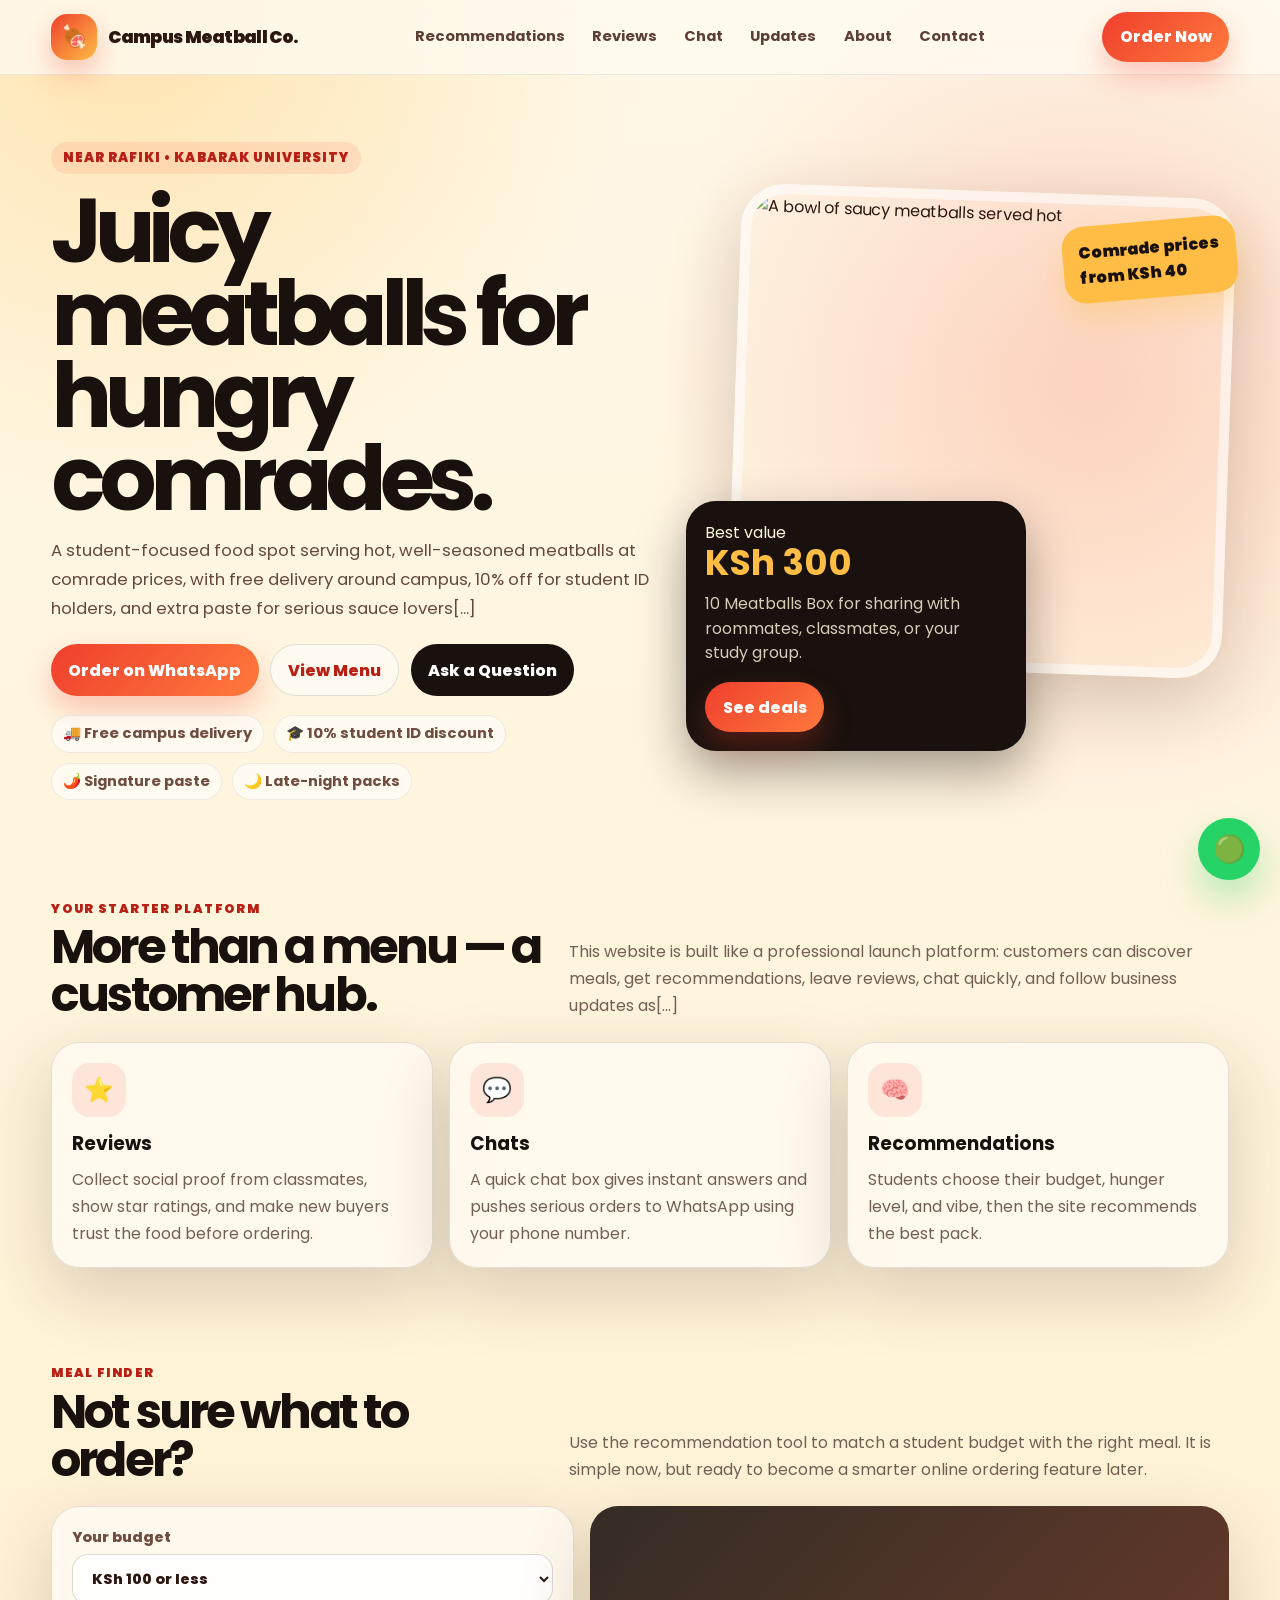
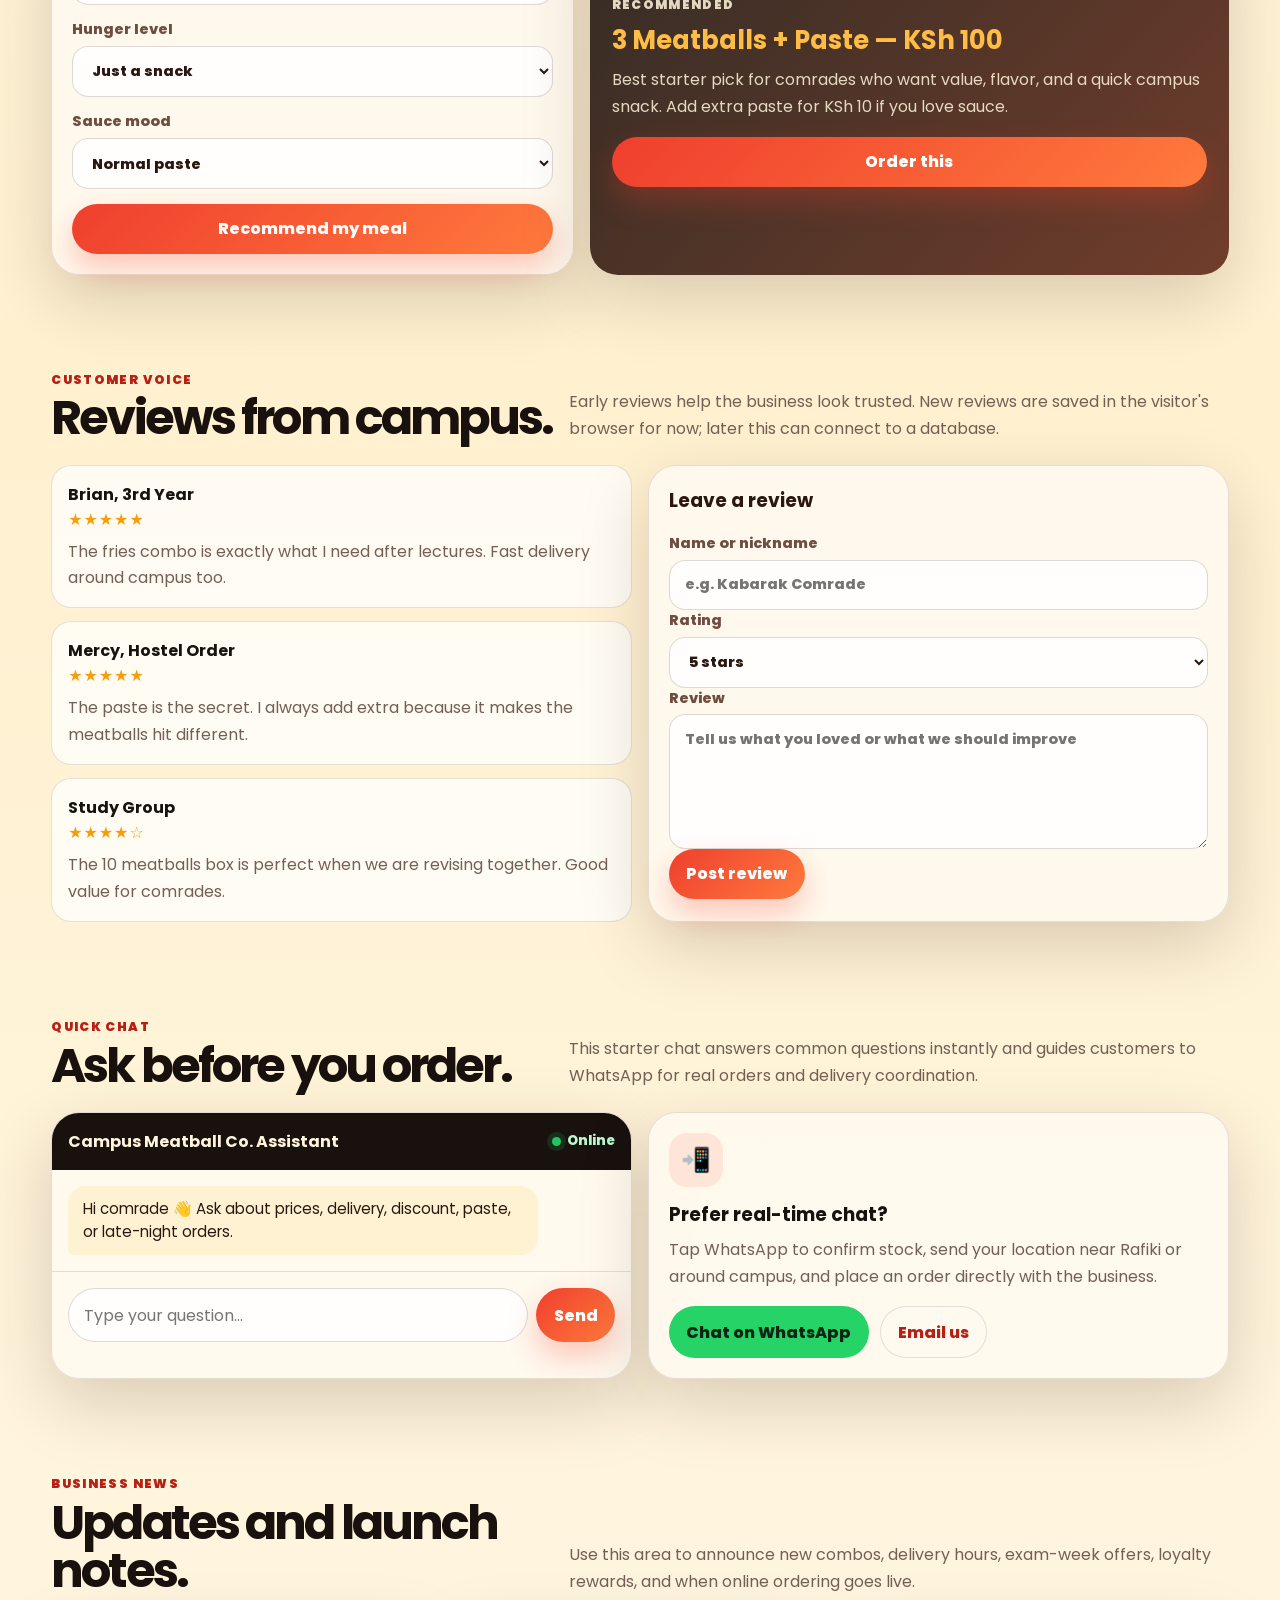
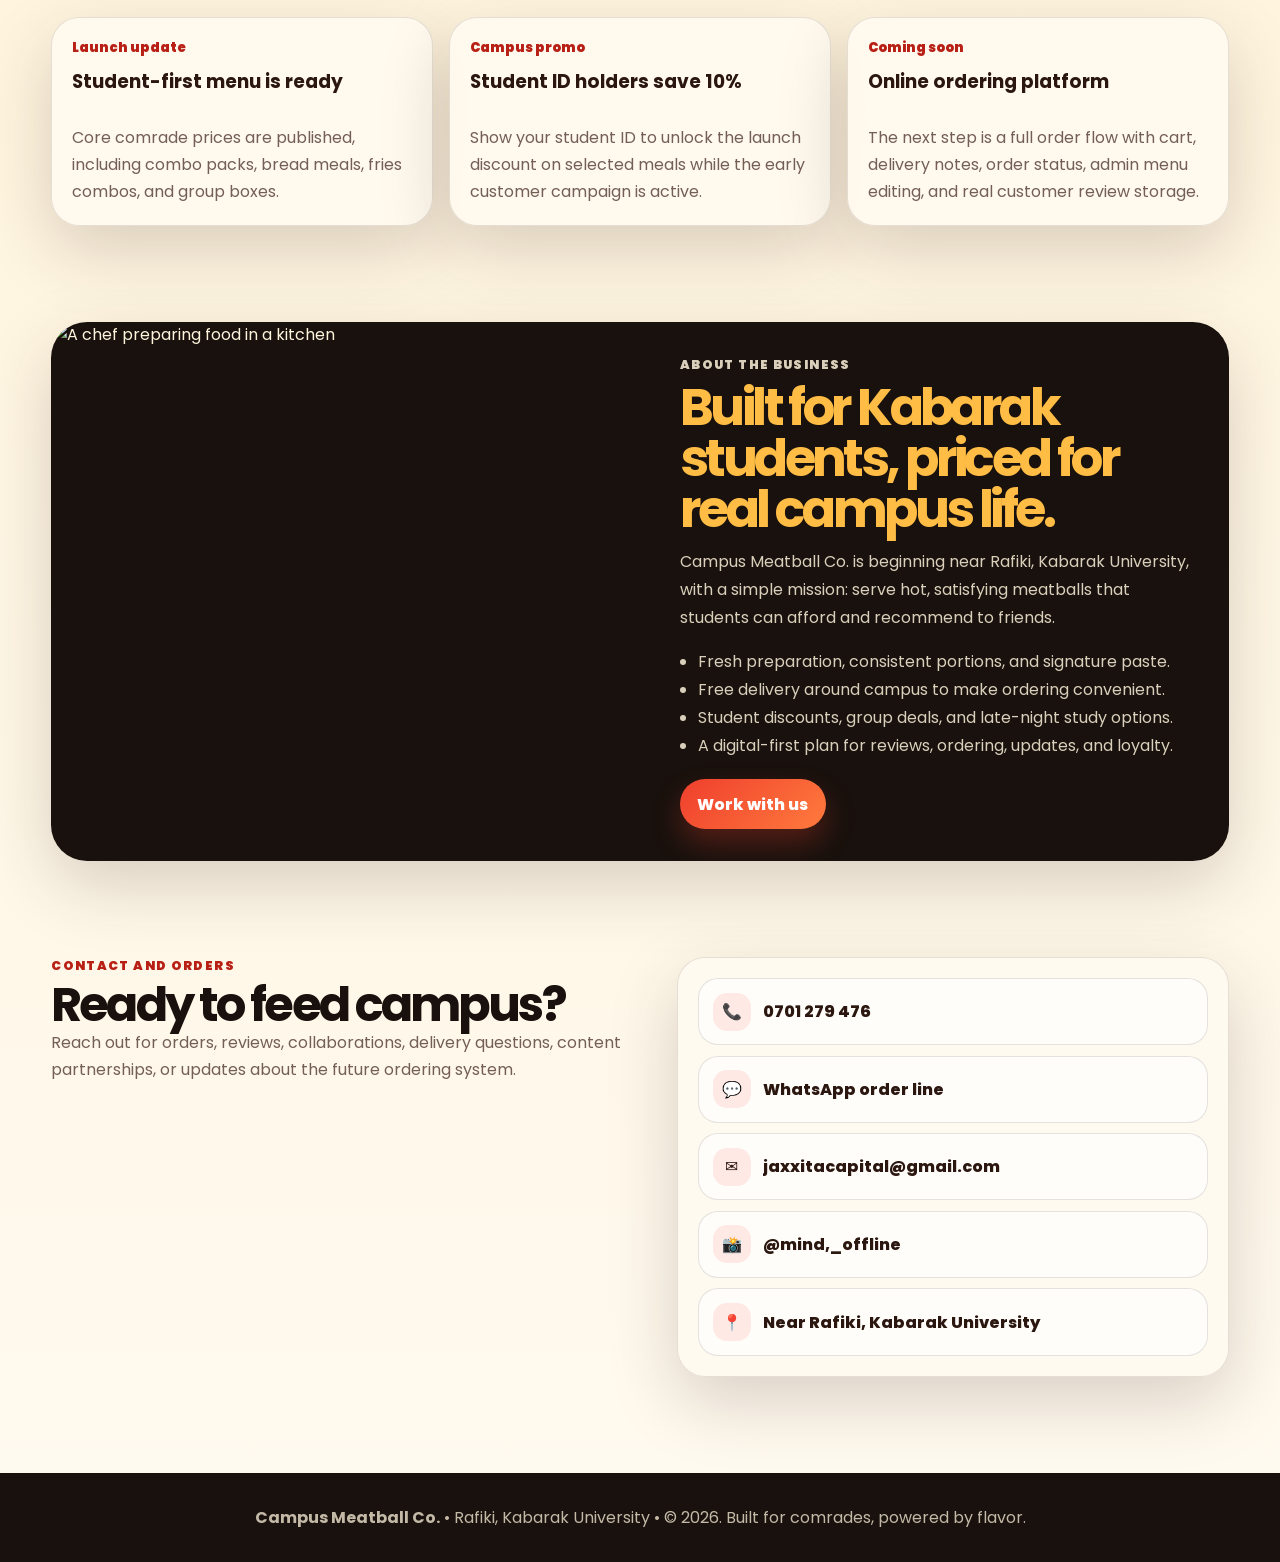
==== commit f3cea542: "Remove menu section and menu items from index.html (requested by user)" ====
--- a/index.html
+++ b/index.html
@@ -4,79 +4,884 @@
   <meta charset="UTF-8" />
   <meta name="viewport" content="width=device-width, initial-scale=1.0" />
   <title>Campus Meatball Co. | Rafiki, Kabarak University</title>
-  <meta name="description" content="A meatballs-only campus food website near Rafiki, Kabarak University with reviews, chat, recommendations, and WhatsApp ordering." />
+  <meta name="description" content="Affordable student meatballs near Rafiki, Kabarak University. Order campus delivery, read reviews, chat with us, and get meal recommendations." />
+  <meta name="keywords" content="meatballs, Kabarak University, Rafiki, student food, campus delivery, comrade prices" />
   <meta name="author" content="Campus Meatball Co." />
-  <meta property="og:title" content="Campus Meatball Co. | Rafiki, Kabarak University" />
-  <meta property="og:description" content="A meatballs-only campus food website near Rafiki, Kabarak University with reviews, chat, recommendations, and WhatsApp ordering." />
-  <meta property="og:image" content="assets/meatball-hero.svg" />
+
+  <meta property="og:title" content="Campus Meatball Co. - Meatballs for Kabarak Comrades" />
+  <meta property="og:description" content="Hot meatballs, friendly comrade prices, free campus delivery, reviews, chat, recommendations, and business updates." />
+  <meta property="og:image" content="https://images.unsplash.com/photo-1529042410759-befb1204b468?auto=format&fit=crop&w=1200&q=80" />
   <meta property="og:type" content="website" />
+
   <link rel="preconnect" href="https://fonts.googleapis.com" />
   <link rel="preconnect" href="https://fonts.gstatic.com" crossorigin />
   <link href="https://fonts.googleapis.com/css2?family=Poppins:wght@400;500;600;700;800;900&display=swap" rel="stylesheet" />
-  <link rel="stylesheet" href="assets/meatball.css" />
+
+  <style>
+    :root {
+      --charcoal: #18110d;
+      --charcoal-2: #2a1710;
+      --tomato: #ef3f2d;
+      --tomato-dark: #b82016;
+      --gold: #ffbd45;
+      --cream: #fff4dc;
+      --paper: #fffaf0;
+      --green: #22c55e;
+      --muted: #745f55;
+      --text: #2b1710;
+      --white: #ffffff;
+      --card: rgba(255, 250, 240, 0.9);
+      --border: rgba(43, 23, 16, 0.12);
+      --shadow: 0 24px 70px rgba(42, 23, 16, 0.18);
+      --radius: 28px;
+    }
+
+    * { box-sizing: border-box; }
+
+    html { scroll-behavior: smooth; }
+
+    body {
+      margin: 0;
+      font-family: "Poppins", system-ui, -apple-system, BlinkMacSystemFont, "Segoe UI", sans-serif;
+      color: var(--text);
+      background:
+        radial-gradient(circle at 10% 0%, rgba(255, 189, 69, 0.35), transparent 32rem),
+        radial-gradient(circle at 85% 8%, rgba(239, 63, 45, 0.2), transparent 28rem),
+        linear-gradient(180deg, #fff8e8 0%, #fff1d0 42%, #fffaf0 100%);
+      min-height: 100vh;
+    }
+
+    body.nav-open { overflow: hidden; }
+
+    a { color: inherit; text-decoration: none; }
+    img { max-width: 100%; display: block; }
+
+    .container { width: min(1180px, 92vw); margin: 0 auto; }
+
+    .site-header {
+      position: sticky;
+      top: 0;
+      z-index: 50;
+      backdrop-filter: blur(18px);
+      background: rgba(255, 250, 240, 0.82);
+      border-bottom: 1px solid rgba(43, 23, 16, 0.08);
+    }
+
+    .header-inner {
+      display: flex;
+      align-items: center;
+      justify-content: space-between;
+      gap: 1rem;
+      padding: 0.75rem 0;
+    }
+
+    .brand {
+      display: inline-flex;
+      align-items: center;
+      gap: 0.7rem;
+      font-weight: 900;
+      letter-spacing: -0.04em;
+      font-size: 1.08rem;
+    }
+
+    .brand-mark {
+      width: 46px;
+      height: 46px;
+      display: grid;
+      place-items: center;
+      border-radius: 16px;
+      background: linear-gradient(135deg, var(--tomato), var(--gold));
+      box-shadow: 0 12px 28px rgba(239, 63, 45, 0.3);
+      color: var(--white);
+      font-size: 1.35rem;
+    }
+
+    .nav-links {
+      display: flex;
+      align-items: center;
+      justify-content: center;
+      gap: 0.2rem;
+    }
+
+    .nav-links a {
+      padding: 0.58rem 0.75rem;
+      border-radius: 999px;
+      font-size: 0.92rem;
+      font-weight: 700;
+      color: #5d4035;
+      transition: 0.2s ease;
+    }
+
+    .nav-links a:hover,
+    .nav-links a:focus-visible {
+      color: var(--tomato-dark);
+      background: rgba(239, 63, 45, 0.1);
+      outline: none;
+    }
+
+    .header-actions { display: flex; gap: 0.55rem; align-items: center; }
+
+    .menu-toggle {
+      display: none;
+      border: 0;
+      background: var(--charcoal);
+      color: var(--white);
+      width: 44px;
+      height: 44px;
+      border-radius: 14px;
+      font-size: 1.2rem;
+      cursor: pointer;
+    }
+
+    .btn {
+      display: inline-flex;
+      align-items: center;
+      justify-content: center;
+      gap: 0.45rem;
+      border: 0;
+      border-radius: 999px;
+      padding: 0.78rem 1.08rem;
+      font: inherit;
+      font-weight: 800;
+      cursor: pointer;
+      transition: transform 0.2s ease, box-shadow 0.2s ease, filter 0.2s ease;
+      white-space: nowrap;
+    }
+
+    .btn:hover { transform: translateY(-2px); filter: brightness(1.03); }
+    .btn-primary { background: linear-gradient(135deg, var(--tomato), #ff7a3d); color: var(--white); box-shadow: 0 14px 30px rgba(239, 63, 45, 0.28); }
+    .btn-dark { background: var(--charcoal); color: var(--white); }
+    .btn-light { background: var(--paper); color: var(--tomato-dark); border: 1px solid var(--border); }
+    .btn-whatsapp { background: #25d366; color: #092615; }
+
+    .hero {
+      display: grid;
+      grid-template-columns: minmax(0, 1.05fr) minmax(320px, 0.95fr);
+      gap: 2.2rem;
+      align-items: center;
+      padding: 4.2rem 0 3.2rem;
+    }
+
+    .eyebrow {
+      display: inline-flex;
+      align-items: center;
+      gap: 0.45rem;
+      padding: 0.38rem 0.72rem;
+      border-radius: 999px;
+      background: rgba(239, 63, 45, 0.1);
+      color: var(--tomato-dark);
+      font-size: 0.82rem;
+      font-weight: 900;
+      text-transform: uppercase;
+      letter-spacing: 0.08em;
+    }
+
+    h1, h2, h3, p { margin-top: 0; }
+
+    h1 {
+      margin: 1rem 0 1rem;
+      font-size: clamp(2.6rem, 7vw, 5.9rem);
+      line-height: 0.92;
+      letter-spacing: -0.08em;
+      color: var(--charcoal);
+    }
+
+    .hero-lede {
+      max-width: 62ch;
+      color: #65483d;
+      line-height: 1.75;
+      font-size: 1.04rem;
+      margin-bottom: 1.3rem;
+    }
+
+    .hero-actions { display: flex; flex-wrap: wrap; gap: 0.7rem; margin-bottom: 1.2rem; }
+
+    .trust-row {
+      display: flex;
+      flex-wrap: wrap;
+      gap: 0.65rem;
+      color: #6f4d40;
+      font-weight: 700;
+      font-size: 0.92rem;
+    }
+
+    .trust-row span {
+      display: inline-flex;
+      align-items: center;
+      gap: 0.35rem;
+      padding: 0.45rem 0.68rem;
+      background: rgba(255, 255, 255, 0.55);
+      border: 1px solid rgba(43, 23, 16, 0.08);
+      border-radius: 999px;
+    }
+
+    .hero-media {
+      position: relative;
+      min-height: 560px;
+    }
+
+    .hero-photo {
+      position: absolute;
+      inset: 0 0 80px 48px;
+      border-radius: 44px;
+      overflow: hidden;
+      box-shadow: var(--shadow);
+      border: 10px solid rgba(255, 255, 255, 0.56);
+      transform: rotate(2deg);
+    }
+
+    .hero-photo img { width: 100%; height: 100%; object-fit: cover; }
+
+    .deal-card {
+      position: absolute;
+      left: 0;
+      bottom: 0;
+      width: min(340px, 92%);
+      background: var(--charcoal);
+      color: var(--cream);
+      border-radius: 30px;
+      padding: 1.2rem;
+      box-shadow: 0 22px 50px rgba(24, 17, 13, 0.38);
+    }
+
+    .deal-card strong { display: block; font-size: 2.2rem; color: var(--gold); line-height: 1; }
+    .deal-card p { color: rgba(255, 244, 220, 0.82); line-height: 1.55; margin: 0.7rem 0 1rem; }
+
+    .floating-badge {
+      position: absolute;
+      top: 30px;
+      right: -8px;
+      background: var(--gold);
+      color: var(--charcoal);
+      border-radius: 22px;
+      padding: 0.85rem 1rem;
+      font-weight: 900;
+      box-shadow: 0 16px 34px rgba(255, 189, 69, 0.35);
+      transform: rotate(-5deg);
+    }
+
+    .section { padding: 3rem 0; }
+    .section-head { display: flex; align-items: end; justify-content: space-between; gap: 1rem; margin-bottom: 1.4rem; }
+    .section-kicker { color: var(--tomato-dark); font-size: 0.78rem; font-weight: 900; letter-spacing: 0.11em; text-transform: uppercase; margin-bottom: 0.35rem; }
+    .section-title { margin: 0; font-size: clamp(1.8rem, 4vw, 3rem); letter-spacing: -0.06em; color: var(--charcoal); line-height: 1; }
+    .section-sub { color: var(--muted); line-height: 1.7; max-width: 66ch; margin: 0; }
+
+    .grid-3 { display: grid; grid-template-columns: repeat(3, minmax(0, 1fr)); gap: 1rem; }
+    .grid-2 { display: grid; grid-template-columns: repeat(2, minmax(0, 1fr)); gap: 1rem; }
+
+    .card {
+      background: var(--card);
+      border: 1px solid var(--border);
+      border-radius: var(--radius);
+      padding: 1.25rem;
+      box-shadow: var(--shadow);
+    }
+
+    .feature-card { min-height: 100%; }
+    .feature-card .icon { width: 54px; height: 54px; display: grid; place-items: center; border-radius: 18px; background: rgba(239, 63, 45, 0.11); font-size: 1.5rem; margin-bottom: 0.8rem; }
+    .feature-card h3 { color: var(--charcoal); margin-bottom: 0.45rem; }
+    .feature-card p { color: var(--muted); line-height: 1.7; margin-bottom: 0; }
+
+    .menu-card { overflow: hidden; padding: 0; background: #fffdf7; }
+    .menu-card img { width: 100%; height: 210px; object-fit: cover; }
+    .menu-body { padding: 1.1rem; }
+    .menu-top { display: flex; justify-content: space-between; gap: 1rem; align-items: start; margin-bottom: 0.5rem; }
+    .price { display: inline-flex; align-items: center; padding: 0.4rem 0.65rem; border-radius: 999px; background: rgba(34, 197, 94, 0.12); color: #137a38; font-weight: 900; white-space: nowrap; }
+    .menu-card h3 { margin-bottom: 0.25rem; color: var(--charcoal); }
+    .menu-card p { color: var(--muted); line-height: 1.65; font-size: 0.94rem; }
+    .tags { display: flex; flex-wrap: wrap; gap: 0.4rem; }
+    .tag { border: 1px solid rgba(239, 63, 45, 0.2); color: var(--tomato-dark); background: rgba(239, 63, 45, 0.08); border-radius: 999px; padding: 0.28rem 0.55rem; font-size: 0.76rem; font-weight: 800; }
+
+    .recommendation-panel {
+      display: grid;
+      grid-template-columns: 0.9fr 1.1fr;
+      gap: 1rem;
+      align-items: stretch;
+    }
+
+    .recommendation-panel form { display: grid; gap: 0.9rem; }
+    label { display: grid; gap: 0.35rem; color: #6f4d40; font-weight: 800; font-size: 0.9rem; }
+    select, input, textarea {
+      width: 100%;
+      border: 1px solid rgba(43, 23, 16, 0.16);
+      border-radius: 16px;
+      padding: 0.85rem 0.95rem;
+      background: rgba(255, 255, 255, 0.86);
+      color: var(--text);
+      font: inherit;
+      outline: none;
+    }
+
+    select:focus, input:focus, textarea:focus { border-color: var(--tomato); box-shadow: 0 0 0 4px rgba(239, 63, 45, 0.12); }
+
+    .recommendation-result {
+      min-height: 100%;
+      display: grid;
+      align-content: center;
+      background:
+        linear-gradient(135deg, rgba(24, 17, 13, 0.88), rgba(93, 36, 20, 0.88)),
+        url("https://images.unsplash.com/photo-1551183053-bf91a1d81141?auto=format&fit=crop&w=1000&q=80") center/cover;
+      color: var(--cream);
+      border-radius: var(--radius);
+      padding: 1.35rem;
+      box-shadow: var(--shadow);
+    }
+
+    .recommendation-result h3 { color: var(--gold); font-size: 1.6rem; margin-bottom: 0.4rem; }
+    .recommendation-result p { color: rgba(255, 244, 220, 0.86); line-height: 1.7; }
+
+    .review-list { display: grid; gap: 0.8rem; }
+    .review { background: rgba(255, 255, 255, 0.72); border: 1px solid var(--border); border-radius: 20px; padding: 1rem; }
+    .review strong { color: var(--charcoal); }
+    .stars { color: #f59e0b; letter-spacing: 0.06em; }
+    .review p { color: var(--muted); margin: 0.45rem 0 0; line-height: 1.65; }
+
+    .chat-shell { overflow: hidden; padding: 0; }
+    .chat-header { display: flex; align-items: center; justify-content: space-between; padding: 1rem; background: var(--charcoal); color: var(--cream); }
+    .status { display: inline-flex; align-items: center; gap: 0.35rem; color: #bbf7d0; font-weight: 800; font-size: 0.85rem; }
+    .status::before { content: ""; width: 9px; height: 9px; border-radius: 999px; background: var(--green); box-shadow: 0 0 0 5px rgba(34, 197, 94, 0.16); }
+    .chat-messages { padding: 1rem; display: grid; gap: 0.75rem; max-height: 330px; overflow: auto; }
+    .bubble { width: fit-content; max-width: 86%; padding: 0.75rem 0.9rem; border-radius: 18px; line-height: 1.5; font-size: 0.94rem; }
+    .bubble.bot { background: #fff2d2; color: var(--text); border-bottom-left-radius: 6px; }
+    .bubble.user { margin-left: auto; background: var(--tomato); color: var(--white); border-bottom-right-radius: 6px; }
+    .chat-form { display: flex; gap: 0.5rem; padding: 1rem; border-top: 1px solid var(--border); }
+    .chat-form input { border-radius: 999px; }
+
+    .news-card { display: grid; gap: 0.55rem; }
+    .news-date { color: var(--tomato-dark); font-weight: 900; font-size: 0.82rem; }
+    .news-card p { color: var(--muted); line-height: 1.7; margin-bottom: 0; }
+
+    .about-band {
+      display: grid;
+      grid-template-columns: 1fr 1fr;
+      gap: 1rem;
+      align-items: center;
+      background: var(--charcoal);
+      color: var(--cream);
+      border-radius: 36px;
+      overflow: hidden;
+      box-shadow: var(--shadow);
+    }
+
+    .about-band img { height: 100%; width: 100%; object-fit: cover; min-height: 410px; }
+    .about-copy { padding: 2rem; }
+    .about-copy h2 { font-size: clamp(1.9rem, 4vw, 3.4rem); line-height: 1; letter-spacing: -0.07em; margin-bottom: 0.8rem; color: var(--gold); }
+    .about-copy p, .about-copy li { color: rgba(255, 244, 220, 0.84); line-height: 1.75; }
+    .about-copy ul { padding-left: 1.15rem; margin-bottom: 1.2rem; }
+
+    .contact-strip {
+      display: grid;
+      grid-template-columns: 1.05fr 0.95fr;
+      gap: 1rem;
+      align-items: start;
+    }
+
+    .contact-methods { display: grid; gap: 0.65rem; }
+    .contact-method {
+      display: flex;
+      gap: 0.75rem;
+      align-items: center;
+      padding: 0.85rem;
+      border-radius: 20px;
+      background: rgba(255, 255, 255, 0.66);
+      border: 1px solid var(--border);
+      font-weight: 800;
+    }
+
+    .contact-method span:first-child { width: 38px; height: 38px; display: grid; place-items: center; border-radius: 14px; background: rgba(239, 63, 45, 0.1); }
+
+    .footer {
+      margin-top: 3rem;
+      padding: 2rem 0;
+      background: var(--charcoal);
+      color: rgba(255, 244, 220, 0.74);
+      text-align: center;
+    }
+
+    .floating-whatsapp {
+      position: fixed;
+      right: 20px;
+      bottom: 20px;
+      z-index: 60;
+      width: 62px;
+      height: 62px;
+      border-radius: 50%;
+      display: grid;
+      place-items: center;
+      background: #25d366;
+      color: #062d16;
+      font-size: 1.65rem;
+      box-shadow: 0 18px 38px rgba(37, 211, 102, 0.34);
+    }
+
+    @media (max-width: 1020px) {
+      .hero, .recommendation-panel, .about-band, .contact-strip { grid-template-columns: 1fr; }
+      .hero-media { min-height: 470px; }
+      .hero-photo { inset: 0 0 70px 28px; }
+      .grid-3 { grid-template-columns: repeat(2, minmax(0, 1fr)); }
+      .section-head { align-items: start; flex-direction: column; }
+    }
+
+    @media (max-width: 780px) {
+      .menu-toggle { display: grid; place-items: center; }
+      .nav-links {
+        position: fixed;
+        inset: 74px 4vw auto;
+        display: none;
+        flex-direction: column;
+        align-items: stretch;
+        background: rgba(255, 250, 240, 0.98);
+        border: 1px solid var(--border);
+        border-radius: 24px;
+        padding: 0.7rem;
+        box-shadow: var(--shadow);
+      }
+      .nav-links.show { display: flex; }
+      .nav-links a { padding: 0.85rem 1rem; }
+      .header-actions .btn-primary { display: none; }
+      .grid-3, .grid-2 { grid-template-columns: 1fr; }
+      h1 { font-size: clamp(2.7rem, 16vw, 4.4rem); }
+      .hero { padding-top: 2.7rem; }
+      .hero-photo { left: 0; transform: none; }
+      .floating-badge { right: 12px; }
+      .chat-form { flex-direction: column; }
+    }
+  </style>
 </head>
 <body>
   <header class="site-header">
     <div class="container header-inner">
-      <a class="brand" href="index.html" aria-label="Campus Meatball Co. home"><span class="brand-mark">🍖</span><span>Campus Meatball Co.</span></a>
-      <nav class="nav-links" data-nav-links aria-label="Main navigation">
-        <a href="index.html" class="active">Home</a>
-        <a href="menu.html">Meatball Menu</a>
-        <a href="reviews.html">Reviews</a>
-        <a href="chat.html">Meatball Chat</a>
-        <a href="updates.html">Meatball Updates</a>
-        <a href="about.html">About</a>
-        <a href="contact.html">Contact</a>
+      <a class="brand" href="#home" aria-label="Campus Meatball Co. home">
+        <span class="brand-mark">🍖</span>
+        <span>Campus Meatball Co.</span>
+      </a>
+
+      <nav class="nav-links" id="navLinks" aria-label="Main navigation">
+        <a href="#recommend">Recommendations</a>
+        <a href="#reviews">Reviews</a>
+        <a href="#chat">Chat</a>
+        <a href="#news">Updates</a>
+        <a href="#about">About</a>
+        <a href="#contact">Contact</a>
       </nav>
       <div class="header-actions">
-        <button class="theme-toggle" data-theme-toggle type="button" aria-label="Toggle dark or light mode">🌓</button>
-        <a class="btn btn-primary" data-order="3 Meatballs + Paste — KSh 100">Order Now</a>
-        <button class="menu-toggle" data-menu-toggle type="button" aria-label="Open menu">☰</button>
+        <a class="btn btn-primary" href="https://wa.me/254701279476?text=Hi%20Campus%20Meatball%20Co.%2C%20I%20want%20to%20order" target="_blank" rel="noopener noreferrer">Order Now</a>
+        <button class="menu-toggle" id="menuToggle" type="button" aria-label="Open menu">☰</button>
       </div>
     </div>
   </header>
 
-  <main>
+  <main id="home">
     <section class="container hero">
-      <div class="hero-grid">
+      <div>
+        <span class="eyebrow">Near Rafiki • Kabarak University</span>
+        <h1>Juicy meatballs for hungry comrades.</h1>
+        <p class="hero-lede">
+          A student-focused food spot serving hot, well-seasoned meatballs at comrade prices, with free delivery around campus, 10% off for student ID holders, and extra paste for serious sauce lovers[...] 
+        </p>
+        <div class="hero-actions">
+          <a class="btn btn-primary" href="https://wa.me/254701279476?text=Hi%2C%20I%20want%20to%20order%20meatballs%20near%20Kabarak" target="_blank" rel="noopener noreferrer">Order on WhatsApp</a>
+          <a class="btn btn-light" href="#recommend">View Menu</a>
+          <a class="btn btn-dark" href="#chat">Ask a Question</a>
+        </div>
+        <div class="trust-row" aria-label="Business highlights">
+          <span>🚚 Free campus delivery</span>
+          <span>🎓 10% student ID discount</span>
+          <span>🌶️ Signature paste</span>
+          <span>🌙 Late-night packs</span>
+        </div>
+      </div>
+
+      <div class="hero-media" aria-label="Fresh meatball meal photography">
+        <div class="hero-photo">
+          <img src="https://images.unsplash.com/photo-1529042410759-befb1204b468?auto=format&fit=crop&w=1100&q=85" alt="A bowl of saucy meatballs served hot" />
+        </div>
+        <div class="floating-badge">Comrade prices<br />from KSh 40</div>
+        <article class="deal-card">
+          <span>Best value</span>
+          <strong>KSh 300</strong>
+          <p>10 Meatballs Box for sharing with roommates, classmates, or your study group.</p>
+          <a class="btn btn-primary" href="#recommend">See deals</a>
+        </article>
+      </div>
+    </section>
+
+    <section class="container section" id="platform">
+      <div class="section-head">
         <div>
-          <span class="eyebrow">Near Rafiki • Kabarak University • Meatballs only</span>
-          <h1>Juicy meatballs for hungry comrades.</h1>
-          <p class="lede">Campus Meatball Co. is now focused on meatballs only across the whole website: meatball menu, meatball reviews, meatball chat, meatball updates, and meatball ordering on WhatsApp.</p>
-          <div class="hero-actions"><a class="btn btn-primary" data-order="3 Meatballs + Paste — KSh 100">Order meatballs</a><a class="btn btn-light" href="menu.html">Open Meatball Menu</a><a class="btn btn-dark" href="reviews.html">Rate Meatballs</a></div>
-          <div class="trust-row"><span>🍖 Meatballs only</span><span>🚚 Free campus delivery</span><span>🎓 10% student ID meatball deal</span><span>🌶️ Signature paste</span></div>
-        </div>
-        <div class="hero-card"><img src="assets/meatball-hero.svg" alt="Meatball picture for Campus Meatball Co." /><article class="deal-card"><span>Best meatball value</span><strong>KSh 300</strong><p>10 Meatballs Box for roommates, classmates, or a study group.</p><a class="btn btn-primary" data-order="10 Meatballs Box — KSh 300">Order meatballs</a></article></div>
+          <p class="section-kicker">Your starter platform</p>
+          <h2 class="section-title">More than a menu — a customer hub.</h2>
+        </div>
+        <p class="section-sub">This website is built like a professional launch platform: customers can discover meals, get recommendations, leave reviews, chat quickly, and follow business updates as[...] 
+      </div>
+      <div class="grid-3">
+        <article class="card feature-card">
+          <div class="icon">⭐</div>
+          <h3>Reviews</h3>
+          <p>Collect social proof from classmates, show star ratings, and make new buyers trust the food before ordering.</p>
+        </article>
+        <article class="card feature-card">
+          <div class="icon">💬</div>
+          <h3>Chats</h3>
+          <p>A quick chat box gives instant answers and pushes serious orders to WhatsApp using your phone number.</p>
+        </article>
+        <article class="card feature-card">
+          <div class="icon">🧠</div>
+          <h3>Recommendations</h3>
+          <p>Students choose their budget, hunger level, and vibe, then the site recommends the best pack.</p>
+        </article>
       </div>
     </section>
-    <section class="container section">
-      <div class="section-head"><div><span class="section-kicker">Meatball-only pages</span><h2 class="section-title">Every page is about meatballs.</h2></div><p class="section-sub">Use the navigation to open separate pages for the meatball menu, meatball reviews, meatball chat, meatball updates, about, and contact.</p></div>
+
+    <section class="container section" id="recommend">
+      <div class="section-head">
+        <div>
+          <p class="section-kicker">Meal finder</p>
+          <h2 class="section-title">Not sure what to order?</h2>
+        </div>
+        <p class="section-sub">Use the recommendation tool to match a student budget with the right meal. It is simple now, but ready to become a smarter online ordering feature later.</p>
+      </div>
+
+      <div class="recommendation-panel">
+        <form class="card" id="recommendationForm">
+          <label>
+            Your budget
+            <select id="budget">
+              <option value="100">KSh 100 or less</option>
+              <option value="160">Around KSh 160</option>
+              <option value="180">KSh 180 and above</option>
+              <option value="300">Group order</option>
+            </select>
+          </label>
+          <label>
+            Hunger level
+            <select id="hunger">
+              <option value="snack">Just a snack</option>
+              <option value="meal">I need a meal</option>
+              <option value="study">Late-night study fuel</option>
+              <option value="share">Sharing with friends</option>
+            </select>
+          </label>
+          <label>
+            Sauce mood
+            <select id="sauce">
+              <option value="normal">Normal paste</option>
+              <option value="extra">Extra paste</option>
+            </select>
+          </label>
+          <button class="btn btn-primary" type="submit">Recommend my meal</button>
+        </form>
+
+        <article class="recommendation-result" id="recommendationResult" aria-live="polite">
+          <p class="section-kicker">Recommended</p>
+          <h3>3 Meatballs + Paste — KSh 100</h3>
+          <p>Best starter pick for comrades who want value, flavor, and a quick campus snack. Add extra paste for KSh 10 if you love sauce.</p>
+          <a class="btn btn-primary" href="https://wa.me/254701279476?text=Hi%2C%20I%20want%203%20Meatballs%20%2B%20Paste" target="_blank" rel="noopener noreferrer">Order this</a>
+        </article>
+      </div>
+    </section>
+
+    <section class="container section" id="reviews">
+      <div class="section-head">
+        <div>
+          <p class="section-kicker">Customer voice</p>
+          <h2 class="section-title">Reviews from campus.</h2>
+        </div>
+        <p class="section-sub">Early reviews help the business look trusted. New reviews are saved in the visitor's browser for now; later this can connect to a database.</p>
+      </div>
+
+      <div class="grid-2">
+        <div class="review-list" id="reviewList">
+          <article class="review">
+            <strong>Brian, 3rd Year</strong>
+            <div class="stars">★★★★★</div>
+            <p>The fries combo is exactly what I need after lectures. Fast delivery around campus too.</p>
+          </article>
+          <article class="review">
+            <strong>Mercy, Hostel Order</strong>
+            <div class="stars">★★★★★</div>
+            <p>The paste is the secret. I always add extra because it makes the meatballs hit different.</p>
+          </article>
+          <article class="review">
+            <strong>Study Group</strong>
+            <div class="stars">★★★★☆</div>
+            <p>The 10 meatballs box is perfect when we are revising together. Good value for comrades.</p>
+          </article>
+        </div>
+
+        <form class="card" id="reviewForm">
+          <h3>Leave a review</h3>
+          <label>
+            Name or nickname
+            <input id="reviewName" type="text" placeholder="e.g. Kabarak Comrade" required />
+          </label>
+          <label>
+            Rating
+            <select id="reviewRating">
+              <option value="5">5 stars</option>
+              <option value="4">4 stars</option>
+              <option value="3">3 stars</option>
+              <option value="2">2 stars</option>
+              <option value="1">1 star</option>
+            </select>
+          </label>
+          <label>
+            Review
+            <textarea id="reviewText" rows="5" placeholder="Tell us what you loved or what we should improve" required></textarea>
+          </label>
+          <button class="btn btn-primary" type="submit">Post review</button>
+        </form>
+      </div>
+    </section>
+
+    <section class="container section" id="chat">
+      <div class="section-head">
+        <div>
+          <p class="section-kicker">Quick chat</p>
+          <h2 class="section-title">Ask before you order.</h2>
+        </div>
+        <p class="section-sub">This starter chat answers common questions instantly and guides customers to WhatsApp for real orders and delivery coordination.</p>
+      </div>
+
+      <div class="grid-2">
+        <article class="card chat-shell">
+          <div class="chat-header">
+            <strong>Campus Meatball Co. Assistant</strong>
+            <span class="status">Online</span>
+          </div>
+          <div class="chat-messages" id="chatMessages" aria-live="polite">
+            <div class="bubble bot">Hi comrade 👋 Ask about prices, delivery, discount, paste, or late-night orders.</div>
+          </div>
+          <form class="chat-form" id="chatForm">
+            <input id="chatInput" type="text" placeholder="Type your question..." autocomplete="off" required />
+            <button class="btn btn-primary" type="submit">Send</button>
+          </form>
+        </article>
+
+        <article class="card feature-card">
+          <div class="icon">📲</div>
+          <h3>Prefer real-time chat?</h3>
+          <p>Tap WhatsApp to confirm stock, send your location near Rafiki or around campus, and place an order directly with the business.</p>
+          <div class="hero-actions" style="margin-top: 1rem; margin-bottom: 0;">
+            <a class="btn btn-whatsapp" href="https://wa.me/254701279476?text=Hi%20Campus%20Meatball%20Co.%2C%20I%20have%20a%20question" target="_blank" rel="noopener noreferrer">Chat on WhatsApp</a>
+            <a class="btn btn-light" href="mailto:jaxxitacapital@gmail.com">Email us</a>
+          </div>
+        </article>
+      </div>
+    </section>
+
+    <section class="container section" id="news">
+      <div class="section-head">
+        <div>
+          <p class="section-kicker">Business news</p>
+          <h2 class="section-title">Updates and launch notes.</h2>
+        </div>
+        <p class="section-sub">Use this area to announce new combos, delivery hours, exam-week offers, loyalty rewards, and when online ordering goes live.</p>
+      </div>
+
       <div class="grid-3">
-        <article class="card feature-card"><div class="icon">🍖</div><h3>Meatball menu</h3><p>Browse meatball-only packs, prices, and WhatsApp order buttons.</p><a class="btn btn-light" href="menu.html">Go to Menu</a></article>
-        <article class="card feature-card"><div class="icon">⭐</div><h3>Meatball reviews</h3><p>Rate the meatballs, post your review, and send it to WhatsApp.</p><a class="btn btn-light" href="reviews.html">Go to Reviews</a></article>
-        <article class="card feature-card"><div class="icon">💬</div><h3>Meatball chat</h3><p>Ask about meatball prices, delivery, student deals, or paste.</p><a class="btn btn-light" href="chat.html">Go to Chat</a></article>
+        <article class="card news-card">
+          <span class="news-date">Launch update</span>
+          <h3>Student-first menu is ready</h3>
+          <p>Core comrade prices are published, including combo packs, bread meals, fries combos, and group boxes.</p>
+        </article>
+        <article class="card news-card">
+          <span class="news-date">Campus promo</span>
+          <h3>Student ID holders save 10%</h3>
+          <p>Show your student ID to unlock the launch discount on selected meals while the early customer campaign is active.</p>
+        </article>
+        <article class="card news-card">
+          <span class="news-date">Coming soon</span>
+          <h3>Online ordering platform</h3>
+          <p>The next step is a full order flow with cart, delivery notes, order status, admin menu editing, and real customer review storage.</p>
+        </article>
       </div>
     </section>
-    <section class="container section">
-      <div class="section-head"><div><span class="section-kicker">Top meatball picks</span><h2 class="section-title">Only meatball pictures. Only meatball offers.</h2></div><a class="btn btn-primary" href="menu.html">See full meatball menu</a></div>
-      <div class="grid-3">
-        <article class="card menu-card">
-          <img src="assets/meatball-trio.svg" alt="Meatball picture for 3 Meatballs + Paste" loading="lazy" />
-          <div class="menu-body"><div class="menu-top"><h3>3 Meatballs + Paste</h3><span class="price">KSh 100</span></div><p>Three well-seasoned meatballs with signature paste.</p><div class="tags"><span class="tag">3 meatballs</span><span class="tag">Free paste</span></div><div class="hero-actions"><a class="btn btn-primary" data-order="3 Meatballs + Paste — KSh 100">Order meatballs</a></div></div>
-        </article>
-        <article class="card menu-card">
-          <img src="assets/meatball-five.svg" alt="Meatball picture for 5 Meatball Chill Pack" loading="lazy" />
-          <div class="menu-body"><div class="menu-top"><h3>5 Meatball Chill Pack</h3><span class="price">KSh 160</span></div><p>Five juicy meatballs served hot with signature paste.</p><div class="tags"><span class="tag">5 meatballs</span><span class="tag">Student favorite</span></div><div class="hero-actions"><a class="btn btn-primary" data-order="5 Meatball Chill Pack — KSh 160">Order meatballs</a></div></div>
-        </article>
-        <article class="card menu-card">
-          <img src="assets/meatball-box.svg" alt="Meatball picture for 10 Meatballs Box" loading="lazy" />
-          <div class="menu-body"><div class="menu-top"><h3>10 Meatballs Box</h3><span class="price">KSh 300</span></div><p>Ten meatballs for sharing with classmates, roommates, or your study group.</p><div class="tags"><span class="tag">10 meatballs</span><span class="tag">Best value</span></div><div class="hero-actions"><a class="btn btn-primary" data-order="10 Meatballs Box — KSh 300">Order meatballs</a></div></div>
-        </article>
+
+    <section class="container section" id="about">
+      <div class="about-band">
+        <img src="https://images.unsplash.com/photo-1555244162-803834f70033?auto=format&fit=crop&w=1100&q=85" alt="A chef preparing food in a kitchen" />
+        <div class="about-copy">
+          <p class="section-kicker">About the business</p>
+          <h2>Built for Kabarak students, priced for real campus life.</h2>
+          <p>
+            Campus Meatball Co. is beginning near Rafiki, Kabarak University, with a simple mission: serve hot, satisfying meatballs that students can afford and recommend to friends.
+          </p>
+          <ul>
+            <li>Fresh preparation, consistent portions, and signature paste.</li>
+            <li>Free delivery around campus to make ordering convenient.</li>
+            <li>Student discounts, group deals, and late-night study options.</li>
+            <li>A digital-first plan for reviews, ordering, updates, and loyalty.</li>
+          </ul>
+          <a class="btn btn-primary" href="#contact">Work with us</a>
+        </div>
+      </div>
+    </section>
+
+    <section class="container section" id="contact">
+      <div class="contact-strip">
+        <div>
+          <p class="section-kicker">Contact and orders</p>
+          <h2 class="section-title">Ready to feed campus?</h2>
+          <p class="section-sub">Reach out for orders, reviews, collaborations, delivery questions, content partnerships, or updates about the future ordering system.</p>
+        </div>
+        <div class="card contact-methods">
+          <a class="contact-method" href="tel:+254701279476"><span>📞</span><span>0701 279 476</span></a>
+          <a class="contact-method" href="https://wa.me/254701279476" target="_blank" rel="noopener noreferrer"><span>💬</span><span>WhatsApp order line</span></a>
+          <a class="contact-method" href="mailto:jaxxitacapital@gmail.com"><span>✉️</span><span>jaxxitacapital@gmail.com</span></a>
+          <a class="contact-method" href="https://instagram.com/mind,_offline" target="_blank" rel="noopener noreferrer"><span>📸</span><span>@mind,_offline</span></a>
+          <div class="contact-method"><span>📍</span><span>Near Rafiki, Kabarak University</span></div>
+        </div>
       </div>
     </section>
   </main>
-  <a class="floating-whatsapp" data-order="3 Meatballs + Paste — KSh 100" aria-label="Order meatballs on WhatsApp">💬</a>
-  <footer class="footer"><div class="container"><strong>Campus Meatball Co.</strong> • Rafiki, Kabarak University • &copy; <span id="year"></span>. Meatballs only, made for comrades.</div></footer>
-  <script src="assets/meatball.js"></script>
+
+  <a class="floating-whatsapp" href="https://wa.me/254701279476?text=Hi%20Campus%20Meatball%20Co.%2C%20I%20want%20to%20order" target="_blank" rel="noopener noreferrer" aria-label="Order on WhatsApp">🟢</a>
+
+  <footer class="footer">
+    <div class="container">
+      <strong>Campus Meatball Co.</strong> • Rafiki, Kabarak University • &copy; <span id="year"></span>. Built for comrades, powered by flavor.
+    </div>
+  </footer>
+
+  <script>
+    const menuToggle = document.getElementById("menuToggle");
+    const navLinks = document.getElementById("navLinks");
+    const recommendationForm = document.getElementById("recommendationForm");
+    const recommendationResult = document.getElementById("recommendationResult");
+    const reviewForm = document.getElementById("reviewForm");
+    const reviewList = document.getElementById("reviewList");
+    const chatForm = document.getElementById("chatForm");
+    const chatInput = document.getElementById("chatInput");
+    const chatMessages = document.getElementById("chatMessages");
+
+    const meals = {
+      snack: {
+        title: "3 Meatballs + Paste — KSh 100",
+        text: "Best starter pick for a quick snack between classes. It includes free paste and keeps the budget tight."
+      },
+      meal: {
+        title: "Meatballs + Fries — KSh 150",
+        text: "A stronger meal with crispy fries and three tender meatballs. Good value when you need more than a snack."
+      },
+      study: {
+        title: "Late Night Study Pack — KSh 180",
+        text: "Built for revision: meatballs, a filling side, and a drink to keep you moving through late study hours."
+      },
+      share: {
+        title: "10 Meatballs Box — KSh 300",
+        text: "Best for friends, classmates, roommates, or group study. Ten meatballs make sharing simple and affordable."
+      }
+    };
+
+    function renderRecommendation(title, text, extraPaste) {
+      const pasteNote = extraPaste ? " Add extra paste for KSh 10 to make it saucier." : "";
+      const encodedTitle = encodeURIComponent(title.replace(" — ", " "));
+      recommendationResult.innerHTML = `
+        <p class="section-kicker">Recommended</p>
+        <h3>${title}</h3>
+        <p>${text}${pasteNote}</p>
+        <a class="btn btn-primary" href="https://wa.me/254701279476?text=Hi%2C%20I%20want%20to%20order%20${encodedTitle}" target="_blank" rel="noopener noreferrer">Order this</a>
+      `;
+    }
+
+    menuToggle.addEventListener("click", () => {
+      navLinks.classList.toggle("show");
+      document.body.classList.toggle("nav-open", navLinks.classList.contains("show"));
+    });
+
+    navLinks.addEventListener("click", (event) => {
+      if (event.target.tagName === "A") {
+        navLinks.classList.remove("show");
+        document.body.classList.remove("nav-open");
+      }
+    });
+
+    recommendationForm.addEventListener("submit", (event) => {
+      event.preventDefault();
+      const budget = Number(document.getElementById("budget").value);
+      const hunger = document.getElementById("hunger").value;
+      const sauce = document.getElementById("sauce").value;
+      let pick = meals[hunger];
+
+      if (budget <= 100 && hunger !== "share") {
+        pick = meals.snack;
+      } else if (budget >= 300 || hunger === "share") {
+        pick = meals.share;
+      } else if (budget >= 180 || hunger === "study") {
+        pick = meals.study;
+      }
+
+      renderRecommendation(pick.title, pick.text, sauce === "extra");
+    });
+
+    function starsFromRating(rating) {
+      const full = "★".repeat(rating);
+      const empty = "☆".repeat(5 - rating);
+      return full + empty;
+    }
+
+    function prependReview(name, rating, text) {
+      const article = document.createElement("article");
+      article.className = "review";
+      article.innerHTML = `<strong>${name}</strong><div class="stars">${starsFromRating(rating)}</div><p>${text}</p>`;
+      reviewList.prepend(article);
+    }
+
+    const savedReviews = JSON.parse(localStorage.getItem("campus-meatball-reviews") || "[]");
+    savedReviews.forEach((review) => prependReview(review.name, review.rating, review.text));
+
+    reviewForm.addEventListener("submit", (event) => {
+      event.preventDefault();
+      const name = document.getElementById("reviewName").value.trim();
+      const rating = Number(document.getElementById("reviewRating").value);
+      const text = document.getElementById("reviewText").value.trim();
+      if (!name || !text) return;
+
+      prependReview(name, rating, text);
+      savedReviews.unshift({ name, rating, text });
+      localStorage.setItem("campus-meatball-reviews", JSON.stringify(savedReviews.slice(0, 12)));
+      reviewForm.reset();
+    });
+
+    function addBubble(message, type) {
+      const bubble = document.createElement("div");
+      bubble.className = `bubble ${type}`;
+      bubble.textContent = message;
+      chatMessages.appendChild(bubble);
+      chatMessages.scrollTop = chatMessages.scrollHeight;
+    }
+
+    function botReply(message) {
+      const lower = message.toLowerCase();
+      if (lower.includes("price") || lower.includes("menu") || lower.includes("cost")) {
+        return "Prices start at KSh 40 for one meatball. Popular picks: 3 meatballs + paste at KSh 100, fries combo at KSh 150, and 10 meatballs box at KSh 300.";
+      }
+      if (lower.includes("deliver") || lower.includes("location") || lower.includes("rafiki")) {
+        return "Yes, delivery is free around Kabarak University campus. Send your exact location on WhatsApp so we can coordinate.";
+      }
+      if (lower.includes("discount") || lower.includes("student")) {
+        return "Student ID holders get 10% off selected orders during the launch promo. Carry or show your ID when ordering.";
+      }
+      if (lower.includes("paste") || lower.includes("sauce")) {
+        return "The signature paste comes free with some orders. Extra paste is only KSh 10 if you want more sauce.";
+      }
+      if (lower.includes("night") || lower.includes("study")) {
+        return "Try the Late Night Study Pack at KSh 180. It includes meatballs, a filling side, and a drink for revision sessions.";
+      }
+      return "Thanks for asking. For the fastest answer or to place an order, tap WhatsApp and message 0701 279 476.";
+    }
+
+    chatForm.addEventListener("submit", (event) => {
+      event.preventDefault();
+      const message = chatInput.value.trim();
+      if (!message) return;
+      addBubble(message, "user");
+      chatInput.value = "";
+      window.setTimeout(() => addBubble(botReply(message), "bot"), 450);
+    });
+
+    document.getElementById("year").textContent = new Date().getFullYear();
+  </script>
 </body>
 </html>
